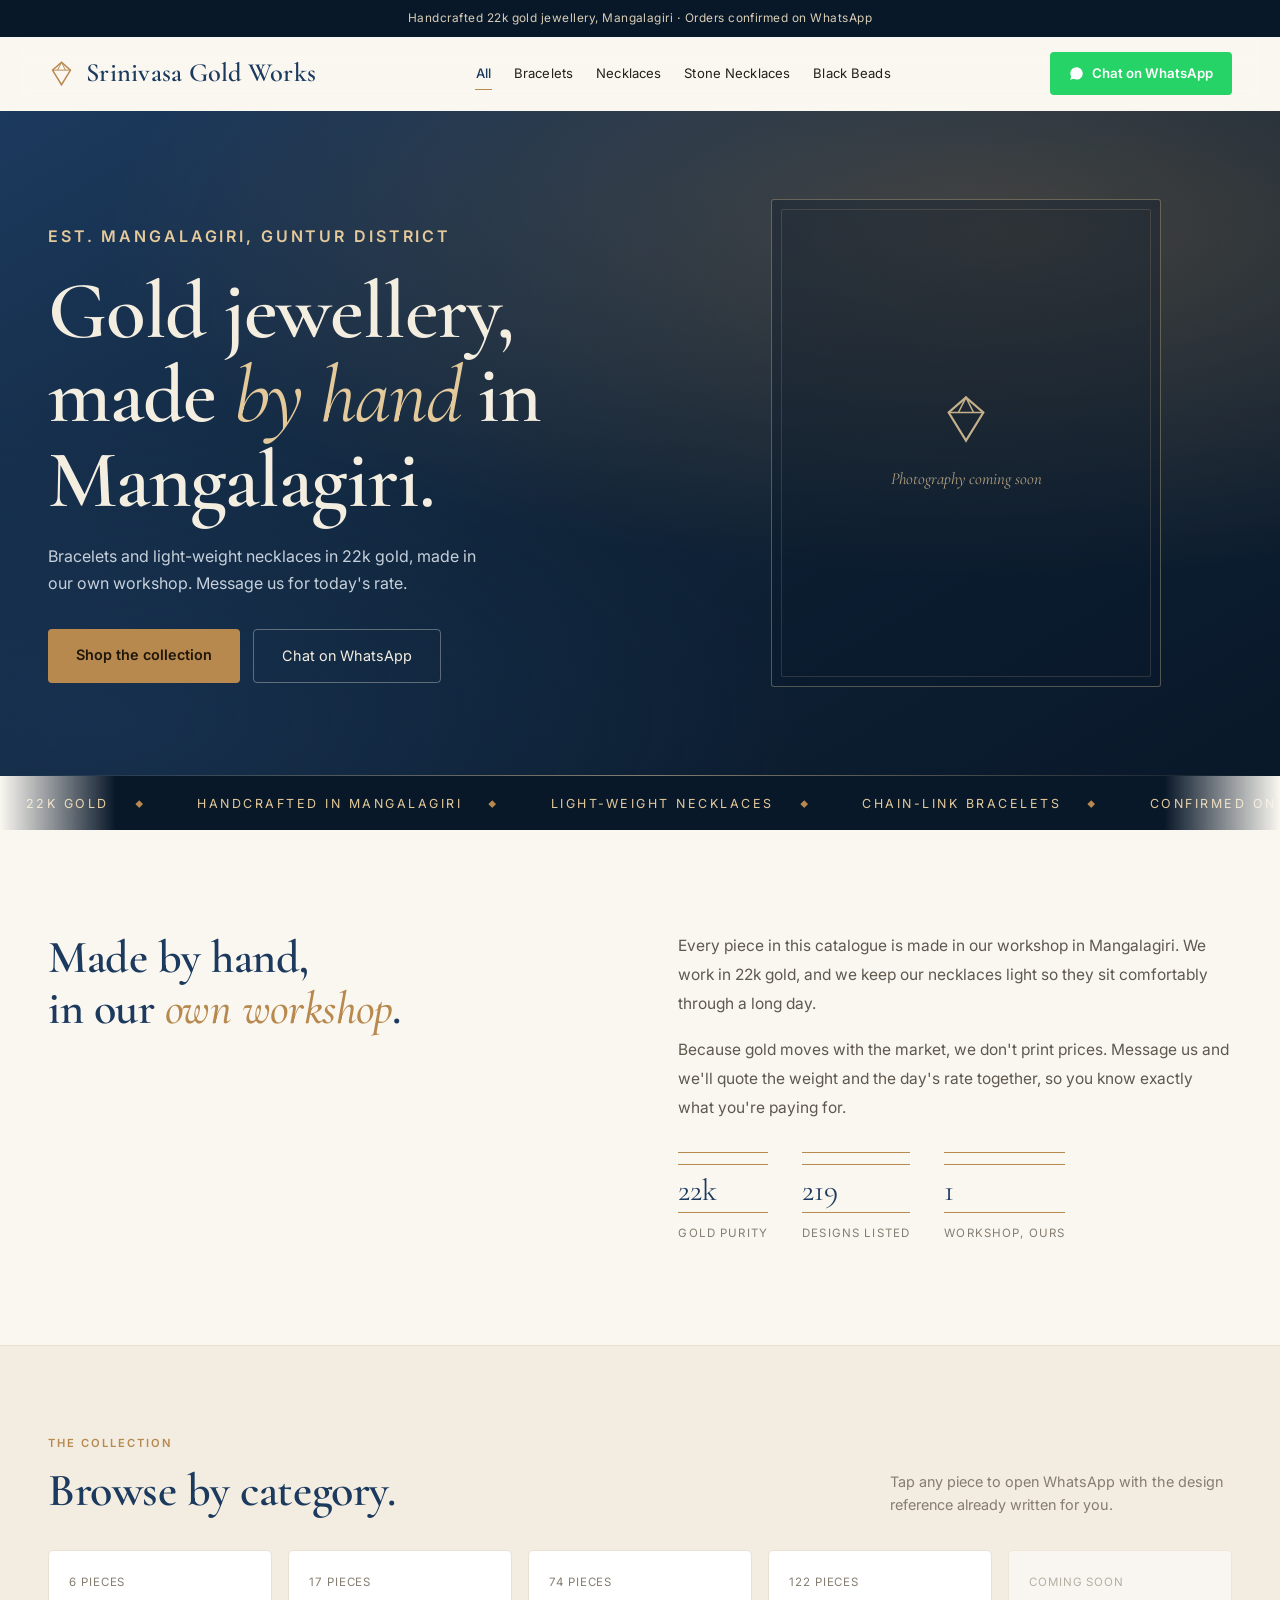
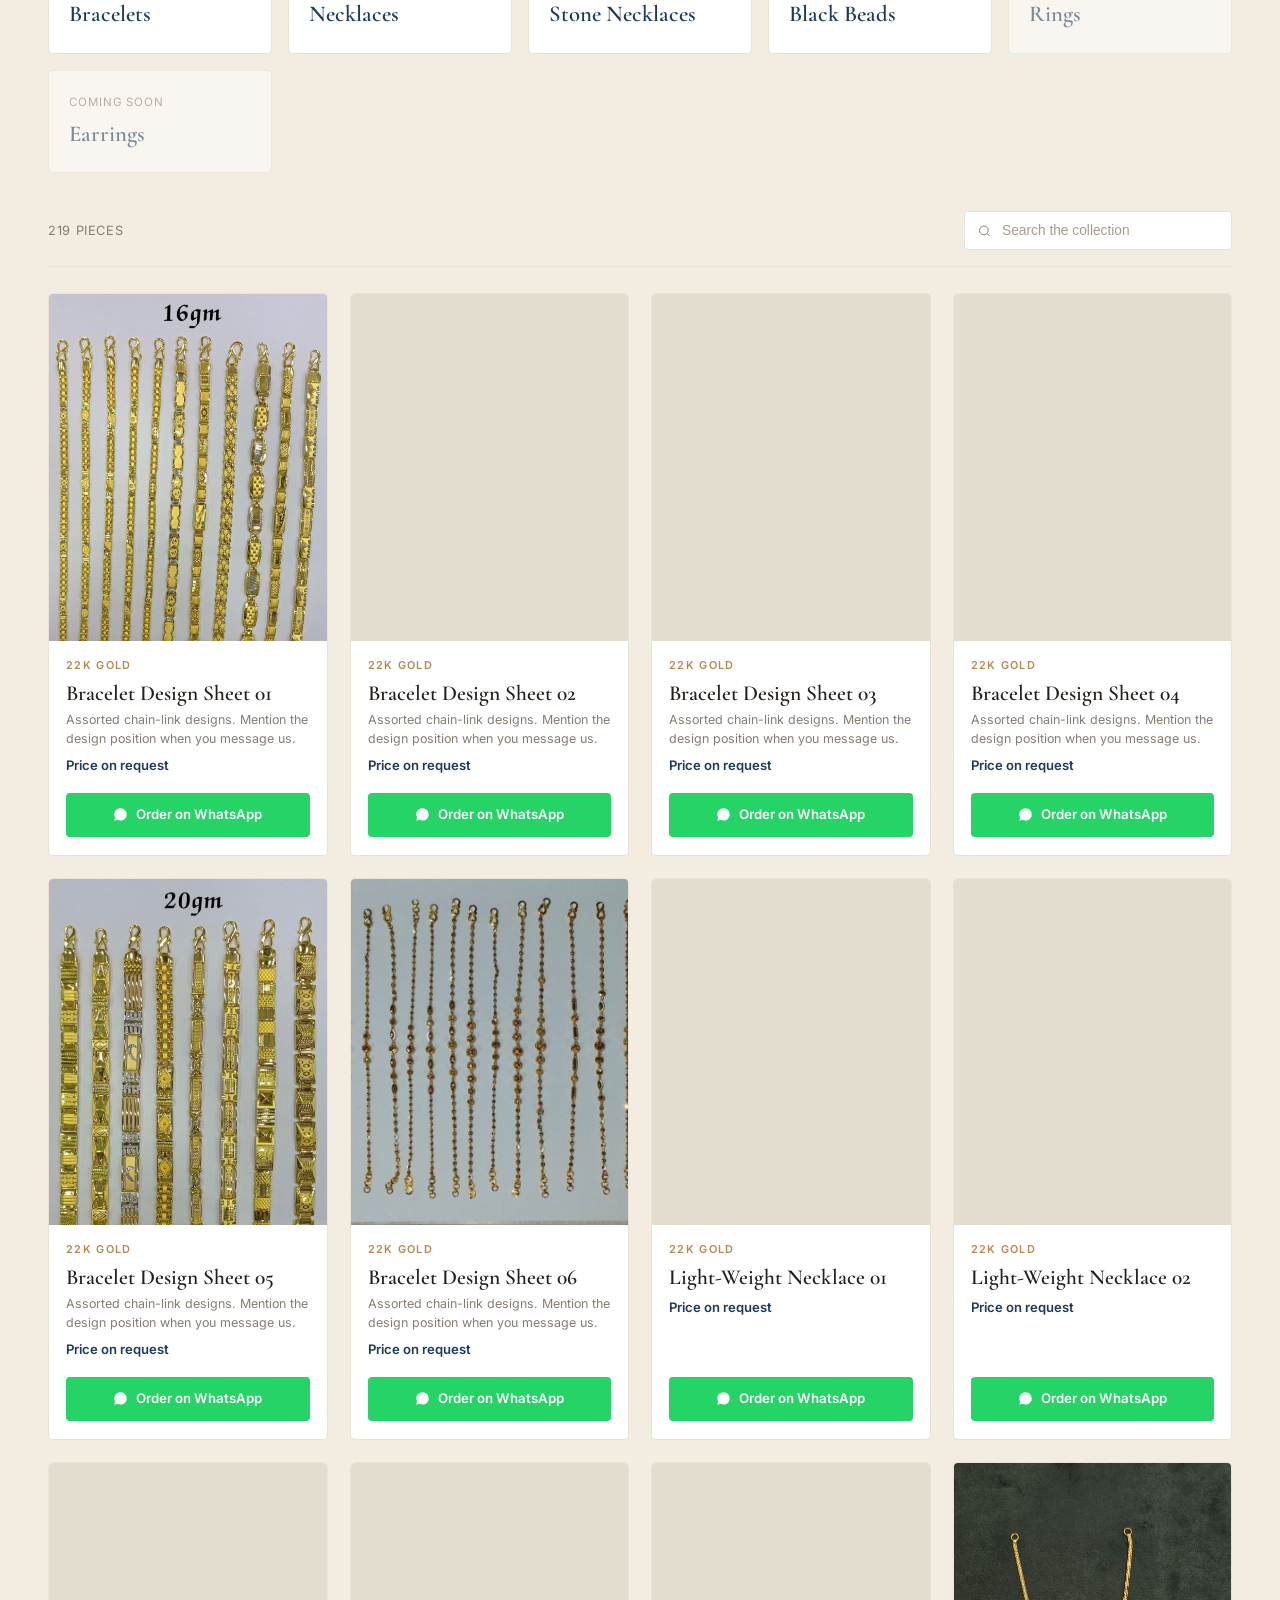
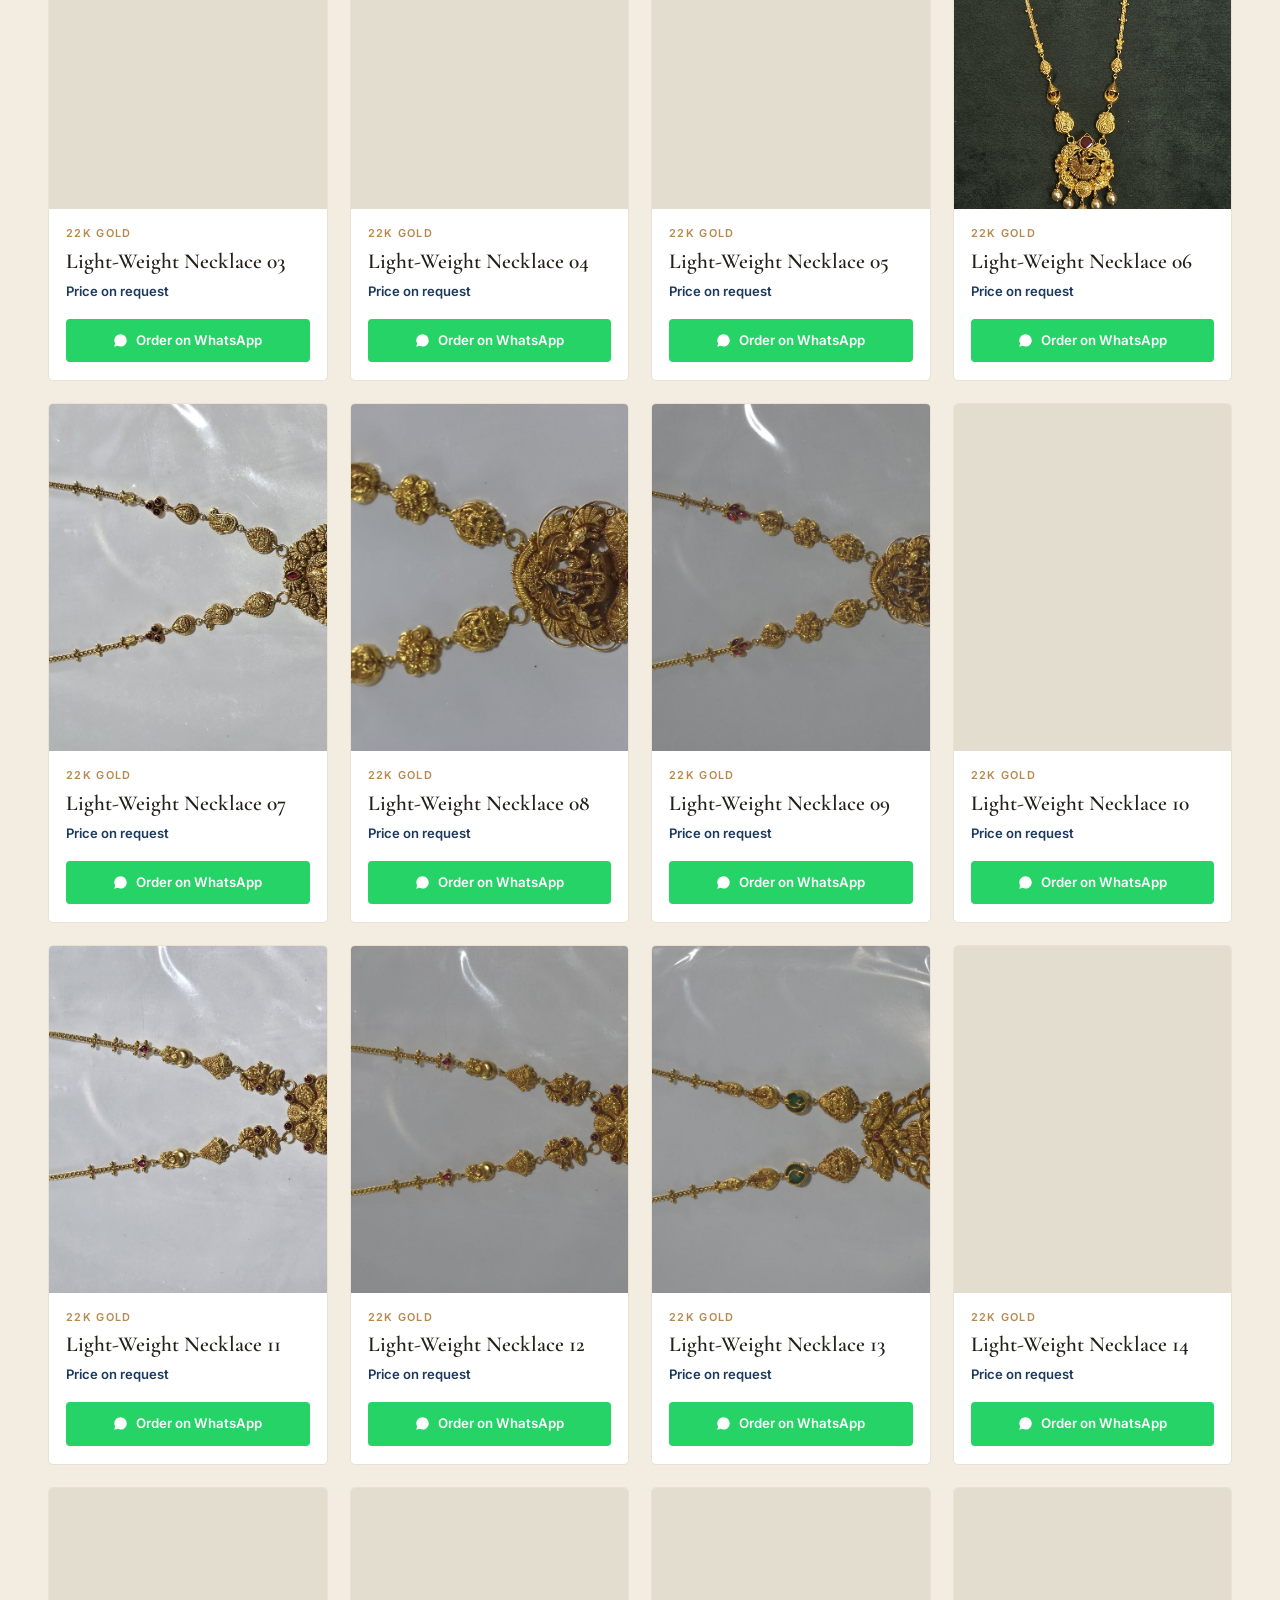
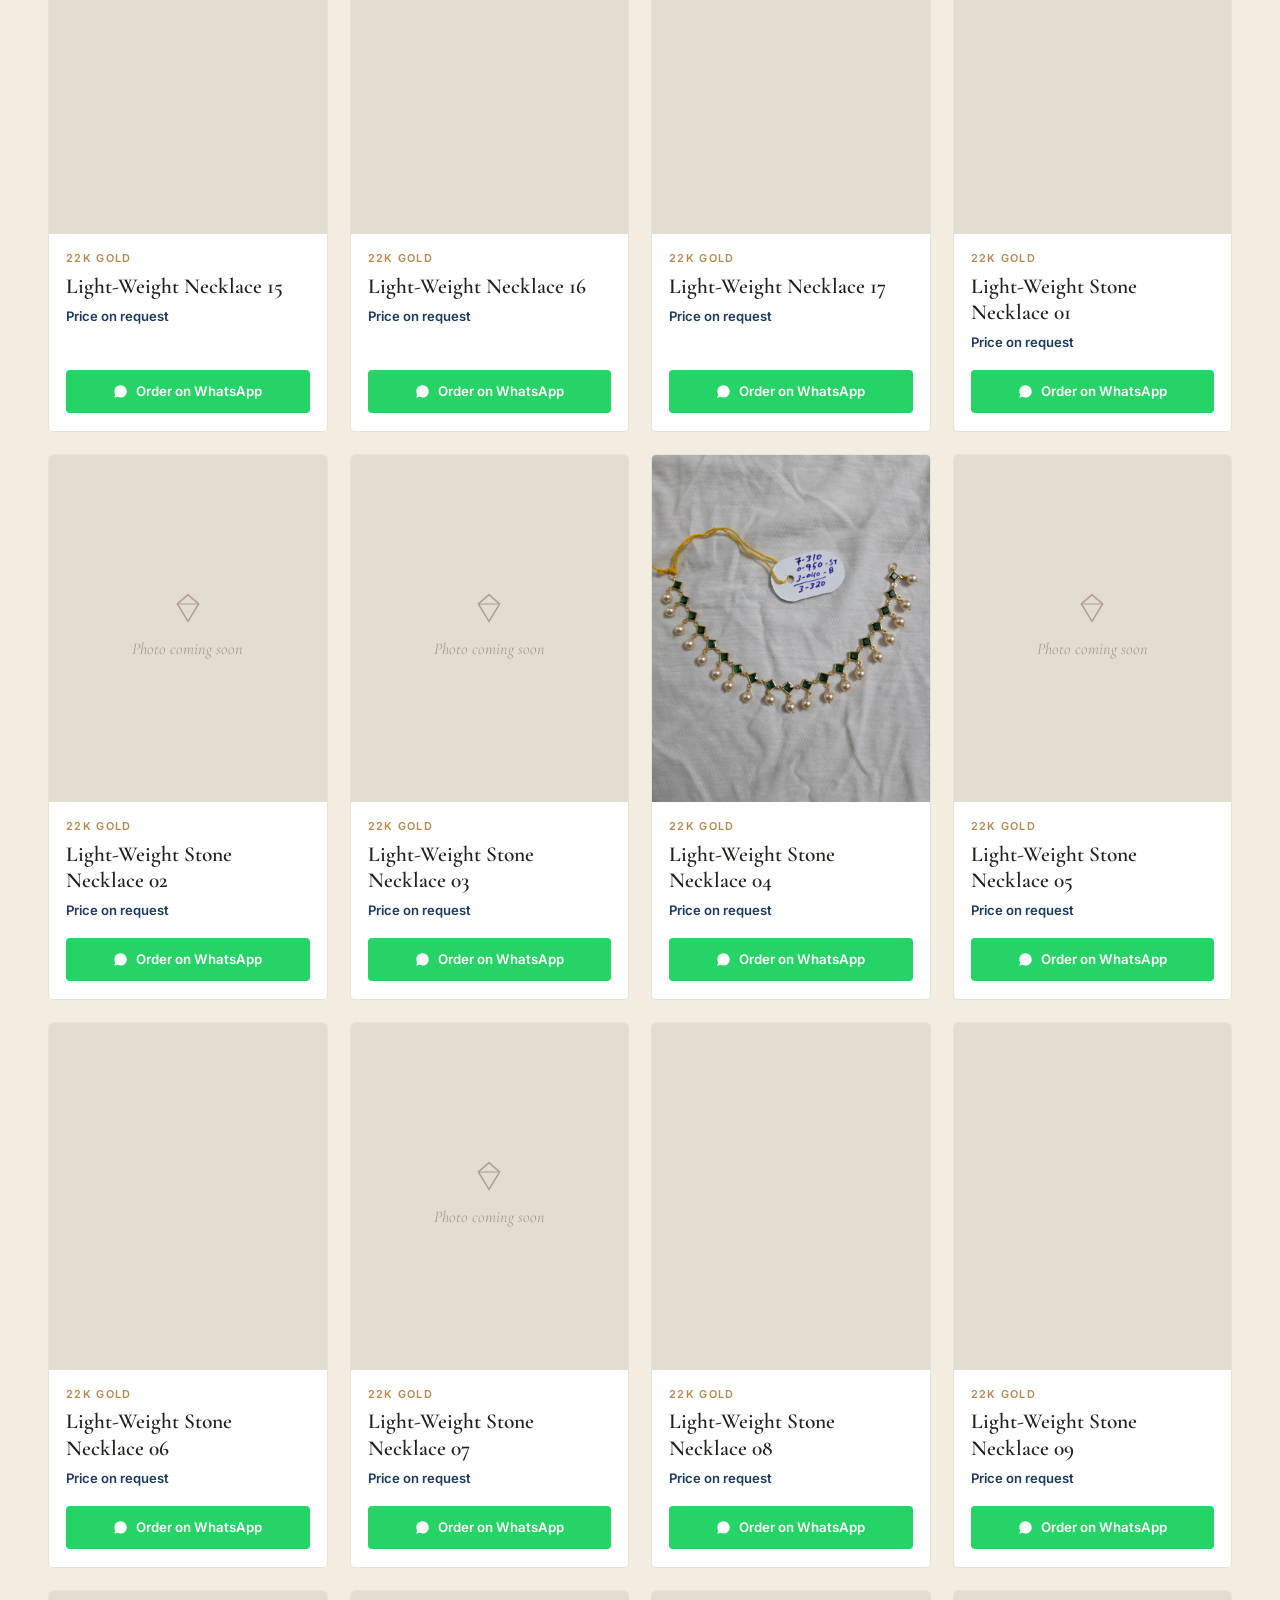
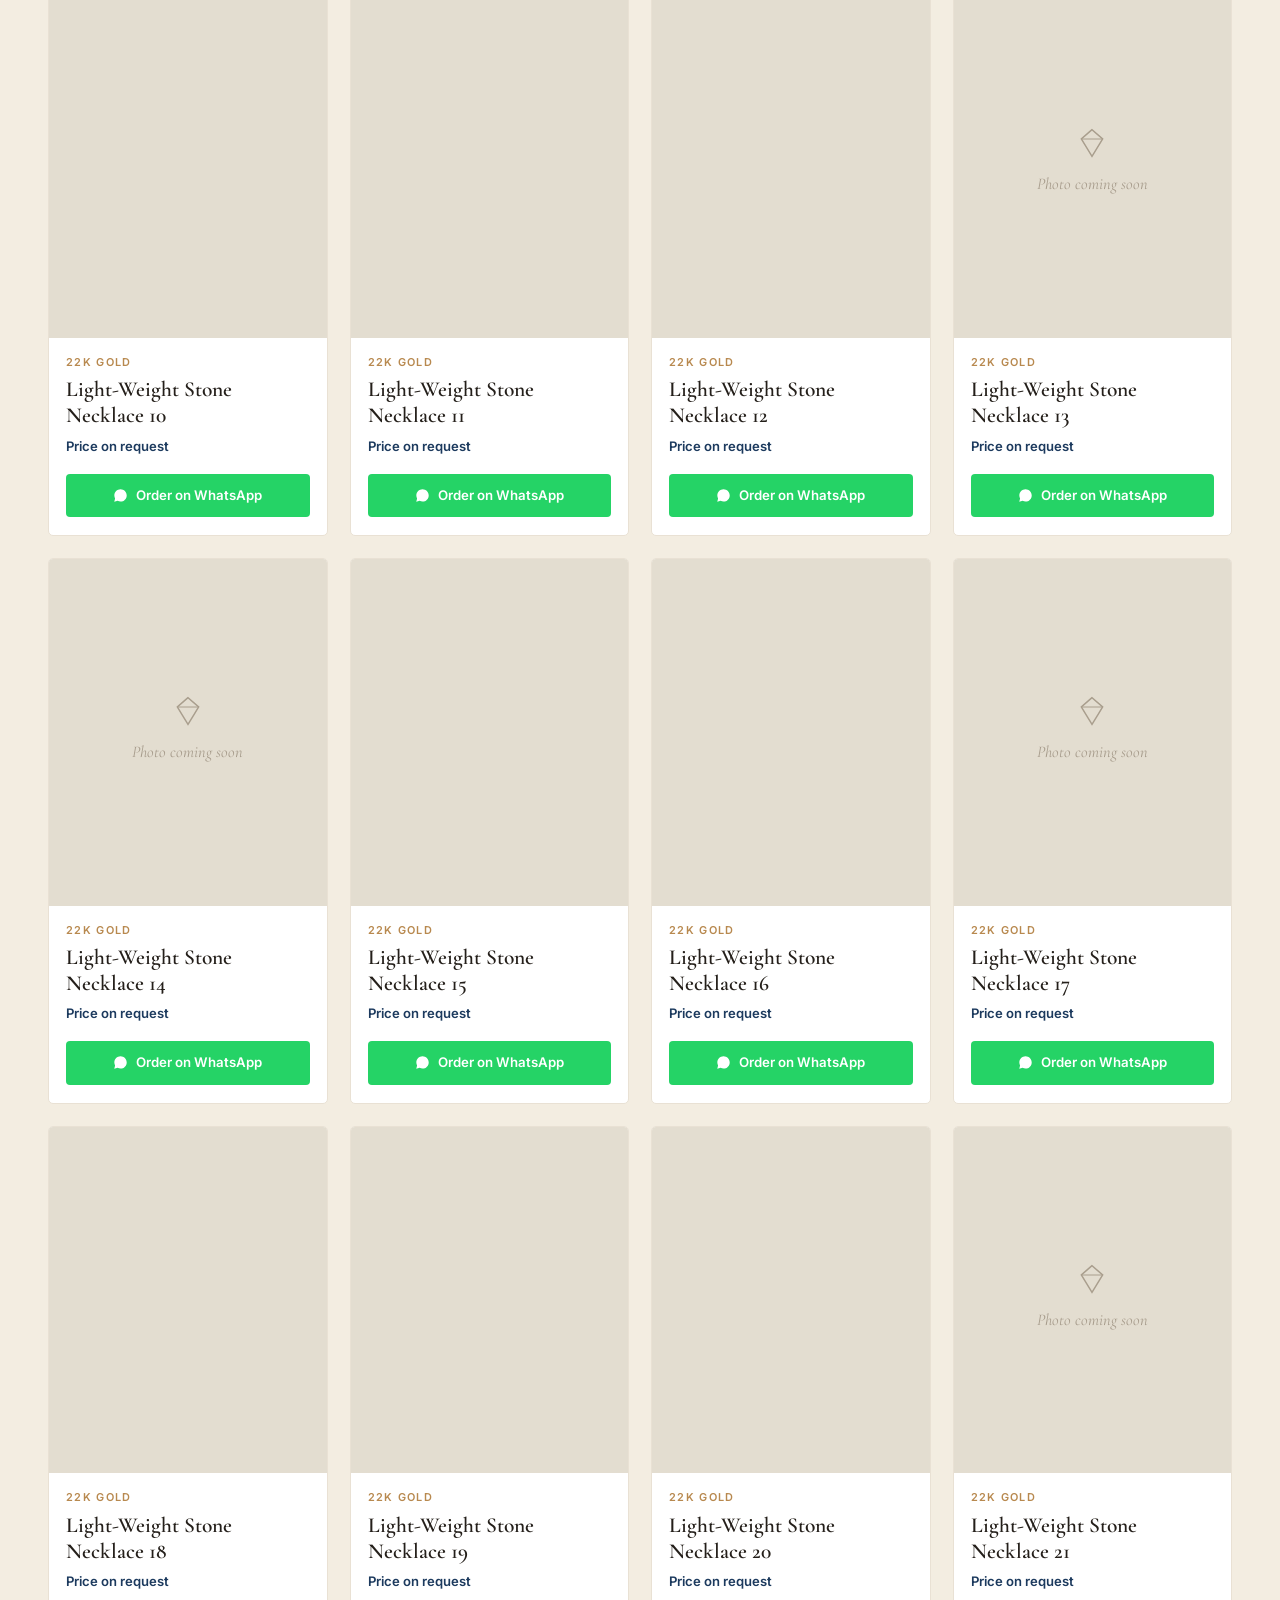
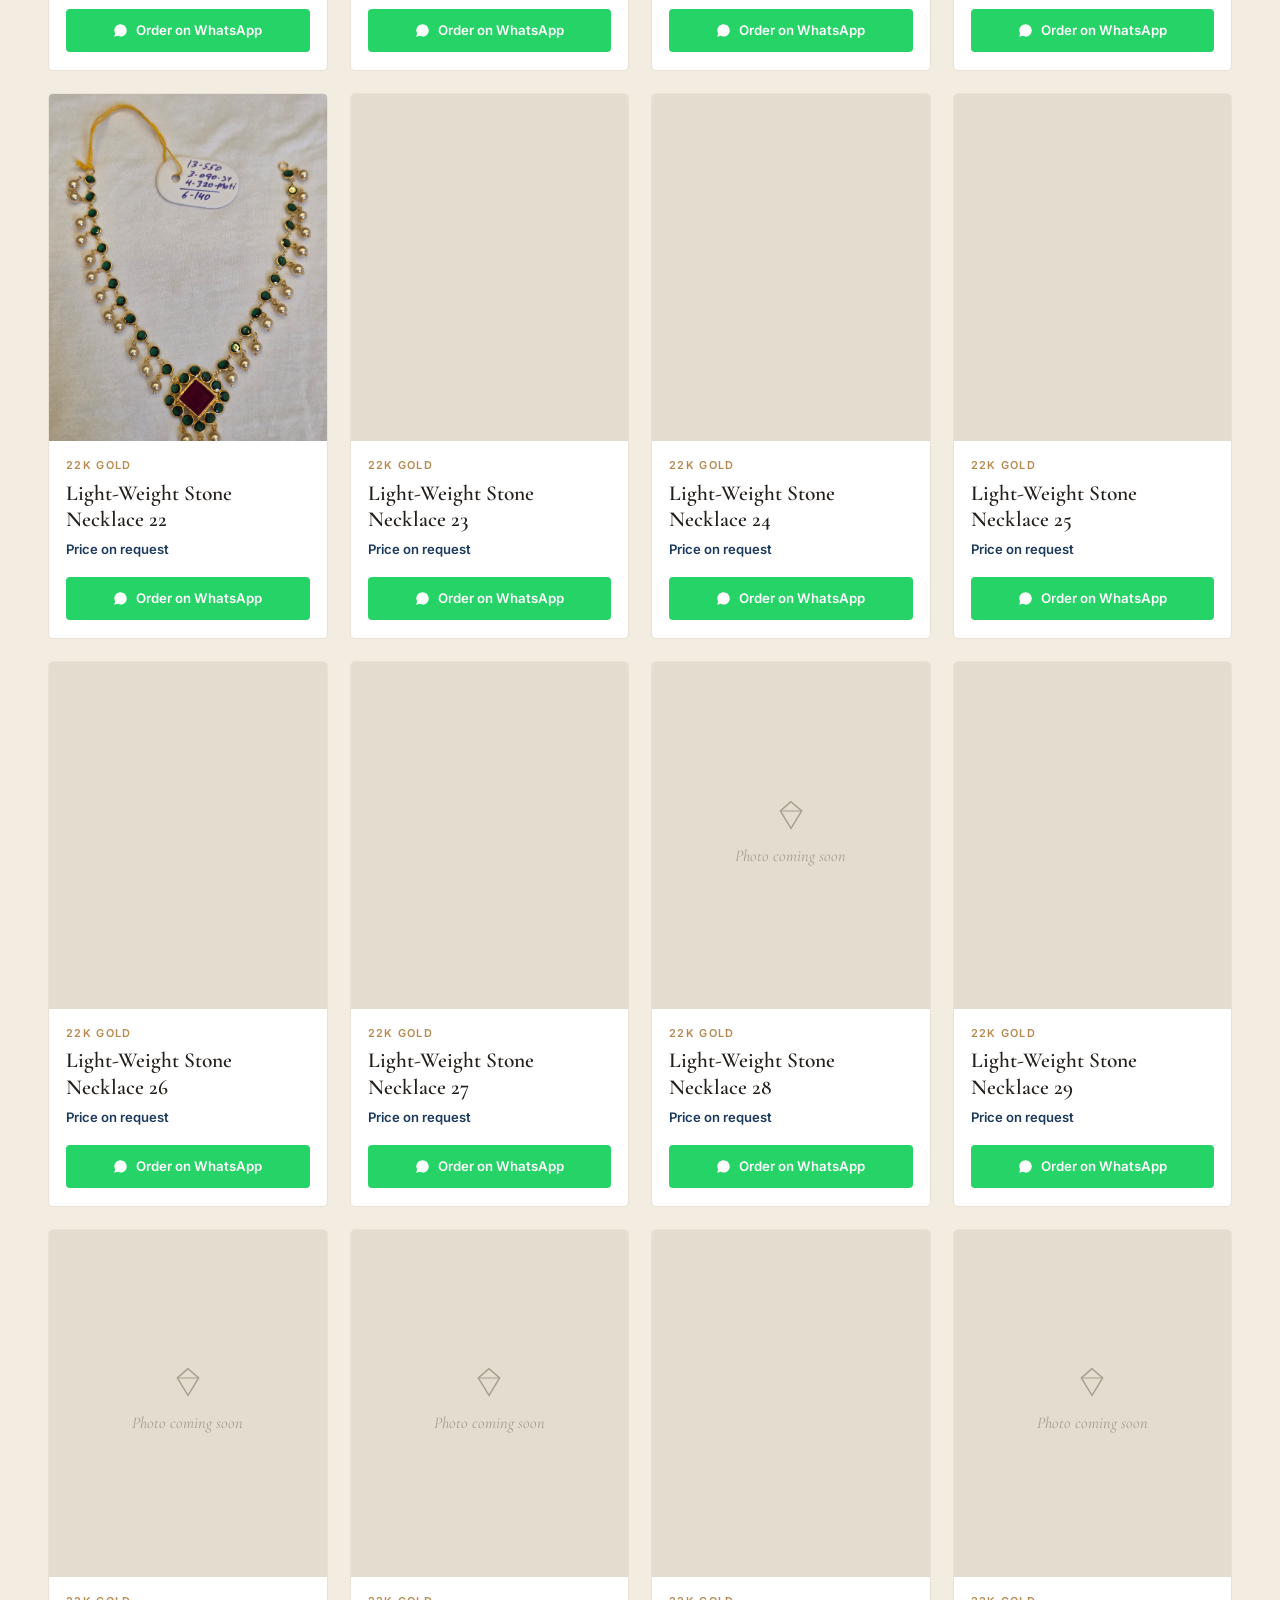
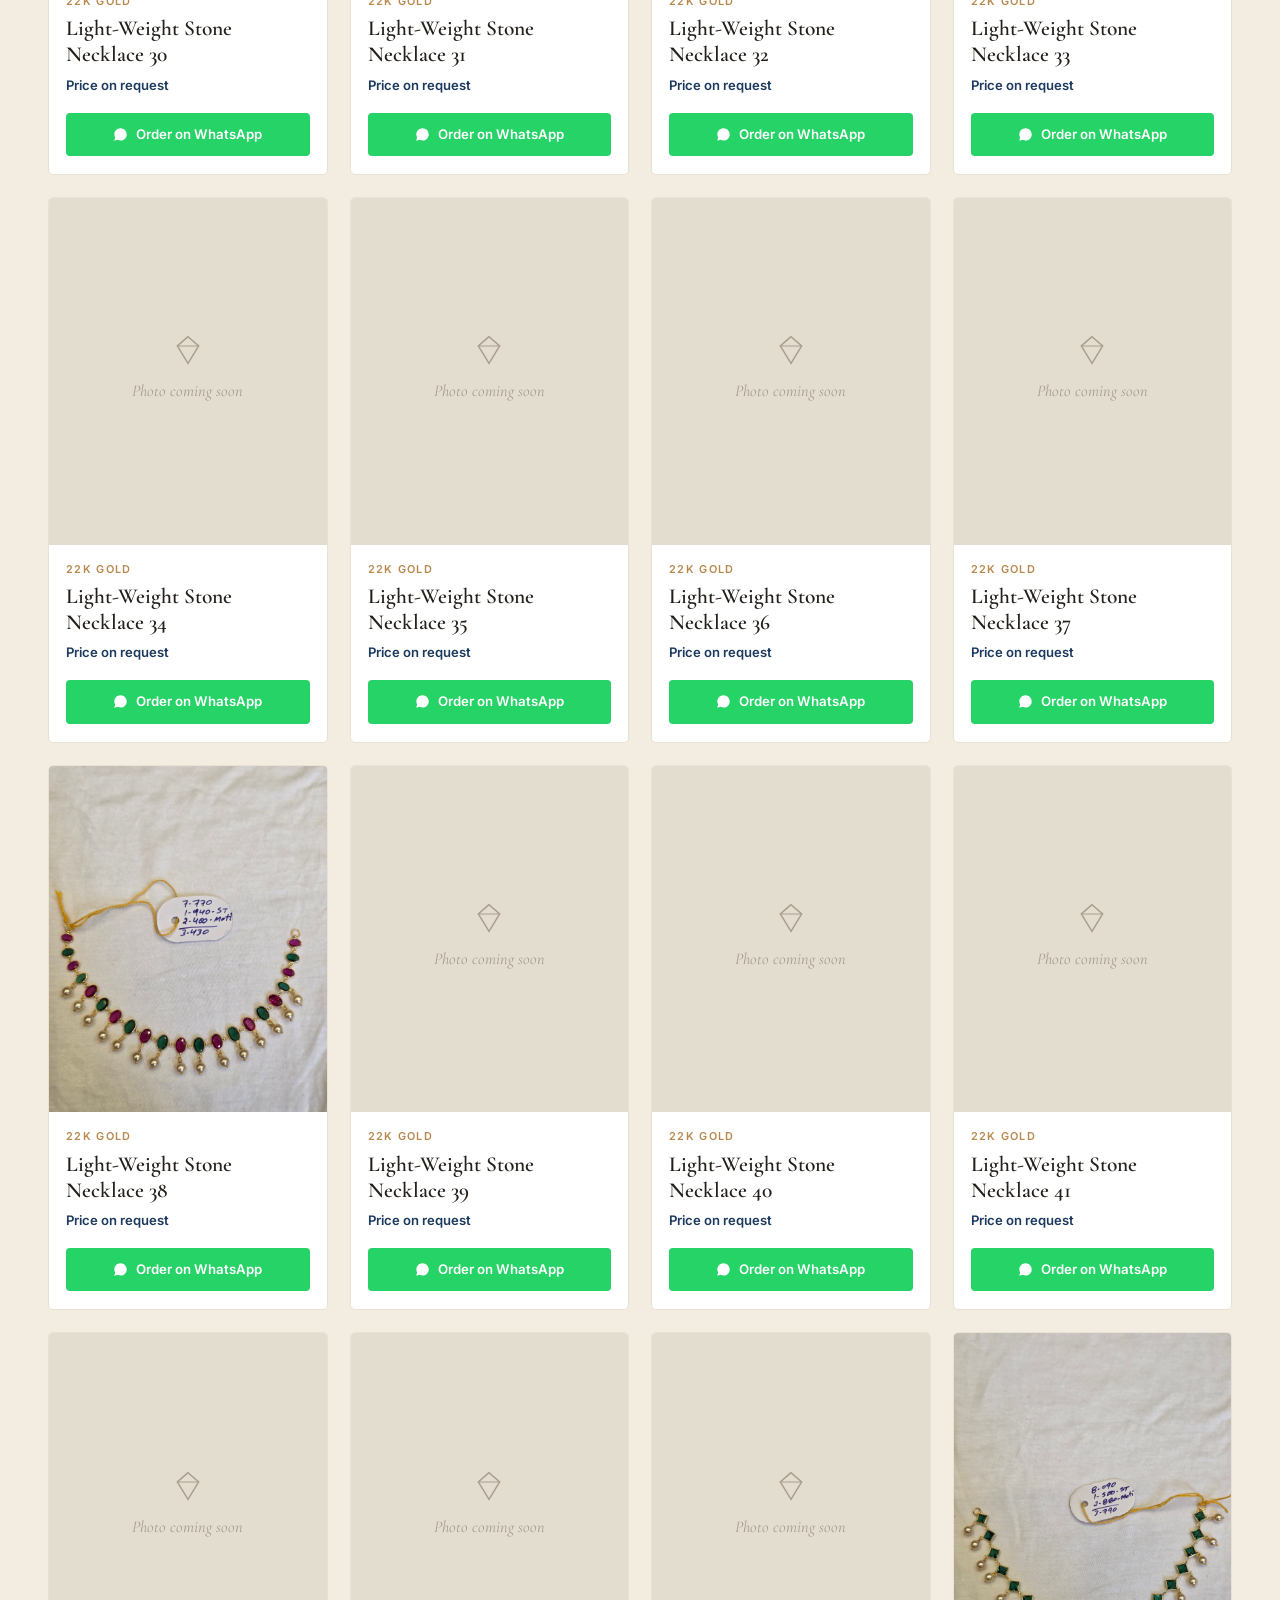
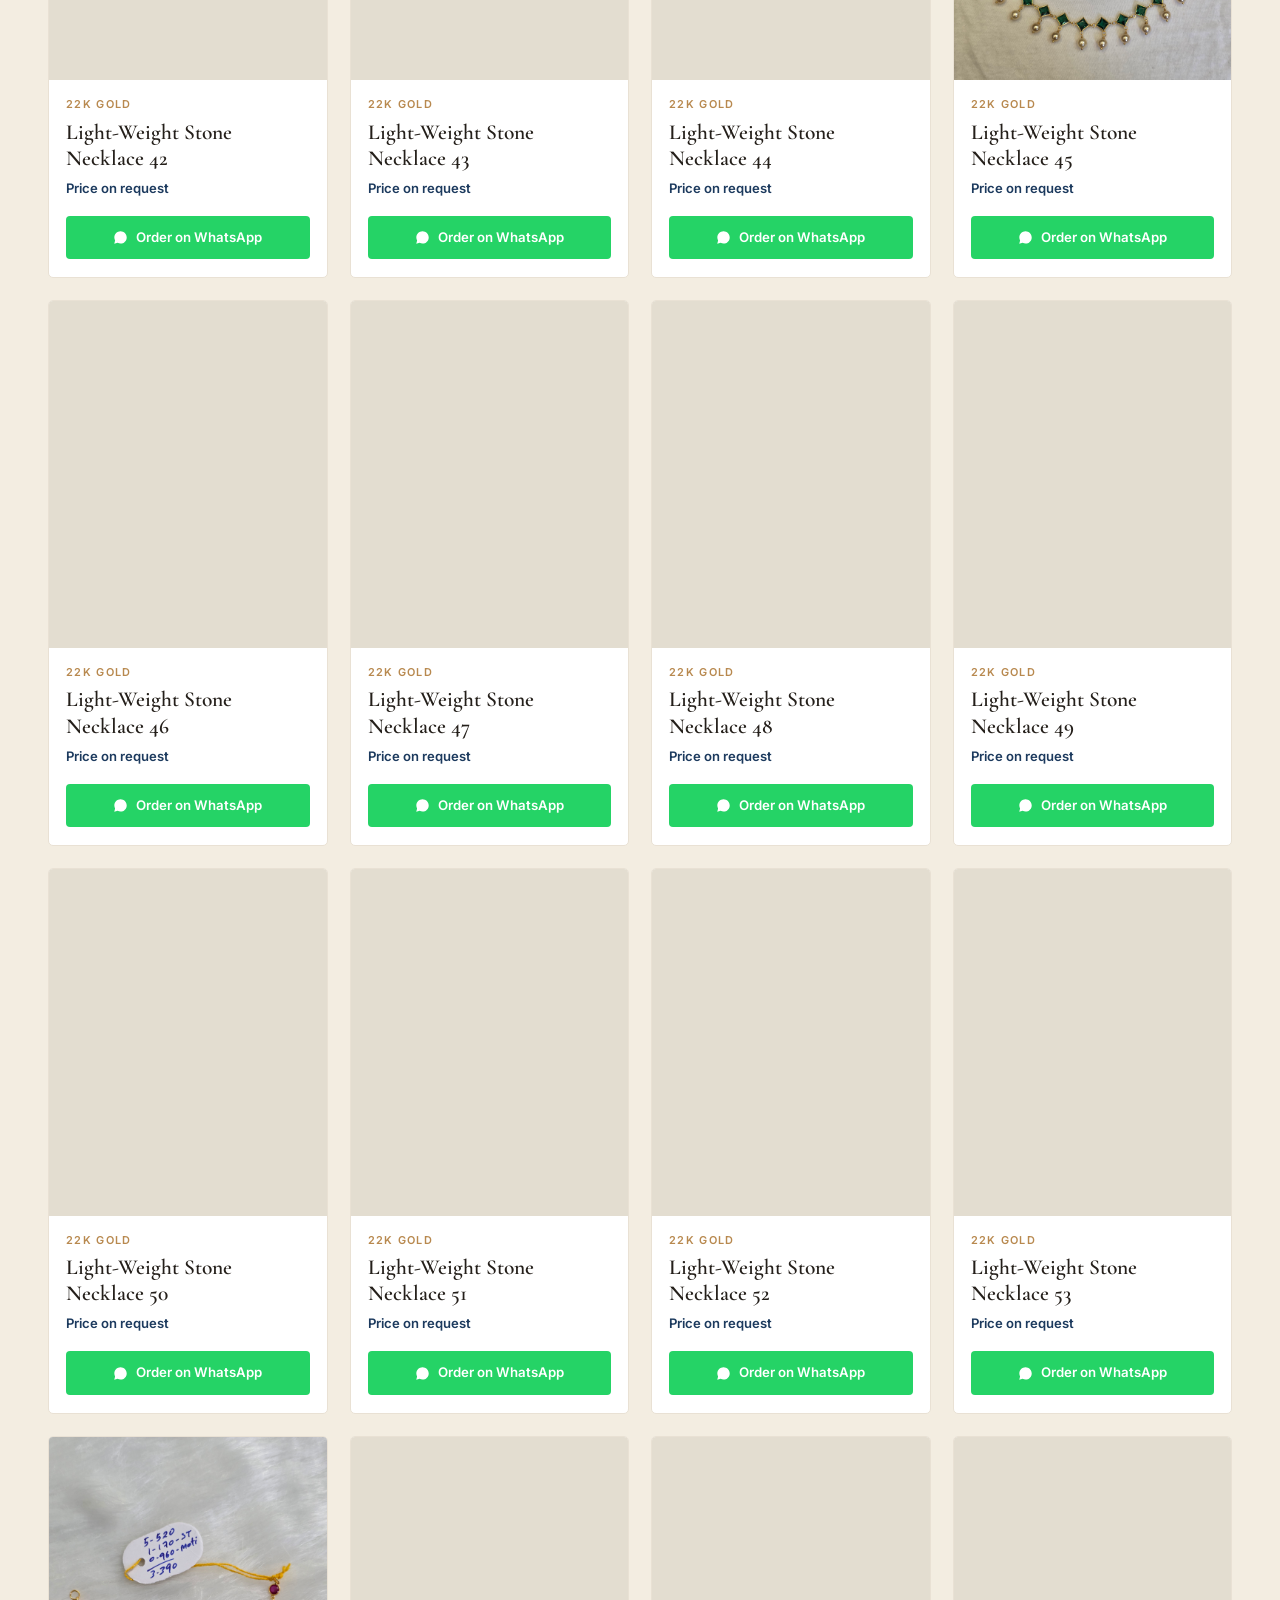
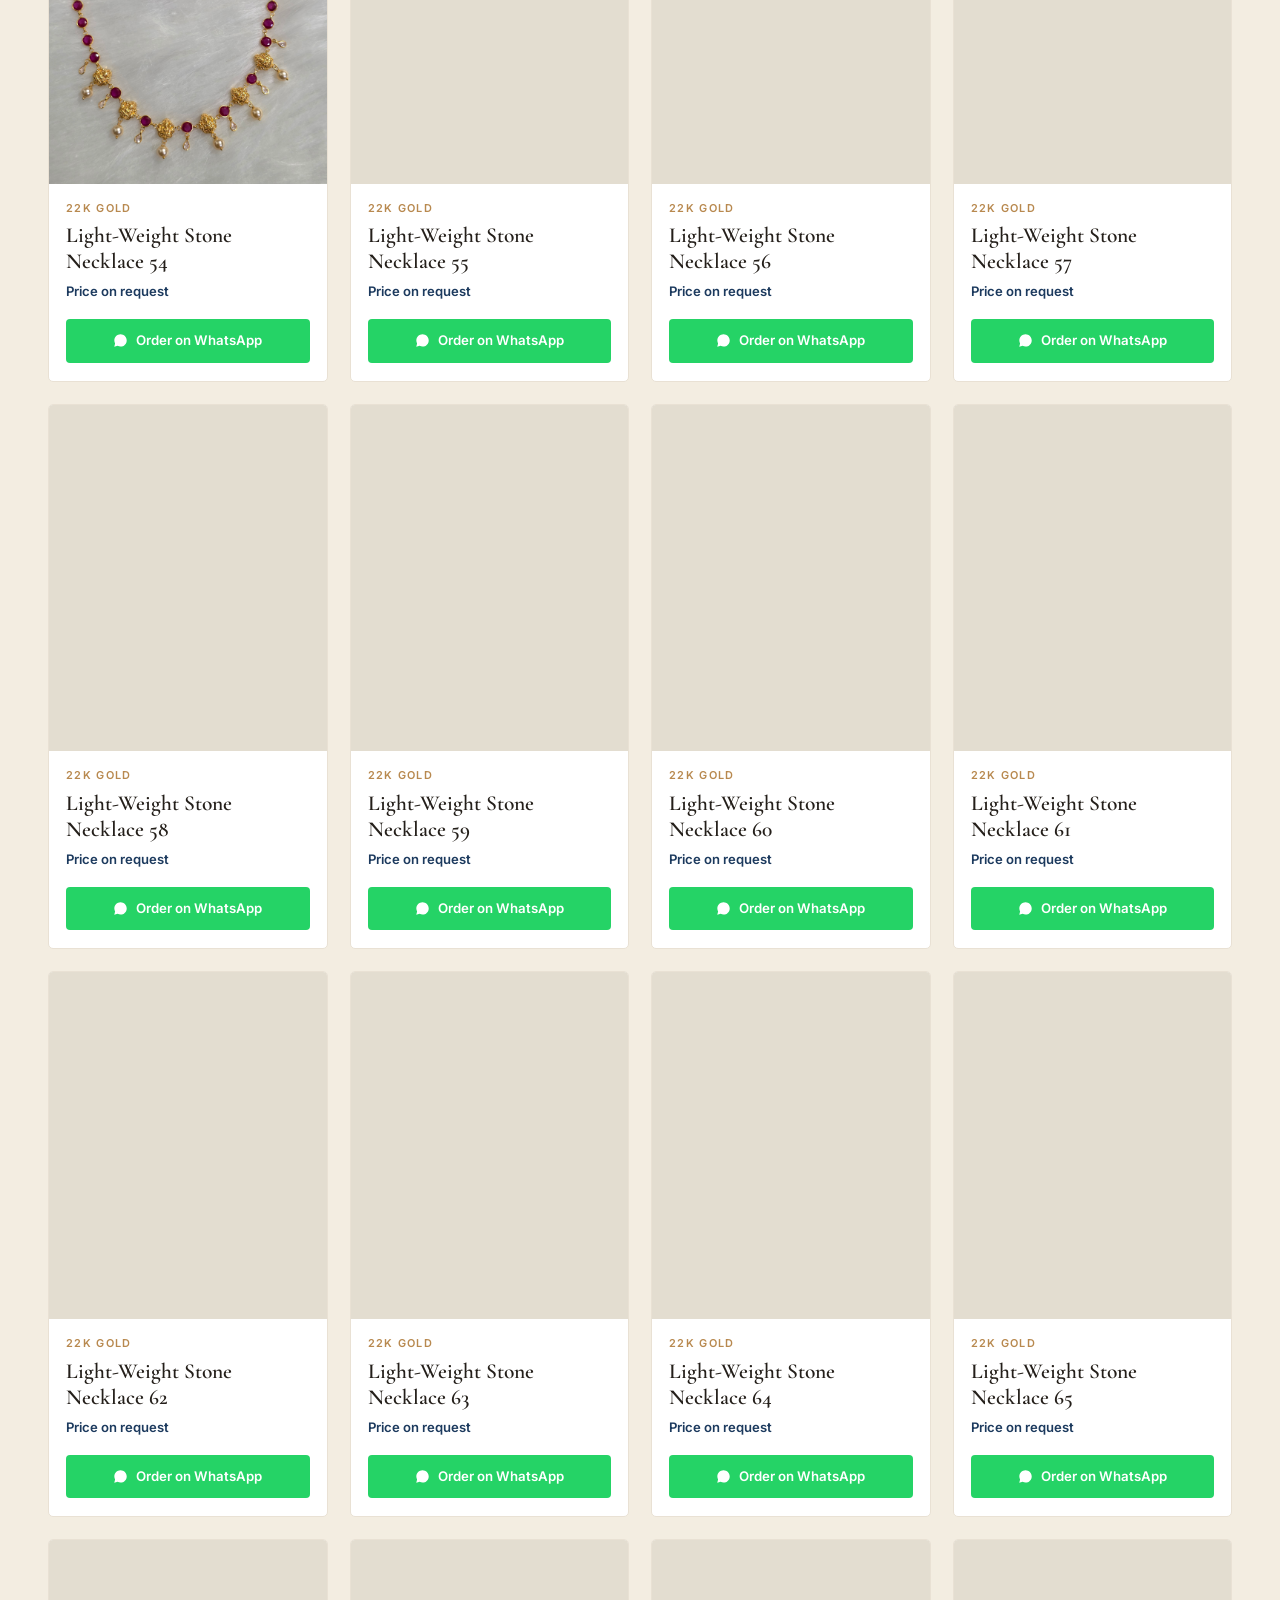
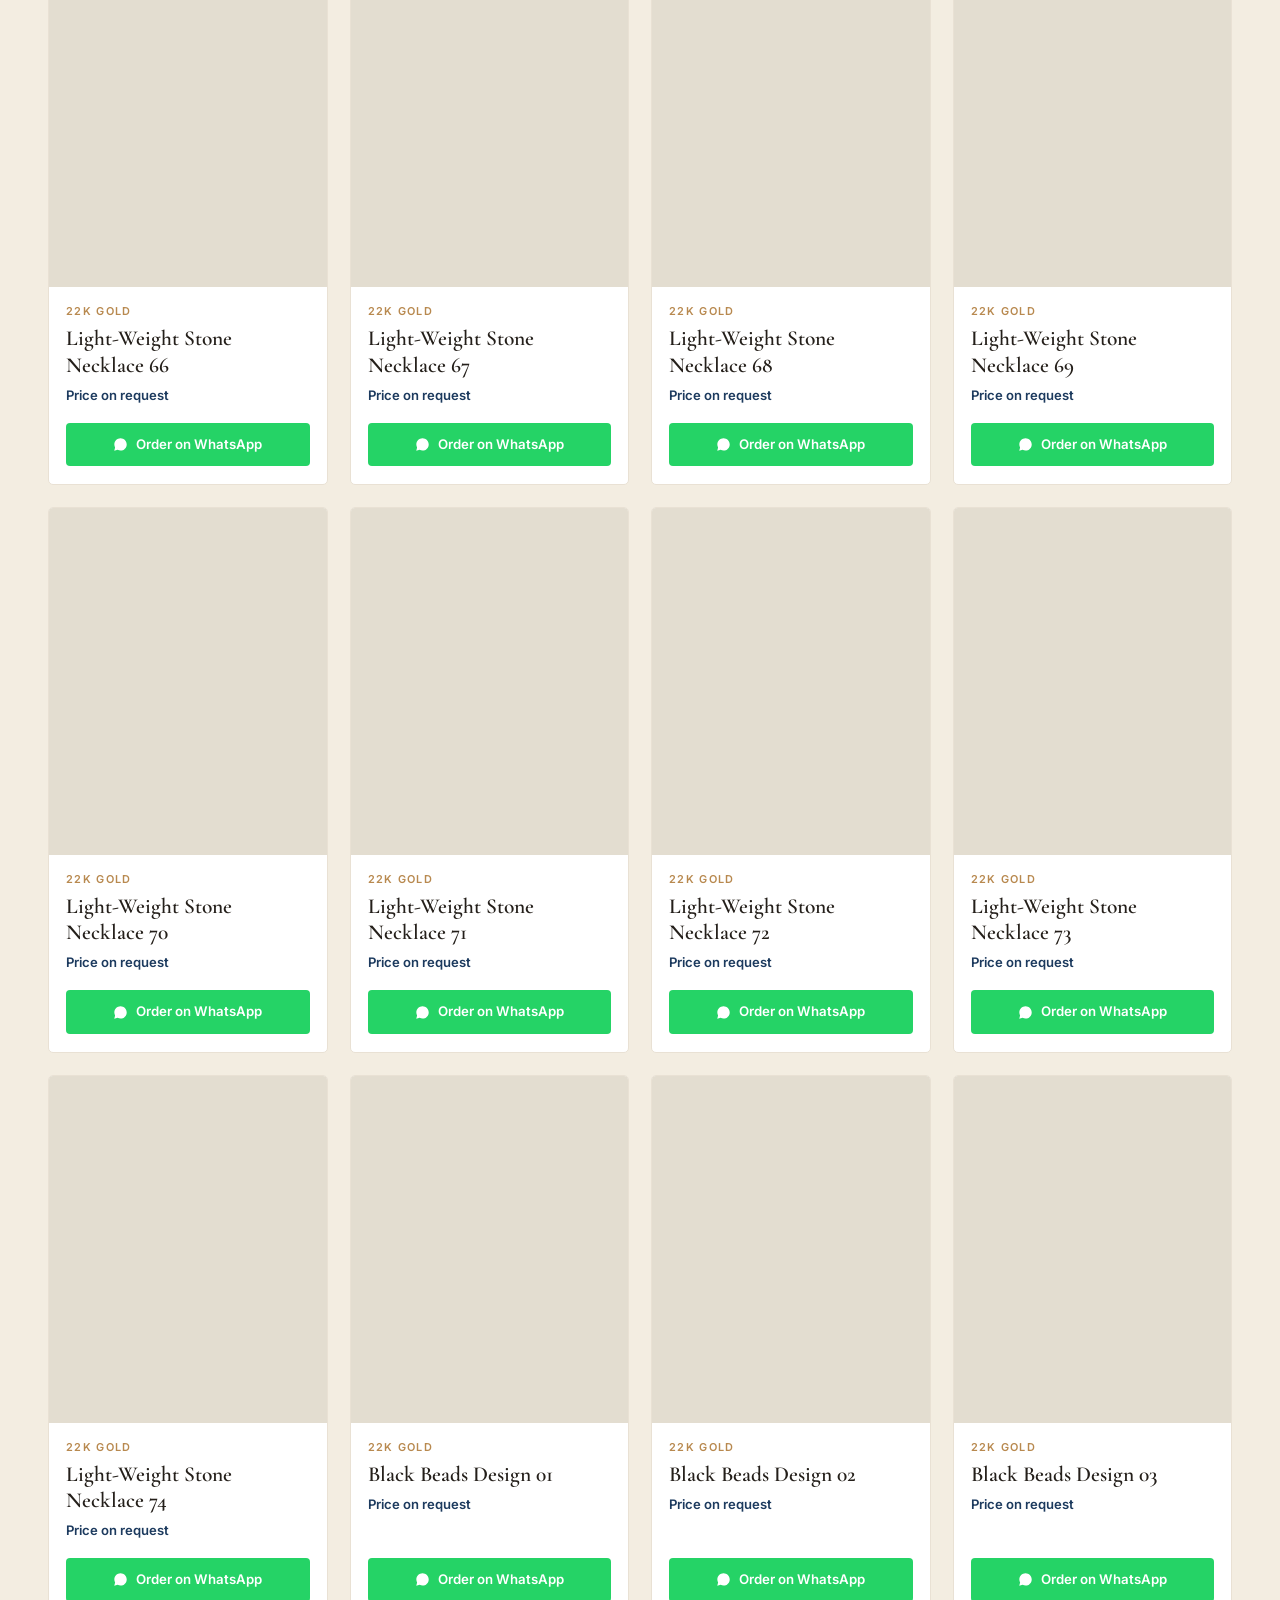
==== index.html @ 76113c32 "Remove unused .hairline CSS class Co-Authored-By: Claude Sonnet 5 <noreply@anthropic.com>" ====
<!DOCTYPE html>
<html lang="en">
<head>
<meta charset="UTF-8">
<meta name="viewport" content="width=device-width, initial-scale=1.0">
<title>Srinivasa Gold Works — Fine Gold Jewellery in Mangalagiri</title>
<meta name="description" content="Handcrafted 22k gold bracelets and light-weight necklaces from Srinivasa Gold Works, Mangalagiri. Browse the collection and confirm today's rate on WhatsApp.">
<meta name="theme-color" content="#0F2338">

<!-- Link preview for WhatsApp shares. Points at GitHub Pages; update both URLs if
     a custom domain is added later. The preview stays blank until a real
     1200x630 image exists at images/og-card.jpg on the deployed site. -->
<meta property="og:type" content="website">
<meta property="og:site_name" content="Srinivasa Gold Works">
<meta property="og:title" content="Srinivasa Gold Works — Fine Gold Jewellery in Mangalagiri">
<meta property="og:description" content="Handcrafted 22k gold bracelets and light-weight necklaces. Confirm today's rate on WhatsApp.">
<meta property="og:image" content="https://vanapalli.github.io/srinivasa-gold-works-website/images/og-card.jpg">
<meta property="og:url" content="https://vanapalli.github.io/srinivasa-gold-works-website/">
<meta name="twitter:card" content="summary_large_image">

<link rel="icon" href="data:image/svg+xml,%3Csvg xmlns='http://www.w3.org/2000/svg' viewBox='0 0 24 24' fill='none'%3E%3Cpath d='M12 2 L4 9 L12 22 L20 9 Z' stroke='%23B8894F' stroke-width='1.6'/%3E%3Cpath d='M4 9 H20' stroke='%23B8894F' stroke-width='1'/%3E%3C/svg%3E">

<link rel="preconnect" href="https://fonts.googleapis.com">
<link rel="preconnect" href="https://fonts.gstatic.com" crossorigin>
<link rel="stylesheet" href="https://fonts.googleapis.com/css2?family=Cormorant+Garamond:ital,wght@0,400;0,500;0,600;0,700;1,400&family=Inter:wght@400;500;600;700&display=swap">

<style>
:root{
  --bg:          #FAF7F1;
  --cream-deep:  #F3EDE1;
  --panel:       #FFFFFF;
  --line:        #E9E1D4;
  --well:        #E3DDD0;

  --navy:        #1C3A5E;
  --navy-deep:   #0F2338;
  --navy-ink:    #091829;

  --gold:        #B8894F;
  --gold-light:  #E4C99A;
  --gold-pale:   #F0DFBE;

  --ink:         #241F1A;
  --muted:       #857D71;
  --muted-light: #A79C8C;

  --whatsapp:      #25D366;
  --whatsapp-dark: #1DA851;

  --maxw: 1240px;
  --pad:  28px;
  --ease: cubic-bezier(.16, 1, .3, 1);
}

*{ box-sizing:border-box; margin:0; padding:0; }
html{ scroll-behavior:smooth; -webkit-text-size-adjust:100%; }
body{
  background:var(--bg); color:var(--ink);
  font-family:'Inter',system-ui,sans-serif; line-height:1.6;
  -webkit-font-smoothing:antialiased; overflow-x:hidden;
}
h1,h2,h3,.serif{ font-family:'Cormorant Garamond',Georgia,serif; font-weight:600; line-height:1.1; }
a{ color:inherit; text-decoration:none; }
img{ display:block; max-width:100%; }
button{ font:inherit; color:inherit; background:none; border:none; cursor:pointer; }

.wrap{ max-width:var(--maxw); margin:0 auto; padding-inline:var(--pad); }

.sr-only{
  position:absolute; width:1px; height:1px; padding:0; margin:-1px;
  overflow:hidden; clip:rect(0,0,0,0); white-space:nowrap; border:0;
}
.skip-link{
  position:absolute; left:-9999px; top:0; z-index:200;
  background:var(--navy-deep); color:var(--gold-pale);
  padding:12px 20px; border-radius:0 0 4px 0; font-size:.85rem;
}
.skip-link:focus{ left:0; }
:focus-visible{ outline:2px solid var(--gold); outline-offset:3px; border-radius:2px; }

.eyebrow{
  font-size:.7rem; font-weight:600; letter-spacing:.18em; text-transform:uppercase;
  color:var(--gold);
}
.reveal{
  opacity:0; transform:translateY(26px);
  transition:opacity .8s var(--ease), transform .8s var(--ease);
  transition-delay:var(--d, 0ms);
}
.reveal.is-visible{ opacity:1; transform:none; }

.announce{
  background:var(--navy-ink); color:#D8CDB6;
  font-size:.74rem; letter-spacing:.04em; text-align:center; padding:9px 16px;
}
.announce b{ color:var(--gold-light); font-weight:500; }

header{
  position:sticky; top:0; z-index:60;
  background:rgba(250,247,241,.88); backdrop-filter:blur(12px) saturate(140%);
  border-bottom:1px solid transparent; transition:border-color .3s ease, box-shadow .3s ease;
}
header.stuck{ border-bottom-color:var(--line); box-shadow:0 6px 26px rgba(28,58,94,.06); }
.header-inner{
  max-width:var(--maxw); margin:0 auto; padding:15px var(--pad);
  display:flex; align-items:center; justify-content:space-between; gap:22px; flex-wrap:wrap;
}
.brand{ display:flex; align-items:center; gap:11px; font-size:1.65rem; color:var(--navy); letter-spacing:.01em; }
.brand svg{ width:27px; height:27px; flex-shrink:0; }

nav.catnav{ display:flex; gap:21px; }
nav.catnav button{
  position:relative; font-size:.82rem; letter-spacing:.01em; color:var(--ink);
  padding:6px 1px; white-space:nowrap; transition:color .2s ease;
}
nav.catnav button::after{
  content:""; position:absolute; left:0; right:0; bottom:0; height:1.5px;
  background:var(--gold); transform:scaleX(0); transform-origin:left;
  transition:transform .3s var(--ease);
}
nav.catnav button:hover{ color:var(--navy); }
nav.catnav button:hover::after,
nav.catnav button[aria-current="true"]::after{ transform:scaleX(1); }
nav.catnav button[aria-current="true"]{ color:var(--navy); font-weight:500; }

.btn-wa{
  display:inline-flex; align-items:center; gap:8px; white-space:nowrap;
  font-size:.83rem; font-weight:600; color:#fff; background:var(--whatsapp);
  padding:11px 19px; border-radius:4px;
  transition:background .2s ease, transform .2s var(--ease);
}
.btn-wa:hover{ background:var(--whatsapp-dark); transform:translateY(-1px); }
.btn-wa:active{ transform:translateY(0) scale(.985); }
.btn-wa svg{ width:15px; height:15px; fill:currentColor; flex-shrink:0; }

.hero{
  position:relative; overflow:hidden; color:#F4EEE1;
  background:
    radial-gradient(120% 90% at 78% 18%, rgba(184,137,79,.30), transparent 58%),
    radial-gradient(90% 80% at 8% 92%, rgba(28,58,94,.55), transparent 60%),
    linear-gradient(150deg, var(--navy) 0%, var(--navy-deep) 52%, var(--navy-ink) 100%);
}
.hero::after{
  content:""; position:absolute; left:0; right:0; bottom:0; height:1px;
  background:linear-gradient(90deg, transparent, rgba(228,201,154,.55), transparent);
}
.hero-inner{
  max-width:var(--maxw); margin:0 auto; padding:clamp(56px,7vw,88px) var(--pad) clamp(60px,7vw,92px);
  display:grid; grid-template-columns:1.05fr .95fr; gap:clamp(32px,5vw,72px); align-items:center;
}
.hero .eyebrow{ color:var(--gold-light); }
.hero h1{
  margin-top:18px;
  font-size:clamp(2.6rem, 6.4vw, 5.1rem); font-weight:600;
  line-height:1.04; letter-spacing:-.015em; max-width:15ch;
}
.hero h1 em{ font-style:italic; font-weight:400; color:var(--gold-light); }
.hero p{
  margin-top:20px; max-width:44ch; font-size:1rem; color:#C6D0DB; line-height:1.7;
}
.hero-actions{ margin-top:32px; display:flex; gap:13px; flex-wrap:wrap; }
.btn-gold{
  background:var(--gold); color:#1E1608; font-weight:600; font-size:.9rem;
  padding:14px 28px; border-radius:4px;
  transition:background .2s ease, transform .2s var(--ease);
}
.btn-gold:hover{ background:var(--gold-light); transform:translateY(-1px); }
.btn-gold:active{ transform:translateY(0) scale(.985); }
.btn-ghost{
  border:1px solid rgba(244,238,225,.34); color:#F4EEE1; font-size:.9rem;
  padding:14px 28px; border-radius:4px;
  transition:border-color .2s ease, background .2s ease, transform .2s var(--ease);
}
.btn-ghost:hover{ border-color:var(--gold-light); background:rgba(228,201,154,.08); transform:translateY(-1px); }

.hero-frame{
  position:relative; aspect-ratio:4/5; width:100%; max-width:390px; margin-inline:auto;
  border:1px solid rgba(228,201,154,.34); border-radius:3px;
  background:rgba(9,24,41,.34);
  display:grid; place-items:center; overflow:hidden;
}
.hero-frame::before{
  content:""; position:absolute; inset:9px; border:1px solid rgba(228,201,154,.16); border-radius:2px;
  pointer-events:none;
}
.hero-frame img{ width:100%; height:100%; object-fit:cover; }
.hero-frame .frame-empty{ text-align:center; padding:20px; }
.hero-frame .frame-empty svg{ width:52px; height:52px; margin:0 auto 14px; opacity:.85; }
.hero-frame .frame-empty span{
  display:block; font-family:'Cormorant Garamond',serif; font-size:1.05rem;
  font-style:italic; color:rgba(228,201,154,.75);
}

.marquee{
  background:var(--navy-ink); color:var(--gold-light);
  padding:14px 0; overflow:hidden; white-space:nowrap;
  -webkit-mask-image:linear-gradient(90deg,transparent,#000 9%,#000 91%,transparent);
          mask-image:linear-gradient(90deg,transparent,#000 9%,#000 91%,transparent);
}
.marquee-track{ display:inline-flex; align-items:center; animation:slide 34s linear infinite; }
.marquee:hover .marquee-track{ animation-play-state:paused; }
.marquee-track span{
  font-size:.78rem; letter-spacing:.2em; text-transform:uppercase; padding:0 26px;
  display:inline-flex; align-items:center; gap:26px;
}
.marquee-track span::after{ content:"◆"; font-size:.5rem; color:var(--gold); }
@keyframes slide{ from{ transform:translateX(0); } to{ transform:translateX(-50%); } }

.craft{ padding:clamp(64px,8vw,108px) 0; }
.craft-grid{
  display:grid; grid-template-columns:1fr 1fr; gap:clamp(32px,6vw,80px); align-items:start;
}
.craft h2{ font-size:clamp(2rem,3.6vw,2.9rem); color:var(--navy); letter-spacing:-.01em; }
.craft h2 em{ font-style:italic; color:var(--gold); font-weight:500; }
.craft-body p{ color:#5F584E; font-size:.97rem; line-height:1.85; max-width:56ch; }
.craft-body p + p{ margin-top:18px; }
.craft-marks{ margin-top:30px; display:flex; gap:34px; flex-wrap:wrap; }
.craft-marks div{ border-top:1px solid var(--gold); padding-top:11px; }
.craft-marks .n{ font-family:'Cormorant Garamond',serif; font-size:1.9rem; color:var(--navy); line-height:1; }
.craft-marks .l{ font-size:.72rem; letter-spacing:.1em; text-transform:uppercase; color:var(--muted); margin-top:5px; }

.collection{ background:var(--cream-deep); padding:clamp(60px,7vw,96px) 0; border-block:1px solid var(--line); }
.section-head{ display:flex; justify-content:space-between; align-items:flex-end; gap:24px; flex-wrap:wrap; }
.section-head h2{ font-size:clamp(2rem,3.6vw,2.9rem); color:var(--navy); margin-top:12px; letter-spacing:-.01em; }
.section-head .lede{ color:var(--muted); font-size:.9rem; max-width:38ch; }

.cat-tiles{
  margin-top:34px; display:grid; grid-template-columns:repeat(auto-fit,minmax(200px,1fr)); gap:16px;
}
.cat-tile{
  position:relative; text-align:left; background:var(--panel);
  border:1px solid var(--line); border-radius:5px; padding:22px 20px 20px;
  transition:border-color .25s ease, box-shadow .25s ease, transform .25s var(--ease);
}
.cat-tile:hover{ border-color:var(--gold); box-shadow:0 10px 30px rgba(28,58,94,.09); transform:translateY(-3px); }
.cat-tile[aria-current="true"]{ border-color:var(--gold); background:#FFFDF8; }
.cat-tile .count{ font-size:.72rem; letter-spacing:.08em; text-transform:uppercase; color:var(--muted); }
.cat-tile .catname{
  font-family:'Cormorant Garamond',serif; font-weight:600; font-size:1.42rem;
  color:var(--navy); margin-top:5px;
}
.cat-tile.soon{ opacity:.55; cursor:default; }
.cat-tile.soon:hover{ border-color:var(--line); box-shadow:none; transform:none; }

.toolbar{
  margin-top:38px; display:flex; justify-content:space-between; align-items:center;
  gap:16px; flex-wrap:wrap; padding-bottom:16px; border-bottom:1px solid var(--line);
}
.result-count{ font-size:.8rem; letter-spacing:.05em; text-transform:uppercase; color:var(--muted); }
.search-wrap{ position:relative; }
.search-wrap svg{
  position:absolute; left:13px; top:50%; transform:translateY(-50%);
  width:15px; height:15px; stroke:var(--muted); fill:none; pointer-events:none;
}
.search-input{
  background:var(--panel); border:1px solid var(--line); border-radius:4px;
  padding:11px 14px 11px 37px; font-size:.86rem; width:268px; color:var(--ink);
  transition:border-color .2s ease, box-shadow .2s ease;
}
.search-input::placeholder{ color:var(--muted-light); }
.search-input:focus{ outline:none; border-color:var(--gold); box-shadow:0 0 0 3px rgba(184,137,79,.13); }

.grid{
  margin-top:26px;
  display:grid; grid-template-columns:repeat(auto-fill,minmax(238px,1fr)); gap:22px;
}
.card{
  background:var(--panel); border:1px solid var(--line); border-radius:5px; overflow:hidden;
  display:flex; flex-direction:column;
  transition:box-shadow .3s var(--ease), transform .3s var(--ease), border-color .3s ease;
}
.card:hover{ box-shadow:0 16px 38px rgba(28,58,94,.12); transform:translateY(-4px); border-color:#DED4C2; }
.card-media{
  aspect-ratio:4/5; overflow:hidden; background:var(--well);
  display:grid; place-items:center; position:relative;
}
.card-media img{ width:100%; height:100%; object-fit:cover; transition:transform .6s var(--ease); }
.card:hover .card-media img{ transform:scale(1.05); }
.card-media.no-photo{
  background:
    var(--well)
    url("data:image/svg+xml,%3Csvg xmlns='http://www.w3.org/2000/svg' viewBox='0 0 24 24' fill='none'%3E%3Cpath d='M12 2 L4 9 L12 22 L20 9 Z' stroke='%23A99E8D' stroke-width='1.1'/%3E%3Cpath d='M4 9 H20' stroke='%23A99E8D' stroke-width='.75'/%3E%3C/svg%3E")
    no-repeat center calc(50% - 21px);
  background-size:32px 32px;
}
.card-media.no-photo::after{
  content:"Photo coming soon"; margin-top:40px;
  font-family:'Cormorant Garamond',serif; font-style:italic; font-size:1.02rem;
  color:var(--muted-light);
}
.card-body{ padding:16px 17px 18px; display:flex; flex-direction:column; gap:5px; flex:1; }
.card-cat{ font-size:.68rem; color:var(--gold); text-transform:uppercase; letter-spacing:.12em; font-weight:600; }
.card-name{ font-family:'Cormorant Garamond',serif; font-weight:600; font-size:1.34rem; color:var(--ink); line-height:1.22; }
.card-note{ color:var(--muted); font-size:.78rem; line-height:1.5; }
.card-price{ color:var(--navy); font-weight:600; font-size:.82rem; margin-top:2px; margin-bottom:12px; }
.card .btn-wa{ margin-top:auto; justify-content:center; width:100%; }

.empty-state{ text-align:center; padding:64px 0 24px; color:var(--muted); display:none; }
.empty-state p:first-child{ font-family:'Cormorant Garamond',serif; font-size:1.8rem; color:var(--navy); }
.empty-state p + p{ margin-top:8px; font-size:.9rem; }
.empty-state button{ margin-top:20px; font-size:.85rem; color:var(--gold); border-bottom:1px solid var(--gold); padding-bottom:2px; }

.process{ padding:clamp(64px,8vw,104px) 0; }
.process h2{ font-size:clamp(2rem,3.6vw,2.9rem); color:var(--navy); max-width:18ch; letter-spacing:-.01em; }
.steps{ margin-top:44px; display:grid; gap:0; }
.step{
  display:grid; grid-template-columns:auto 1fr; gap:clamp(20px,4vw,52px);
  align-items:baseline; padding:28px 0; border-top:1px solid var(--line);
}
.step:last-child{ border-bottom:1px solid var(--line); }
.step .num{
  font-family:'Cormorant Garamond',serif; font-size:clamp(2rem,4vw,3.2rem);
  color:var(--gold-light); line-height:1; min-width:2.2ch;
}
.step h3{ font-size:1.45rem; color:var(--navy); }
.step p{ margin-top:7px; color:#5F584E; font-size:.93rem; line-height:1.75; max-width:58ch; }
.step:nth-child(2){ padding-left:clamp(0px,3vw,44px); }
.step:nth-child(3){ padding-left:clamp(0px,6vw,88px); }

.trust{ background:var(--cream-deep); border-block:1px solid var(--line); padding:34px 0; }
.trust-grid{ display:grid; grid-template-columns:repeat(auto-fit,minmax(210px,1fr)); gap:26px; }
.trust-item{ display:flex; gap:13px; align-items:flex-start; }
.trust-item svg{ width:21px; height:21px; flex-shrink:0; stroke:var(--gold); fill:none; margin-top:2px; }
.trust-item .t-title{ font-size:.87rem; font-weight:600; color:var(--navy); }
.trust-item .t-sub{ font-size:.78rem; color:var(--muted); margin-top:3px; line-height:1.5; }

.visit{ padding:clamp(64px,8vw,104px) 0; }
.visit-grid{ display:grid; grid-template-columns:1fr 1fr; gap:clamp(32px,6vw,72px); align-items:center; }
.visit h2{ font-size:clamp(2rem,3.6vw,2.9rem); color:var(--navy); margin-top:12px; max-width:16ch; letter-spacing:-.01em; }
.visit p{ margin-top:18px; color:#5F584E; font-size:.97rem; line-height:1.8; max-width:46ch; }
.visit-actions{ margin-top:28px; display:flex; gap:13px; flex-wrap:wrap; align-items:center; }
.link-gold{
  font-size:.87rem; color:var(--navy); border-bottom:1px solid var(--gold);
  padding-bottom:3px; transition:color .2s ease;
}
.link-gold:hover{ color:var(--gold); }
.address-card{
  background:var(--navy-deep); color:#DCE3EB; border-radius:5px;
  padding:clamp(28px,4vw,42px); position:relative; overflow:hidden;
}
.address-card::before{
  content:""; position:absolute; inset:10px; border:1px solid rgba(228,201,154,.17);
  border-radius:3px; pointer-events:none;
}
.address-card .card-brand{ font-size:1.05rem; color:var(--gold-light); letter-spacing:.02em; }
.address-card .addr{
  margin-top:16px; font-family:'Cormorant Garamond',serif; font-size:1.32rem;
  line-height:1.55; color:#F4EEE1;
}
.address-card .meta{ margin-top:18px; font-size:.85rem; color:#A9B6C4; line-height:1.7; }
.address-card a.map{
  display:inline-block; margin-top:20px; font-size:.84rem; color:var(--gold-light);
  border-bottom:1px solid rgba(228,201,154,.45); padding-bottom:3px;
}
.address-card a.map:hover{ color:#fff; border-bottom-color:#fff; }

footer{ background:var(--navy-ink); color:#93A2B2; padding:52px 0 30px; font-size:.83rem; }
.foot-grid{ display:grid; grid-template-columns:1.4fr 1fr 1fr; gap:36px; }
.foot-brand{ display:flex; align-items:center; gap:10px; font-family:'Cormorant Garamond',serif; font-size:1.5rem; color:#F4EEE1; }
.foot-brand svg{ width:24px; height:24px; }
.foot-tag{ margin-top:12px; max-width:34ch; line-height:1.7; }
.foot-col h4{ font-size:.72rem; letter-spacing:.16em; text-transform:uppercase; color:var(--gold-light); font-weight:600; font-family:'Inter',sans-serif; }
.foot-col ul{ list-style:none; margin-top:14px; display:grid; gap:9px; }
.foot-col a:hover, .foot-col button:hover{ color:#F4EEE1; }
.foot-col button{ font-size:.83rem; color:inherit; text-align:left; }
.foot-bot{
  margin-top:40px; padding-top:22px; border-top:1px solid rgba(244,238,225,.12);
  display:flex; justify-content:space-between; gap:16px; flex-wrap:wrap; font-size:.78rem; color:#6F7E8E;
}

.fab{
  position:fixed; right:16px; bottom:16px; z-index:70; display:none;
  width:54px; height:54px; border-radius:50%; background:var(--whatsapp);
  align-items:center; justify-content:center;
  box-shadow:0 8px 26px rgba(37,211,102,.42);
  transition:transform .25s var(--ease);
}
.fab:hover{ transform:scale(1.06); }
.fab svg{ width:27px; height:27px; fill:#fff; }

@media (max-width:1080px){
  nav.catnav{
    order:3; width:100%; gap:22px; overflow-x:auto;
    scroll-snap-type:x proximity; scrollbar-width:none; -ms-overflow-style:none;
    padding-bottom:3px;
  }
  nav.catnav::-webkit-scrollbar{ display:none; }
  nav.catnav button{ flex:0 0 auto; scroll-snap-align:start; }
  .header-inner{ padding-bottom:9px; }
}
@media (max-width:960px){
  .craft-grid, .visit-grid{ grid-template-columns:1fr; }
  .foot-grid{ grid-template-columns:1fr 1fr; }
}
@media (max-width:820px){
  :root{ --pad:20px; }
  .hero-inner{ grid-template-columns:1fr; padding-top:44px; }
  .hero-frame{ order:-1; max-width:270px; }
  .hero h1{ font-size:clamp(2.3rem,9vw,3.2rem); }
  .header-inner{ padding:13px var(--pad) 9px; gap:12px; }
  .toolbar{ flex-direction:column-reverse; align-items:stretch; }
  .search-input{ width:100%; }
  .step{ grid-template-columns:1fr; gap:6px; }
  .step .num{ font-size:2rem; }
  .step:nth-child(2), .step:nth-child(3){ padding-left:0; }
  .foot-grid{ grid-template-columns:1fr; gap:28px; }
  .fab{ display:flex; }
  .grid{ grid-template-columns:repeat(auto-fill,minmax(158px,1fr)); gap:14px; }
  .card-name{ font-size:1.18rem; }
}

@media (prefers-reduced-motion:reduce){
  html{ scroll-behavior:auto; }
  .reveal{ opacity:1; transform:none; transition:none; }
  .marquee-track{ animation:none; }
  *,*::before,*::after{
    animation-duration:.01ms !important; animation-iteration-count:1 !important;
    transition-duration:.01ms !important;
  }
}
</style>
</head>
<body>

<a class="skip-link" href="#collection">Skip to the collection</a>

<div class="announce">Handcrafted 22k gold jewellery, Mangalagiri <b>·</b> Orders confirmed on WhatsApp</div>

<header id="siteHeader">
  <div class="header-inner">
    <a class="brand serif" href="#top" aria-label="Srinivasa Gold Works, home">
      <svg viewBox="0 0 24 24" fill="none" aria-hidden="true">
        <path d="M12 2 L4 9 L12 22 L20 9 Z" stroke="#B8894F" stroke-width="1.3"/>
        <path d="M4 9 H20 M8.5 9 L12 2 L15.5 9" stroke="#B8894F" stroke-width=".85"/>
      </svg>
      Srinivasa Gold Works
    </a>
    <nav class="catnav" id="navChips" aria-label="Filter by category"></nav>
    <a class="btn-wa" id="headerWa" href="#" target="_blank" rel="noopener">
      <svg viewBox="0 0 24 24" aria-hidden="true"><path d="M12.04 2C6.58 2 2.13 6.45 2.13 11.91c0 1.75.46 3.39 1.26 4.81L2 22l5.4-1.42a9.87 9.87 0 0 0 4.64 1.18h.01c5.46 0 9.9-4.45 9.9-9.91C21.96 6.45 17.5 2 12.04 2z"/></svg>
      Chat on WhatsApp
    </a>
  </div>
</header>

<main id="top">

  <section class="hero">
    <div class="hero-inner">
      <div>
        <p class="eyebrow reveal">Est. Mangalagiri, Guntur District</p>
        <h1 class="reveal" style="--d:90ms">Gold jewellery, made <em>by hand</em> in Mangalagiri.</h1>
        <p class="reveal" style="--d:180ms">Bracelets and light-weight necklaces in 22k gold, made in our own workshop. Message us for today's rate.</p>
        <div class="hero-actions reveal" style="--d:260ms">
          <a class="btn-gold" href="#collection">Shop the collection</a>
          <a class="btn-ghost" id="heroWa" href="#" target="_blank" rel="noopener">Chat on WhatsApp</a>
        </div>
      </div>
      <div class="hero-frame reveal" style="--d:340ms">
        <img id="heroPhoto" src="images/hero.jpg"
             alt="A gold necklace from the Srinivasa Gold Works collection">
      </div>
    </div>
  </section>

  <template id="framePlaceholder">
    <div class="frame-empty">
      <svg viewBox="0 0 24 24" fill="none" aria-hidden="true">
        <path d="M12 2 L4 9 L12 22 L20 9 Z" stroke="#E4C99A" stroke-width="1"/>
        <path d="M4 9 H20 M8.5 9 L12 2 L15.5 9" stroke="#E4C99A" stroke-width=".7"/>
      </svg>
      <span>Photography coming soon</span>
    </div>
  </template>

  <div class="marquee" aria-hidden="true">
    <div class="marquee-track" id="marqueeTrack"></div>
  </div>

  <section class="craft">
    <div class="wrap craft-grid">
      <h2 class="reveal">Made by hand,<br>in our <em>own workshop</em>.</h2>
      <div class="craft-body">
        <p class="reveal">Every piece in this catalogue is made in our workshop in Mangalagiri. We work in 22k gold, and we keep our necklaces light so they sit comfortably through a long day.</p>
        <p class="reveal" style="--d:90ms">Because gold moves with the market, we don't print prices. Message us and we'll quote the weight and the day's rate together, so you know exactly what you're paying for.</p>
        <div class="craft-marks reveal" style="--d:180ms">
          <div><div class="n">22k</div><div class="l">Gold purity</div></div>
          <div><div class="n" id="pieceCount">23</div><div class="l">Designs listed</div></div>
          <div><div class="n">1</div><div class="l">Workshop, ours</div></div>
        </div>
      </div>
    </div>
  </section>

  <section class="collection" id="collection">
    <div class="wrap">
      <div class="section-head">
        <div>
          <p class="eyebrow reveal">The collection</p>
          <h2 class="reveal" style="--d:80ms">Browse by category.</h2>
        </div>
        <p class="lede reveal" style="--d:140ms">Tap any piece to open WhatsApp with the design reference already written for you.</p>
      </div>

      <div class="cat-tiles" id="catTiles"></div>

      <div class="toolbar">
        <div class="result-count" id="resultCount"></div>
        <div class="search-wrap">
          <label class="sr-only" for="search">Search the collection</label>
          <svg viewBox="0 0 24 24" stroke-width="1.6" aria-hidden="true"><circle cx="11" cy="11" r="7"/><path d="M20 20 L16.2 16.2"/></svg>
          <input class="search-input" id="search" type="search" placeholder="Search the collection" autocomplete="off">
        </div>
      </div>

      <div class="grid" id="grid"></div>

      <div class="empty-state" id="emptyState">
        <p>No pieces match your search.</p>
        <p>Try a different word, or browse the full collection.</p>
        <button id="clearSearch">Clear the search</button>
      </div>
    </div>
  </section>

  <section class="process">
    <div class="wrap">
      <h2 class="reveal">Ordering takes three messages.</h2>
      <div class="steps">
        <div class="step reveal">
          <div class="num">01</div>
          <div>
            <h3>Find a design</h3>
            <p>Browse the catalogue above. The bracelet sheets show several designs at once, so note the position of the one you like.</p>
          </div>
        </div>
        <div class="step reveal" style="--d:90ms">
          <div class="num">02</div>
          <div>
            <h3>Send us the piece</h3>
            <p>Tap Order on WhatsApp and the design reference arrives with your message. No account, no checkout, no forms to fill in.</p>
          </div>
        </div>
        <div class="step reveal" style="--d:180ms">
          <div class="num">03</div>
          <div>
            <h3>Confirm at today's rate</h3>
            <p>We reply with the weight, the making charge, and the day's gold price. You confirm only once the number suits you.</p>
          </div>
        </div>
      </div>
    </div>
  </section>

  <section class="trust">
    <div class="wrap trust-grid">
      <div class="trust-item reveal">
        <svg viewBox="0 0 24 24" stroke-width="1.5" aria-hidden="true"><path d="M12 2 L20 6 V12 C20 17 16.5 20.5 12 22 C7.5 20.5 4 17 4 12 V6 Z"/><path d="M9 12 L11 14 L15.5 9.5"/></svg>
        <div><div class="t-title">22k gold, handcrafted</div><div class="t-sub">Every piece made in our own showroom</div></div>
      </div>
      <div class="trust-item reveal" style="--d:70ms">
        <svg viewBox="0 0 24 24" stroke-width="1.5" aria-hidden="true"><path d="M21 11.5a8.4 8.4 0 0 1-11.9 7.7L3 21l1.8-6.1A8.4 8.4 0 1 1 21 11.5z"/></svg>
        <div><div class="t-title">Order over WhatsApp</div><div class="t-sub">No account, no checkout. Just chat.</div></div>
      </div>
      <div class="trust-item reveal" style="--d:140ms">
        <svg viewBox="0 0 24 24" stroke-width="1.5" aria-hidden="true"><circle cx="12" cy="12" r="9"/><path d="M12 7 V12 L15.5 14"/></svg>
        <div><div class="t-title">Today's gold rate</div><div class="t-sub">Prices confirmed fresh on every chat</div></div>
      </div>
      <div class="trust-item reveal" style="--d:210ms">
        <svg viewBox="0 0 24 24" stroke-width="1.5" aria-hidden="true"><path d="M3 11 L12 4 L21 11 V20 H14 V14 H10 V20 H3 Z"/></svg>
        <div><div class="t-title">Visit our showroom</div><div class="t-sub">Indiranagar, Mangalagiri</div></div>
      </div>
    </div>
  </section>

  <section class="visit">
    <div class="wrap visit-grid">
      <div>
        <p class="eyebrow reveal">Visit the showroom</p>
        <h2 class="reveal" style="--d:80ms">See the work in person.</h2>
        <p class="reveal" style="--d:140ms">Photographs only go so far with gold. If you are near Mangalagiri, come and hold a piece, and we will show you what else is on the bench that day.</p>
        <div class="visit-actions reveal" style="--d:200ms">
          <a class="btn-wa" id="visitWa" href="#" target="_blank" rel="noopener">
            <svg viewBox="0 0 24 24" aria-hidden="true"><path d="M12.04 2C6.58 2 2.13 6.45 2.13 11.91c0 1.75.46 3.39 1.26 4.81L2 22l5.4-1.42a9.87 9.87 0 0 0 4.64 1.18h.01c5.46 0 9.9-4.45 9.9-9.91C21.96 6.45 17.5 2 12.04 2z"/></svg>
            Chat on WhatsApp
          </a>
          <a class="link-gold" id="callLink" href="tel:+919704073141">Call +91 97040 73141</a>
        </div>
      </div>
      <div class="address-card reveal" style="--d:120ms">
        <p class="card-brand serif">Srinivasa Gold Works</p>
        <p class="addr">Dr No 5-165B 33, Ramalayam Street,<br>Indiranagar, Mangalagiri,<br>Guntur District, Andhra Pradesh 522503</p>
        <p class="meta">Message us on WhatsApp to check we are open before you travel.</p>
        <a class="map" id="mapLink" href="#" target="_blank" rel="noopener">Open in Google Maps</a>
      </div>
    </div>
  </section>

</main>

<footer>
  <div class="wrap">
    <div class="foot-grid">
      <div>
        <div class="foot-brand">
          <svg viewBox="0 0 24 24" fill="none" aria-hidden="true">
            <path d="M12 2 L4 9 L12 22 L20 9 Z" stroke="#E4C99A" stroke-width="1.2"/>
            <path d="M4 9 H20" stroke="#E4C99A" stroke-width=".8"/>
          </svg>
          Srinivasa Gold Works
        </div>
        <p class="foot-tag">Handcrafted 22k gold bracelets and light-weight necklaces, made in Mangalagiri, Guntur District.</p>
      </div>
      <div class="foot-col">
        <h4>Collection</h4>
        <ul id="footCats"></ul>
      </div>
      <div class="foot-col">
        <h4>Visit</h4>
        <ul>
          <li>Ramalayam Street, Indiranagar</li>
          <li>Mangalagiri, Andhra Pradesh 522503</li>
          <li><a href="tel:+919704073141">+91 97040 73141</a></li>
        </ul>
      </div>
    </div>
    <div class="foot-bot">
      <span>&copy; <span id="year"></span> Srinivasa Gold Works</span>
      <span>Prices follow the day's gold rate, confirmed over WhatsApp.</span>
    </div>
  </div>
</footer>

<a class="fab" id="fabWa" href="#" target="_blank" rel="noopener" aria-label="Chat with us on WhatsApp">
  <svg viewBox="0 0 24 24" aria-hidden="true"><path d="M12.04 2C6.58 2 2.13 6.45 2.13 11.91c0 1.75.46 3.39 1.26 4.81L2 22l5.4-1.42a9.87 9.87 0 0 0 4.64 1.18h.01c5.46 0 9.9-4.45 9.9-9.91C21.96 6.45 17.5 2 12.04 2z"/></svg>
</a>

<script>
const WHATSAPP_NUMBER = "919704073141";
const MAPS_QUERY = "Srinivasa Gold Works, Ramalayam Street, Indiranagar, Mangalagiri, Guntur District, Andhra Pradesh 522503";

const BRACELET_NOTE = "Assorted chain-link designs. Mention the design position when you message us.";

const CATALOGUE = [
  { category:"Bracelets",       id:"b",  folder:"bracelets",        file:"bracelet",       label:"Bracelet Design Sheet",       count:6,  note:BRACELET_NOTE },
  { category:"Necklaces",       id:"n",  folder:"necklaces",        file:"necklace",       label:"Light-Weight Necklace",       count:17, note:"" },
  { category:"Stone Necklaces", id:"sn", folder:"stone-necklaces",  file:"stone-necklace", label:"Light-Weight Stone Necklace", count:74, note:"" },
  { category:"Black Beads",     id:"bb", folder:"black-beads",      file:"black-beads",    label:"Black Beads Design",          count:122,note:"" },
  { category:"Rings",           id:"r",  folder:"rings",            file:"ring",           label:"Ring Design",                 count:0,  note:"" },
  { category:"Earrings",        id:"e",  folder:"earrings",         file:"earring",        label:"Earring Design",              count:0,  note:"" },
];

const pad = n => String(n).padStart(2, '0');

const PRODUCTS = CATALOGUE.flatMap(c =>
  Array.from({ length:c.count }, (_, i) => ({
    id:       `${c.id}${i + 1}`,
    name:     `${c.label} ${pad(i + 1)}`,
    category: c.category,
    note:     c.note,
    image:    `images/${c.folder}/${c.file}-${pad(i + 1)}.jpg`,
  }))
);

const categories = CATALOGUE.filter(c => c.count > 0).map(c => c.category);
const comingSoon = CATALOGUE.filter(c => c.count === 0).map(c => c.category);

let activeCategory = "All";
let searchTerm = "";

const $ = id => document.getElementById(id);
const navChipsEl   = $('navChips');
const catTilesEl   = $('catTiles');
const gridEl       = $('grid');
const resultCountEl= $('resultCount');
const emptyStateEl = $('emptyState');
const searchEl     = $('search');

const esc = s => String(s).replace(/[&<>"']/g, c =>
  ({'&':'&amp;','<':'&lt;','>':'&gt;','"':'&quot;',"'":'&#39;'}[c]));

const categoryCount = cat => PRODUCTS.filter(p => p.category === cat).length;

function waLink(text){
  return `https://wa.me/${WHATSAPP_NUMBER}?text=${encodeURIComponent(text)}`;
}

const GENERAL_MSG = "Hi! I'd love to know more about your jewellery collection.";
['headerWa','heroWa','visitWa','fabWa'].forEach(id => { $(id).href = waLink(GENERAL_MSG); });
$('mapLink').href = `https://www.google.com/maps/search/?api=1&query=${encodeURIComponent(MAPS_QUERY)}`;
$('year').textContent = new Date().getFullYear();
$('pieceCount').textContent = PRODUCTS.length;

(function heroPhoto(){
  const img = $('heroPhoto');
  const tpl = $('framePlaceholder');
  if(!img || !tpl) return;
  const fail = () => {
    if(!img.isConnected) return;
    img.insertAdjacentHTML('afterend', tpl.innerHTML);
    img.remove();
  };
  if(img.complete && img.naturalWidth === 0) fail();
  else img.addEventListener('error', fail, { once:true });
})();

(function buildMarquee(){
  const items = ["22k gold","Handcrafted in Mangalagiri","Light-weight necklaces",
                 "Chain-link bracelets","Confirmed on WhatsApp"];
  $('marqueeTrack').innerHTML = [...items, ...items].map(t => `<span>${t}</span>`).join('');
})();

function selectCategory(cat, scroll){
  activeCategory = cat;
  renderNav(); renderTiles(); renderGrid();
  if(scroll) $('collection').scrollIntoView({ behavior:'smooth', block:'start' });
}

function renderNav(){
  navChipsEl.innerHTML = ["All", ...categories].map(cat =>
    `<button type="button" data-cat="${esc(cat)}" aria-current="${cat===activeCategory}">${esc(cat)}</button>`
  ).join('');
}

function renderTiles(){
  const live = categories.map(cat => `
    <button type="button" class="cat-tile" data-cat="${esc(cat)}" aria-current="${cat===activeCategory}">
      <div class="count">${categoryCount(cat)} pieces</div>
      <div class="catname">${esc(cat)}</div>
    </button>`).join('');
  const soon = comingSoon.map(cat => `
    <div class="cat-tile soon">
      <div class="count">Coming soon</div>
      <div class="catname">${esc(cat)}</div>
    </div>`).join('');
  catTilesEl.innerHTML = live + soon;
}

navChipsEl.addEventListener('click', e => {
  const b = e.target.closest('button[data-cat]');
  if(b) selectCategory(b.dataset.cat, true);
});
catTilesEl.addEventListener('click', e => {
  const b = e.target.closest('.cat-tile[data-cat]');
  if(b) selectCategory(b.dataset.cat, true);
});

function renderGrid(){
  let list = PRODUCTS.filter(p => activeCategory === "All" || p.category === activeCategory);

  const t = searchTerm.trim().toLowerCase();
  if(t) list = list.filter(p => [p.name, p.category, p.note].join(' ').toLowerCase().includes(t));

  resultCountEl.textContent = `${list.length} piece${list.length!==1?'s':''}`;

  if(!list.length){
    gridEl.style.display = 'none';
    emptyStateEl.style.display = 'block';
    return;
  }
  gridEl.style.display = 'grid';
  emptyStateEl.style.display = 'none';

  gridEl.innerHTML = list.map((p, i) => {
    const msg = `Hi! I'm interested in the ${p.name} from Srinivasa Gold Works. Could you share more details and today's price?`;
    const eager = i < 4;
    return `
    <article class="card reveal" style="--d:${(i % 4) * 70}ms">
      <div class="card-media">
        <img src="${esc(p.image)}" alt="${esc(p.name)}"
             loading="${eager ? 'eager' : 'lazy'}" fetchpriority="${eager ? 'high' : 'auto'}" decoding="async"
             onerror="this.closest('.card-media').classList.add('no-photo'); this.remove();">
      </div>
      <div class="card-body">
        <div class="card-cat">22k Gold</div>
        <h3 class="card-name">${esc(p.name)}</h3>
        ${p.note ? `<p class="card-note">${esc(p.note)}</p>` : ''}
        <div class="card-price">Price on request</div>
        <a class="btn-wa" href="${waLink(msg)}" target="_blank" rel="noopener">
          <svg viewBox="0 0 24 24" aria-hidden="true"><path d="M12.04 2C6.58 2 2.13 6.45 2.13 11.91c0 1.75.46 3.39 1.26 4.81L2 22l5.4-1.42a9.87 9.87 0 0 0 4.64 1.18h.01c5.46 0 9.9-4.45 9.9-9.91C21.96 6.45 17.5 2 12.04 2z"/></svg>
          Order on WhatsApp
        </a>
      </div>
    </article>`;
  }).join('');

  observeReveals();
}

searchEl.addEventListener('input', e => { searchTerm = e.target.value; renderGrid(); });
$('clearSearch').addEventListener('click', () => {
  searchEl.value = ''; searchTerm = ''; selectCategory('All', false); searchEl.focus();
});

$('footCats').innerHTML = ["All", ...categories].map(cat =>
  `<li><button type="button" data-cat="${esc(cat)}">${esc(cat)}</button></li>`).join('');
$('footCats').addEventListener('click', e => {
  const b = e.target.closest('button[data-cat]');
  if(b) selectCategory(b.dataset.cat, true);
});

const reduceMotion = window.matchMedia('(prefers-reduced-motion: reduce)').matches;
let revealObserver = null;

if(!reduceMotion && 'IntersectionObserver' in window){
  revealObserver = new IntersectionObserver((entries, obs) => {
    entries.forEach(entry => {
      if(entry.isIntersecting){
        entry.target.classList.add('is-visible');
        obs.unobserve(entry.target);
      }
    });
  }, { threshold:0.12, rootMargin:'0px 0px -40px 0px' });
}

function observeReveals(){
  const nodes = document.querySelectorAll('.reveal:not(.is-visible)');
  if(!revealObserver){ nodes.forEach(n => n.classList.add('is-visible')); return; }
  nodes.forEach(n => revealObserver.observe(n));
}

const headerEl = $('siteHeader');
const sentinel = document.createElement('div');
sentinel.style.cssText = 'position:absolute;top:0;left:0;width:1px;height:1px;pointer-events:none;';
document.body.prepend(sentinel);
new IntersectionObserver(
  ([e]) => headerEl.classList.toggle('stuck', !e.isIntersecting),
  { threshold:1 }
).observe(sentinel);

renderNav();
renderTiles();
renderGrid();
observeReveals();
</script>
</body>
</html>
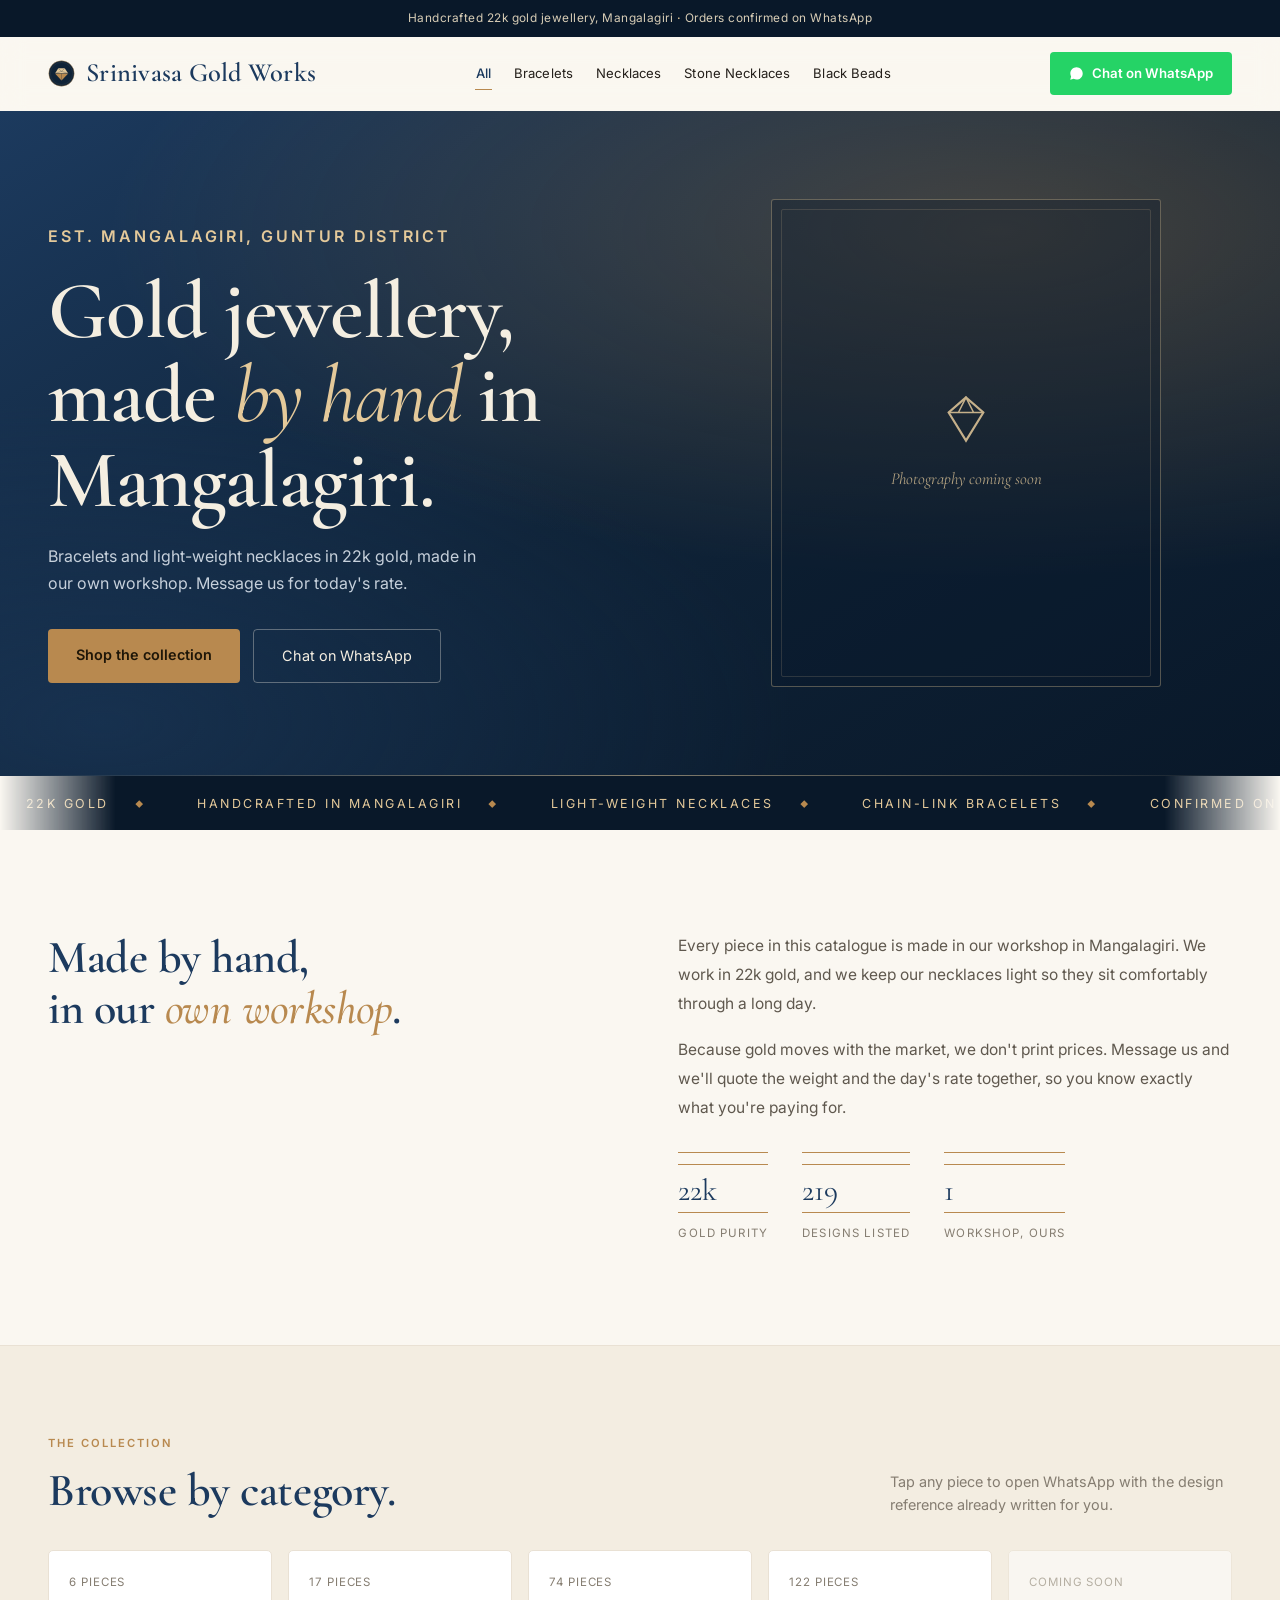
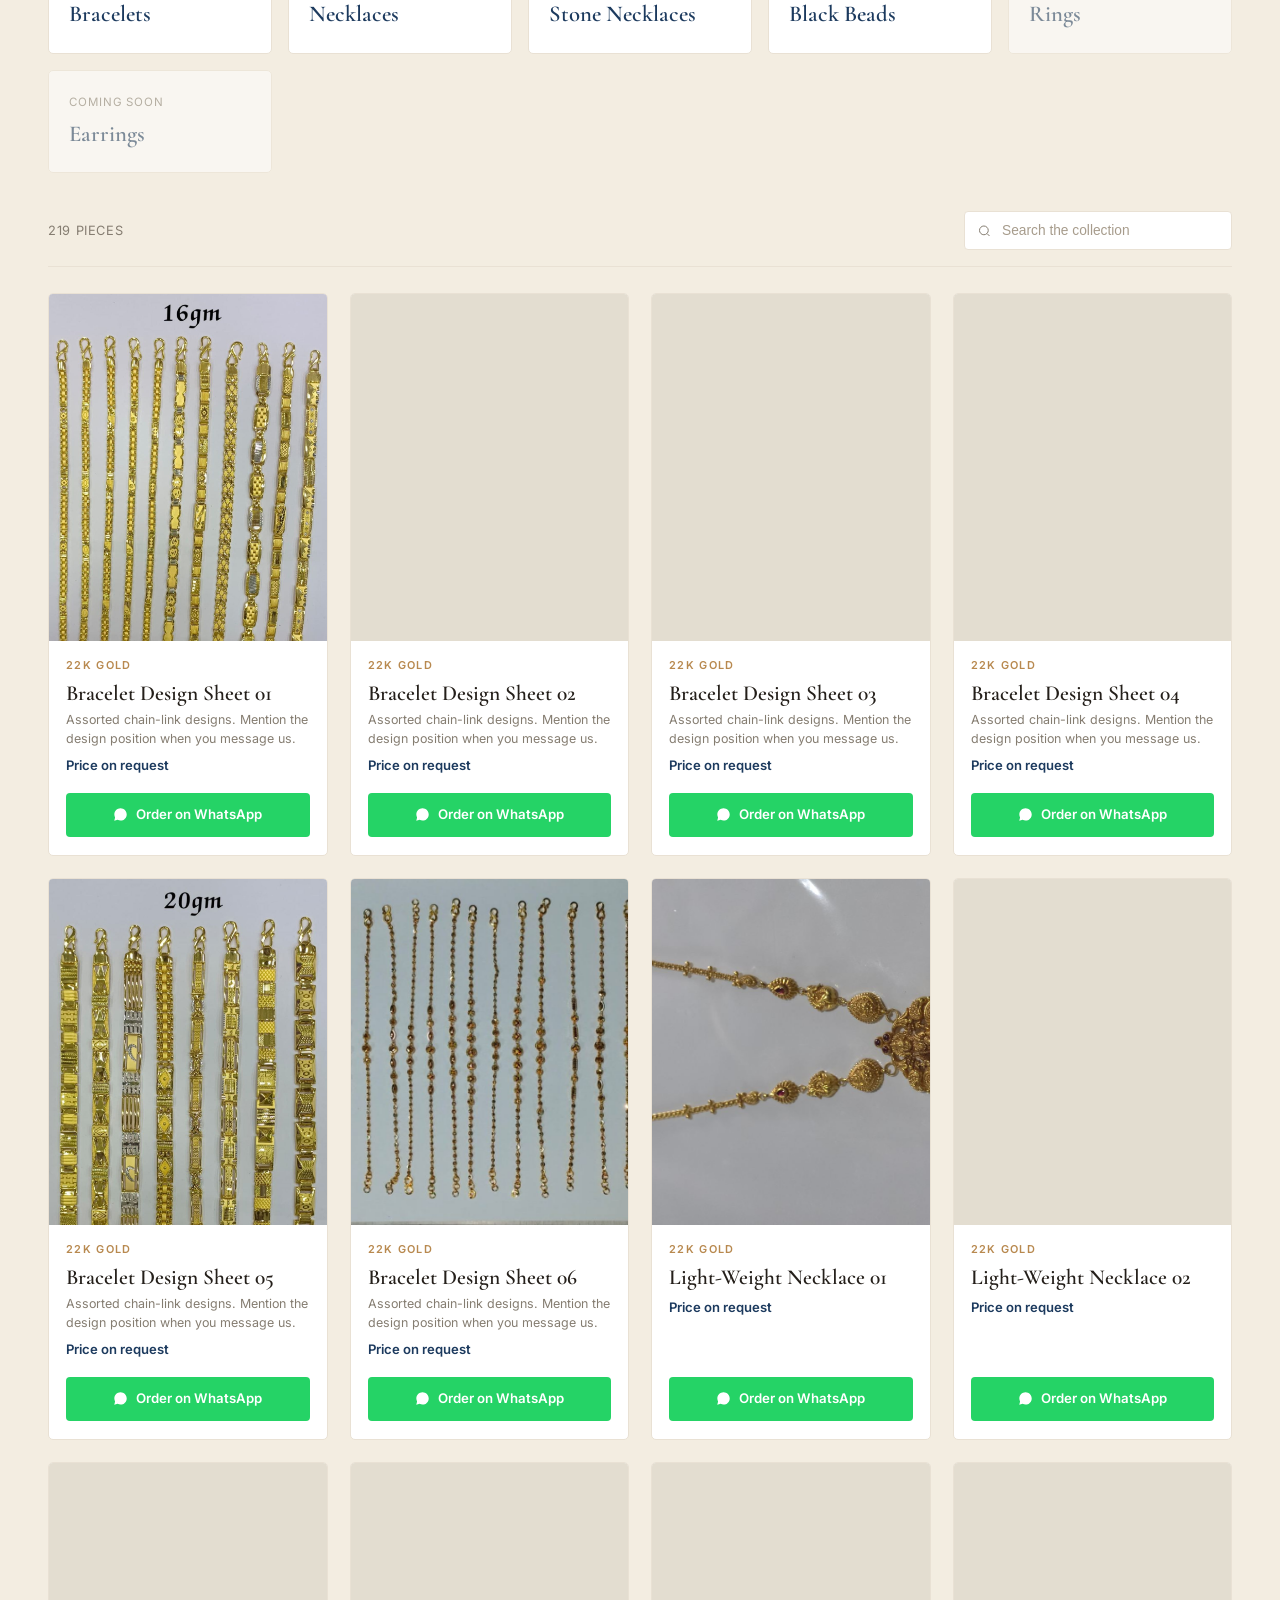
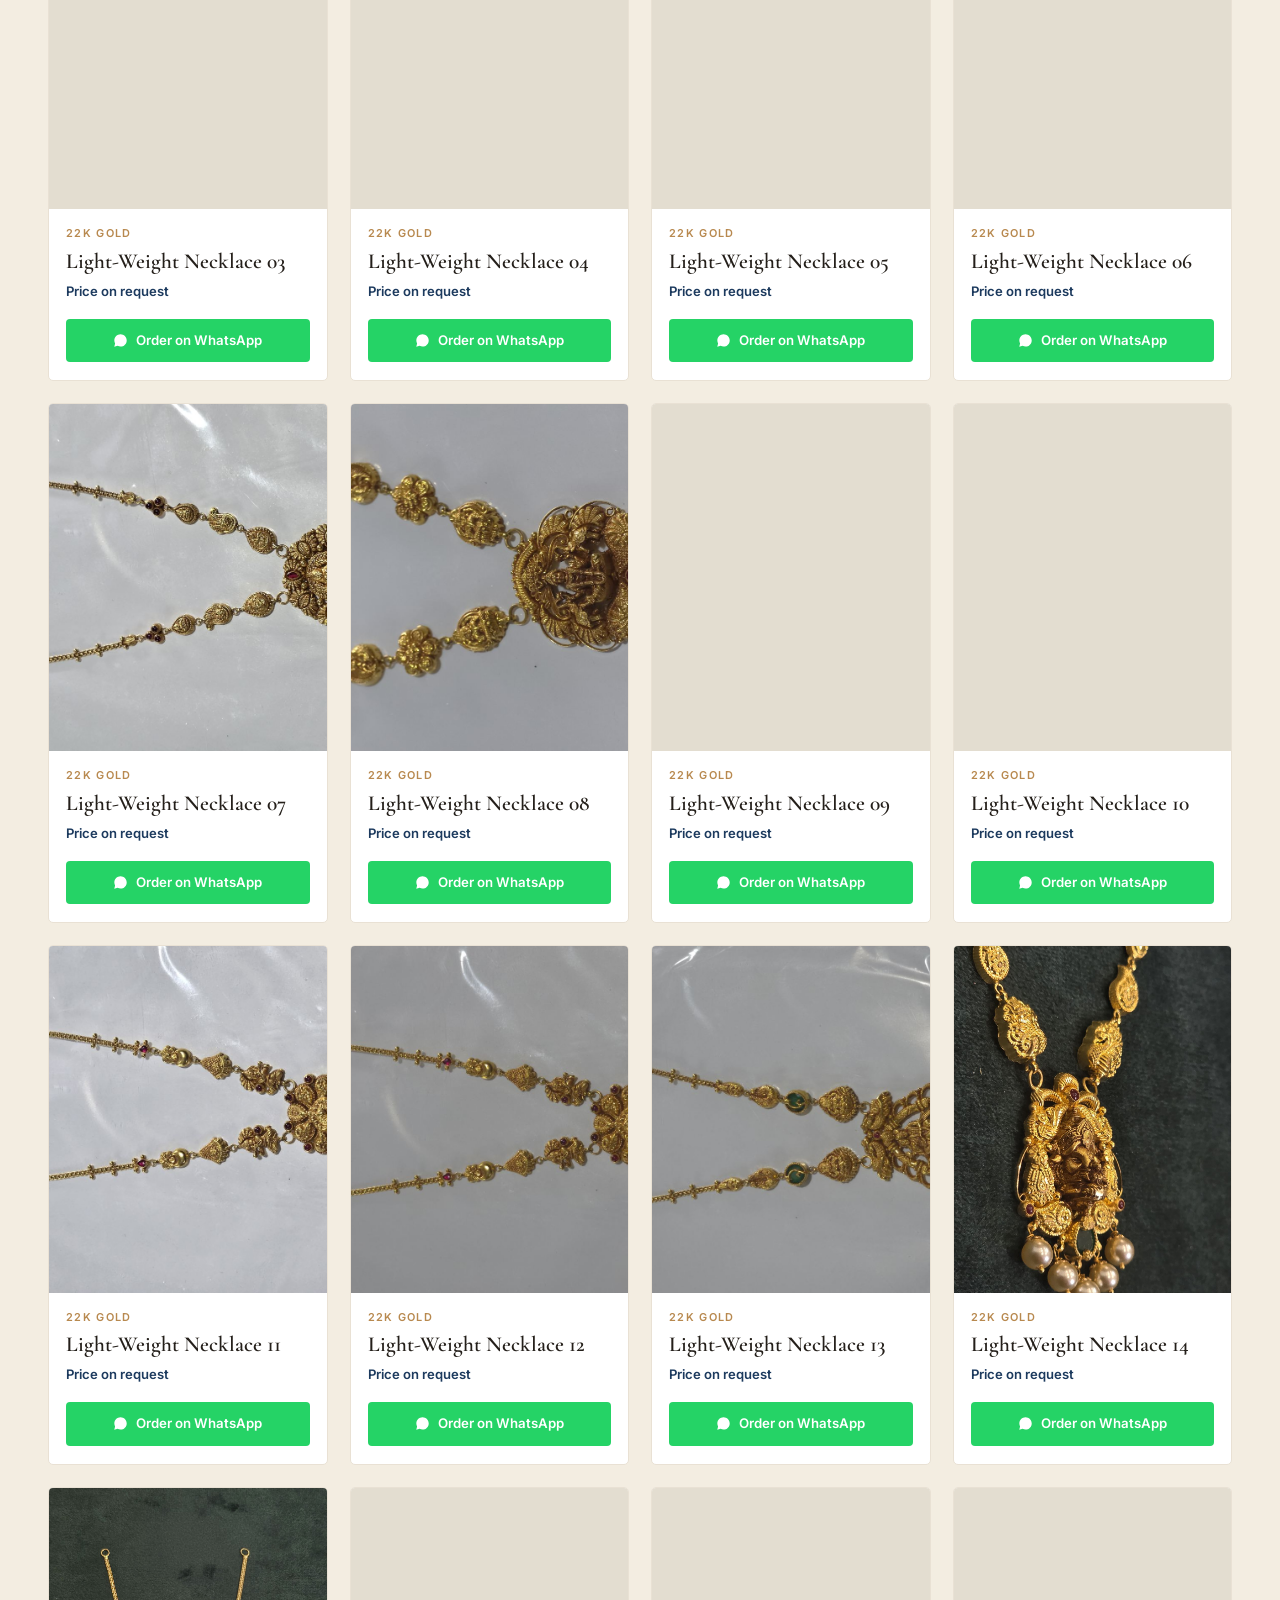
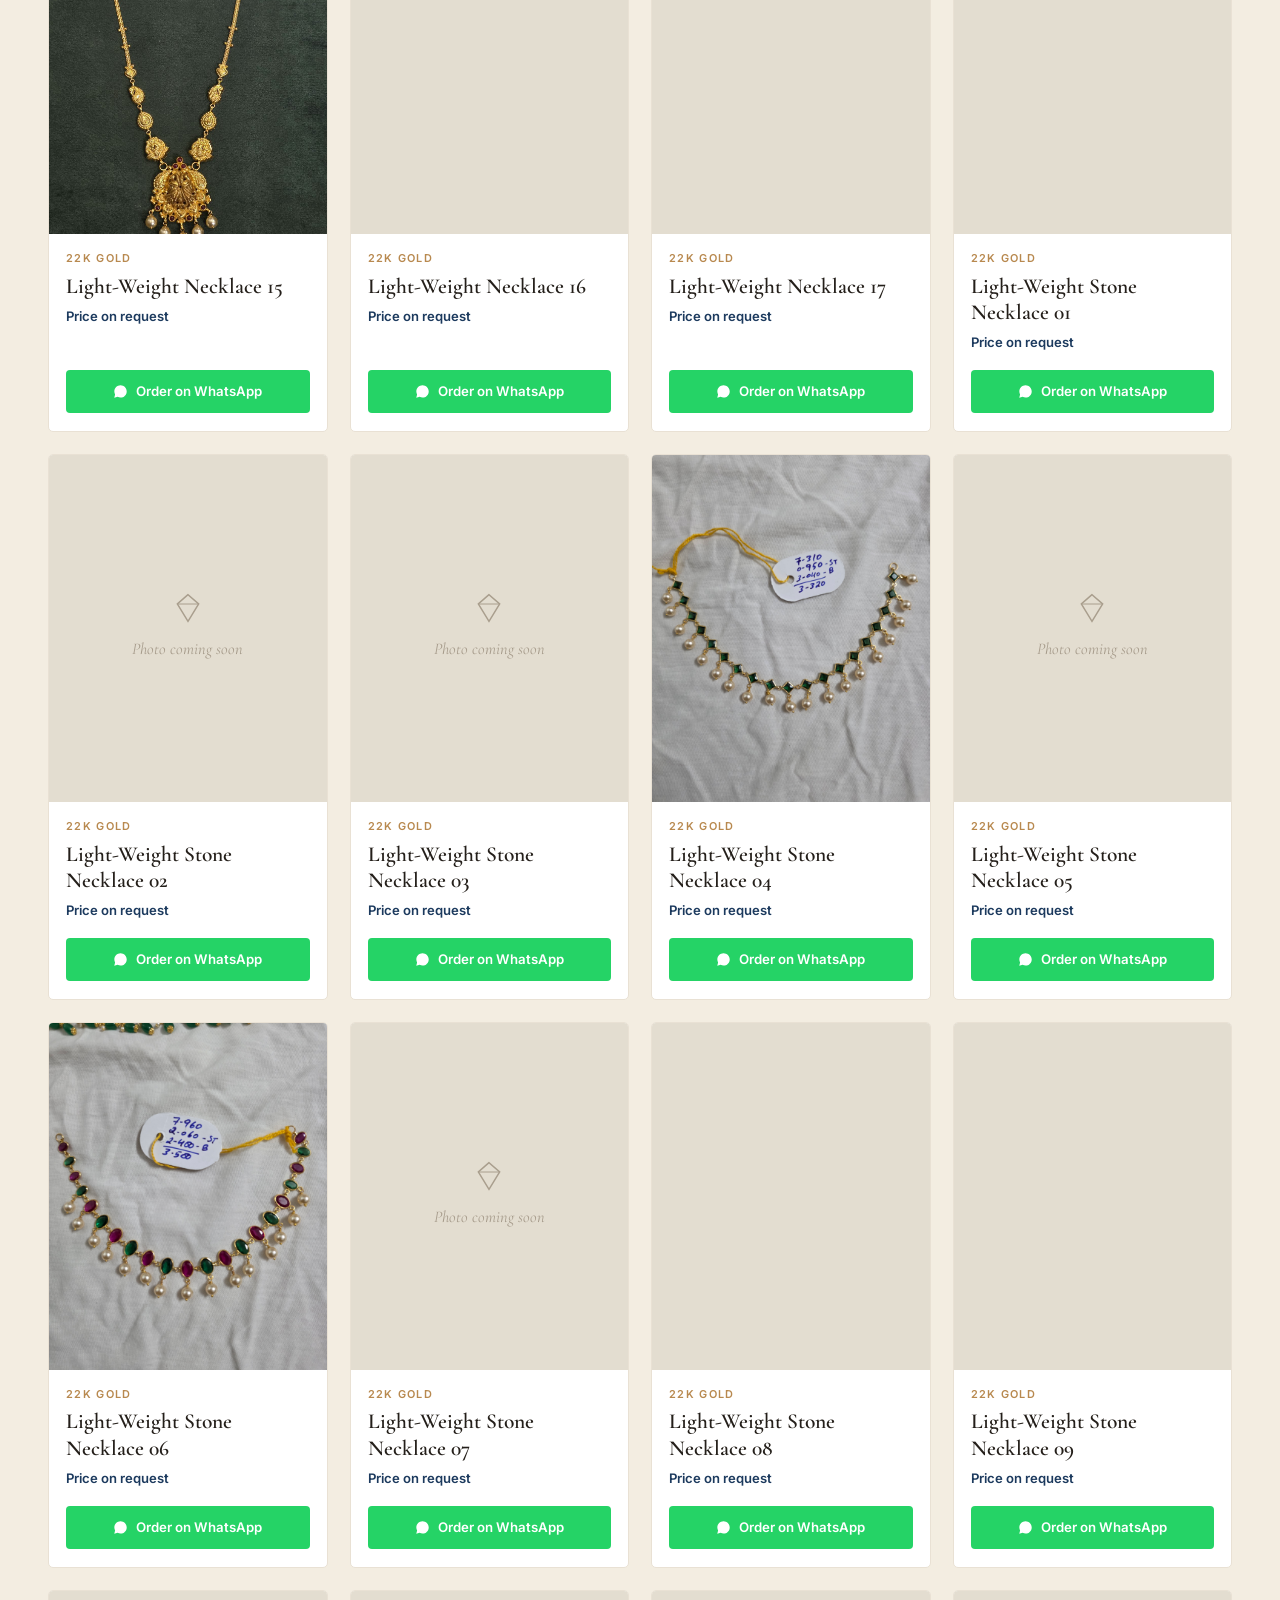
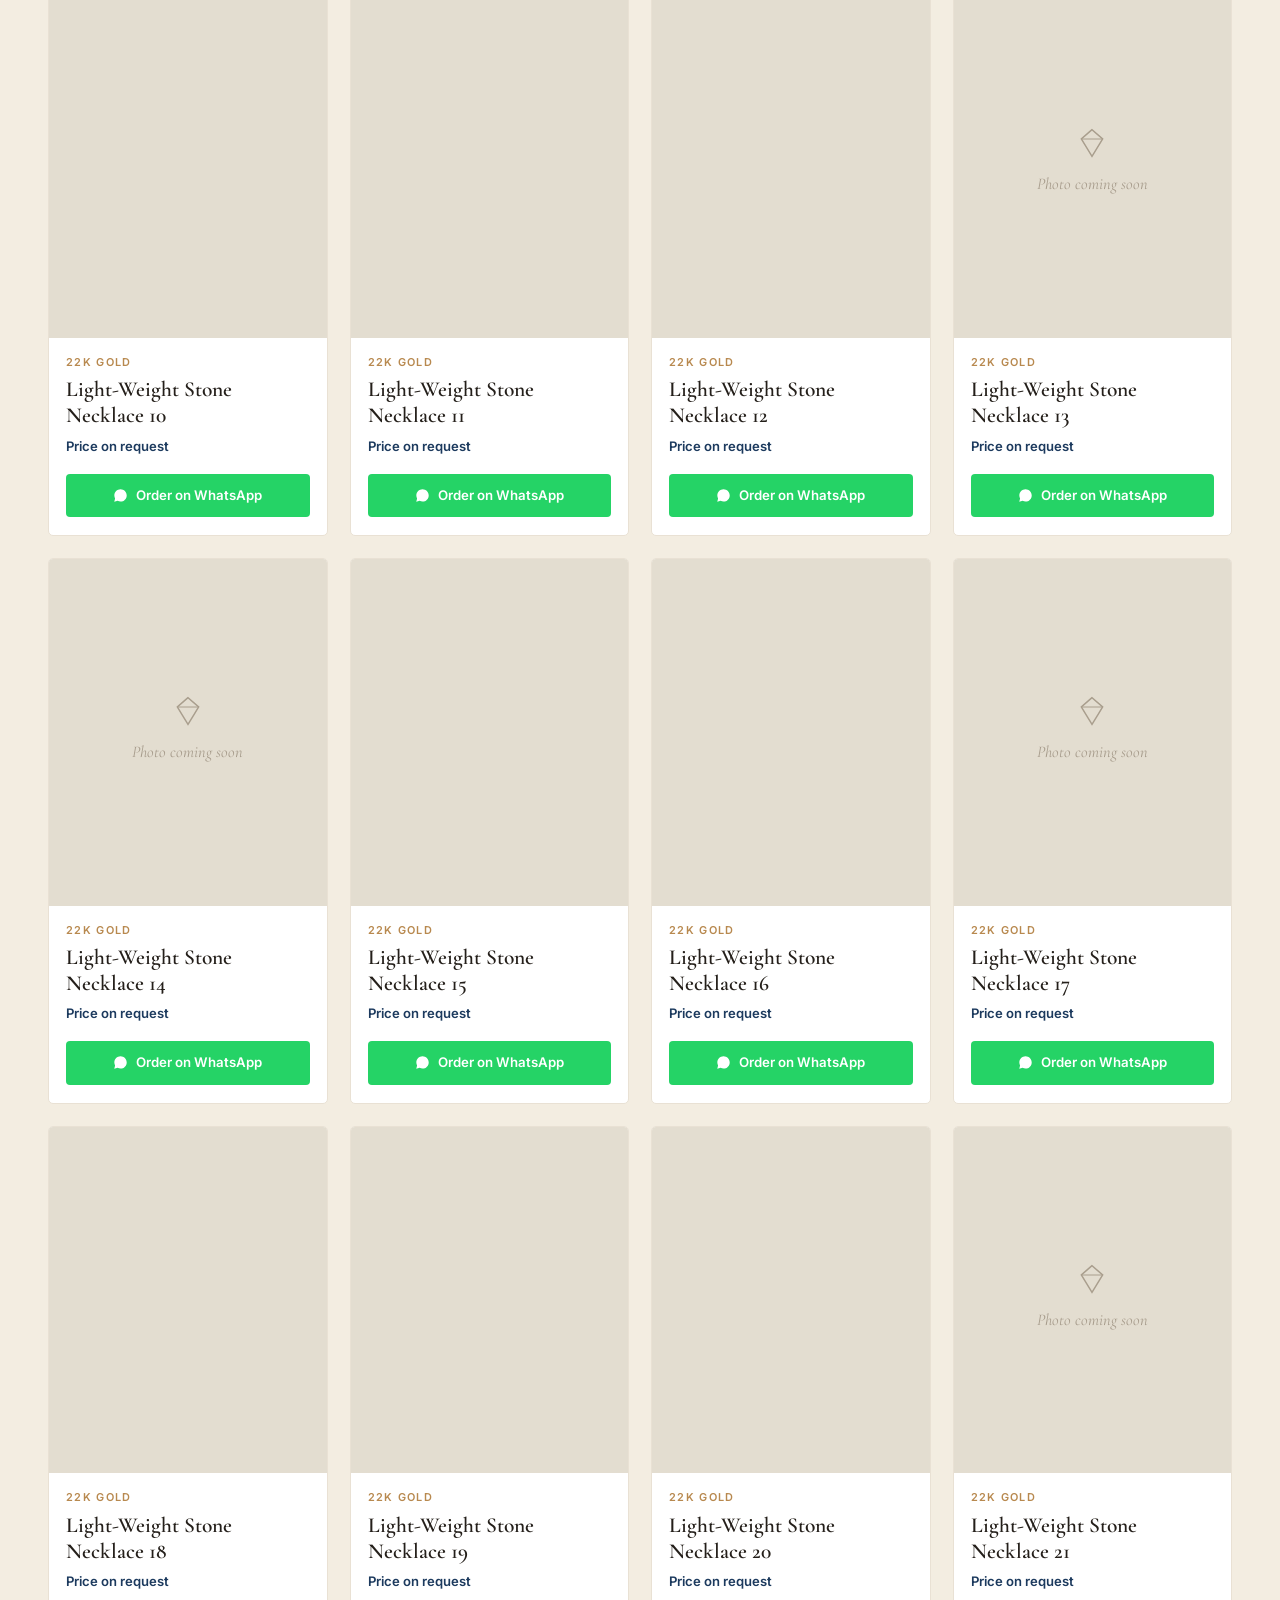
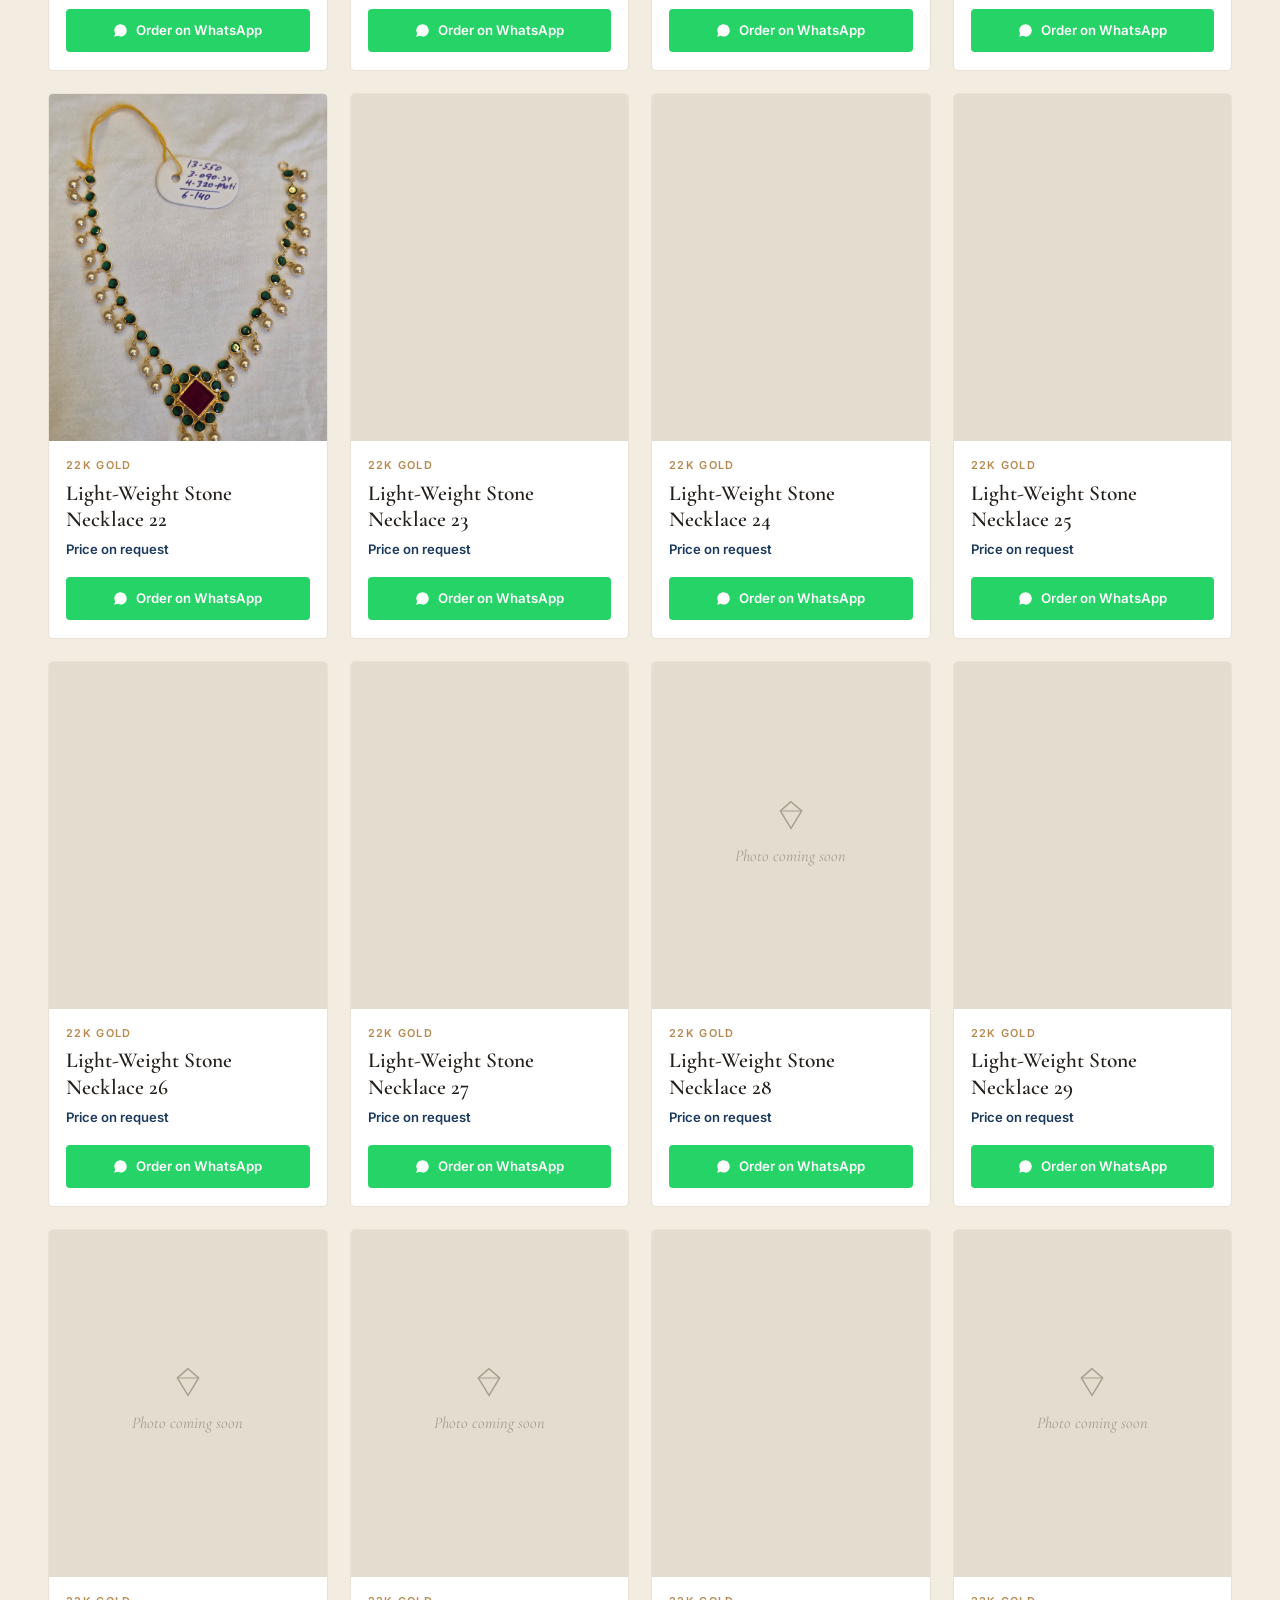
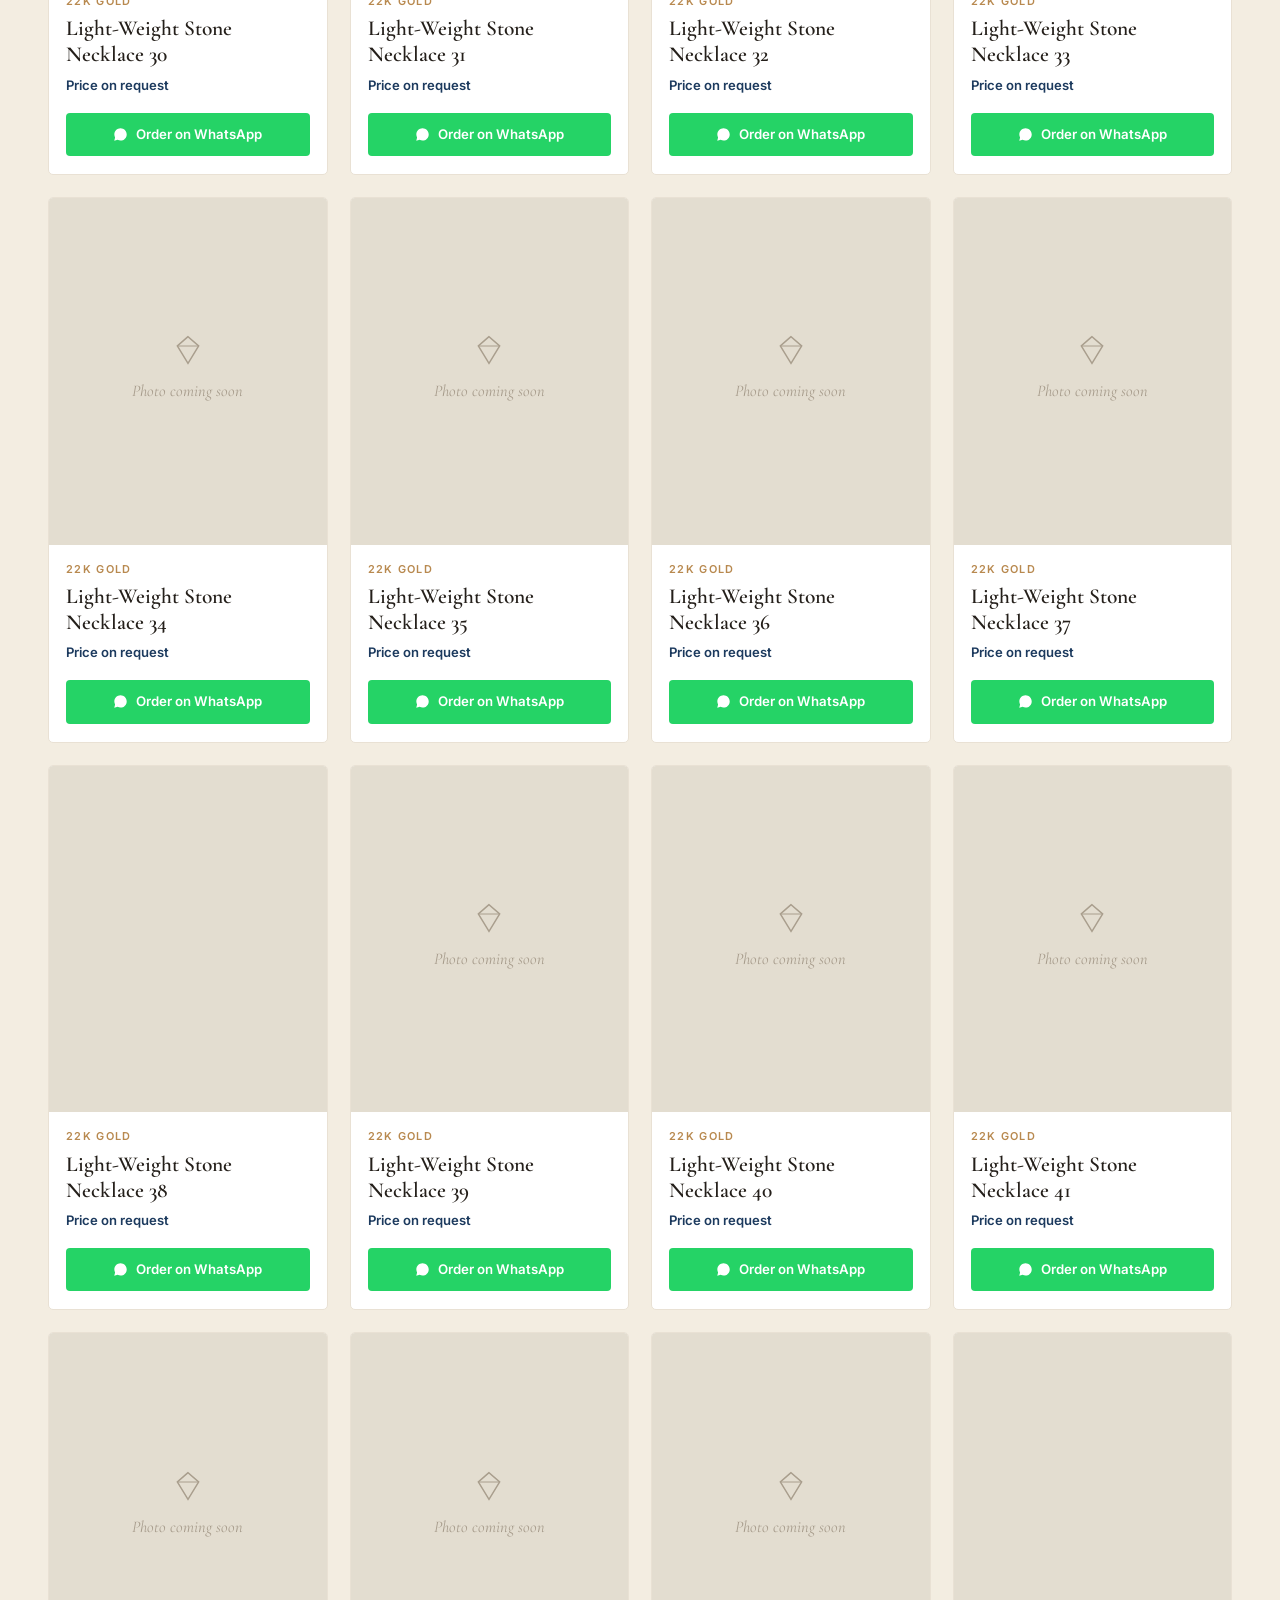
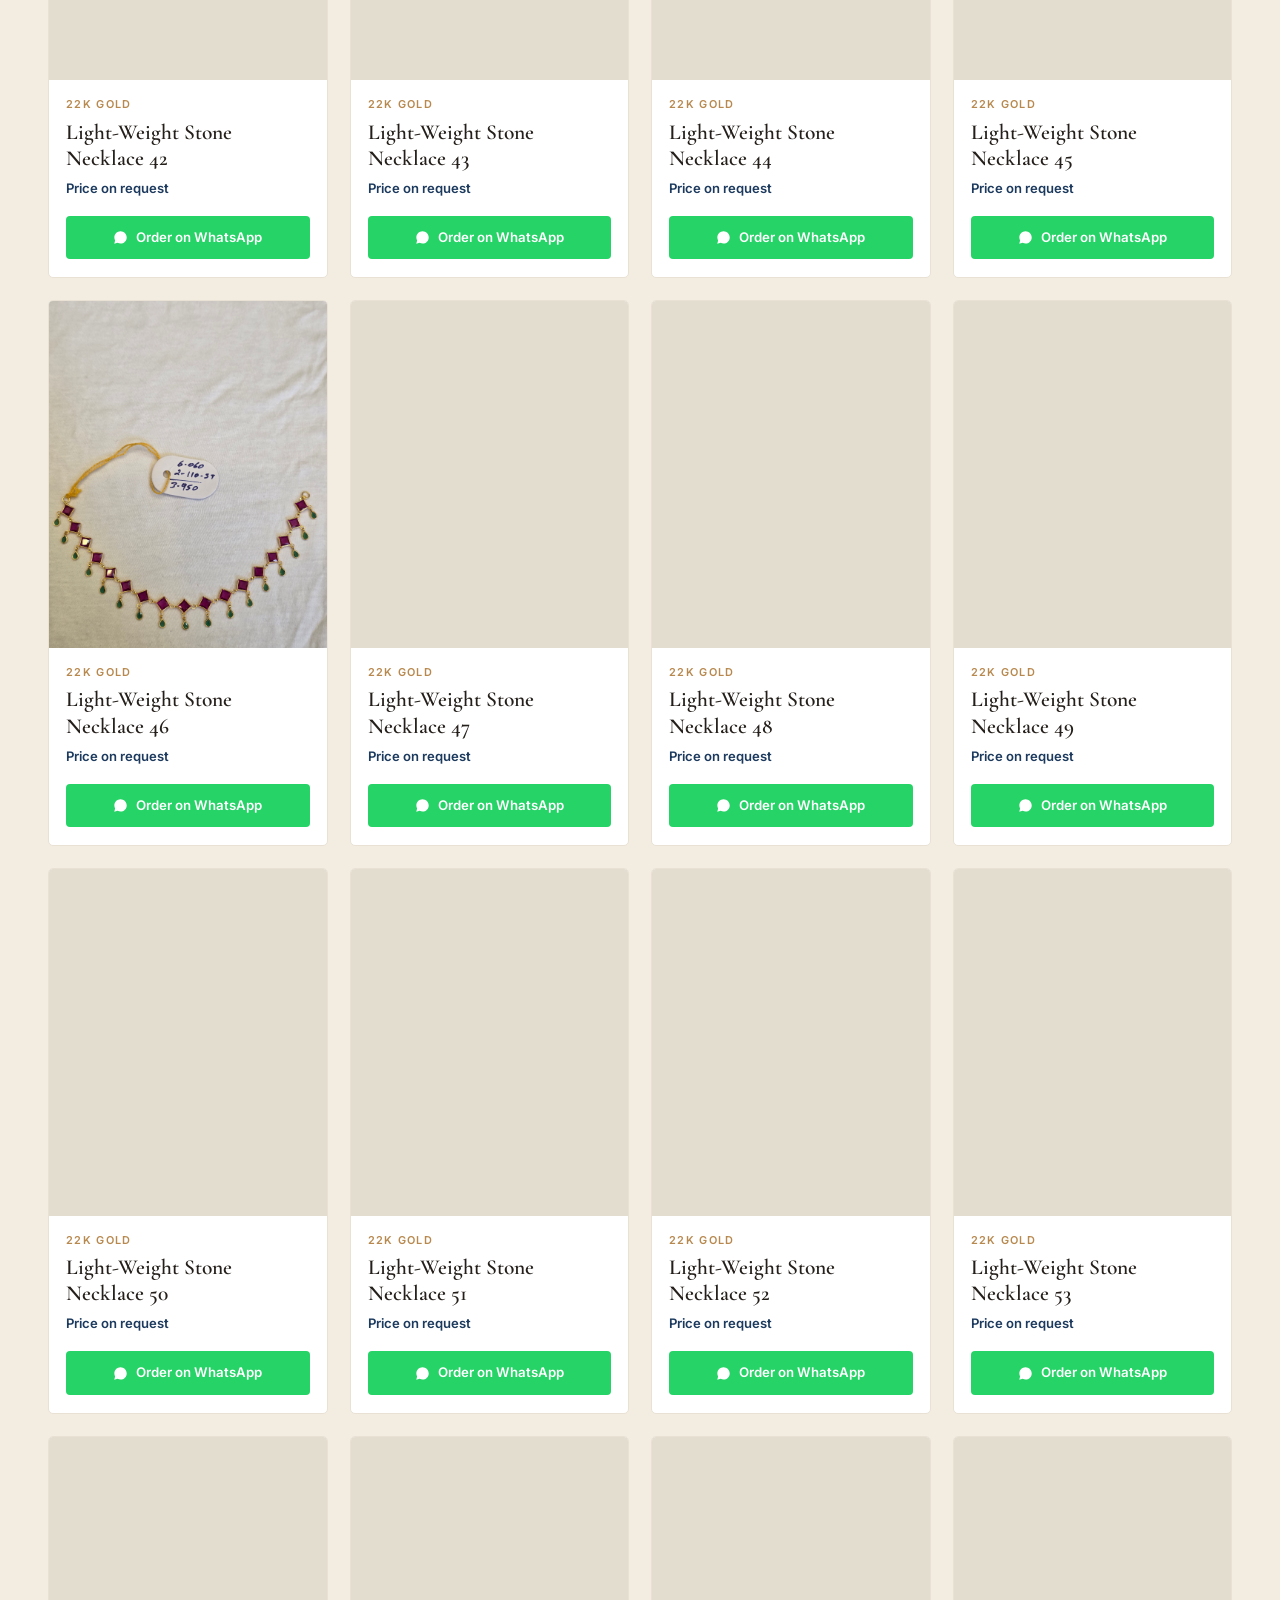
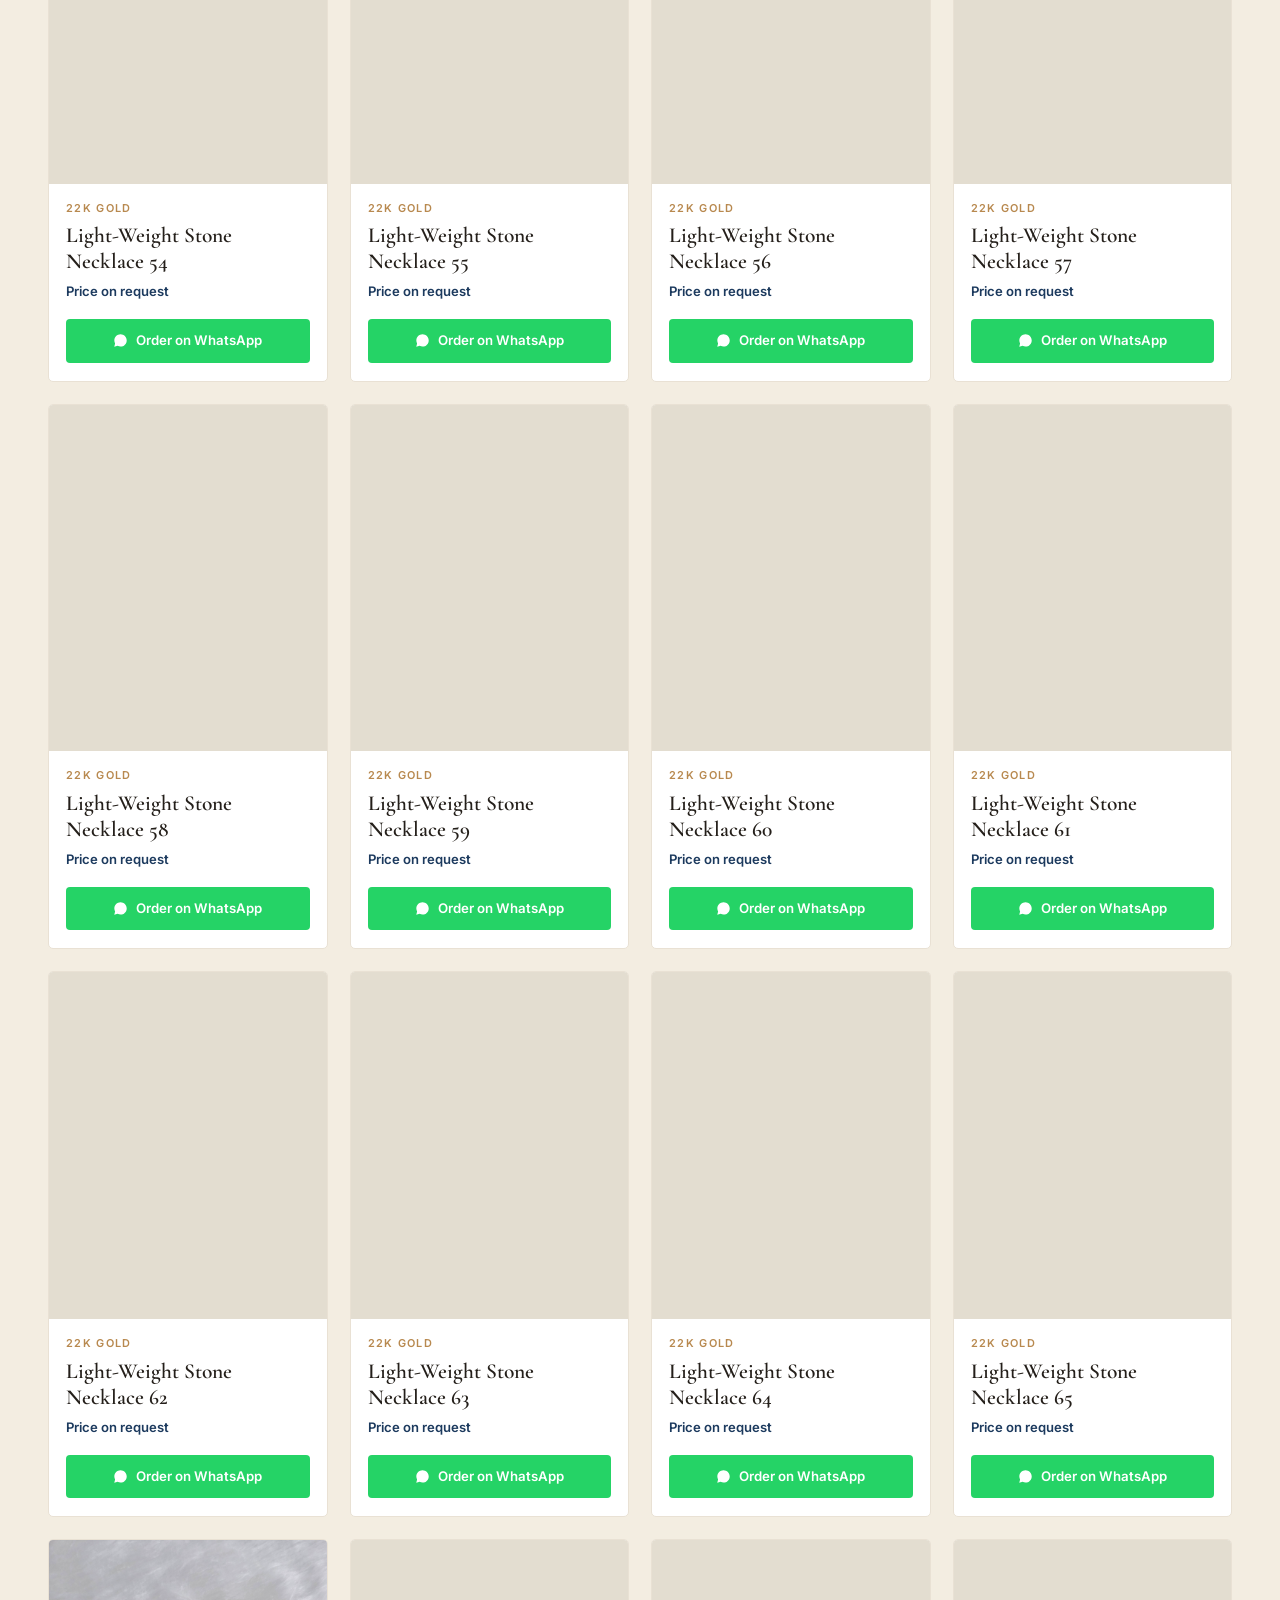
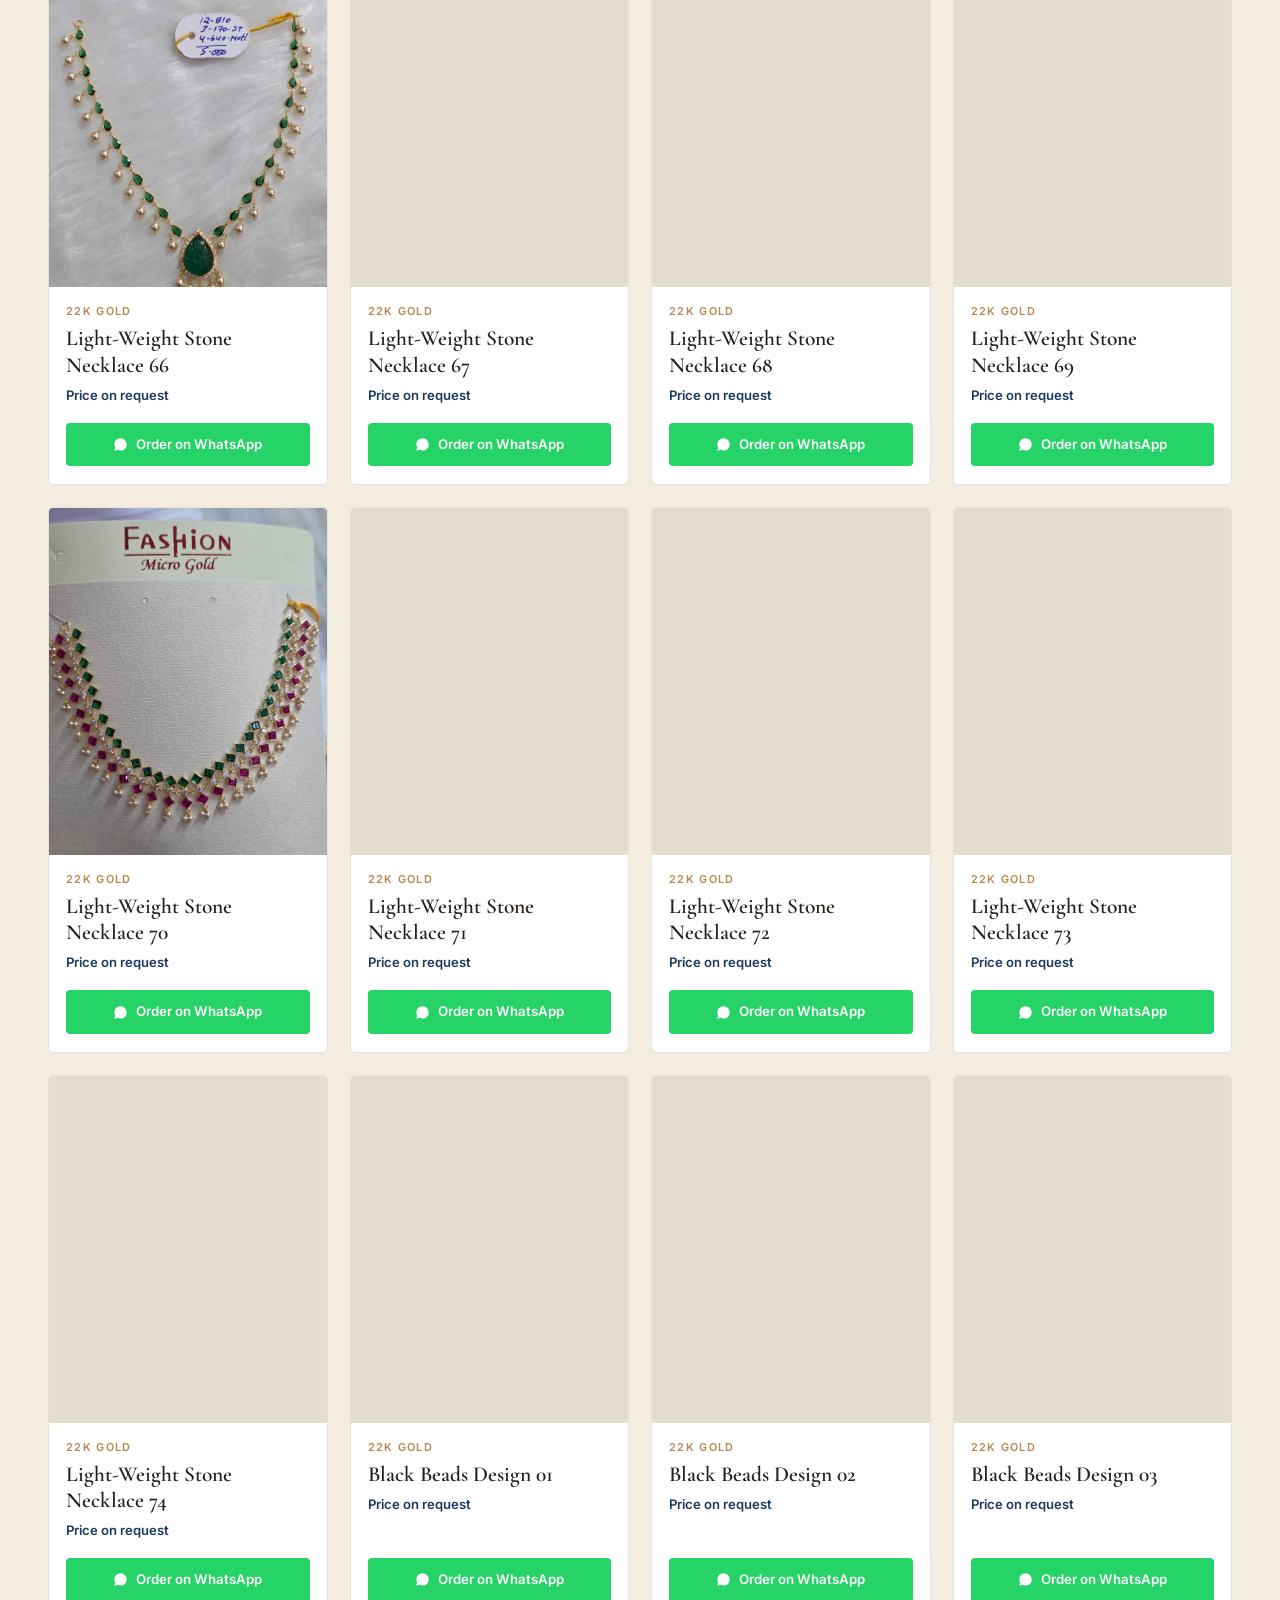
==== commit f325e7cc: "Wire the new logo mark into favicon, header, and footer Replace the inline placeholder diamond SVG (" ====
--- a/index.html
+++ b/index.html
@@ -18,7 +18,7 @@
 <meta property="og:url" content="https://vanapalli.github.io/srinivasa-gold-works-website/">
 <meta name="twitter:card" content="summary_large_image">
 
-<link rel="icon" href="data:image/svg+xml,%3Csvg xmlns='http://www.w3.org/2000/svg' viewBox='0 0 24 24' fill='none'%3E%3Cpath d='M12 2 L4 9 L12 22 L20 9 Z' stroke='%23B8894F' stroke-width='1.6'/%3E%3Cpath d='M4 9 H20' stroke='%23B8894F' stroke-width='1'/%3E%3C/svg%3E">
+<link rel="icon" type="image/svg+xml" href="images/logo-mark.svg">
 
 <link rel="preconnect" href="https://fonts.googleapis.com">
 <link rel="preconnect" href="https://fonts.gstatic.com" crossorigin>
@@ -106,7 +106,7 @@
   display:flex; align-items:center; justify-content:space-between; gap:22px; flex-wrap:wrap;
 }
 .brand{ display:flex; align-items:center; gap:11px; font-size:1.65rem; color:var(--navy); letter-spacing:.01em; }
-.brand svg{ width:27px; height:27px; flex-shrink:0; }
+.brand img{ width:27px; height:27px; flex-shrink:0; }
 
 nav.catnav{ display:flex; gap:21px; }
 nav.catnav button{
@@ -357,7 +357,7 @@
 footer{ background:var(--navy-ink); color:#93A2B2; padding:52px 0 30px; font-size:.83rem; }
 .foot-grid{ display:grid; grid-template-columns:1.4fr 1fr 1fr; gap:36px; }
 .foot-brand{ display:flex; align-items:center; gap:10px; font-family:'Cormorant Garamond',serif; font-size:1.5rem; color:#F4EEE1; }
-.foot-brand svg{ width:24px; height:24px; }
+.foot-brand img{ width:24px; height:24px; }
 .foot-tag{ margin-top:12px; max-width:34ch; line-height:1.7; }
 .foot-col h4{ font-size:.72rem; letter-spacing:.16em; text-transform:uppercase; color:var(--gold-light); font-weight:600; font-family:'Inter',sans-serif; }
 .foot-col ul{ list-style:none; margin-top:14px; display:grid; gap:9px; }
@@ -429,10 +429,7 @@
 <header id="siteHeader">
   <div class="header-inner">
     <a class="brand serif" href="#top" aria-label="Srinivasa Gold Works, home">
-      <svg viewBox="0 0 24 24" fill="none" aria-hidden="true">
-        <path d="M12 2 L4 9 L12 22 L20 9 Z" stroke="#B8894F" stroke-width="1.3"/>
-        <path d="M4 9 H20 M8.5 9 L12 2 L15.5 9" stroke="#B8894F" stroke-width=".85"/>
-      </svg>
+      <img src="images/logo-mark.svg" alt="" aria-hidden="true">
       Srinivasa Gold Works
     </a>
     <nav class="catnav" id="navChips" aria-label="Filter by category"></nav>
@@ -603,10 +600,7 @@
     <div class="foot-grid">
       <div>
         <div class="foot-brand">
-          <svg viewBox="0 0 24 24" fill="none" aria-hidden="true">
-            <path d="M12 2 L4 9 L12 22 L20 9 Z" stroke="#E4C99A" stroke-width="1.2"/>
-            <path d="M4 9 H20" stroke="#E4C99A" stroke-width=".8"/>
-          </svg>
+          <img src="images/logo-mark.svg" alt="" aria-hidden="true">
           Srinivasa Gold Works
         </div>
         <p class="foot-tag">Handcrafted 22k gold bracelets and light-weight necklaces, made in Mangalagiri, Guntur District.</p>
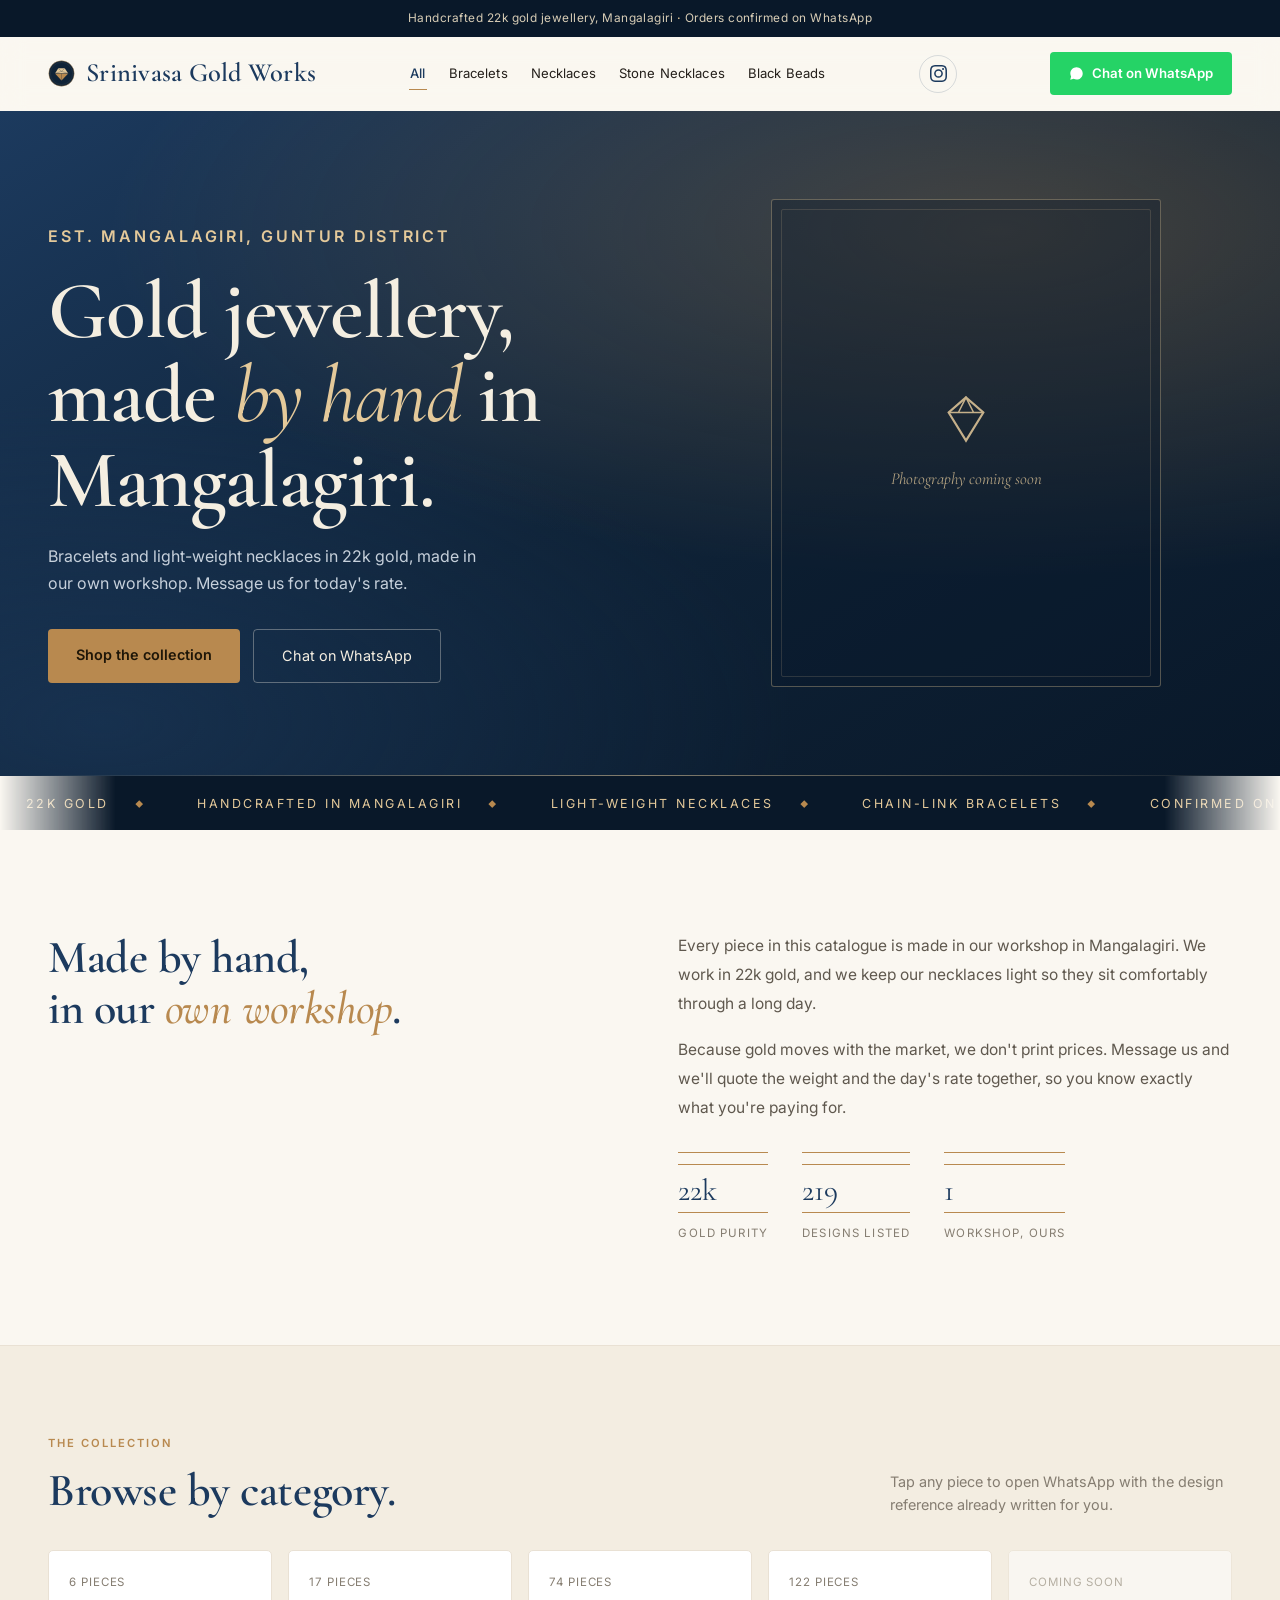
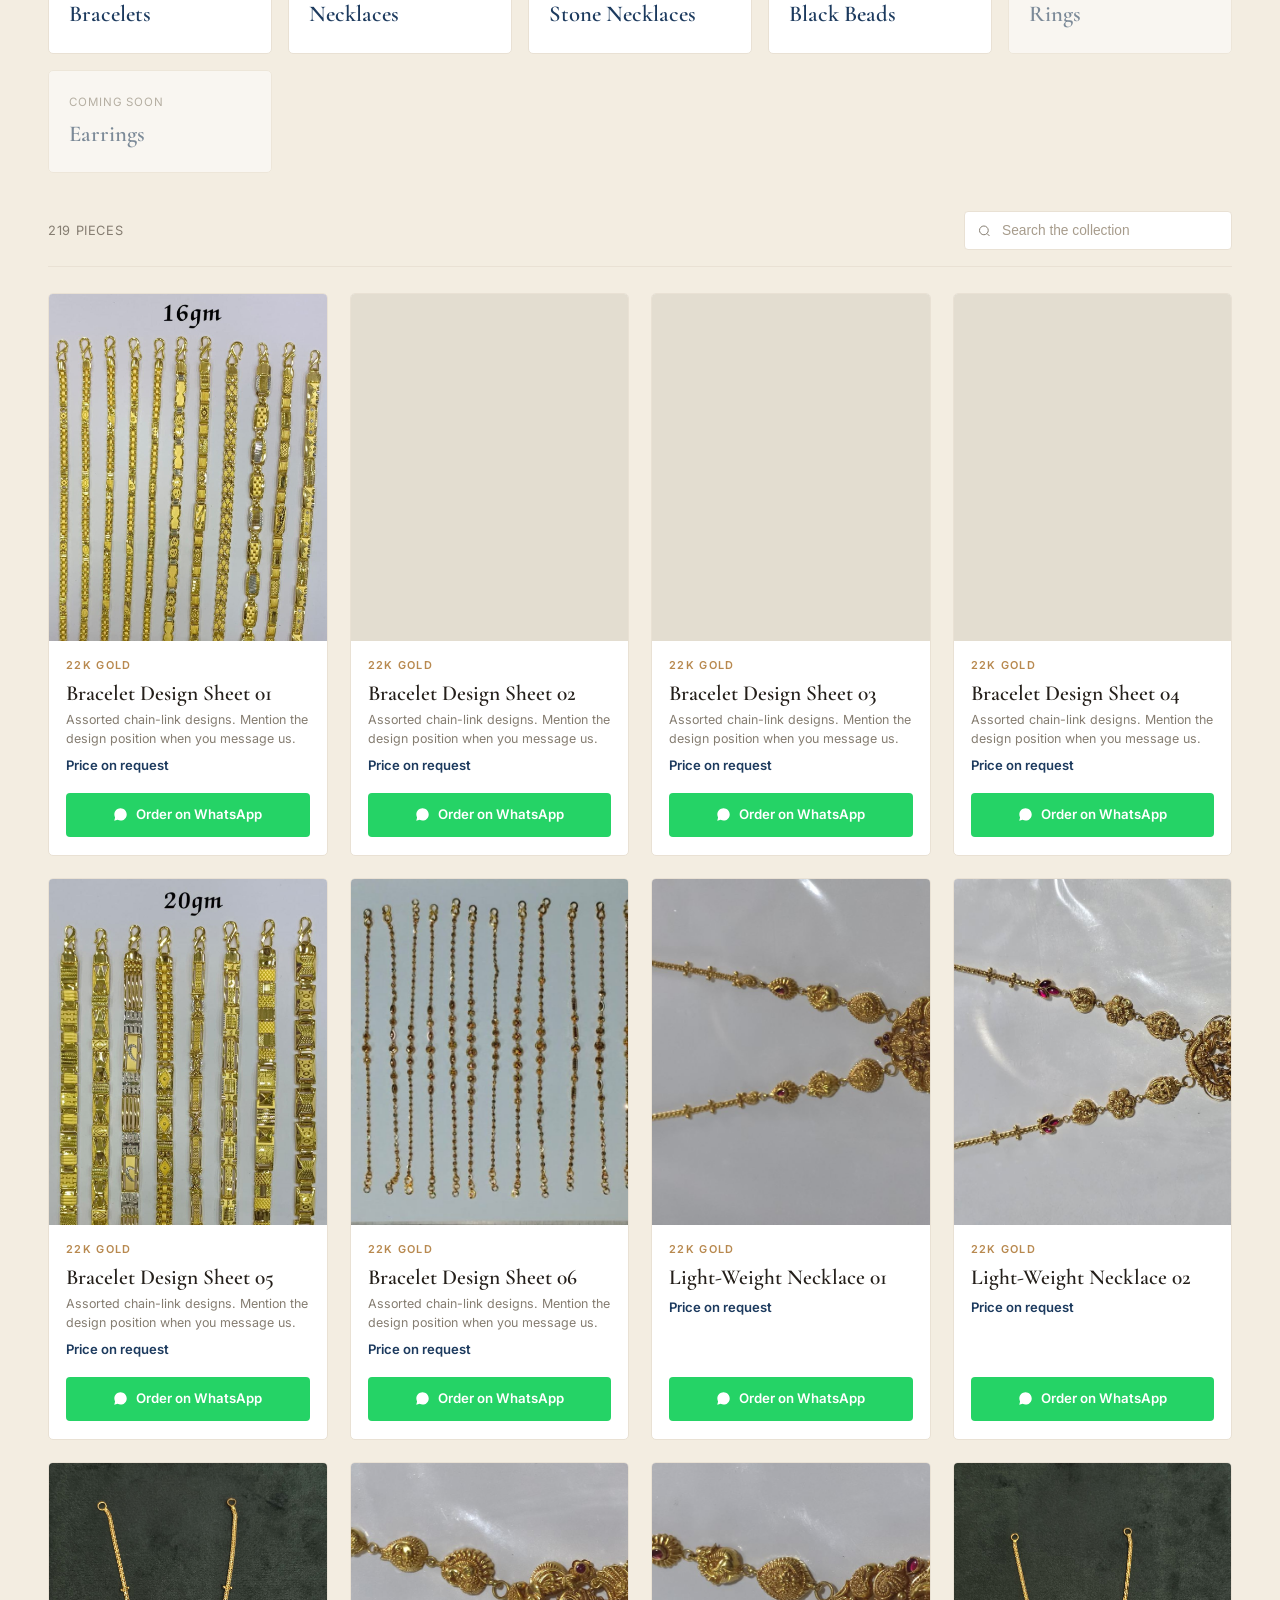
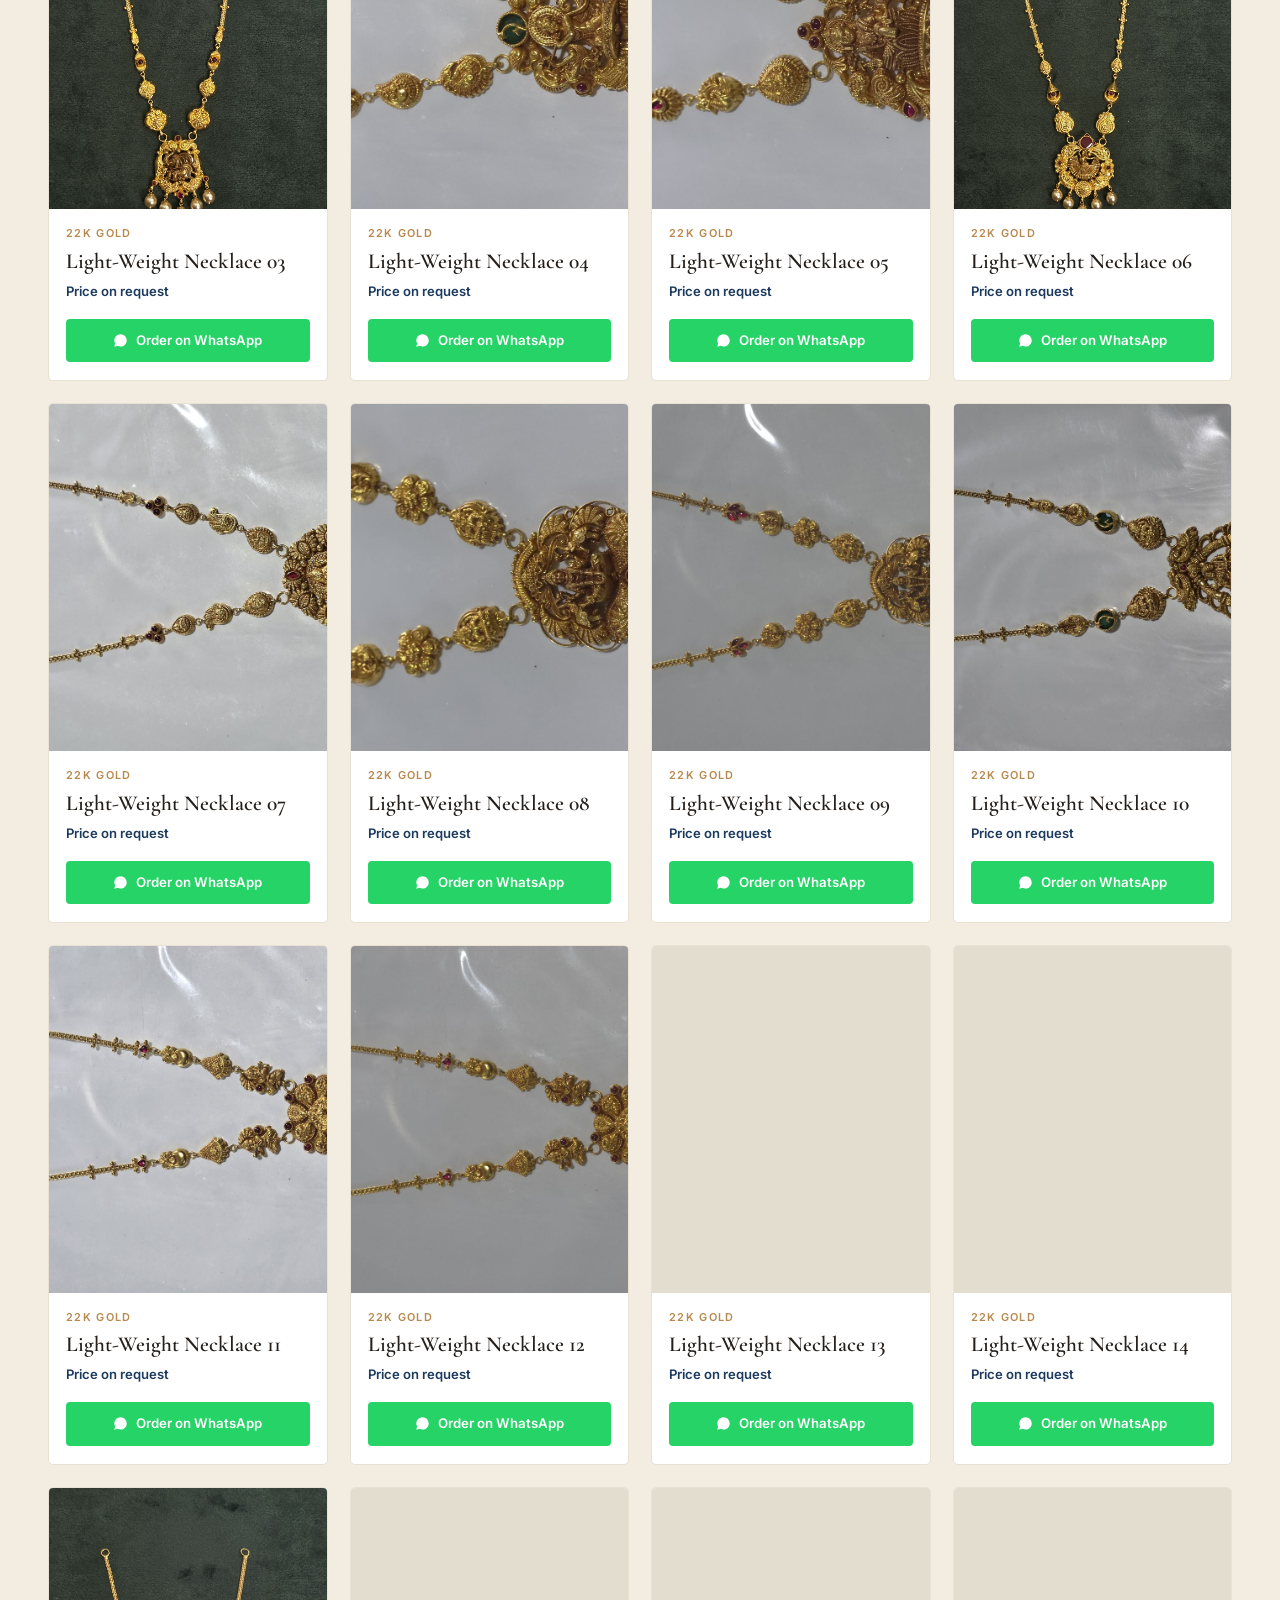
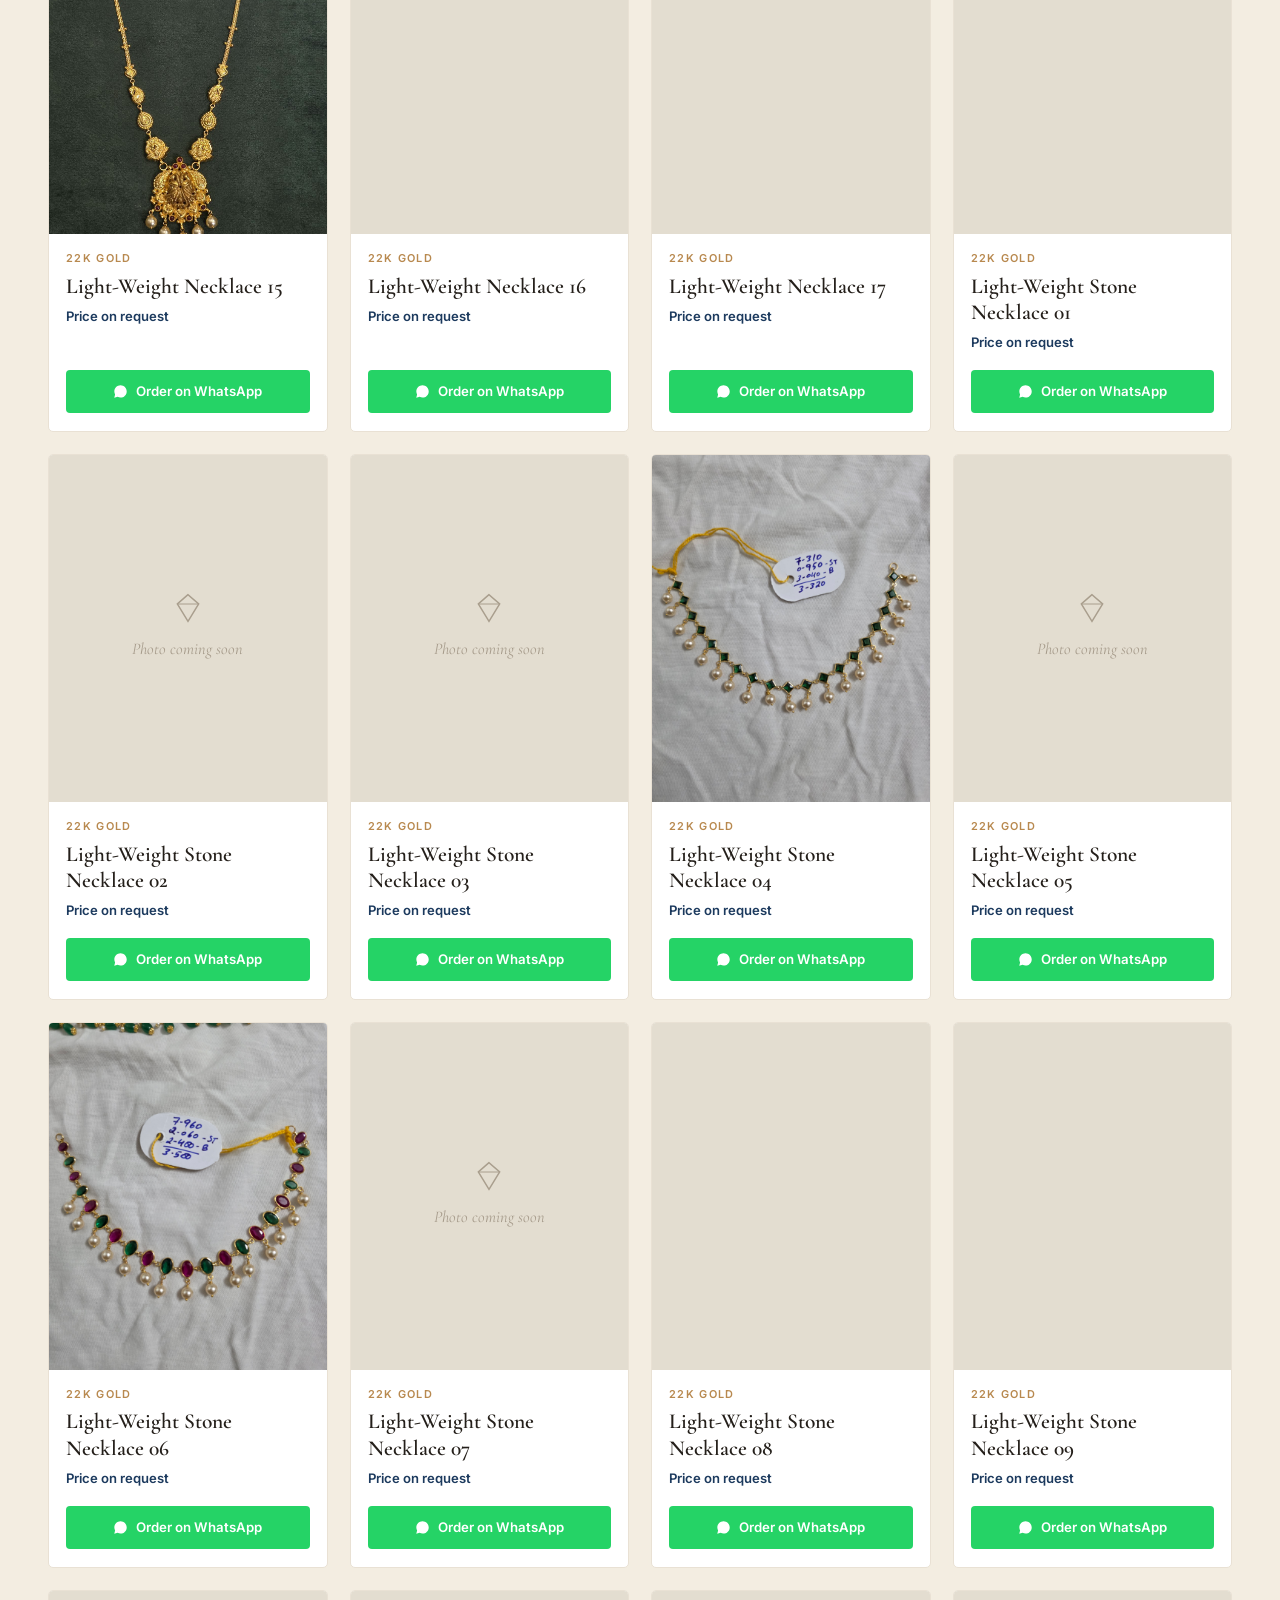
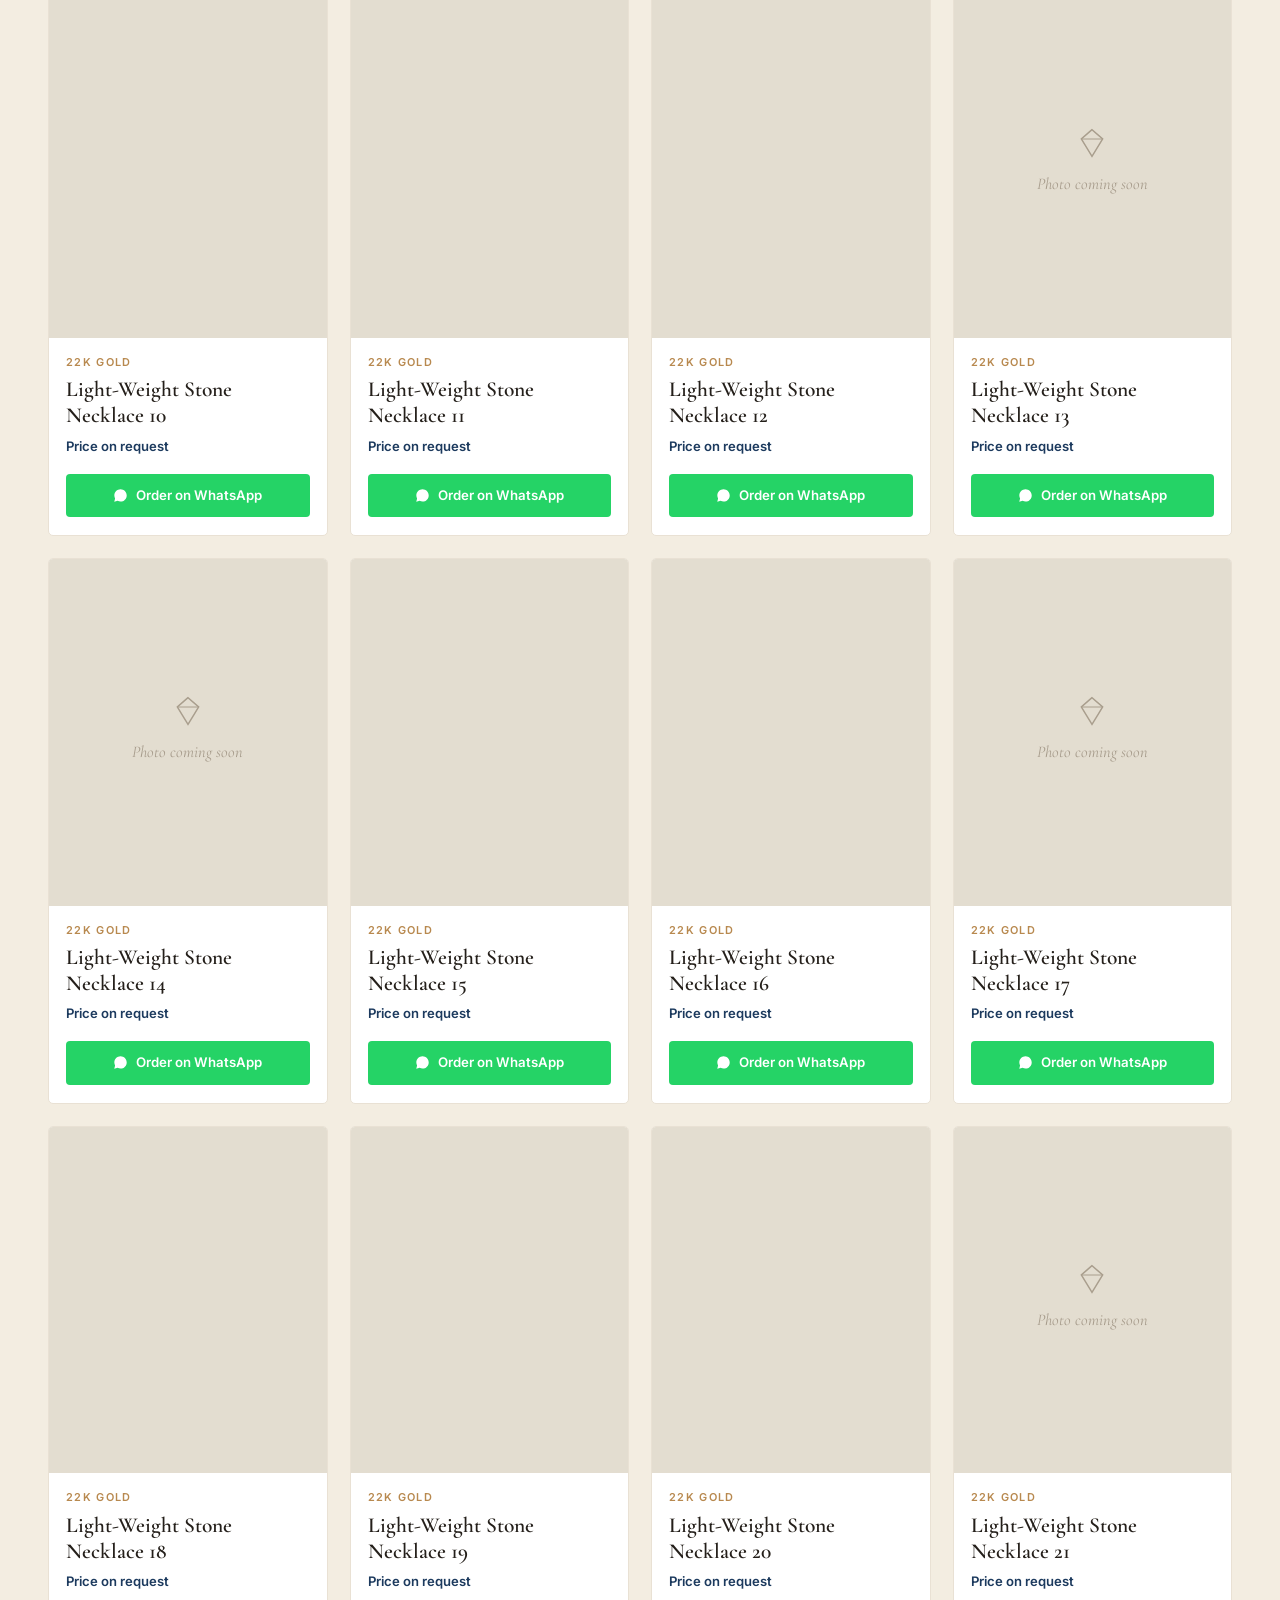
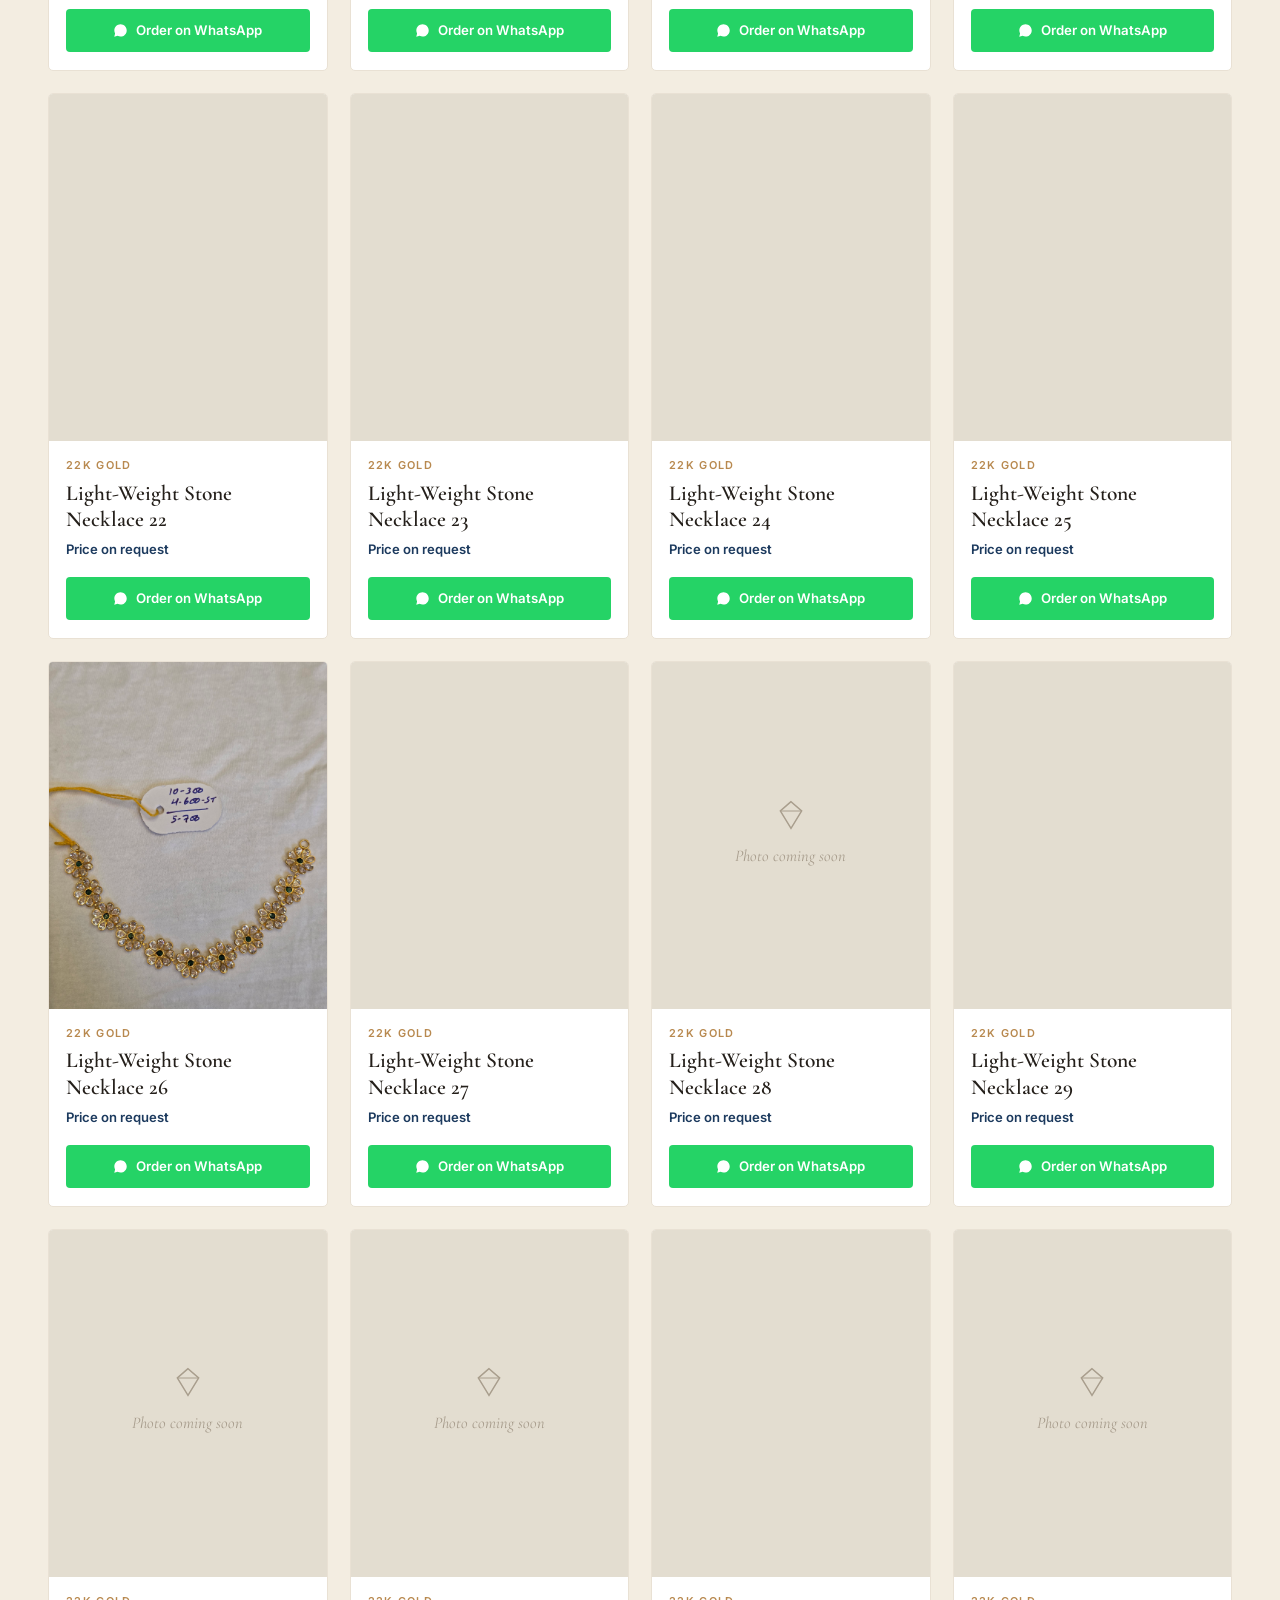
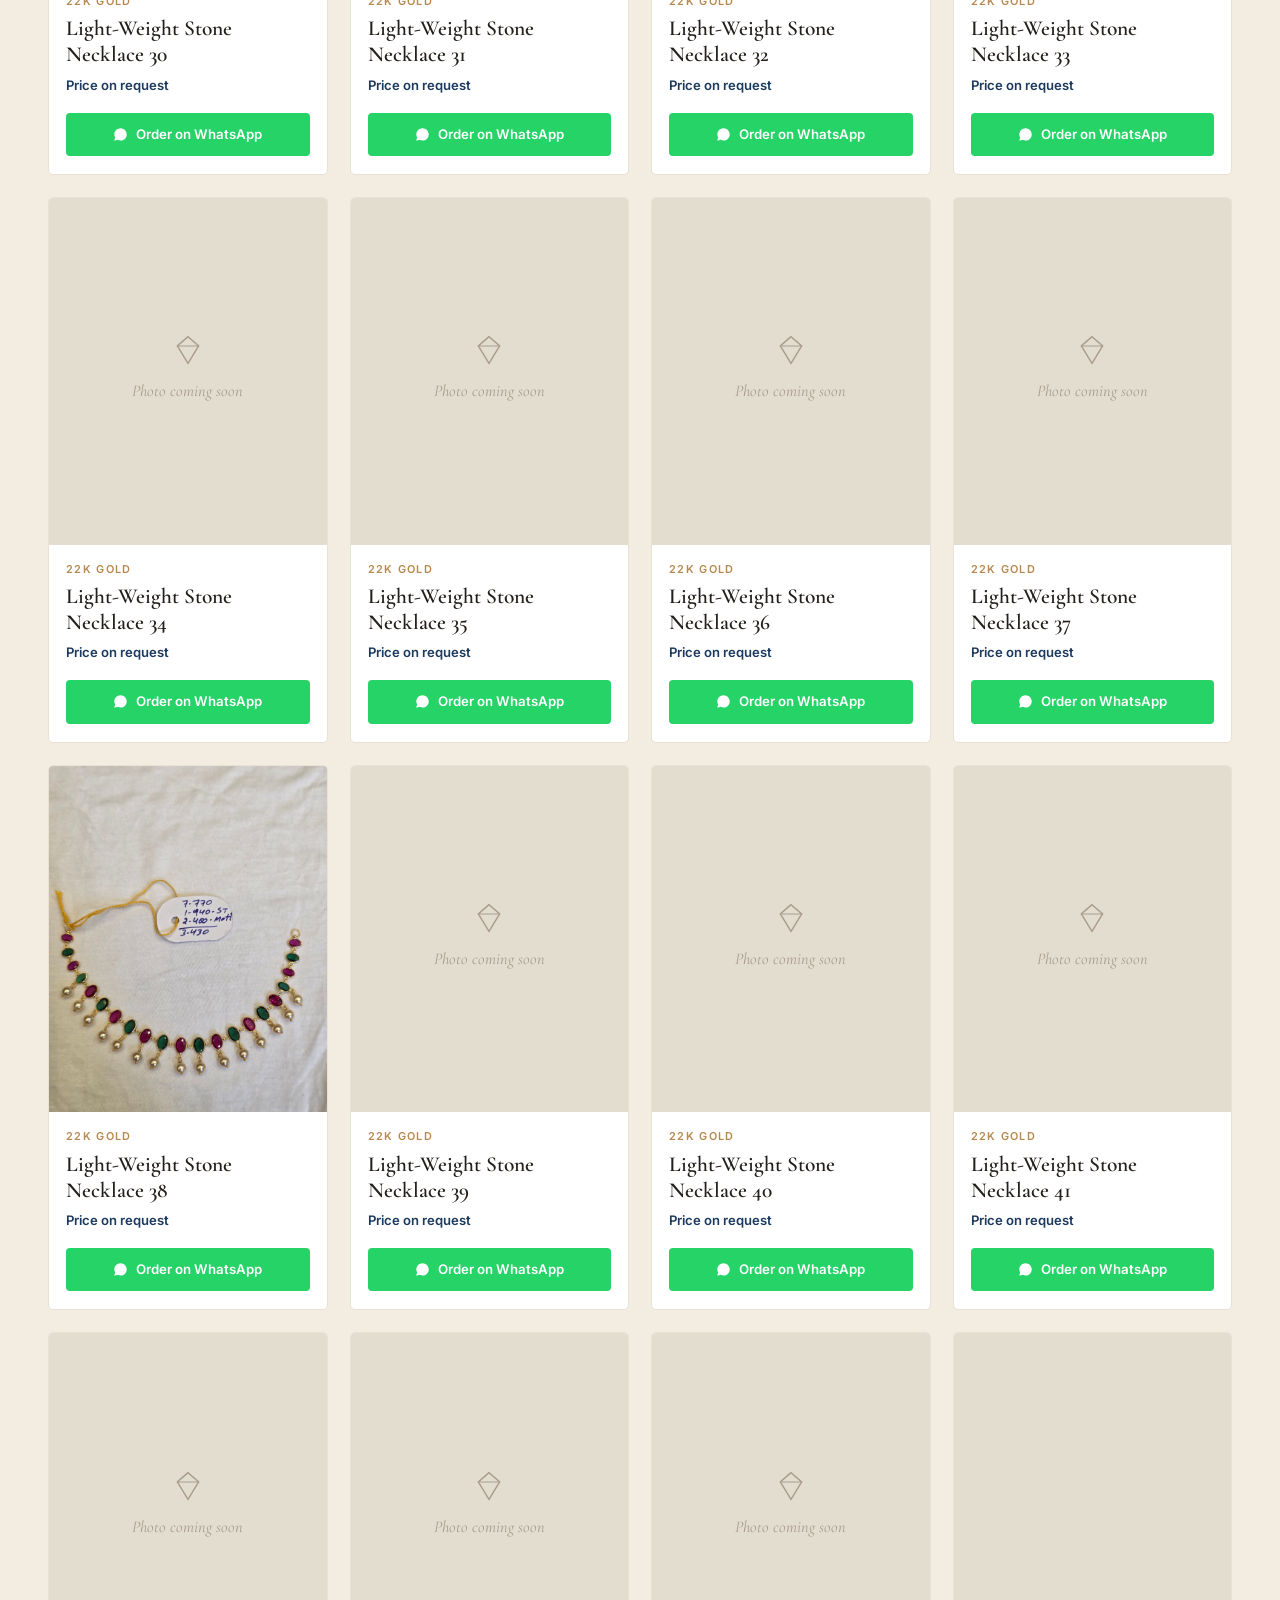
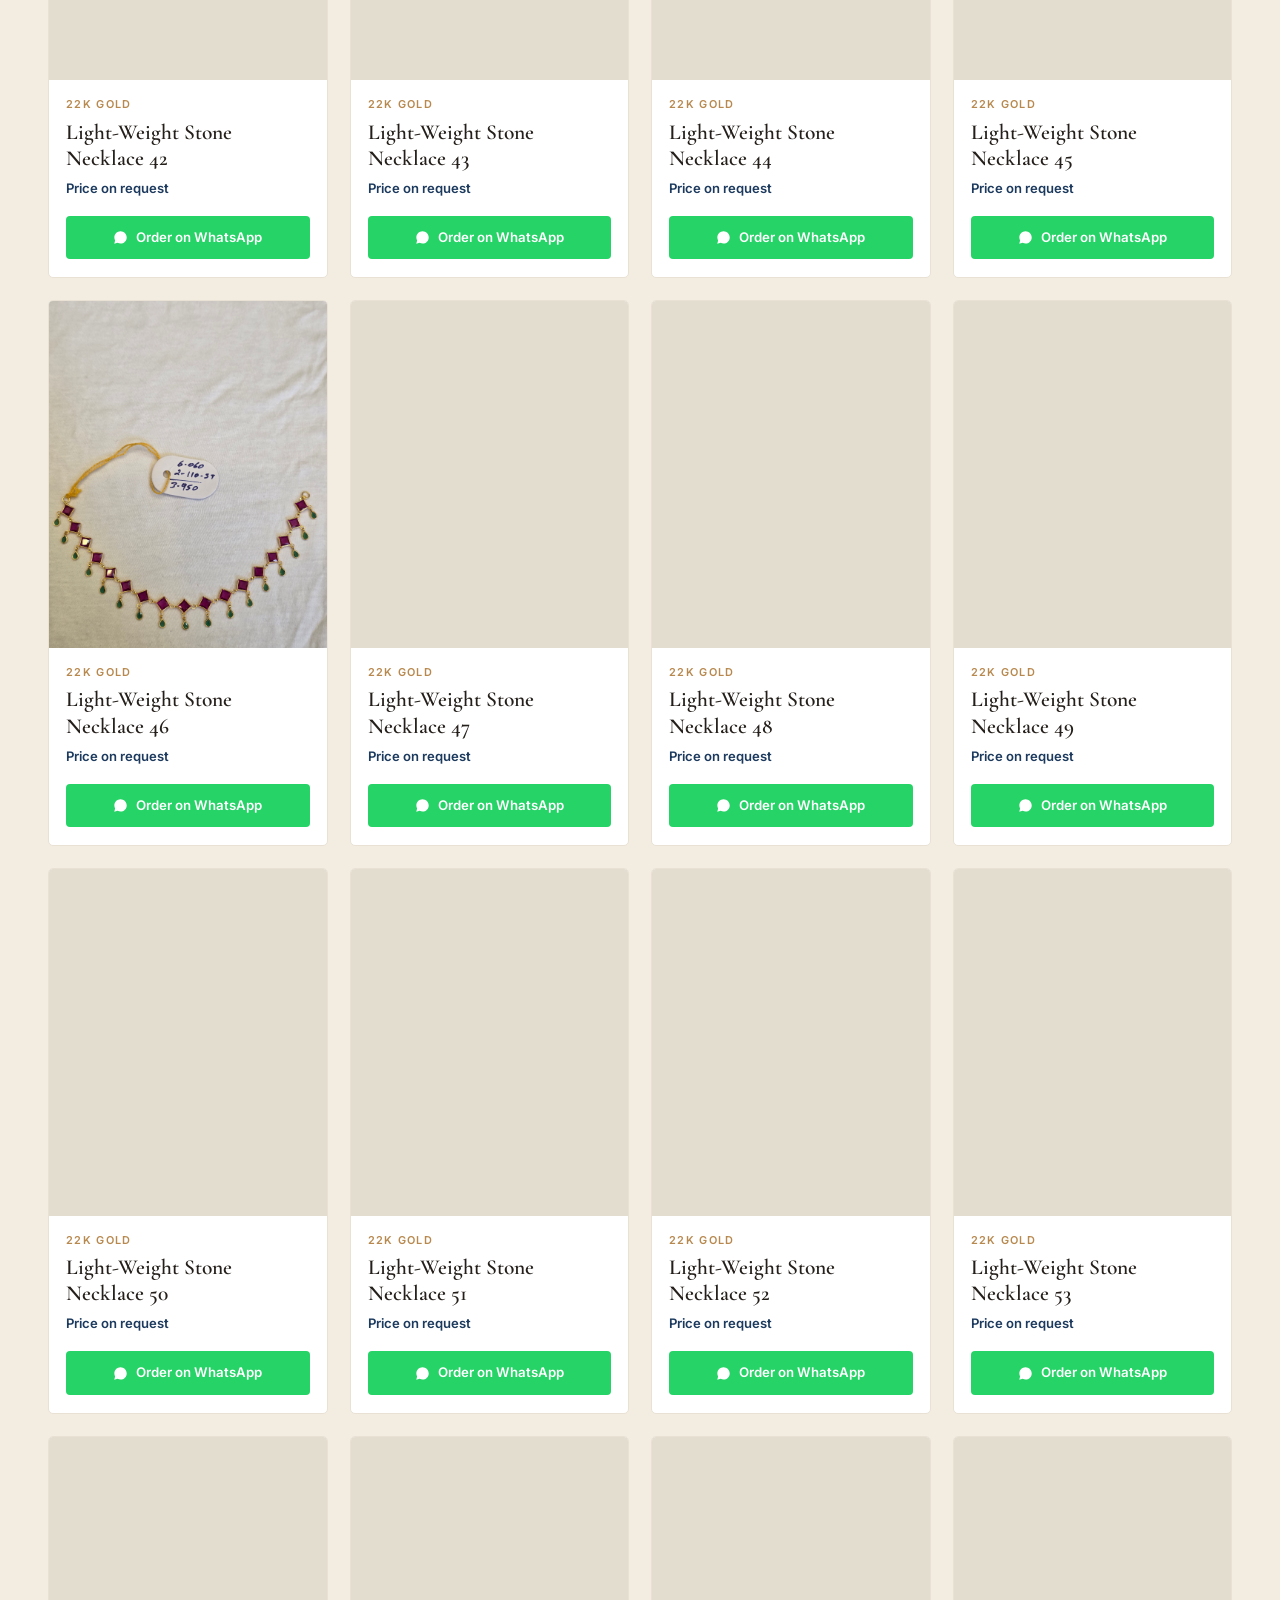
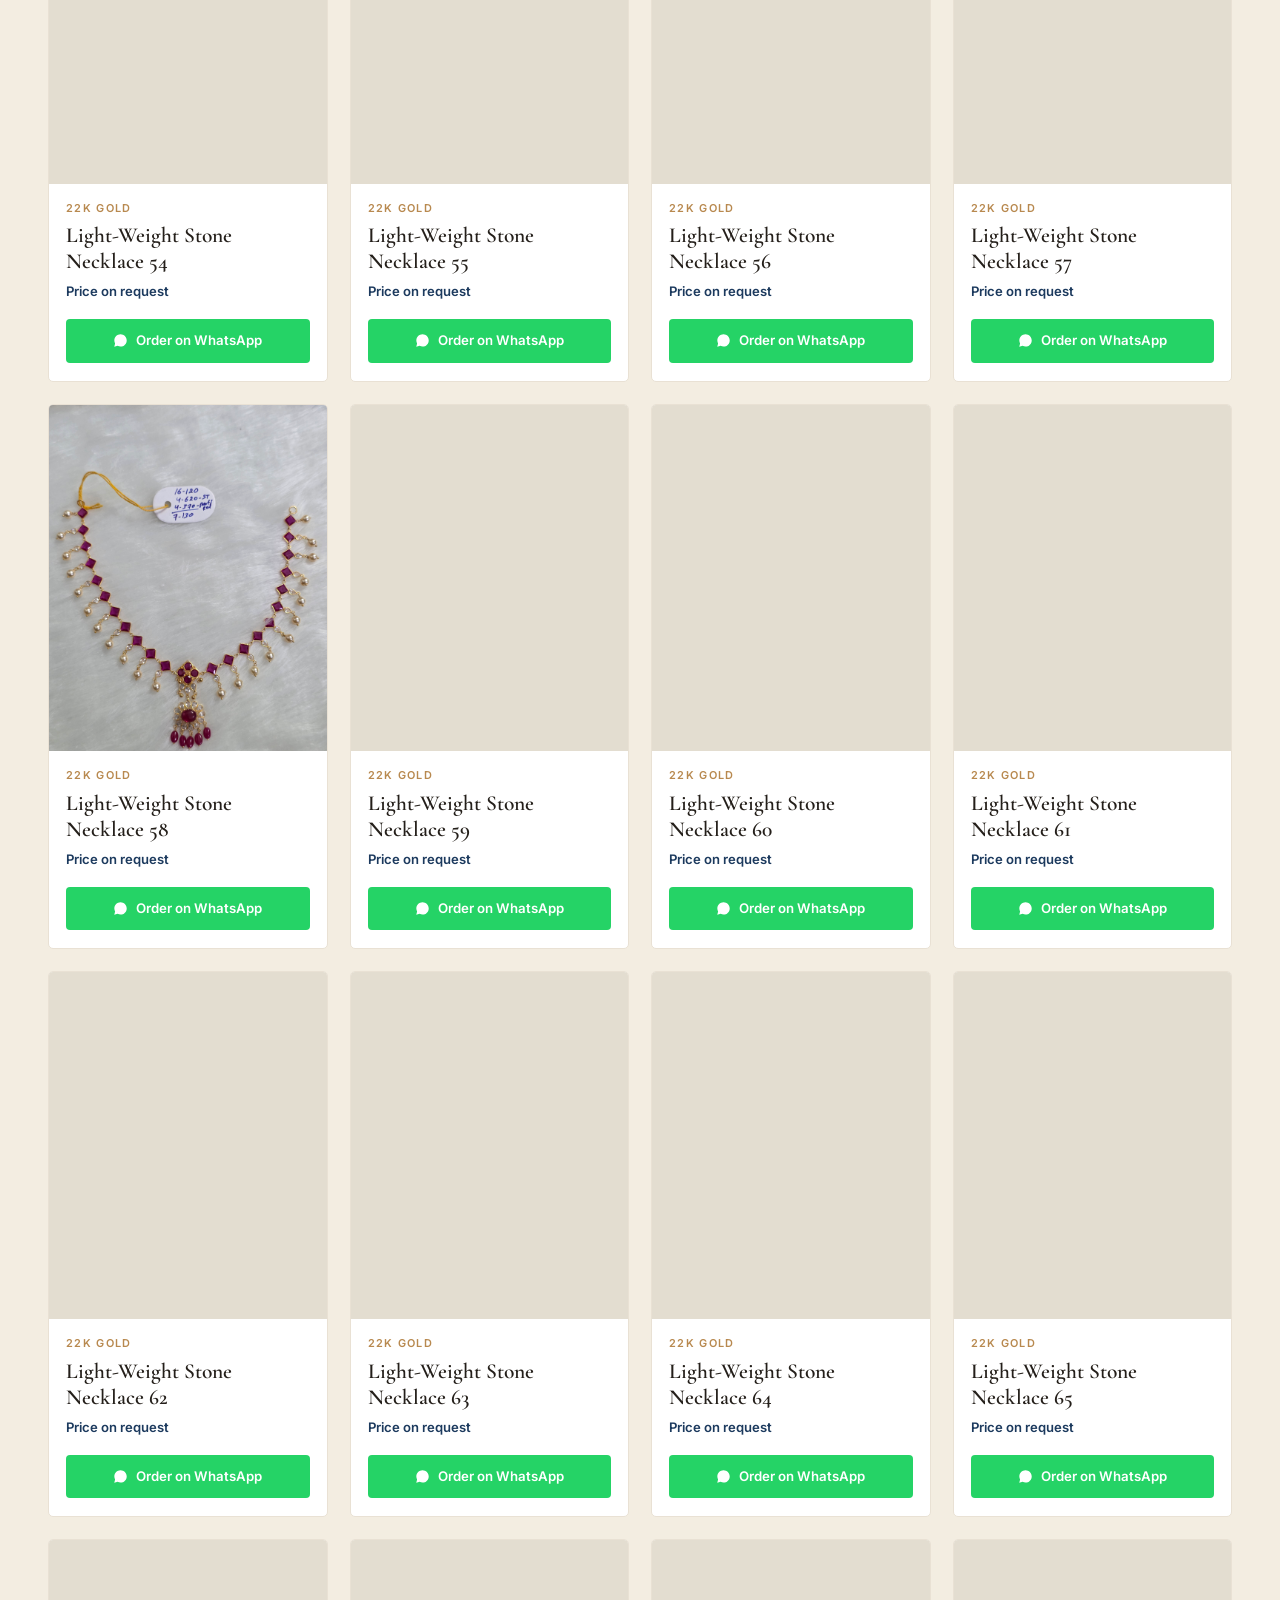
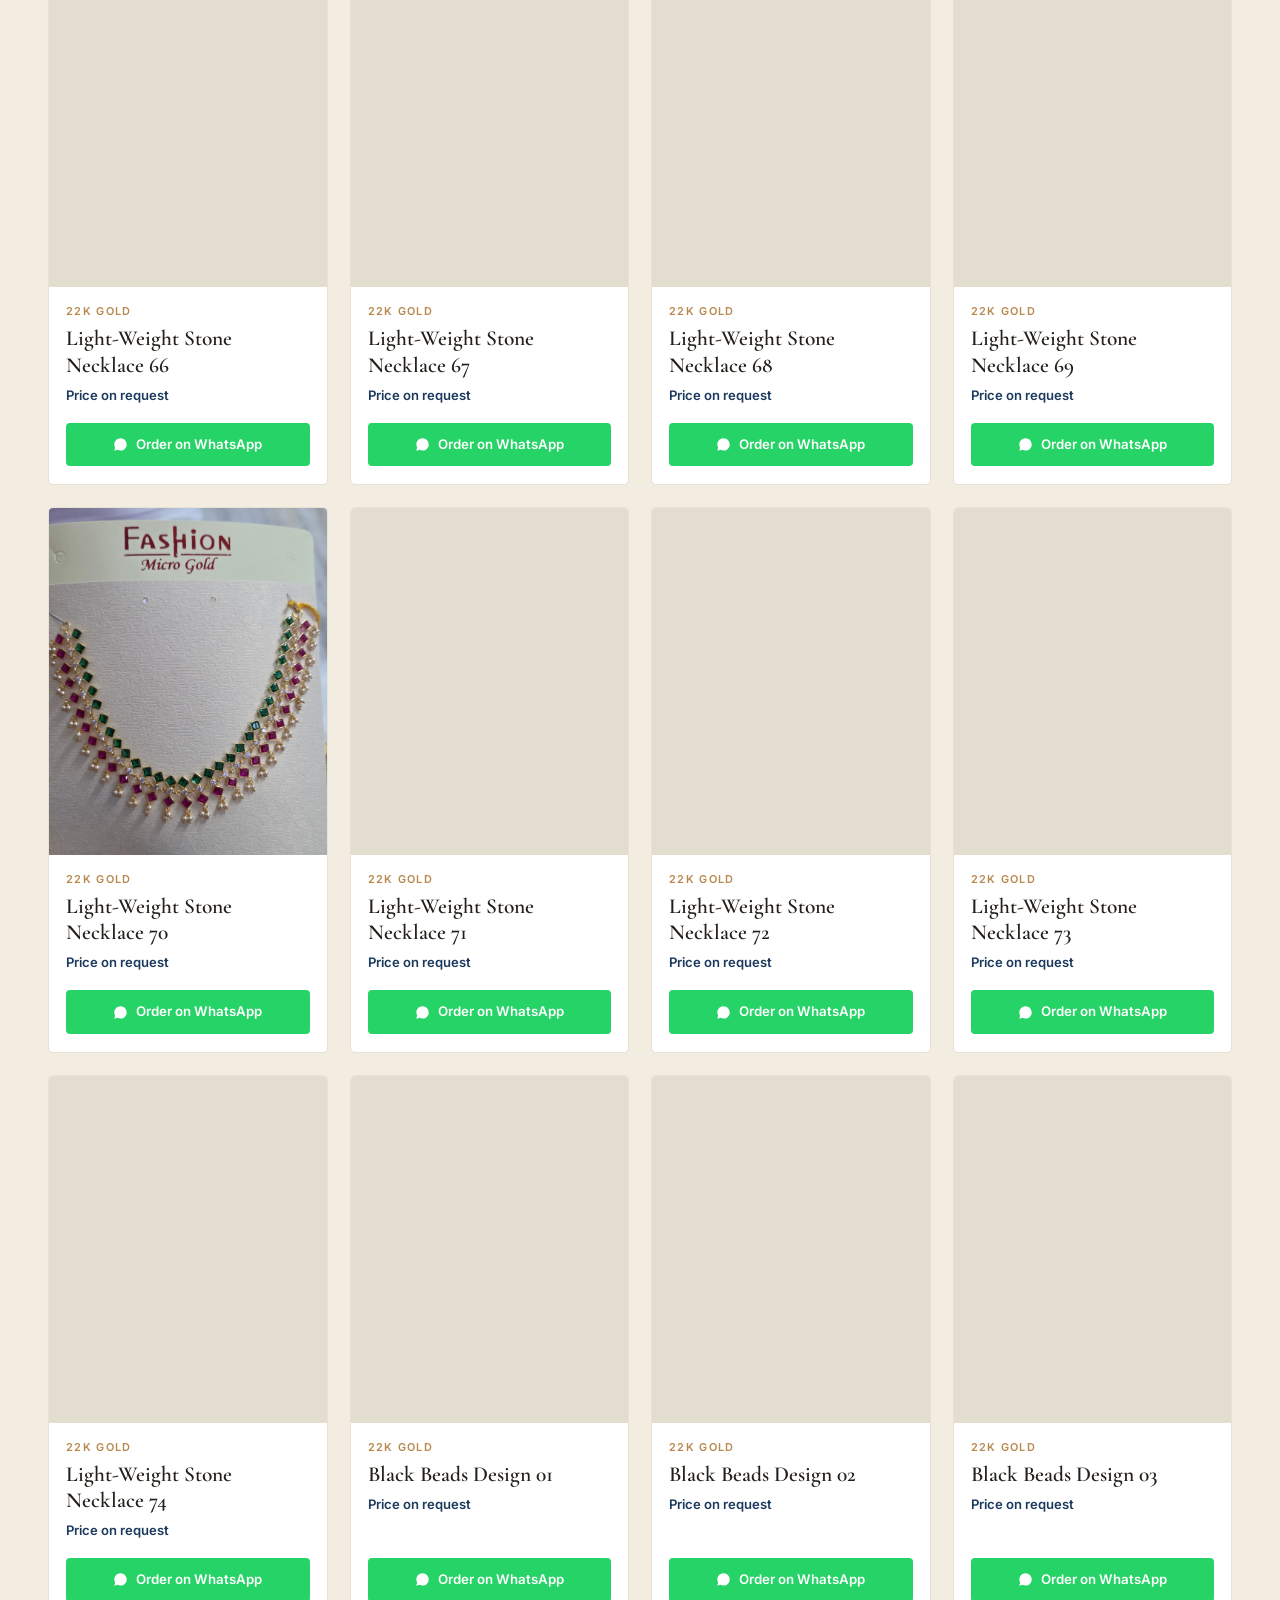
==== commit 9bfee062: "Add Instagram links to header, visit section, and footer Header gets an icon-only link next to the W" ====
--- a/index.html
+++ b/index.html
@@ -132,6 +132,15 @@
 .btn-wa:hover{ background:var(--whatsapp-dark); transform:translateY(-1px); }
 .btn-wa:active{ transform:translateY(0) scale(.985); }
 .btn-wa svg{ width:15px; height:15px; fill:currentColor; flex-shrink:0; }
+
+.icon-btn{
+  display:inline-flex; align-items:center; justify-content:center;
+  width:38px; height:38px; border-radius:50%; color:var(--navy);
+  border:1px solid rgba(28,58,94,.16); flex-shrink:0;
+  transition:border-color .2s ease, background .2s ease, transform .2s var(--ease);
+}
+.icon-btn:hover{ border-color:var(--gold); background:rgba(184,137,79,.08); transform:translateY(-1px); }
+.icon-btn svg{ width:17px; height:17px; fill:currentColor; }
 
 .hero{
   position:relative; overflow:hidden; color:#F4EEE1;
@@ -433,6 +442,9 @@
       Srinivasa Gold Works
     </a>
     <nav class="catnav" id="navChips" aria-label="Filter by category"></nav>
+    <a class="icon-btn" href="https://www.instagram.com/srinivasagoldworks/" target="_blank" rel="noopener" aria-label="Follow Srinivasa Gold Works on Instagram">
+      <svg viewBox="0 0 24 24" aria-hidden="true"><path d="M12 2.16c3.2 0 3.58.01 4.85.07 3.25.15 4.77 1.69 4.92 4.92.06 1.27.07 1.65.07 4.85s-.01 3.58-.07 4.85c-.15 3.23-1.66 4.77-4.92 4.92-1.27.06-1.64.07-4.85.07s-3.58-.01-4.85-.07c-3.26-.15-4.77-1.7-4.92-4.92-.06-1.27-.07-1.65-.07-4.85s.02-3.58.07-4.85c.15-3.23 1.66-4.77 4.92-4.92 1.27-.06 1.65-.07 4.85-.07zM12 0C8.74 0 8.33.01 7.05.07c-4.35.2-6.78 2.62-6.98 6.98C.01 8.33 0 8.74 0 12s.01 3.67.07 4.95c.2 4.36 2.62 6.78 6.98 6.98C8.33 23.99 8.74 24 12 24s3.67-.01 4.95-.07c4.35-.2 6.78-2.62 6.98-6.98.06-1.28.07-1.69.07-4.95s-.01-3.67-.07-4.95c-.2-4.35-2.62-6.78-6.98-6.98C15.67.01 15.26 0 12 0zm0 5.84A6.16 6.16 0 1 0 12 18.16 6.16 6.16 0 0 0 12 5.84zM12 16a4 4 0 1 1 0-8 4 4 0 0 1 0 8zm6.41-11.85a1.44 1.44 0 1 0 0 2.88 1.44 1.44 0 0 0 0-2.88z"/></svg>
+    </a>
     <a class="btn-wa" id="headerWa" href="#" target="_blank" rel="noopener">
       <svg viewBox="0 0 24 24" aria-hidden="true"><path d="M12.04 2C6.58 2 2.13 6.45 2.13 11.91c0 1.75.46 3.39 1.26 4.81L2 22l5.4-1.42a9.87 9.87 0 0 0 4.64 1.18h.01c5.46 0 9.9-4.45 9.9-9.91C21.96 6.45 17.5 2 12.04 2z"/></svg>
       Chat on WhatsApp
@@ -582,6 +594,7 @@
             Chat on WhatsApp
           </a>
           <a class="link-gold" id="callLink" href="tel:+919704073141">Call +91 97040 73141</a>
+          <a class="link-gold" href="https://www.instagram.com/srinivasagoldworks/" target="_blank" rel="noopener">Follow on Instagram</a>
         </div>
       </div>
       <div class="address-card reveal" style="--d:120ms">
@@ -615,6 +628,7 @@
           <li>Ramalayam Street, Indiranagar</li>
           <li>Mangalagiri, Andhra Pradesh 522503</li>
           <li><a href="tel:+919704073141">+91 97040 73141</a></li>
+          <li><a href="https://www.instagram.com/srinivasagoldworks/" target="_blank" rel="noopener">Instagram</a></li>
         </ul>
       </div>
     </div>
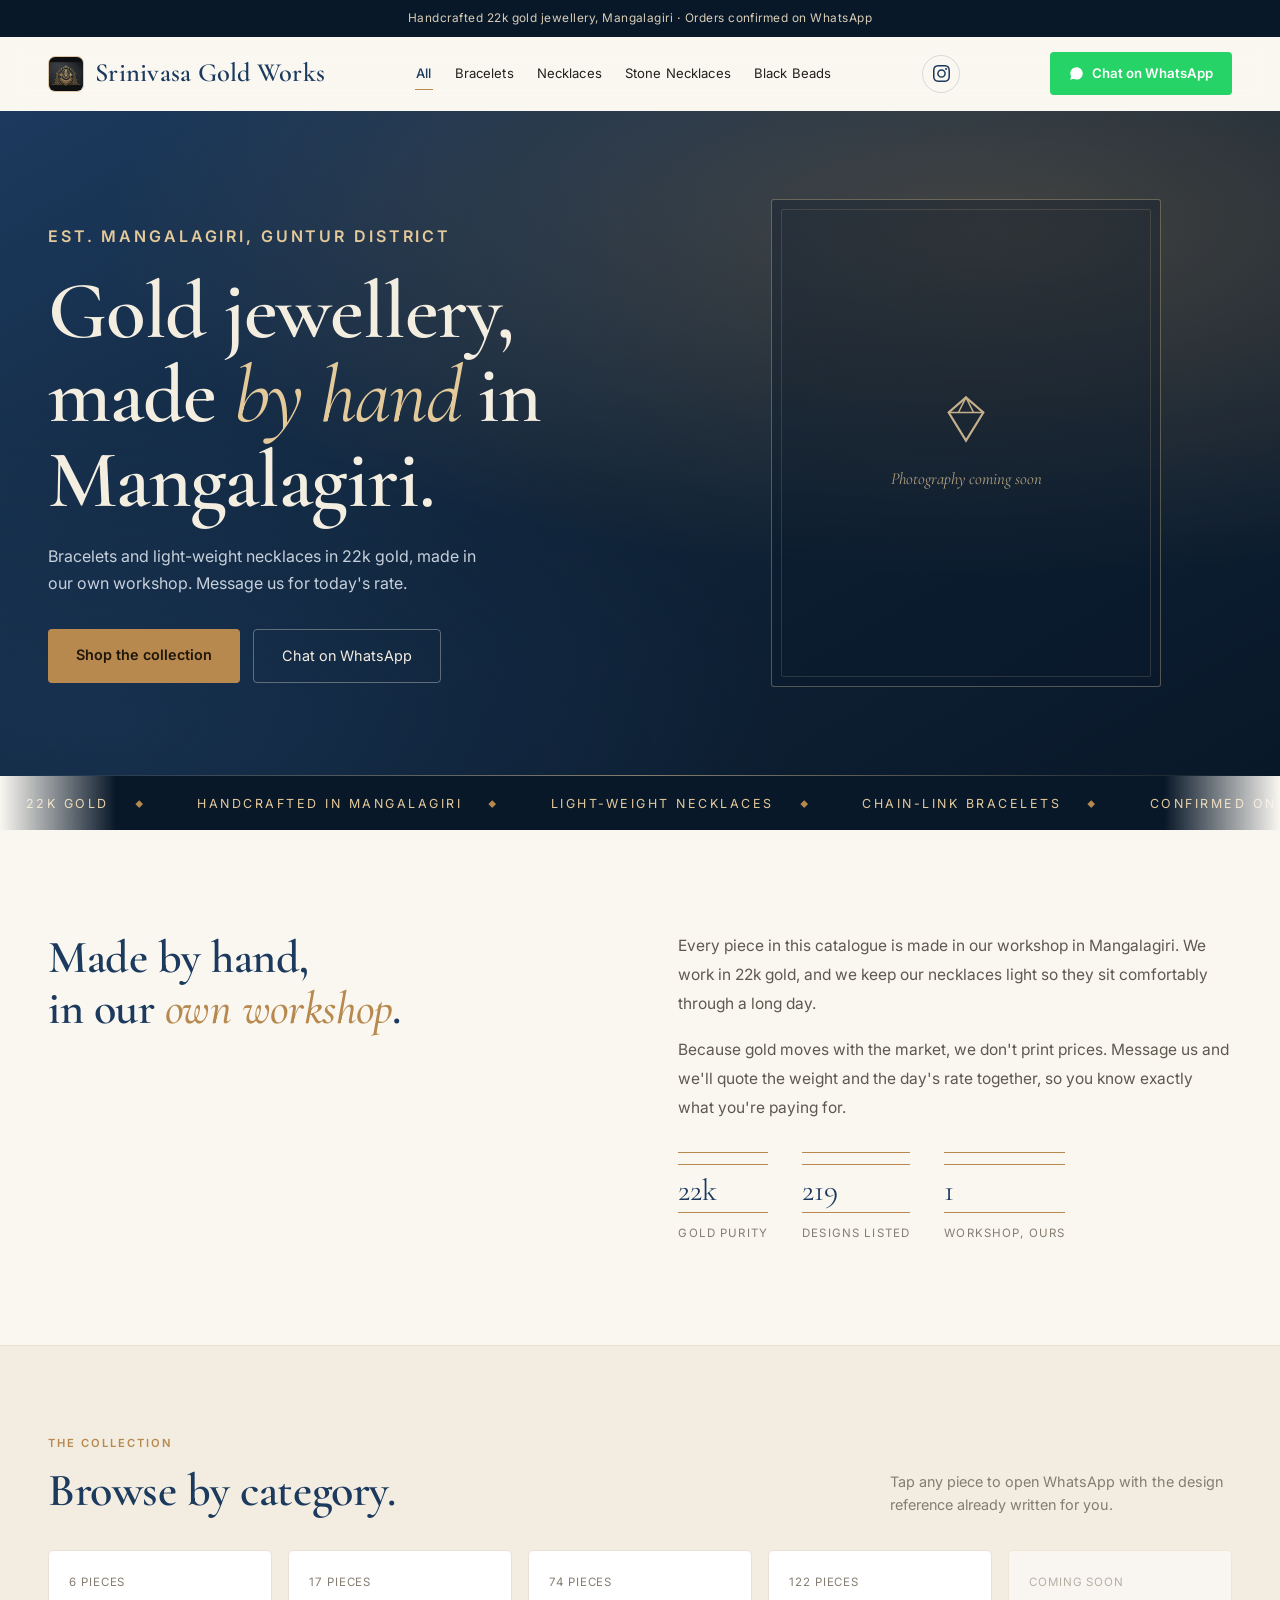
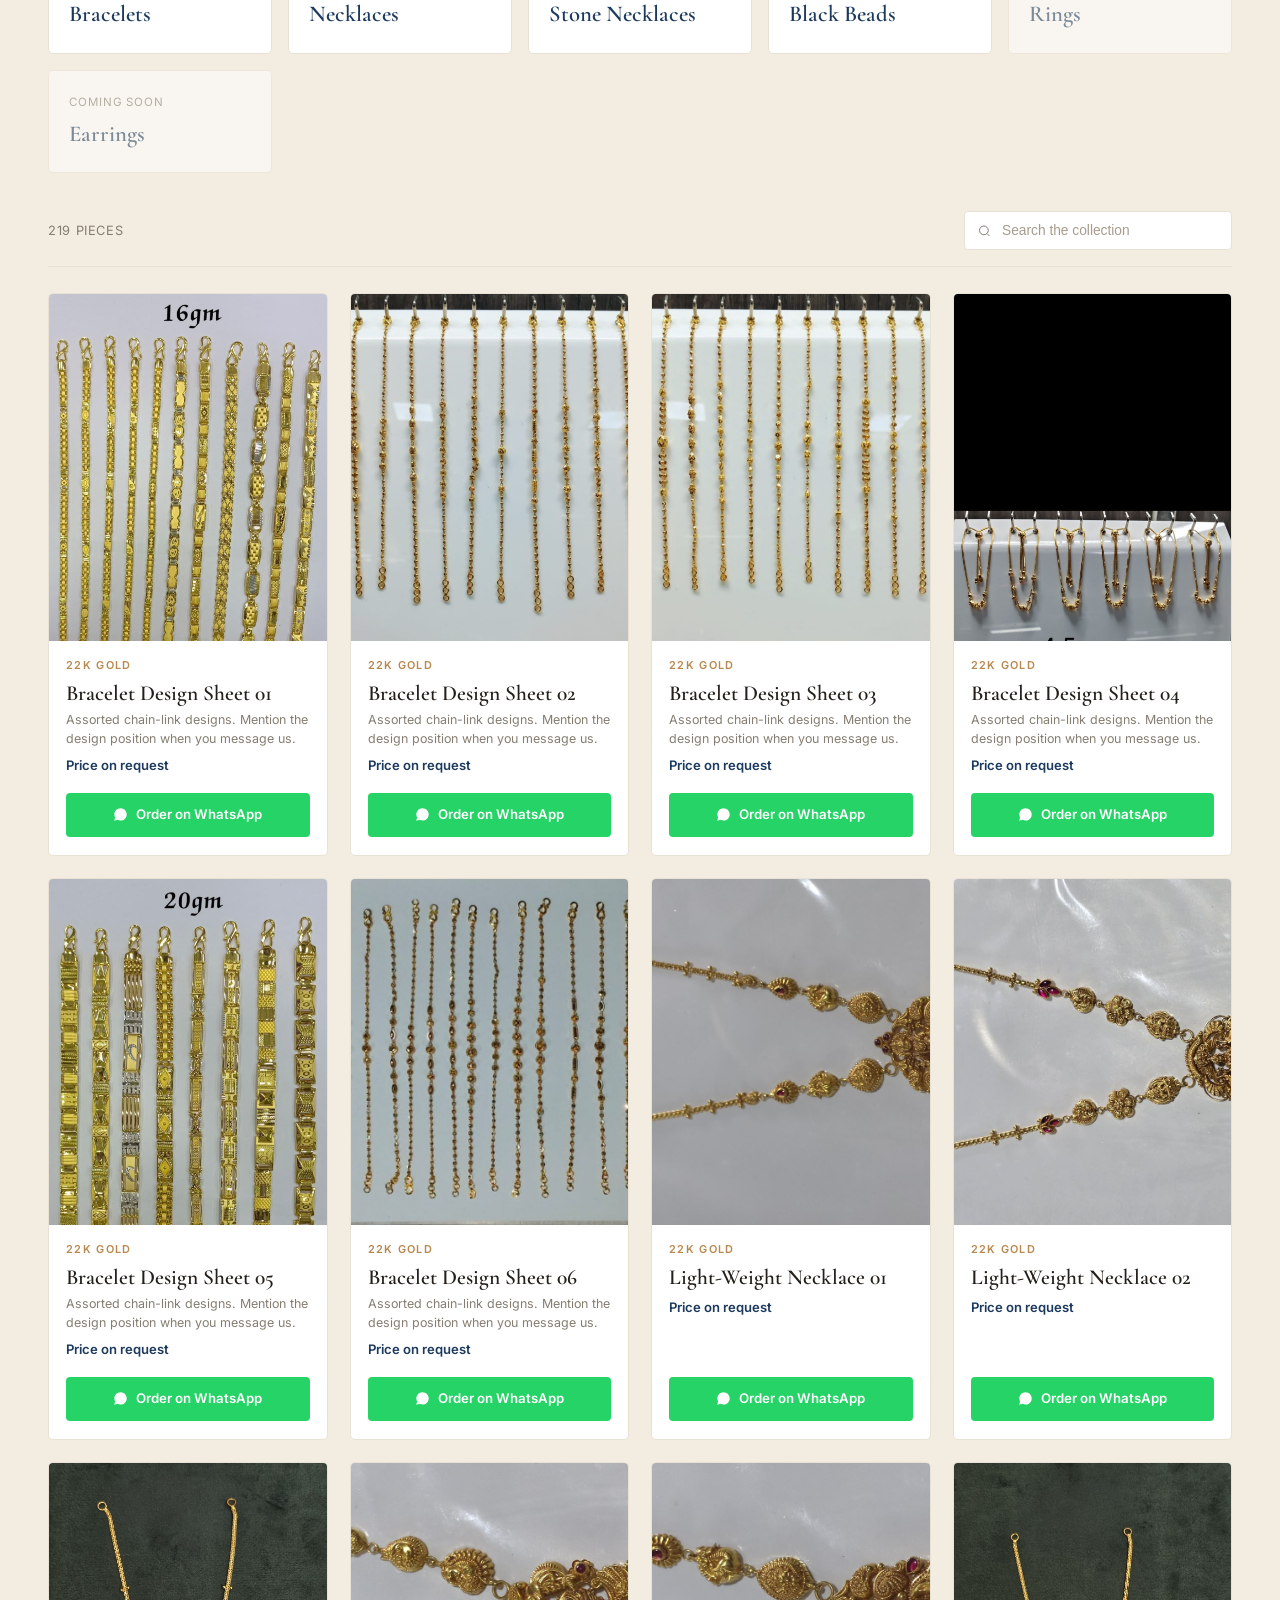
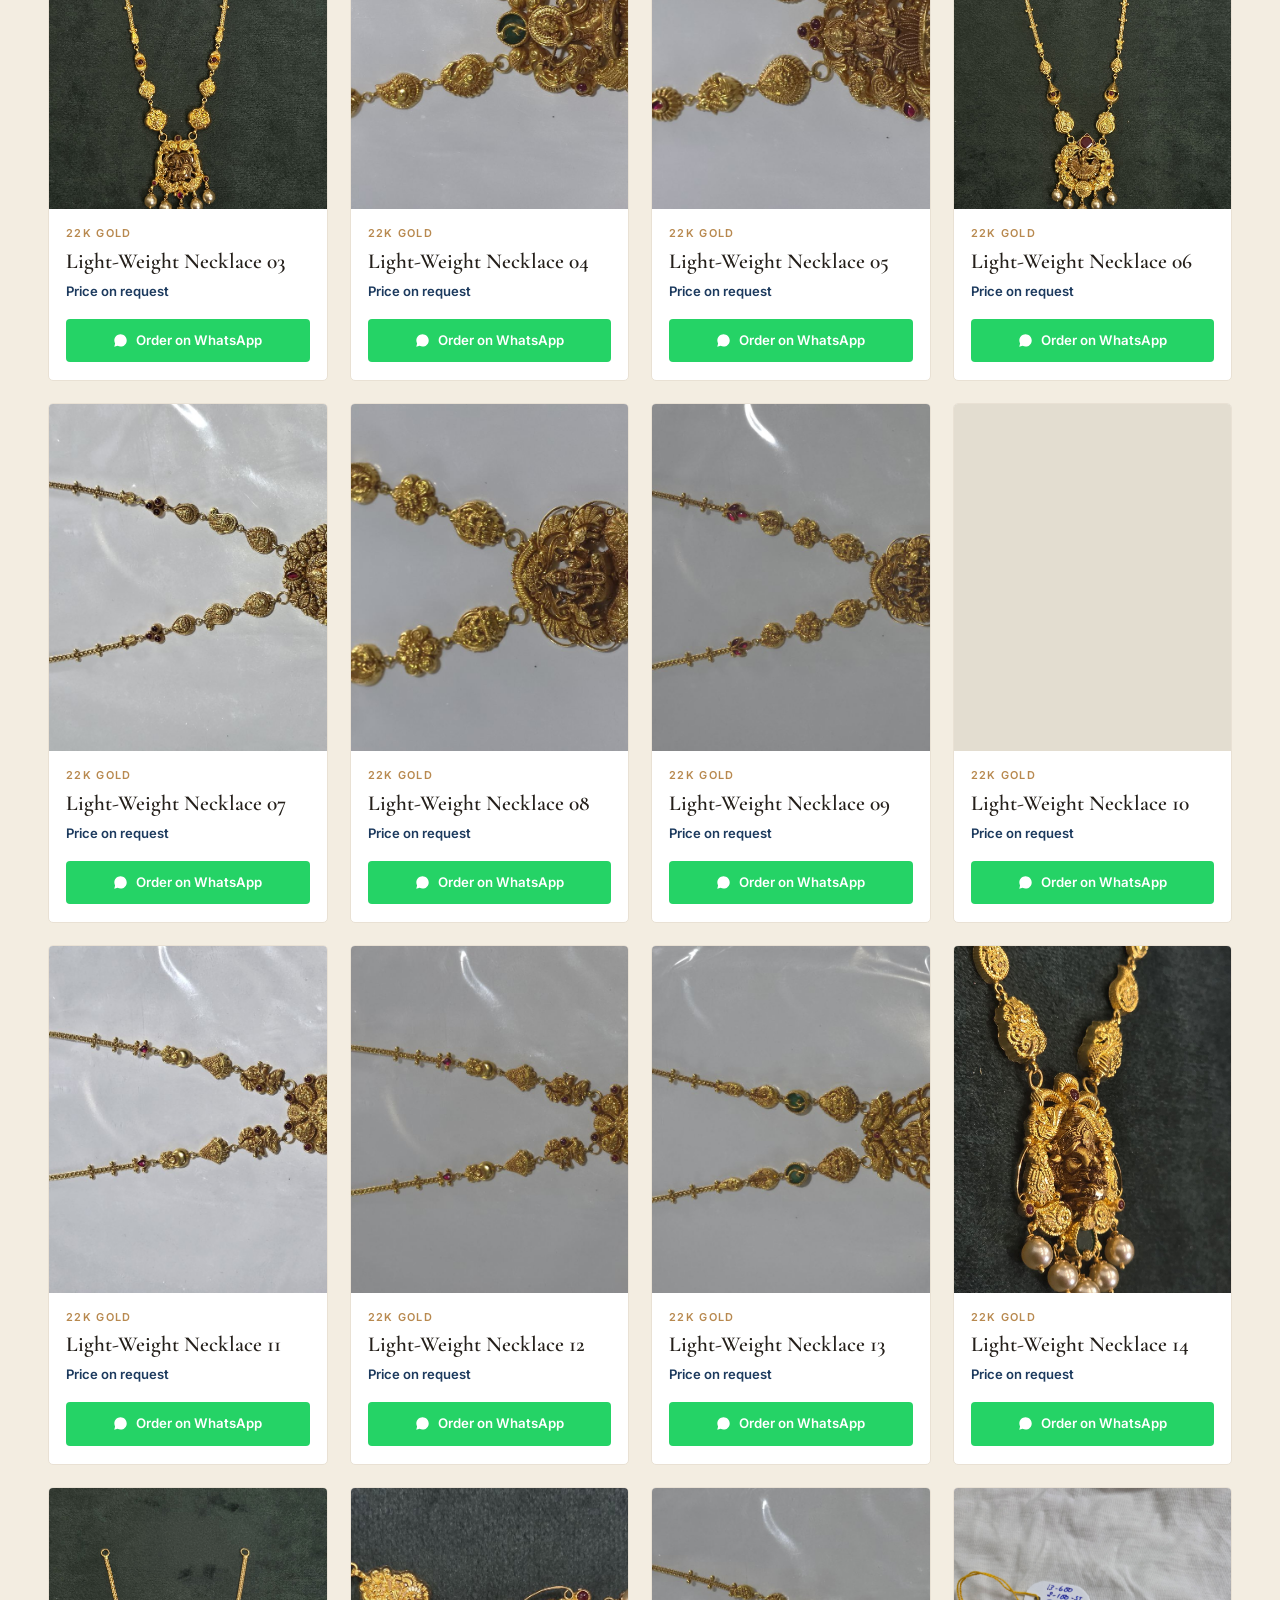
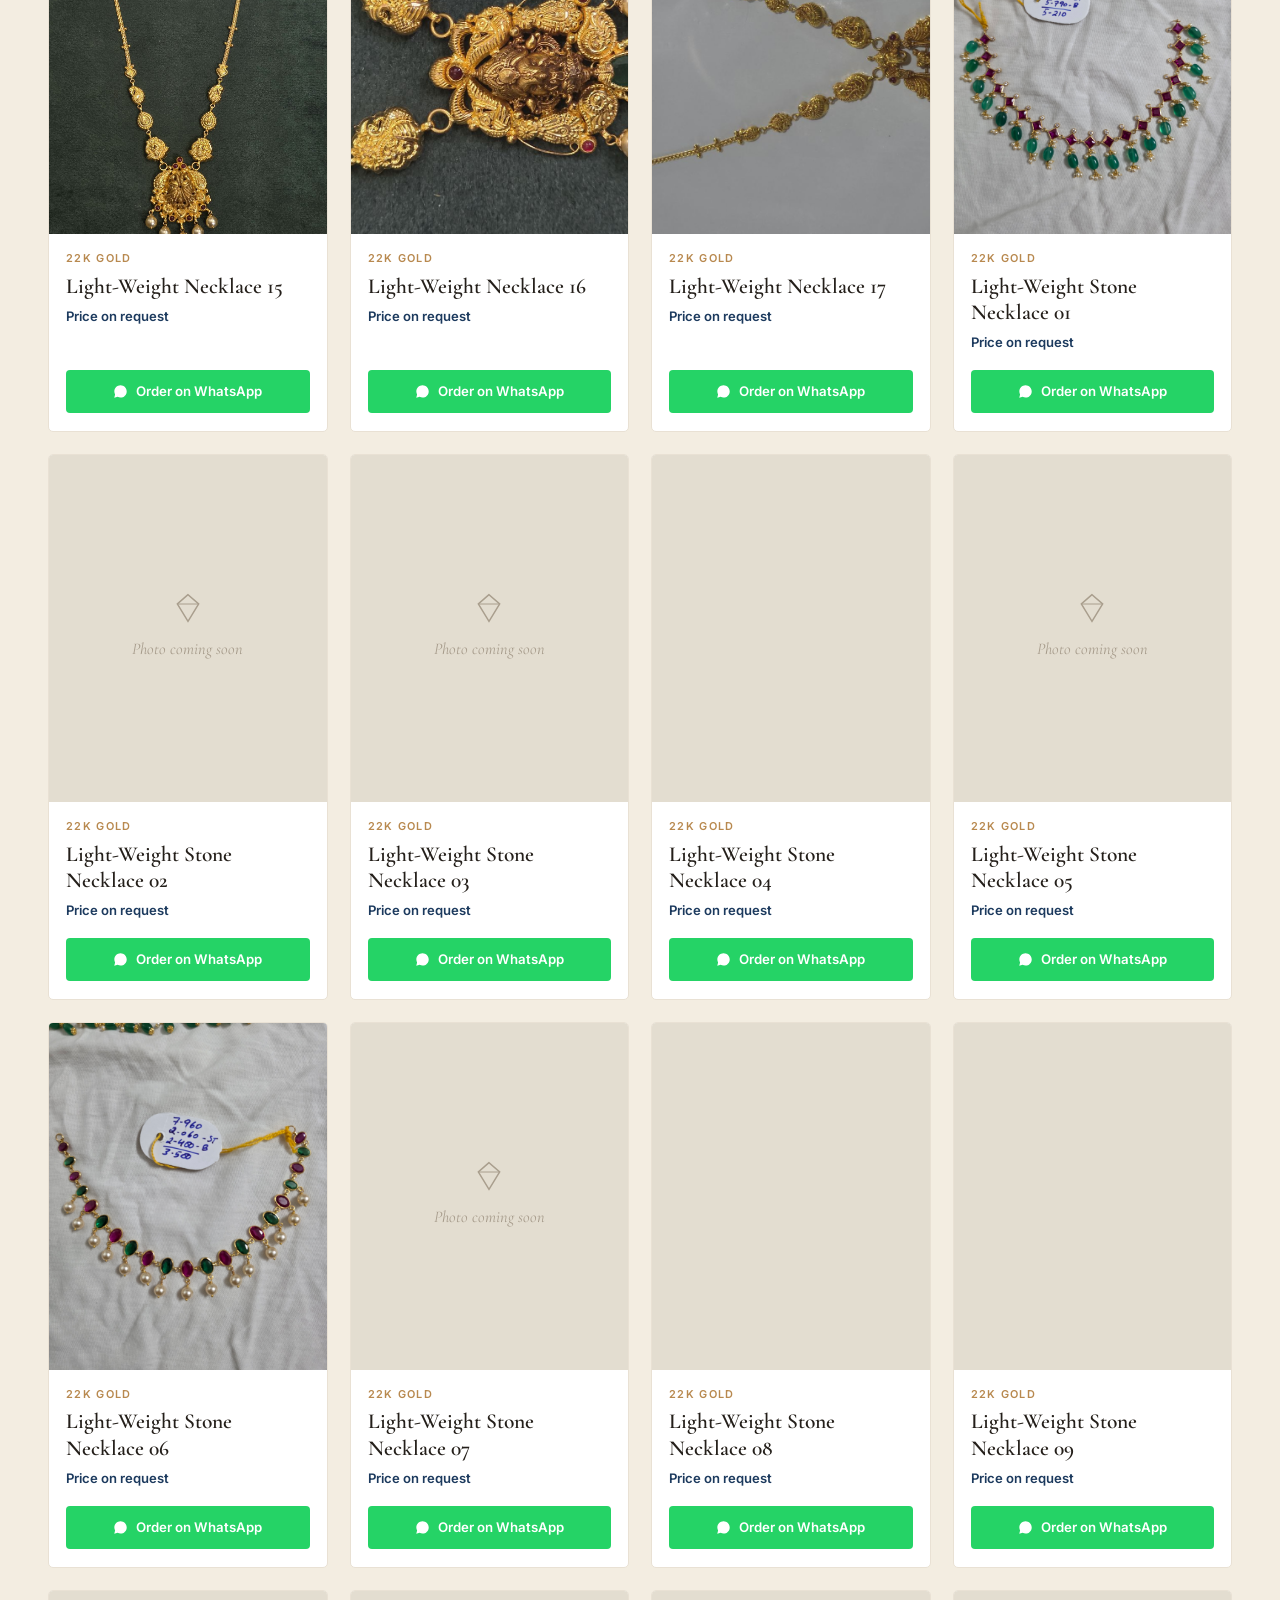
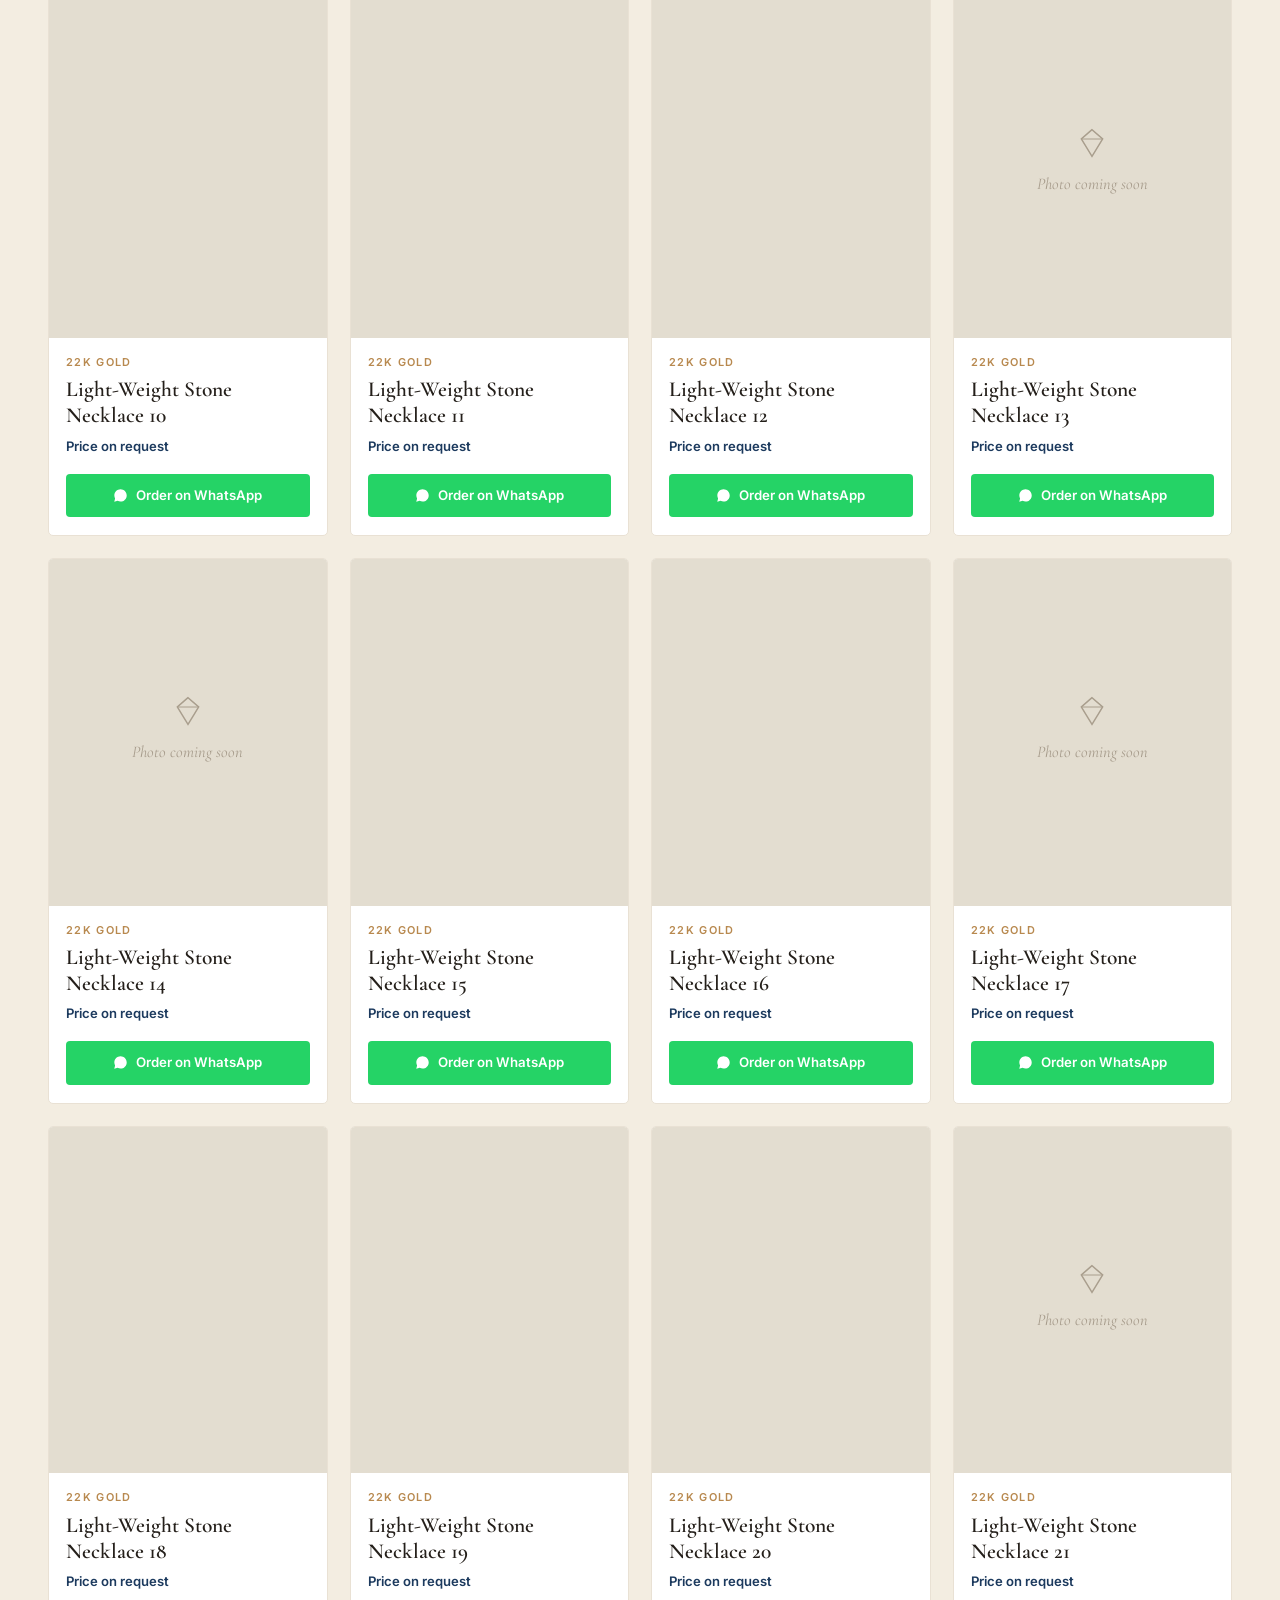
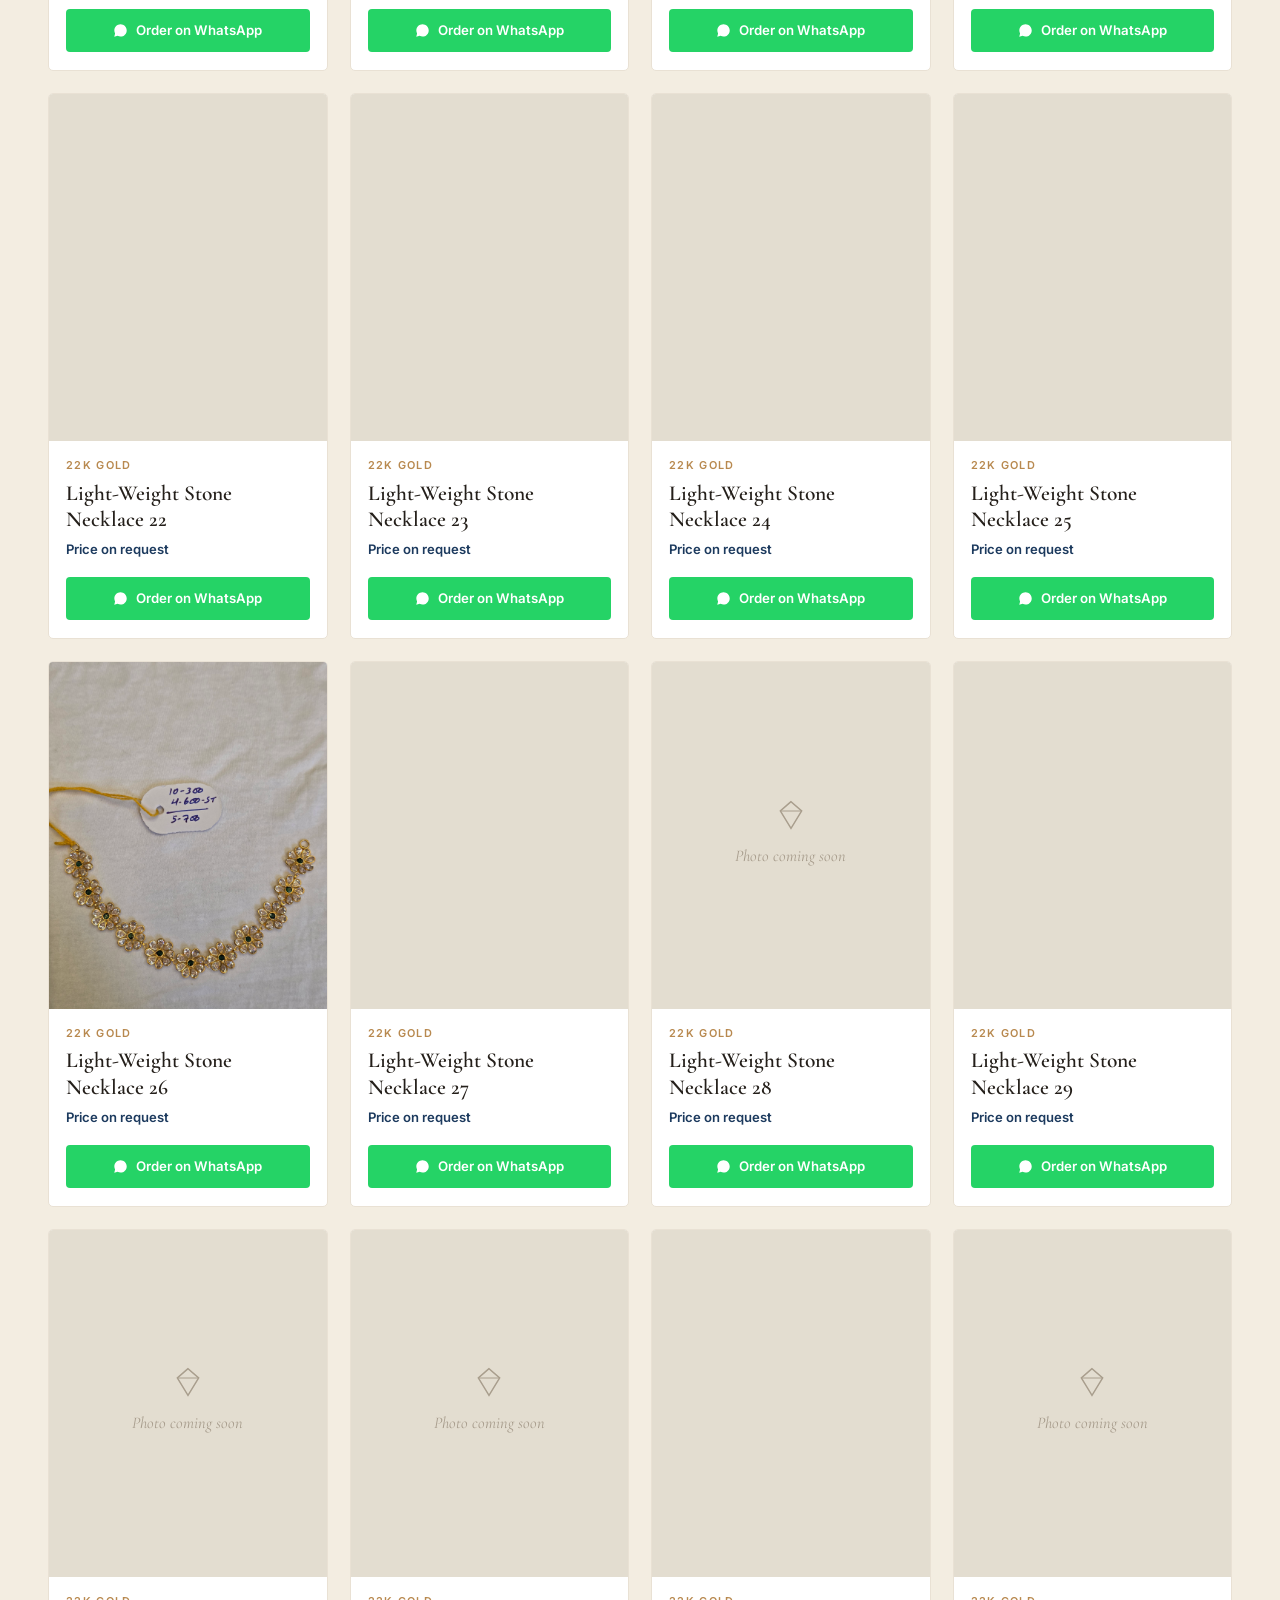
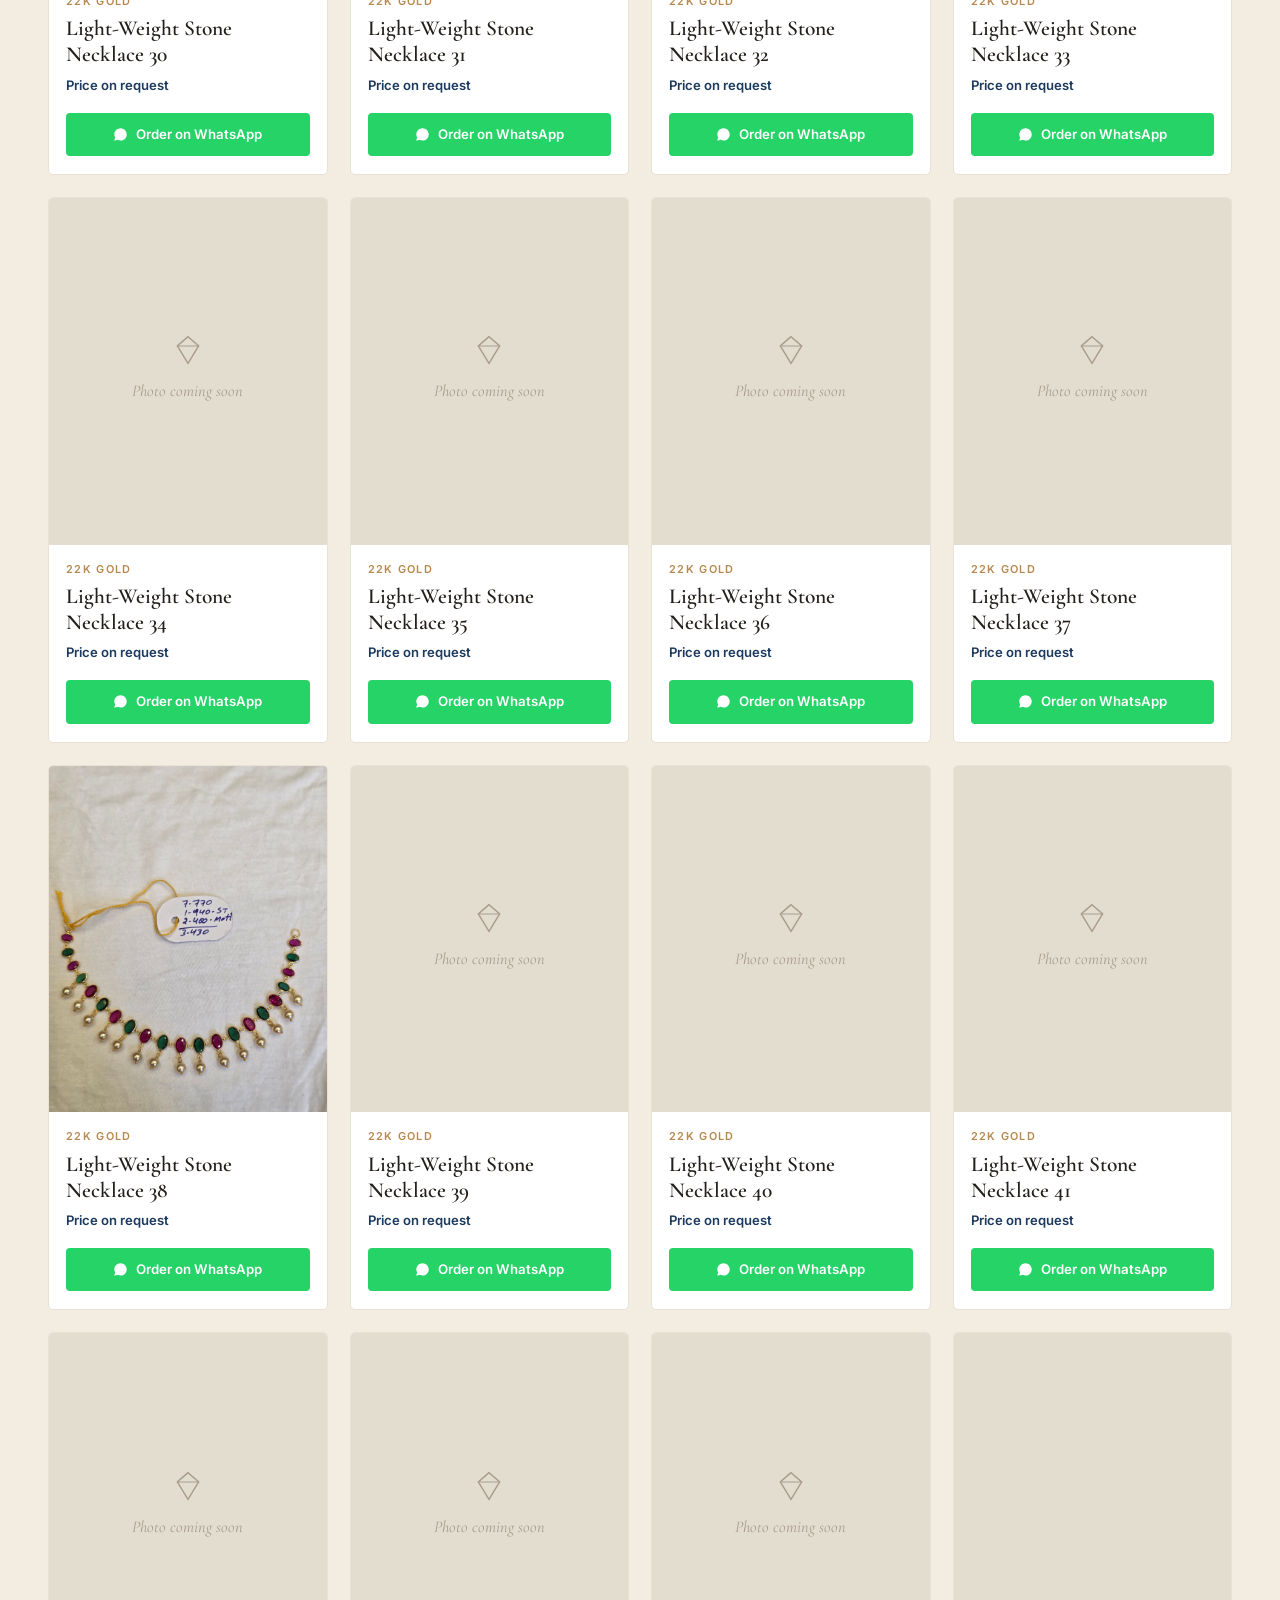
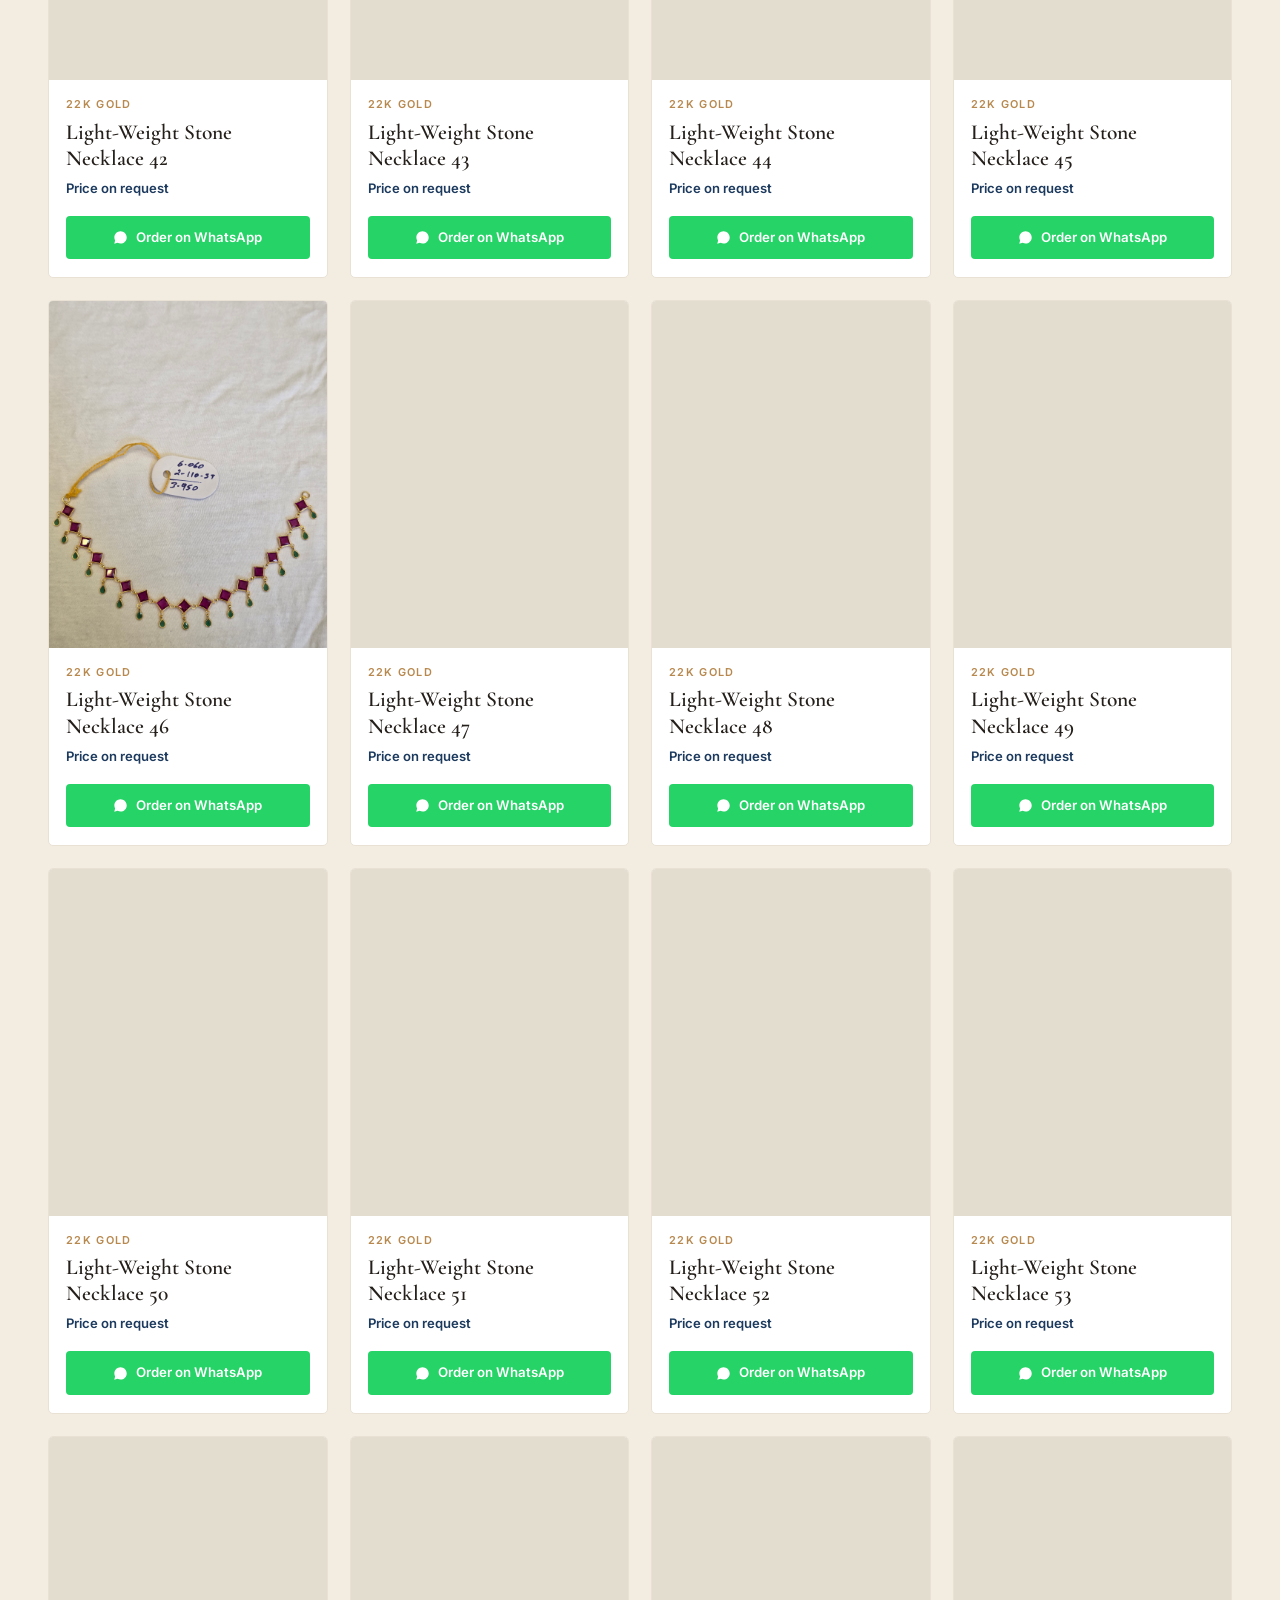
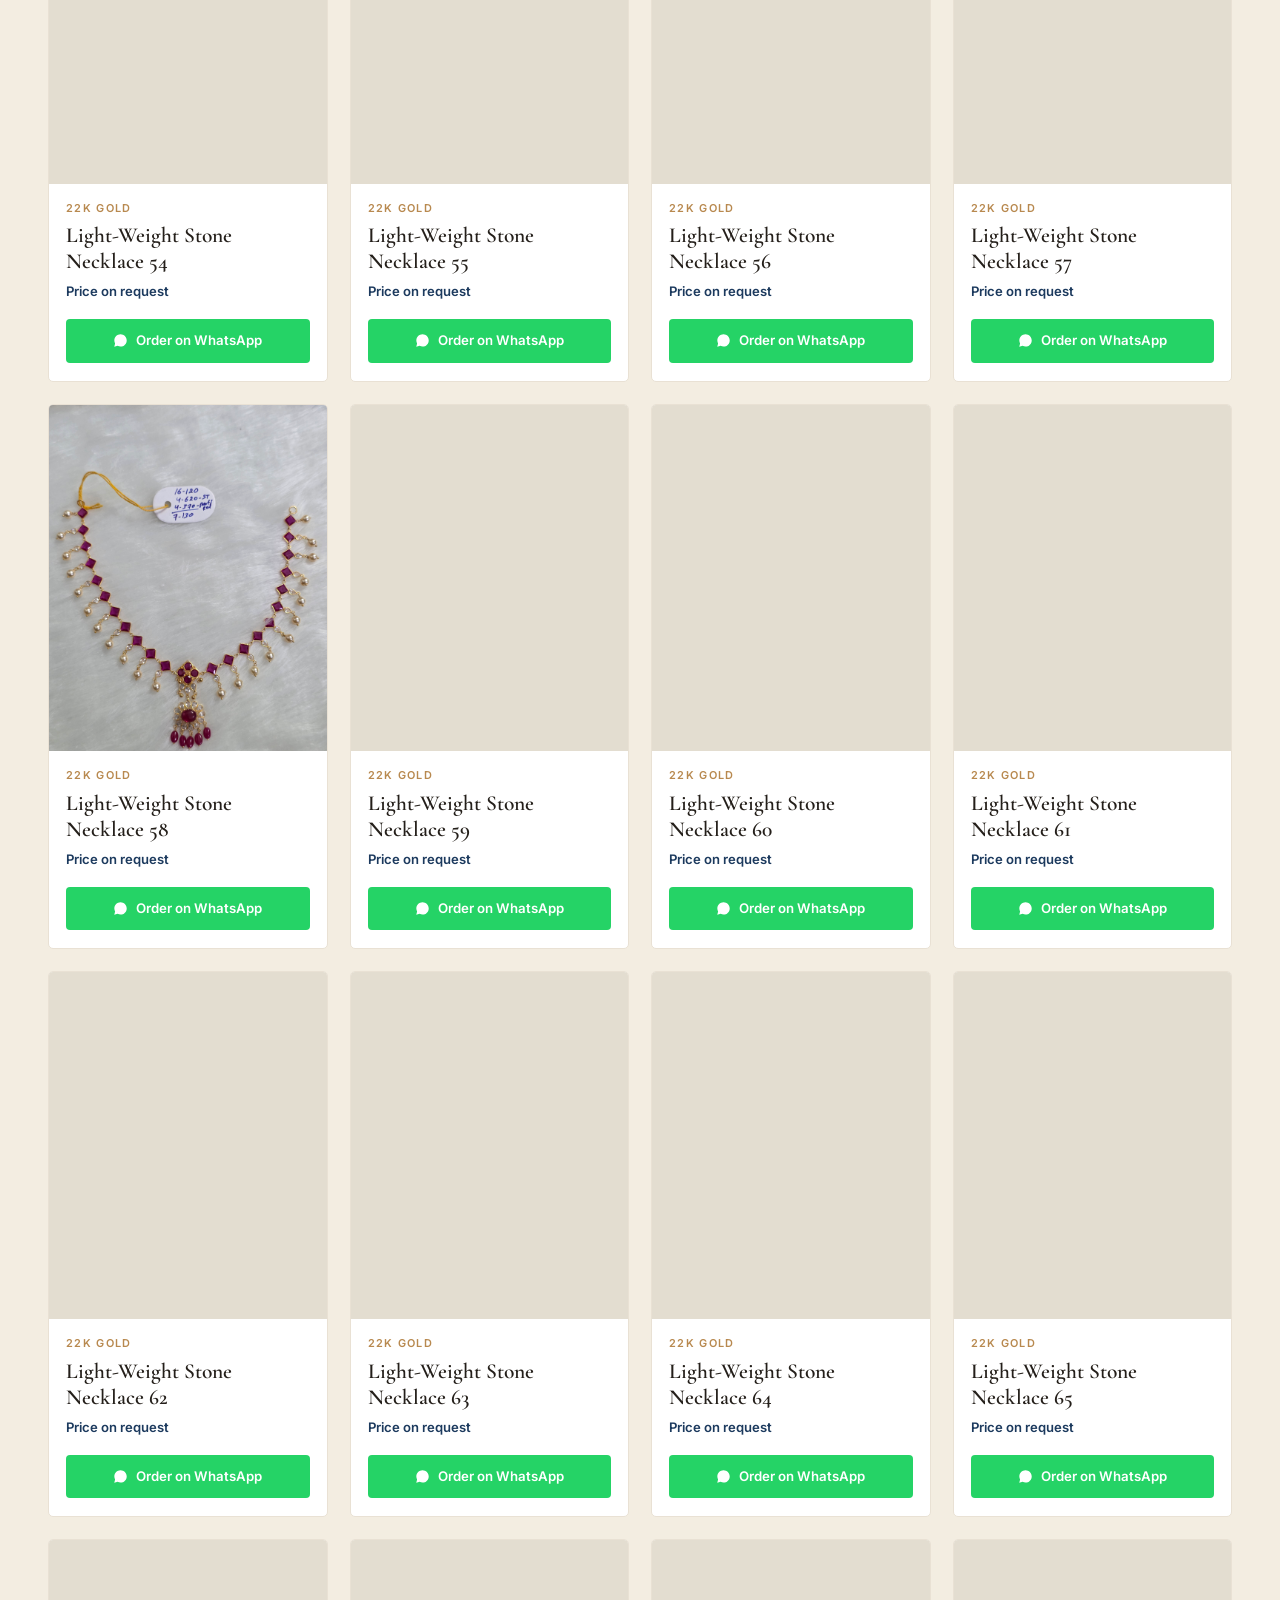
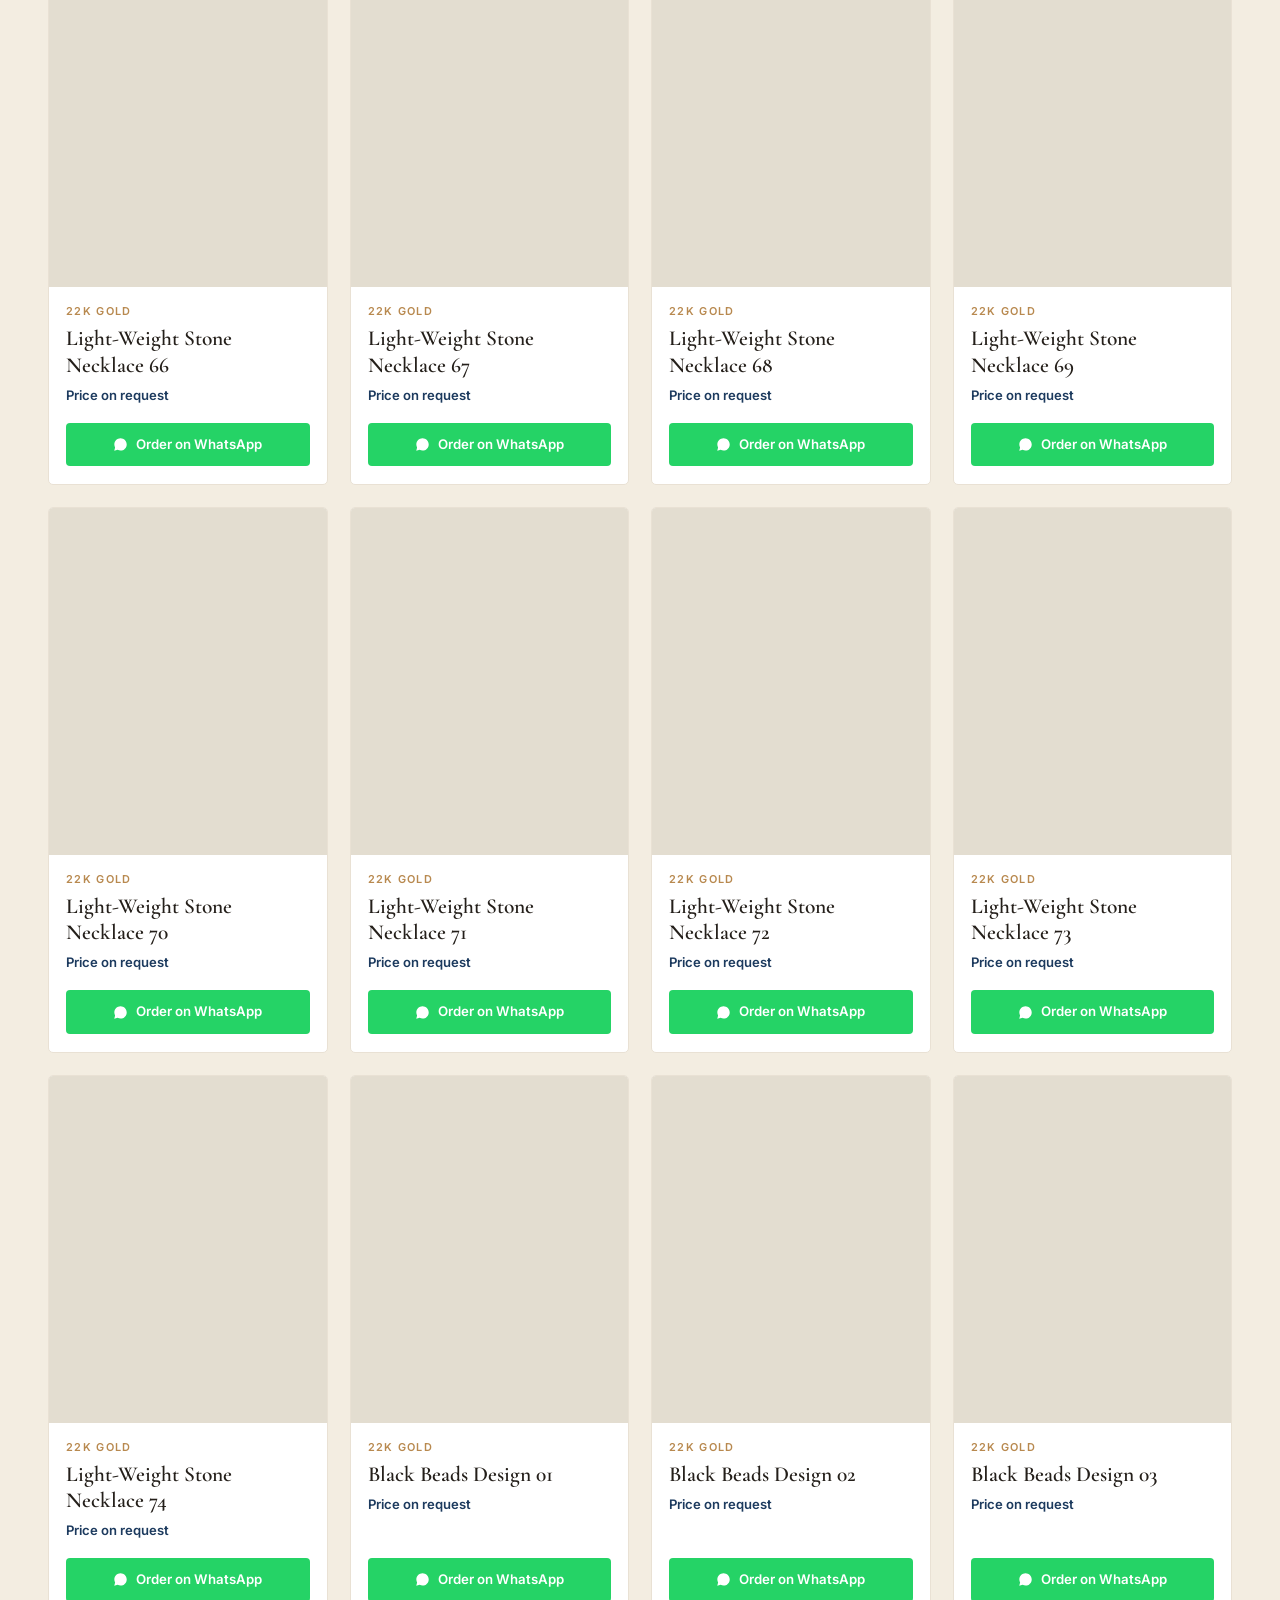
==== commit 4e7a3636: "Replace placeholder mark with real logo, fix nav scroll offset, add image lightbox - Swap the abstra" ====
--- a/index.html
+++ b/index.html
@@ -8,8 +8,7 @@
 <meta name="theme-color" content="#0F2338">
 
 <!-- Link preview for WhatsApp shares. Points at GitHub Pages; update both URLs if
-     a custom domain is added later. The preview stays blank until a real
-     1200x630 image exists at images/og-card.jpg on the deployed site. -->
+     a custom domain is added later. -->
 <meta property="og:type" content="website">
 <meta property="og:site_name" content="Srinivasa Gold Works">
 <meta property="og:title" content="Srinivasa Gold Works — Fine Gold Jewellery in Mangalagiri">
@@ -18,7 +17,7 @@
 <meta property="og:url" content="https://vanapalli.github.io/srinivasa-gold-works-website/">
 <meta name="twitter:card" content="summary_large_image">
 
-<link rel="icon" type="image/svg+xml" href="images/logo-mark.svg">
+<link rel="icon" type="image/png" href="images/logo-mark.png">
 
 <link rel="preconnect" href="https://fonts.googleapis.com">
 <link rel="preconnect" href="https://fonts.gstatic.com" crossorigin>
@@ -53,7 +52,7 @@
 }
 
 *{ box-sizing:border-box; margin:0; padding:0; }
-html{ scroll-behavior:smooth; -webkit-text-size-adjust:100%; }
+html{ scroll-behavior:smooth; scroll-padding-top:96px; -webkit-text-size-adjust:100%; }
 body{
   background:var(--bg); color:var(--ink);
   font-family:'Inter',system-ui,sans-serif; line-height:1.6;
@@ -106,7 +105,10 @@
   display:flex; align-items:center; justify-content:space-between; gap:22px; flex-wrap:wrap;
 }
 .brand{ display:flex; align-items:center; gap:11px; font-size:1.65rem; color:var(--navy); letter-spacing:.01em; }
-.brand img{ width:27px; height:27px; flex-shrink:0; }
+.brand img{
+  width:36px; height:36px; flex-shrink:0; border-radius:7px; object-fit:cover;
+  border:1px solid rgba(184,137,79,.45);
+}
 
 nav.catnav{ display:flex; gap:21px; }
 nav.catnav button{
@@ -281,10 +283,19 @@
 .card:hover{ box-shadow:0 16px 38px rgba(28,58,94,.12); transform:translateY(-4px); border-color:#DED4C2; }
 .card-media{
   aspect-ratio:4/5; overflow:hidden; background:var(--well);
-  display:grid; place-items:center; position:relative;
+  display:grid; place-items:center; position:relative; cursor:zoom-in;
 }
 .card-media img{ width:100%; height:100%; object-fit:cover; transition:transform .6s var(--ease); }
 .card:hover .card-media img{ transform:scale(1.05); }
+.zoom-hint{
+  position:absolute; right:10px; bottom:10px; width:30px; height:30px; border-radius:50%;
+  background:rgba(9,24,41,.55); display:flex; align-items:center; justify-content:center;
+  opacity:0; transition:opacity .25s ease;
+}
+.card:hover .zoom-hint{ opacity:1; }
+.zoom-hint svg{ width:15px; height:15px; stroke:#F4EEE1; fill:none; }
+.card-media.no-photo{ cursor:default; }
+.card-media.no-photo .zoom-hint{ display:none; }
 .card-media.no-photo{
   background:
     var(--well)
@@ -366,7 +377,10 @@
 footer{ background:var(--navy-ink); color:#93A2B2; padding:52px 0 30px; font-size:.83rem; }
 .foot-grid{ display:grid; grid-template-columns:1.4fr 1fr 1fr; gap:36px; }
 .foot-brand{ display:flex; align-items:center; gap:10px; font-family:'Cormorant Garamond',serif; font-size:1.5rem; color:#F4EEE1; }
-.foot-brand img{ width:24px; height:24px; }
+.foot-brand img{
+  width:32px; height:32px; border-radius:6px; object-fit:cover;
+  border:1px solid rgba(228,201,154,.4);
+}
 .foot-tag{ margin-top:12px; max-width:34ch; line-height:1.7; }
 .foot-col h4{ font-size:.72rem; letter-spacing:.16em; text-transform:uppercase; color:var(--gold-light); font-weight:600; font-family:'Inter',sans-serif; }
 .foot-col ul{ list-style:none; margin-top:14px; display:grid; gap:9px; }
@@ -386,6 +400,53 @@
 }
 .fab:hover{ transform:scale(1.06); }
 .fab svg{ width:27px; height:27px; fill:#fff; }
+
+.lightbox{
+  position:fixed; inset:0; z-index:120; background:rgba(9,24,41,.94);
+  display:flex; align-items:center; justify-content:center;
+}
+.lightbox[hidden]{ display:none; }
+.lb-stage{
+  width:min(88vw,900px); height:min(82vh,900px); overflow:hidden;
+  display:flex; align-items:center; justify-content:center; touch-action:none;
+}
+.lb-stage img{
+  max-width:100%; max-height:100%; object-fit:contain; user-select:none;
+  transition:transform .18s ease; will-change:transform; cursor:grab;
+}
+.lb-stage.zoomed img{ cursor:grab; }
+.lb-stage.dragging img{ transition:none; cursor:grabbing; }
+.lb-close, .lb-nav{
+  position:absolute; display:flex; align-items:center; justify-content:center;
+  width:46px; height:46px; border-radius:50%; color:#F4EEE1;
+  background:rgba(244,238,225,.1); border:1px solid rgba(244,238,225,.22);
+  transition:background .2s ease, border-color .2s ease;
+}
+.lb-close:hover, .lb-nav:hover{ background:rgba(244,238,225,.2); border-color:var(--gold-light); }
+.lb-close{ top:18px; right:18px; font-size:1.4rem; line-height:1; }
+.lb-nav{ top:50%; transform:translateY(-50%); font-size:1.6rem; }
+.lb-prev{ left:18px; }
+.lb-next{ right:18px; }
+.lb-nav:disabled{ opacity:.3; pointer-events:none; }
+.lb-zoom{
+  position:absolute; left:50%; bottom:22px; transform:translateX(-50%);
+  display:flex; gap:8px; background:rgba(244,238,225,.1);
+  border:1px solid rgba(244,238,225,.22); border-radius:30px; padding:6px;
+}
+.lb-zoom button{
+  width:38px; height:38px; border-radius:50%; color:#F4EEE1; font-size:1.1rem;
+  transition:background .2s ease;
+}
+.lb-zoom button:hover{ background:rgba(244,238,225,.18); }
+.lb-caption{
+  position:absolute; left:18px; bottom:24px; color:#D8CDB6; font-size:.82rem;
+  max-width:60vw;
+}
+@media (max-width:640px){
+  .lb-caption{ display:none; }
+  .lb-nav{ width:40px; height:40px; }
+  .lb-close{ width:40px; height:40px; }
+}
 
 @media (max-width:1080px){
   nav.catnav{
@@ -396,6 +457,7 @@
   nav.catnav::-webkit-scrollbar{ display:none; }
   nav.catnav button{ flex:0 0 auto; scroll-snap-align:start; }
   .header-inner{ padding-bottom:9px; }
+  html{ scroll-padding-top:132px; }
 }
 @media (max-width:960px){
   .craft-grid, .visit-grid{ grid-template-columns:1fr; }
@@ -438,7 +500,7 @@
 <header id="siteHeader">
   <div class="header-inner">
     <a class="brand serif" href="#top" aria-label="Srinivasa Gold Works, home">
-      <img src="images/logo-mark.svg" alt="" aria-hidden="true">
+      <img src="images/logo-mark.png" alt="" aria-hidden="true">
       Srinivasa Gold Works
     </a>
     <nav class="catnav" id="navChips" aria-label="Filter by category"></nav>
@@ -613,7 +675,7 @@
     <div class="foot-grid">
       <div>
         <div class="foot-brand">
-          <img src="images/logo-mark.svg" alt="" aria-hidden="true">
+          <img src="images/logo-mark.png" alt="" aria-hidden="true">
           Srinivasa Gold Works
         </div>
         <p class="foot-tag">Handcrafted 22k gold bracelets and light-weight necklaces, made in Mangalagiri, Guntur District.</p>
@@ -642,6 +704,21 @@
 <a class="fab" id="fabWa" href="#" target="_blank" rel="noopener" aria-label="Chat with us on WhatsApp">
   <svg viewBox="0 0 24 24" aria-hidden="true"><path d="M12.04 2C6.58 2 2.13 6.45 2.13 11.91c0 1.75.46 3.39 1.26 4.81L2 22l5.4-1.42a9.87 9.87 0 0 0 4.64 1.18h.01c5.46 0 9.9-4.45 9.9-9.91C21.96 6.45 17.5 2 12.04 2z"/></svg>
 </a>
+
+<div class="lightbox" id="lightbox" role="dialog" aria-modal="true" aria-label="Image preview" hidden>
+  <button class="lb-close" id="lbClose" aria-label="Close preview">&times;</button>
+  <button class="lb-nav lb-prev" id="lbPrev" aria-label="Previous piece">&lsaquo;</button>
+  <div class="lb-stage" id="lbStage">
+    <img id="lbImg" src="" alt="">
+  </div>
+  <button class="lb-nav lb-next" id="lbNext" aria-label="Next piece">&rsaquo;</button>
+  <div class="lb-zoom">
+    <button type="button" id="lbZoomOut" aria-label="Zoom out">&minus;</button>
+    <button type="button" id="lbZoomReset" aria-label="Reset zoom" style="font-size:.85rem;">1:1</button>
+    <button type="button" id="lbZoomIn" aria-label="Zoom in">+</button>
+  </div>
+  <div class="lb-caption" id="lbCaption"></div>
+</div>
 
 <script>
 const WHATSAPP_NUMBER = "919704073141";
@@ -675,6 +752,7 @@
 
 let activeCategory = "All";
 let searchTerm = "";
+let currentList = [];
 
 const $ = id => document.getElementById(id);
 const navChipsEl   = $('navChips');
@@ -769,15 +847,20 @@
   gridEl.style.display = 'grid';
   emptyStateEl.style.display = 'none';
 
+  currentList = list;
+
   gridEl.innerHTML = list.map((p, i) => {
     const msg = `Hi! I'm interested in the ${p.name} from Srinivasa Gold Works. Could you share more details and today's price?`;
     const eager = i < 4;
     return `
     <article class="card reveal" style="--d:${(i % 4) * 70}ms">
-      <div class="card-media">
+      <div class="card-media" data-index="${i}">
         <img src="${esc(p.image)}" alt="${esc(p.name)}"
              loading="${eager ? 'eager' : 'lazy'}" fetchpriority="${eager ? 'high' : 'auto'}" decoding="async"
              onerror="this.closest('.card-media').classList.add('no-photo'); this.remove();">
+        <div class="zoom-hint" aria-hidden="true">
+          <svg viewBox="0 0 24 24" fill="none" stroke-width="1.8"><circle cx="10.5" cy="10.5" r="6.5"/><path d="M15.2 15.2 L21 21 M8 10.5 H13 M10.5 8 V13"/></svg>
+        </div>
       </div>
       <div class="card-body">
         <div class="card-cat">22k Gold</div>
@@ -836,6 +919,107 @@
   { threshold:1 }
 ).observe(sentinel);
 
+(function lightbox(){
+  const lb        = $('lightbox');
+  const stage     = $('lbStage');
+  const img       = $('lbImg');
+  const caption   = $('lbCaption');
+  const prevBtn   = $('lbPrev');
+  const nextBtn   = $('lbNext');
+
+  let index = -1;
+  let scale = 1;
+  let tx = 0, ty = 0;
+  let dragging = false, lastX = 0, lastY = 0;
+
+  function applyTransform(){
+    img.style.transform = `translate(${tx}px, ${ty}px) scale(${scale})`;
+    stage.classList.toggle('zoomed', scale > 1);
+  }
+
+  function resetZoom(){
+    scale = 1; tx = 0; ty = 0;
+    applyTransform();
+  }
+
+  function show(i){
+    if(!currentList.length) return;
+    index = (i + currentList.length) % currentList.length;
+    const p = currentList[index];
+    img.src = p.image;
+    img.alt = p.name;
+    caption.textContent = `${p.name} — ${index + 1} of ${currentList.length}`;
+    resetZoom();
+    prevBtn.disabled = currentList.length < 2;
+    nextBtn.disabled = currentList.length < 2;
+  }
+
+  function open(i){
+    show(i);
+    lb.hidden = false;
+    document.body.style.overflow = 'hidden';
+  }
+
+  function close(){
+    lb.hidden = true;
+    document.body.style.overflow = '';
+  }
+
+  function zoomBy(factor){
+    scale = Math.min(4, Math.max(1, scale * factor));
+    if(scale === 1){ tx = 0; ty = 0; }
+    applyTransform();
+  }
+
+  gridEl.addEventListener('click', e => {
+    const media = e.target.closest('.card-media');
+    if(!media || media.classList.contains('no-photo')) return;
+    open(Number(media.dataset.index));
+  });
+
+  $('lbClose').addEventListener('click', close);
+  lb.addEventListener('click', e => { if(e.target === lb) close(); });
+  prevBtn.addEventListener('click', () => show(index - 1));
+  nextBtn.addEventListener('click', () => show(index + 1));
+  $('lbZoomIn').addEventListener('click', () => zoomBy(1.5));
+  $('lbZoomOut').addEventListener('click', () => zoomBy(1 / 1.5));
+  $('lbZoomReset').addEventListener('click', resetZoom);
+
+  img.addEventListener('dblclick', () => zoomBy(scale > 1 ? (1 / scale) : 2));
+
+  document.addEventListener('keydown', e => {
+    if(lb.hidden) return;
+    if(e.key === 'Escape') close();
+    else if(e.key === 'ArrowLeft') show(index - 1);
+    else if(e.key === 'ArrowRight') show(index + 1);
+    else if(e.key === '+' || e.key === '=') zoomBy(1.5);
+    else if(e.key === '-') zoomBy(1 / 1.5);
+  });
+
+  stage.addEventListener('wheel', e => {
+    e.preventDefault();
+    zoomBy(e.deltaY < 0 ? 1.12 : 1 / 1.12);
+  }, { passive:false });
+
+  stage.addEventListener('pointerdown', e => {
+    if(scale <= 1) return;
+    dragging = true;
+    stage.classList.add('dragging');
+    lastX = e.clientX; lastY = e.clientY;
+    stage.setPointerCapture(e.pointerId);
+  });
+  stage.addEventListener('pointermove', e => {
+    if(!dragging) return;
+    tx += e.clientX - lastX;
+    ty += e.clientY - lastY;
+    lastX = e.clientX; lastY = e.clientY;
+    applyTransform();
+  });
+  ['pointerup','pointercancel','pointerleave'].forEach(evt =>
+    stage.addEventListener(evt, () => { dragging = false; stage.classList.remove('dragging'); })
+  );
+})();
+
 renderNav();
 renderTiles();
 renderGrid();
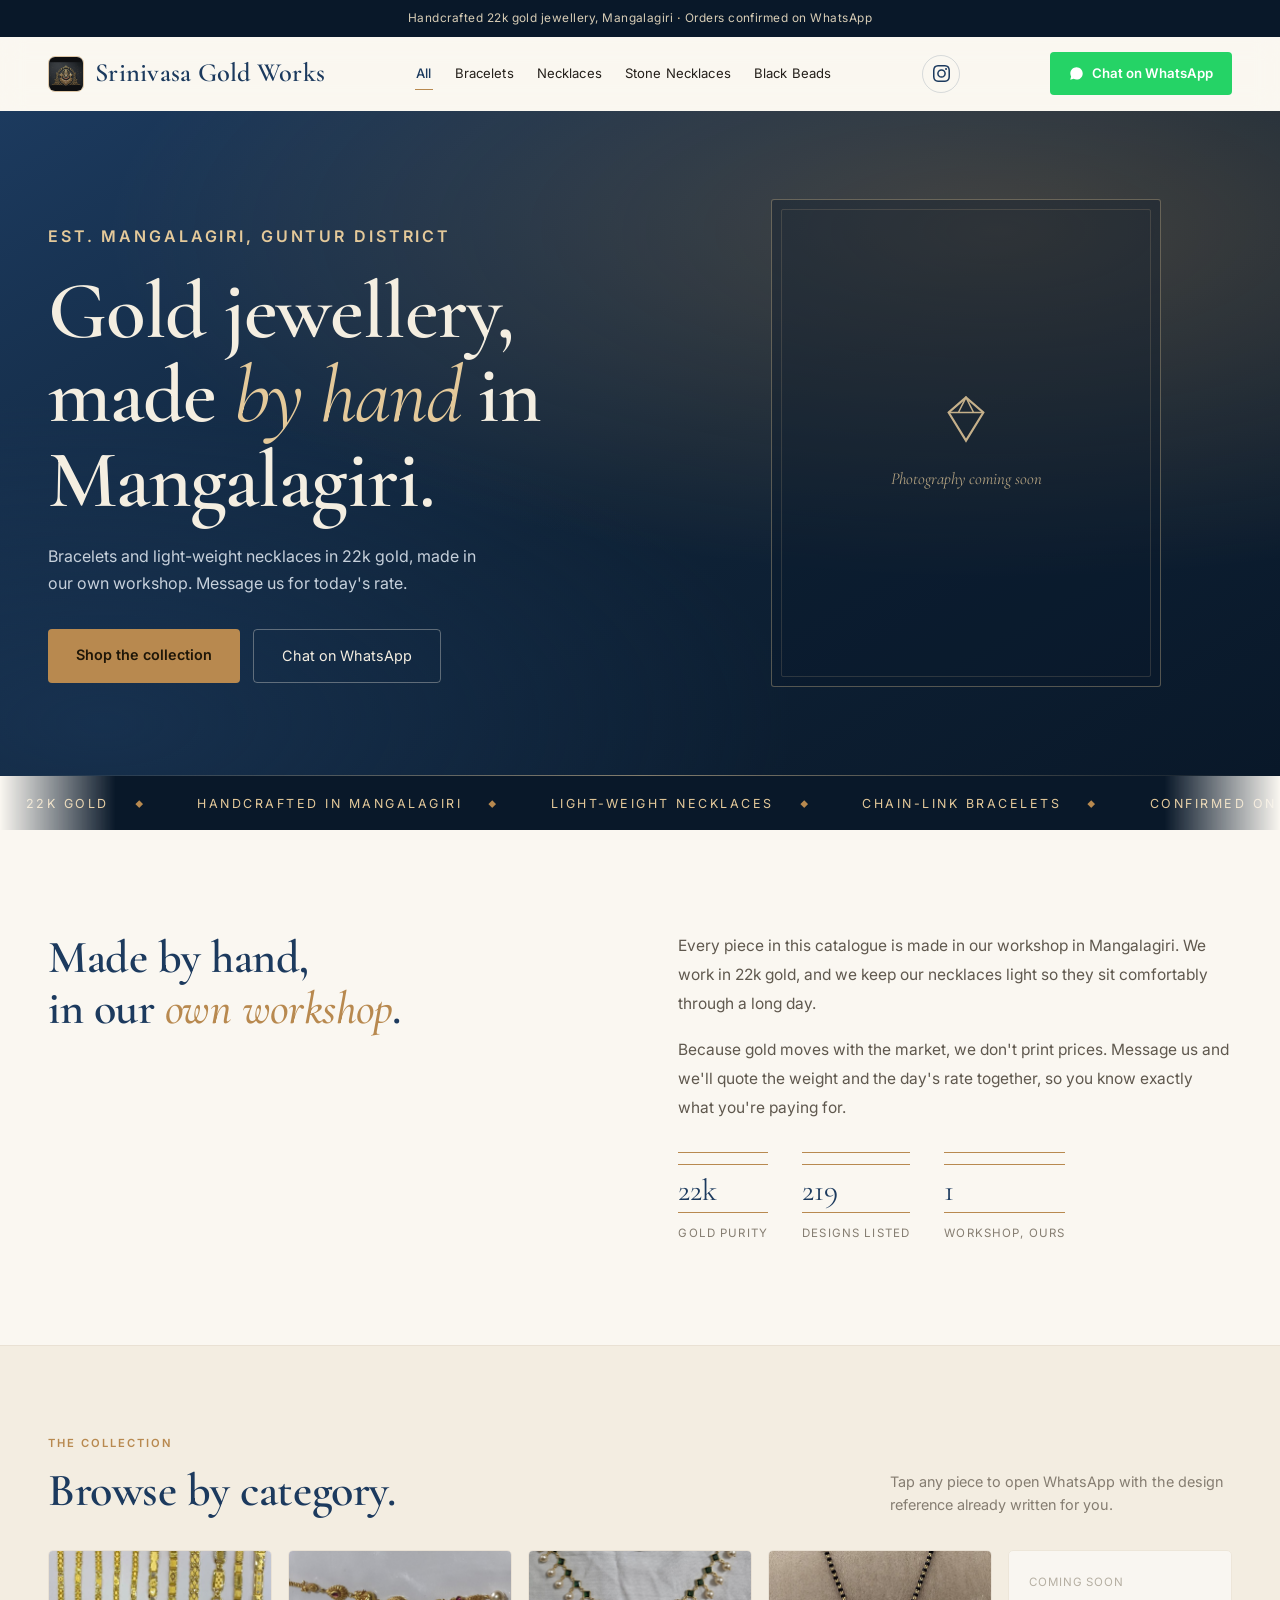
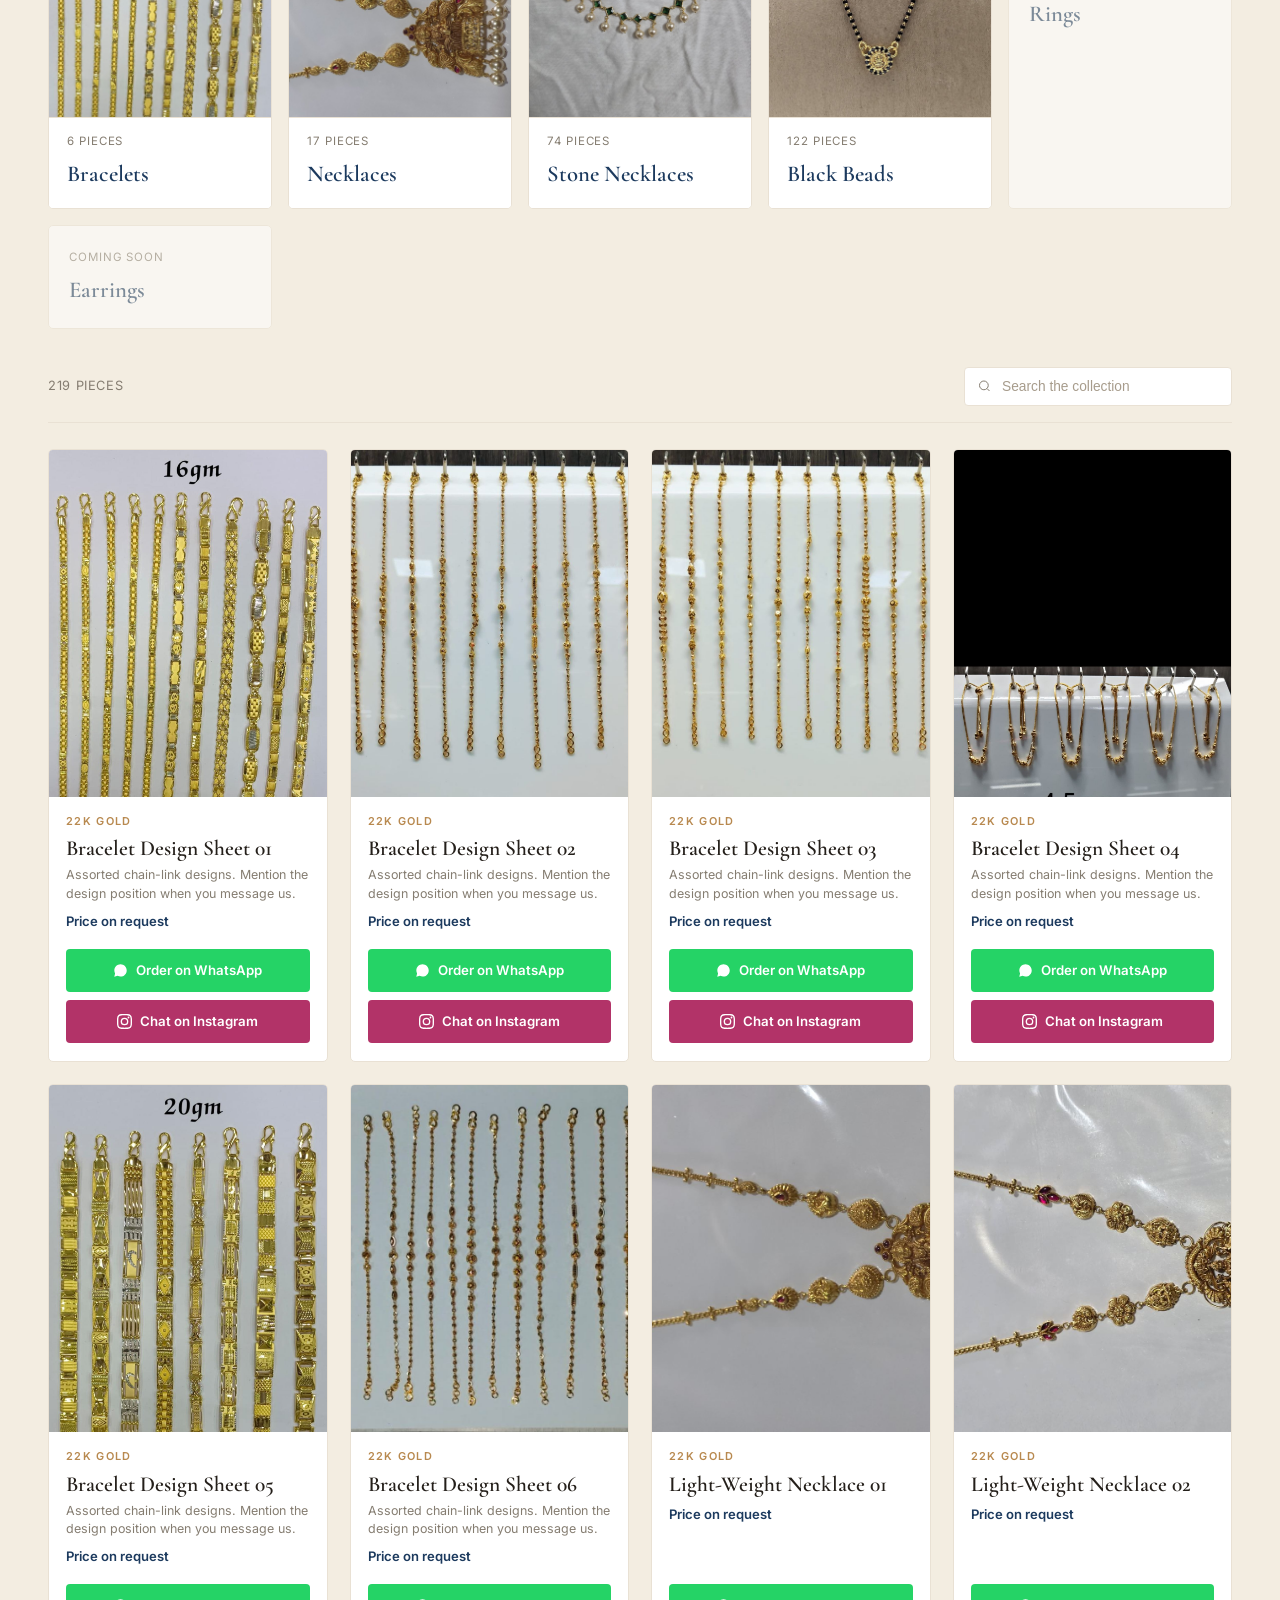
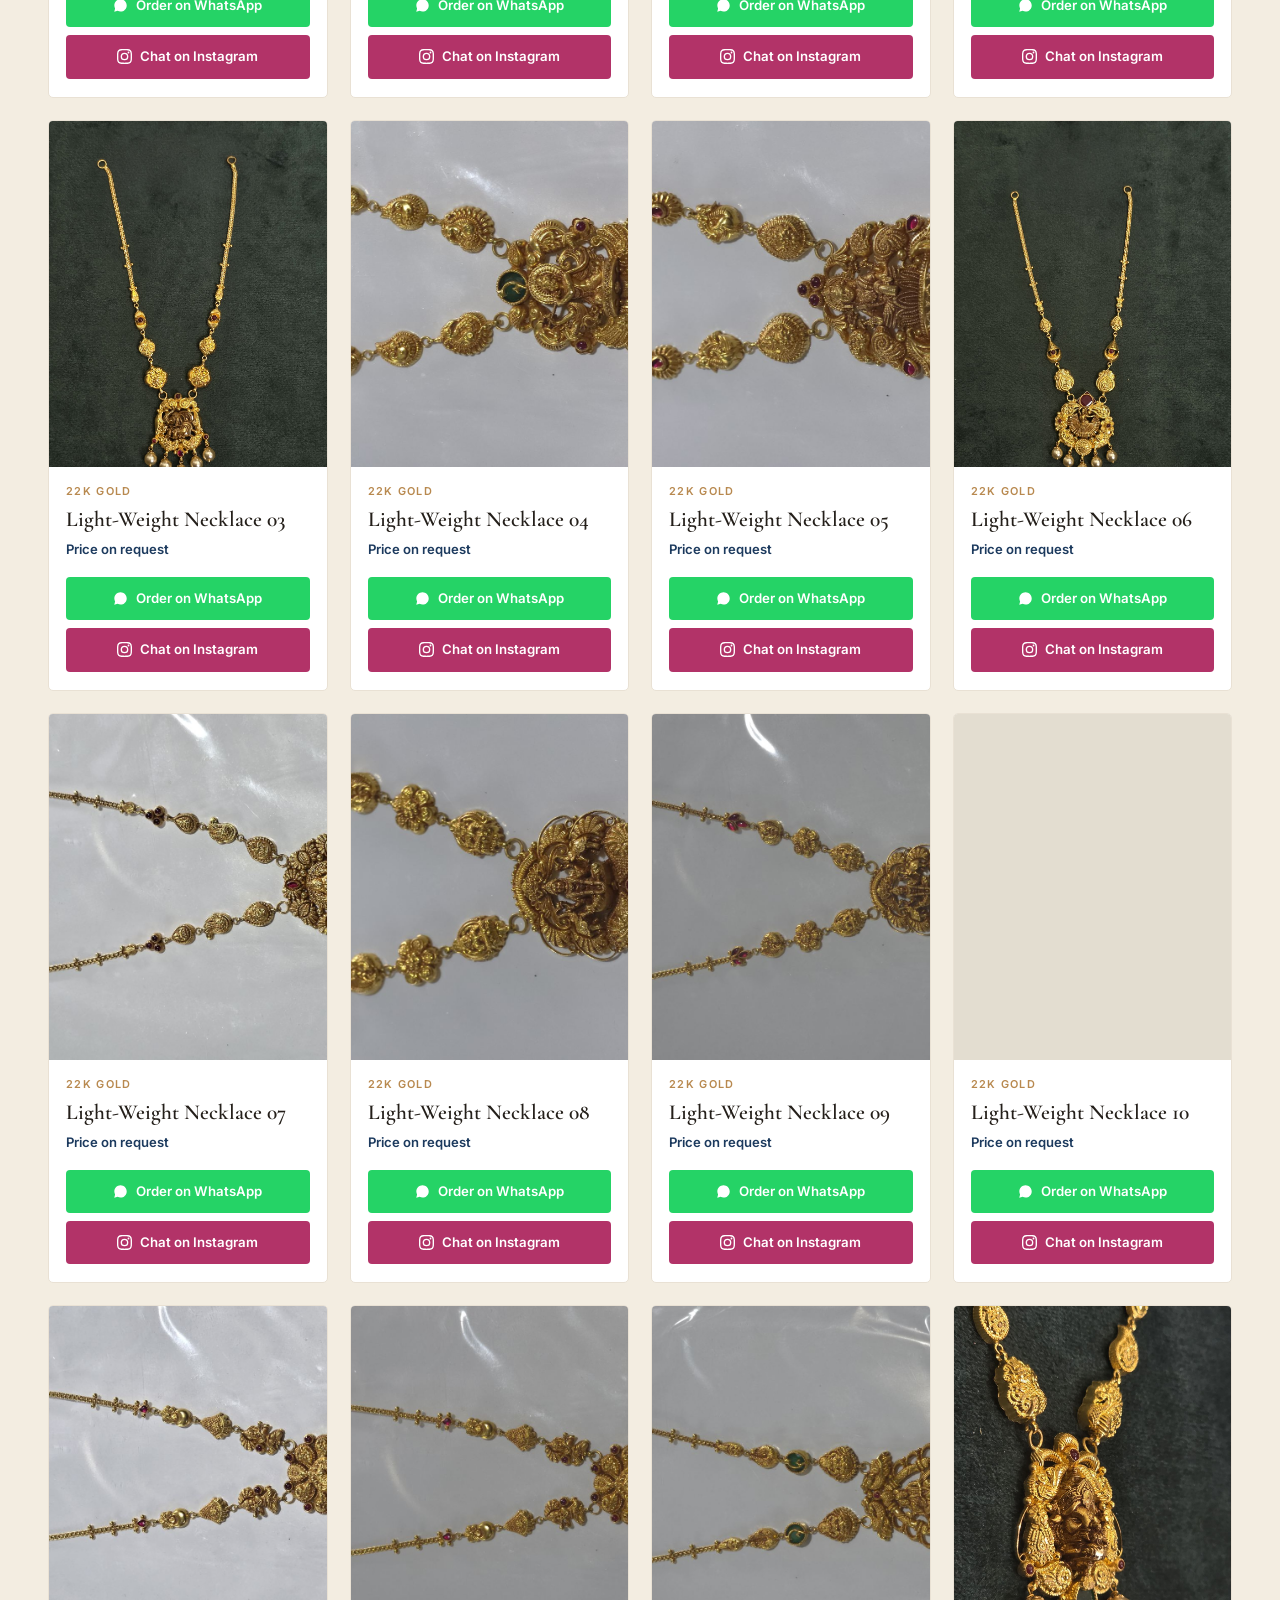
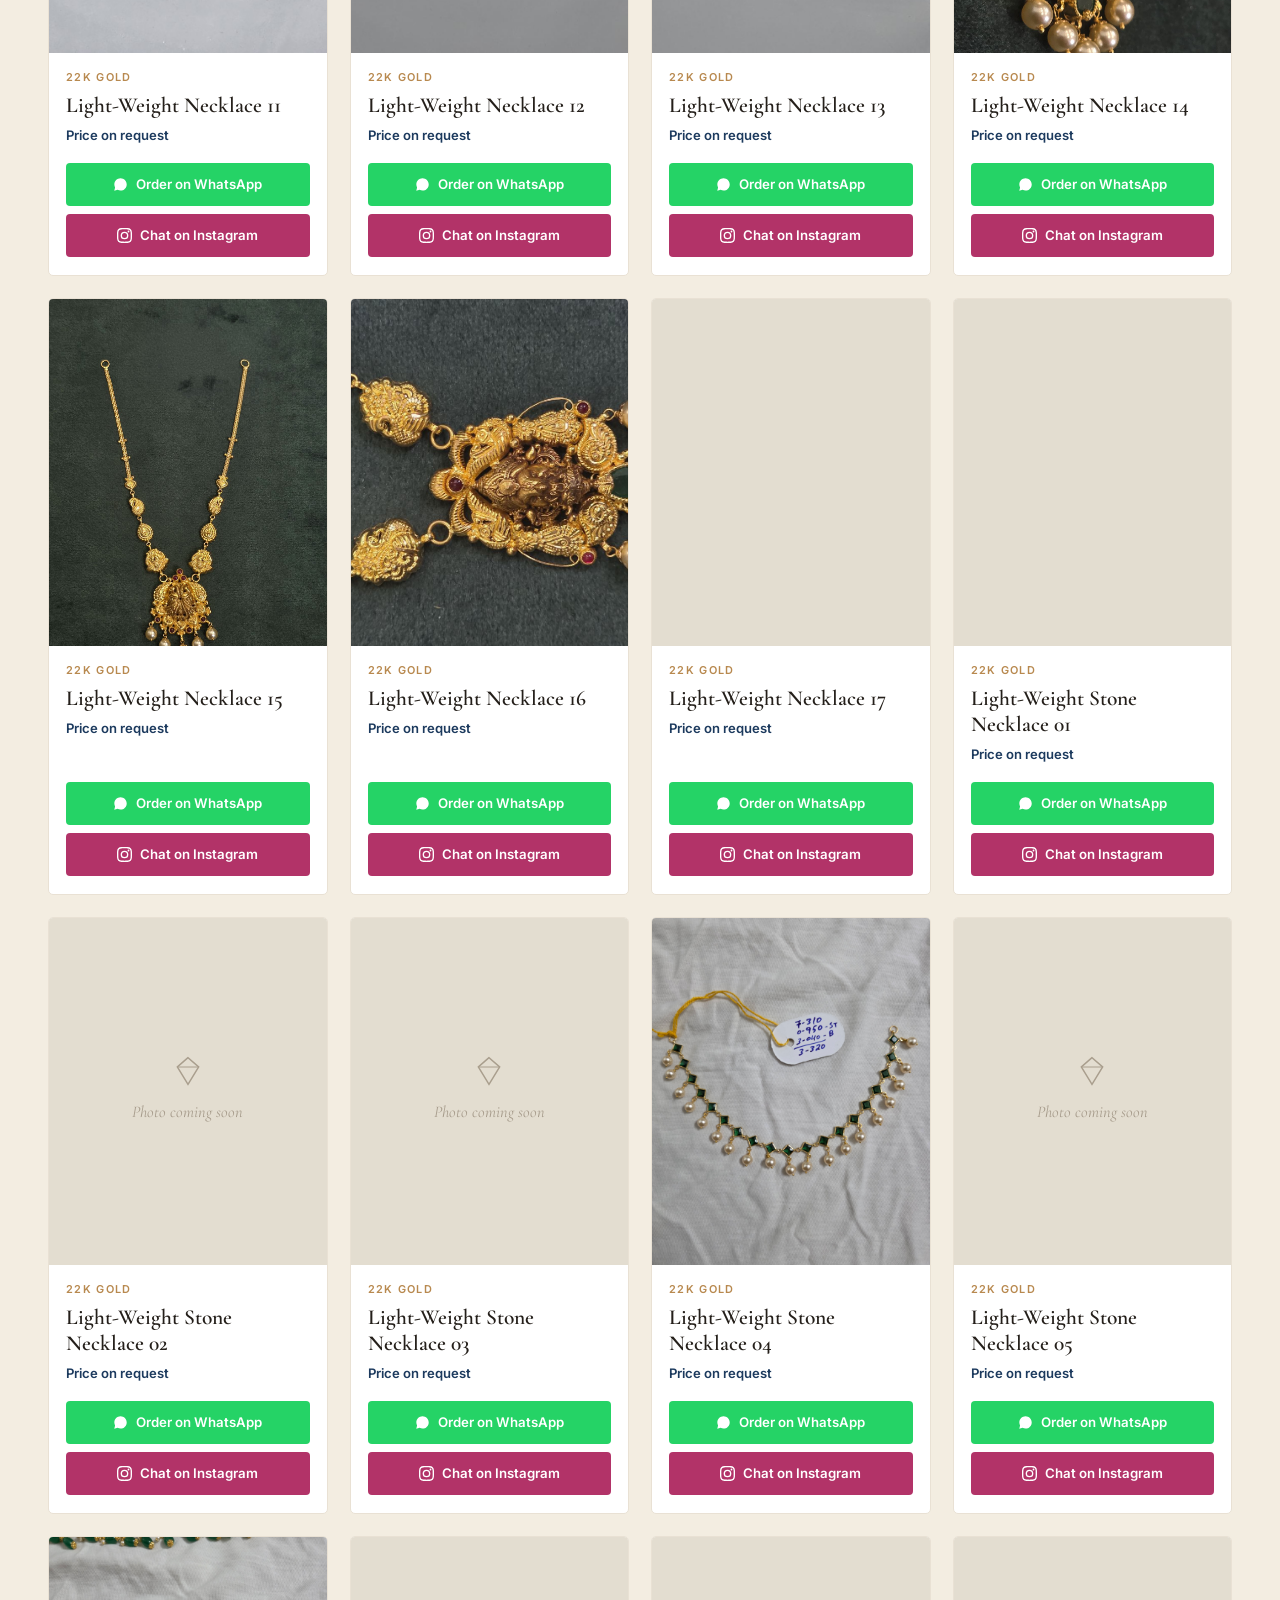
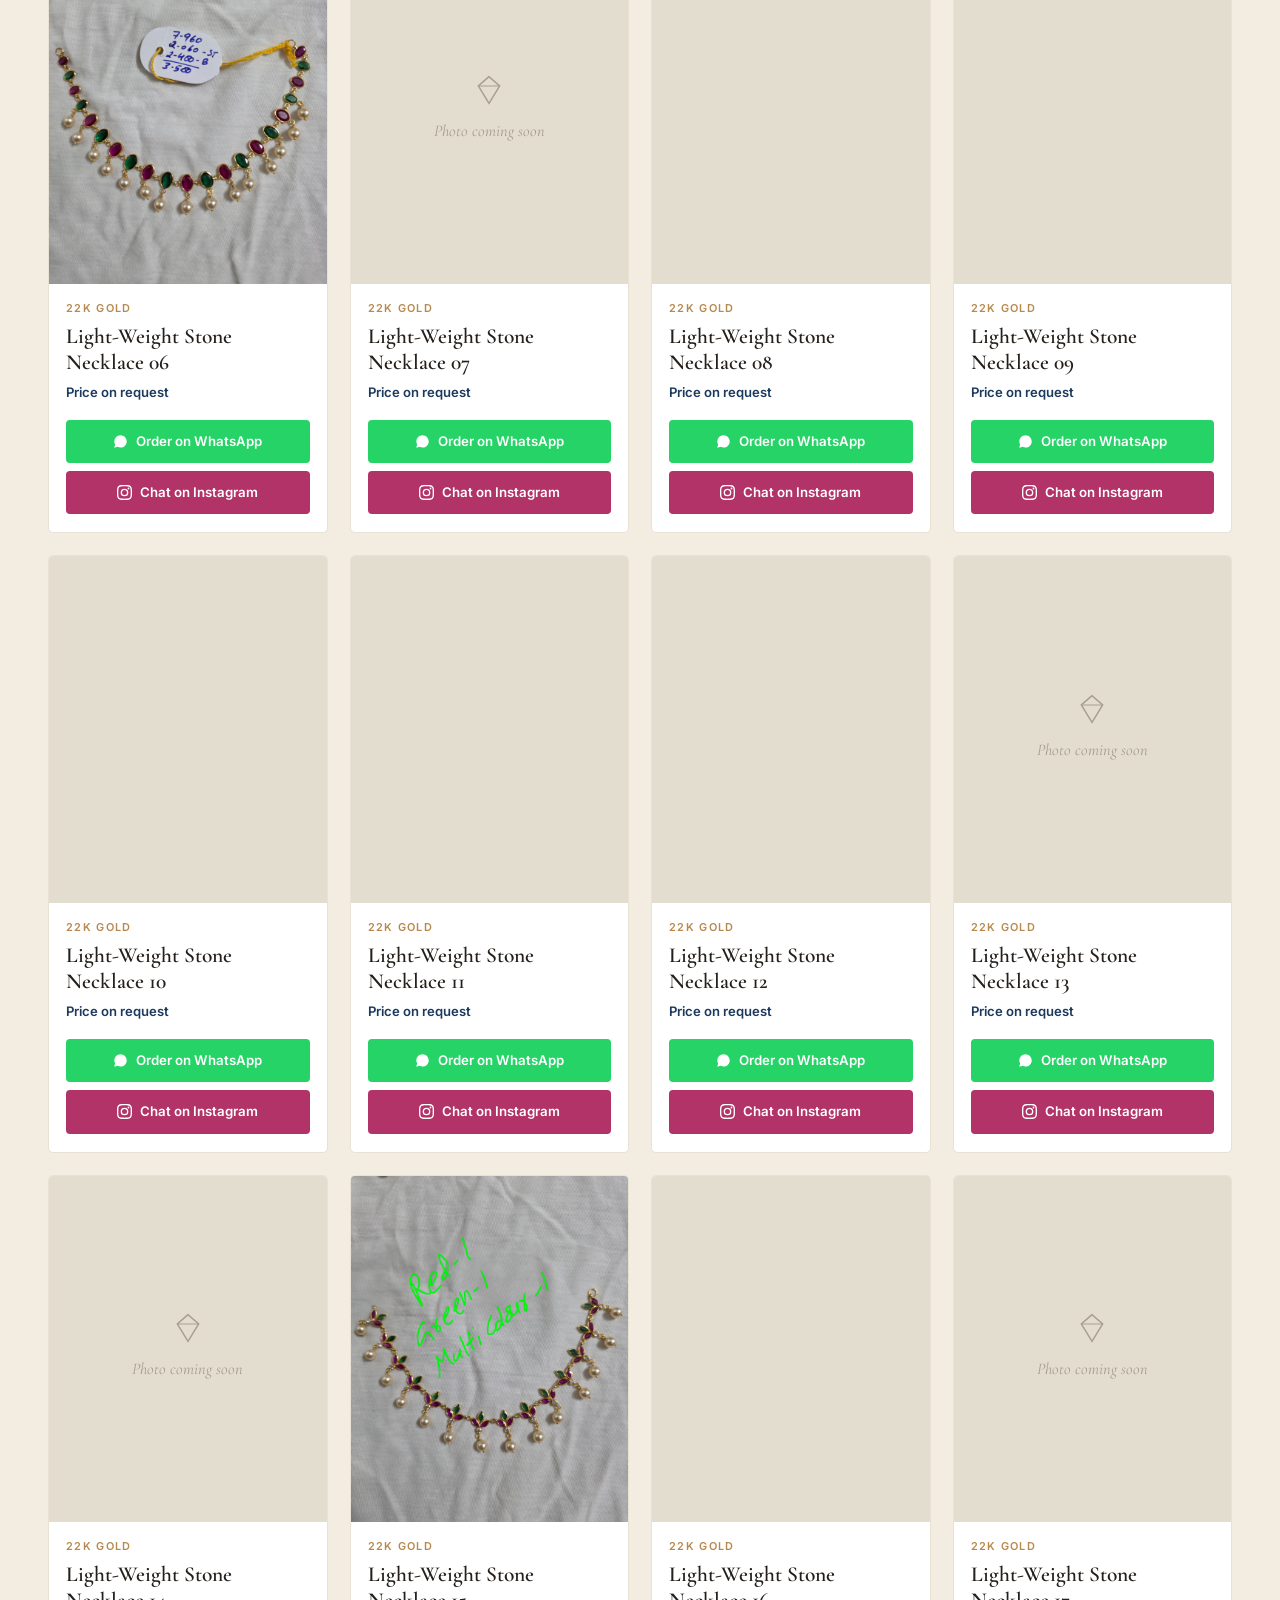
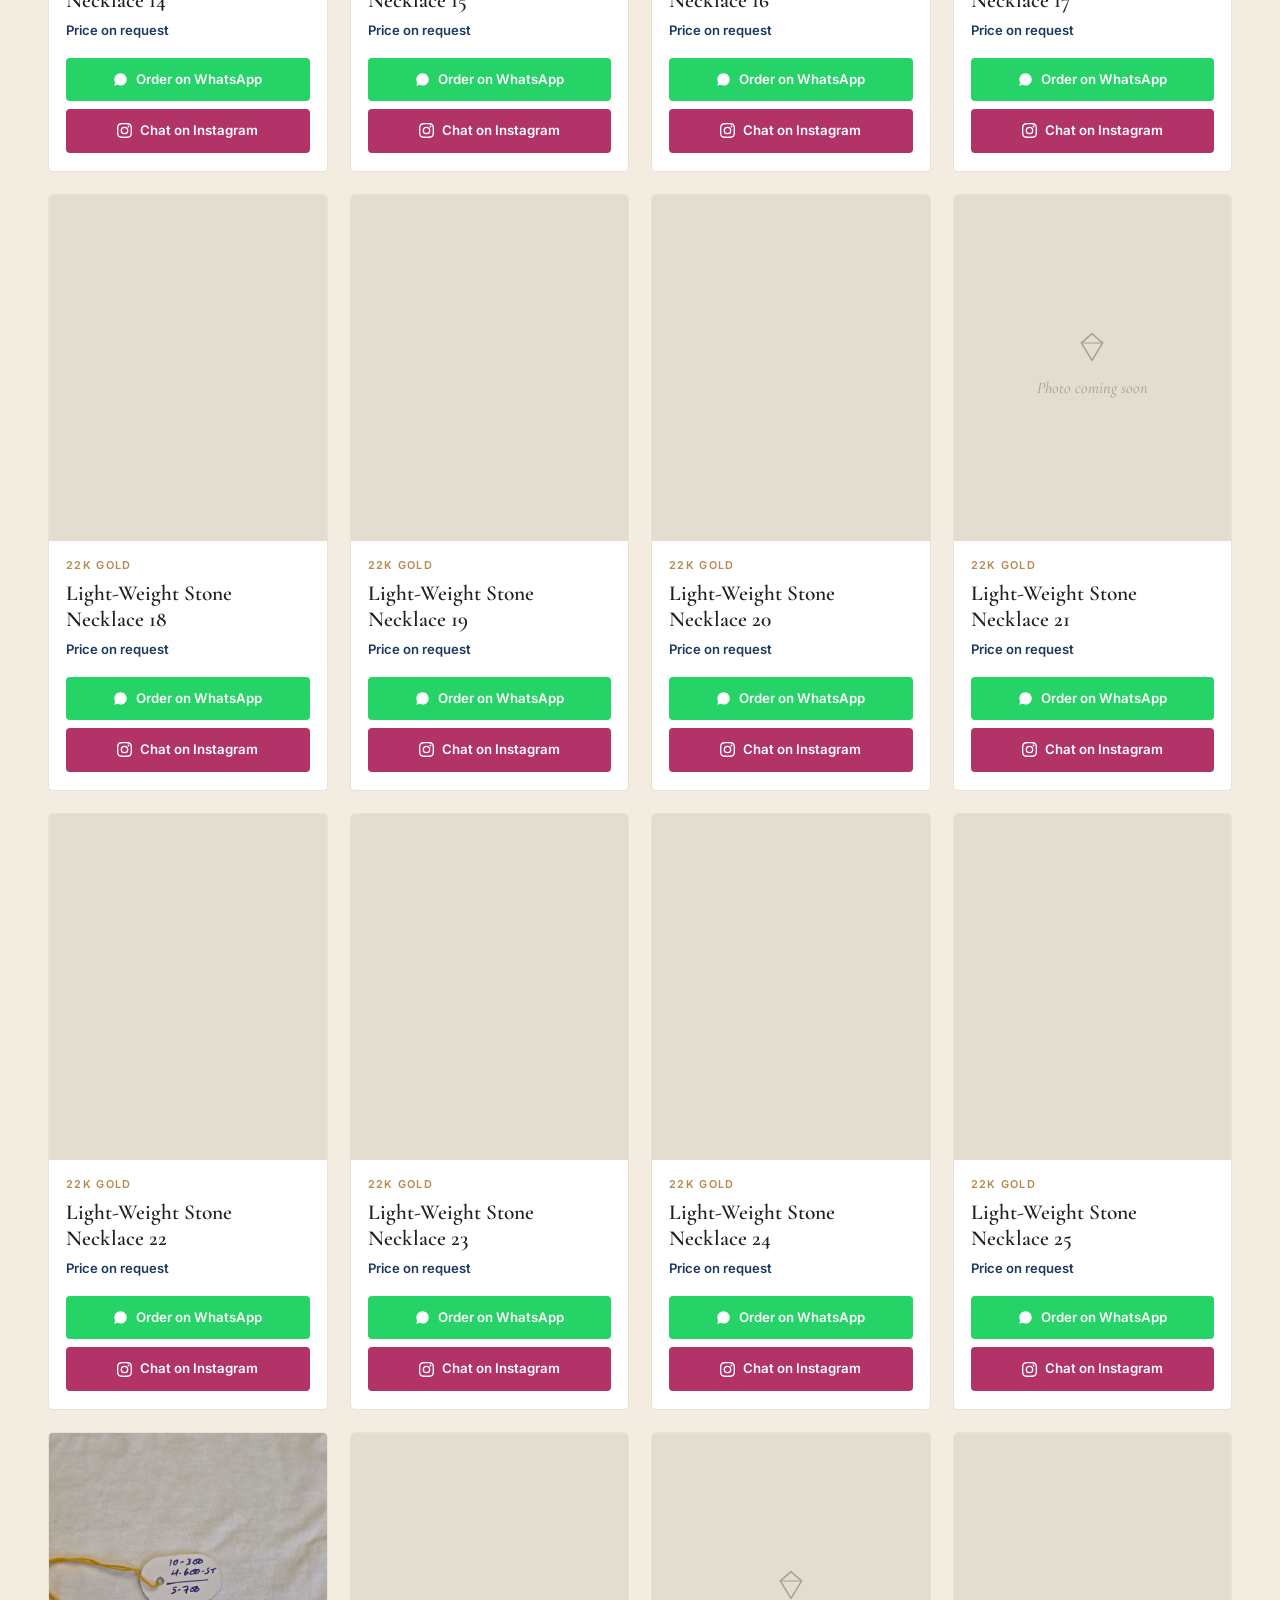
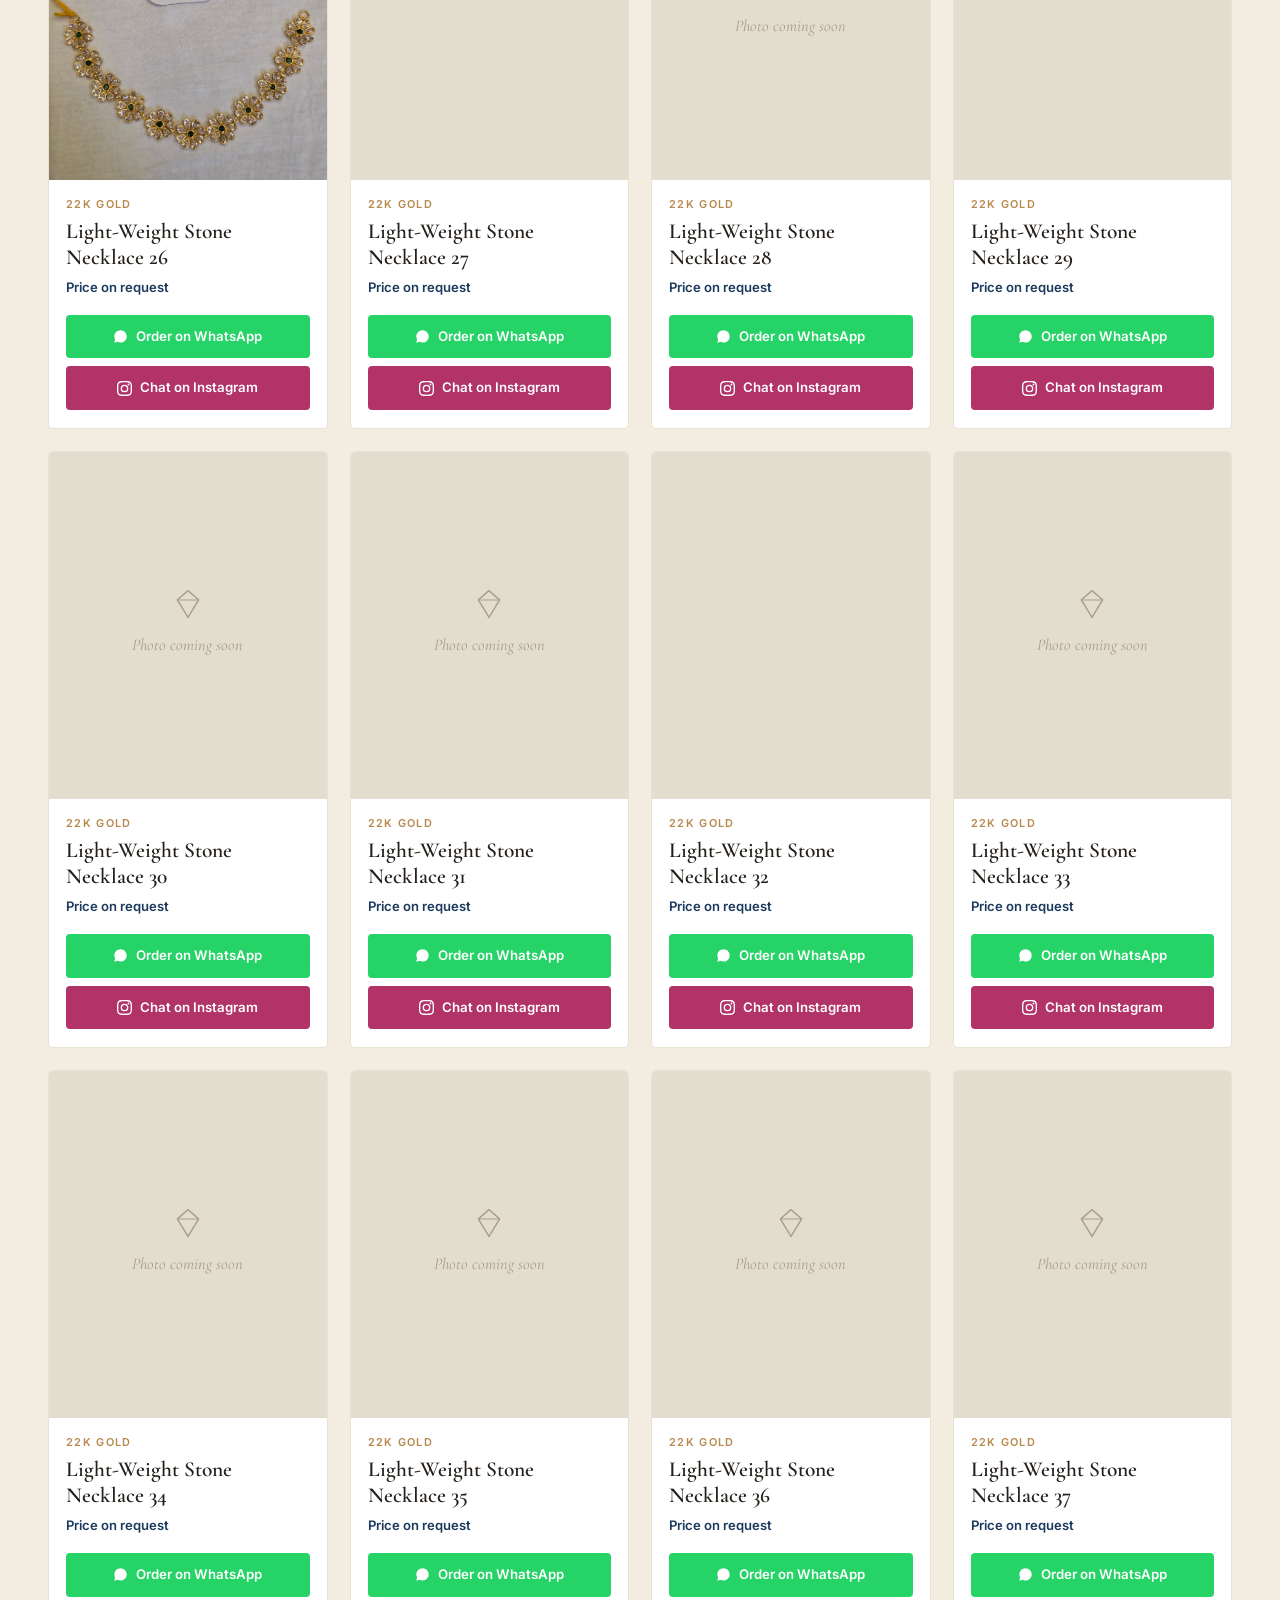
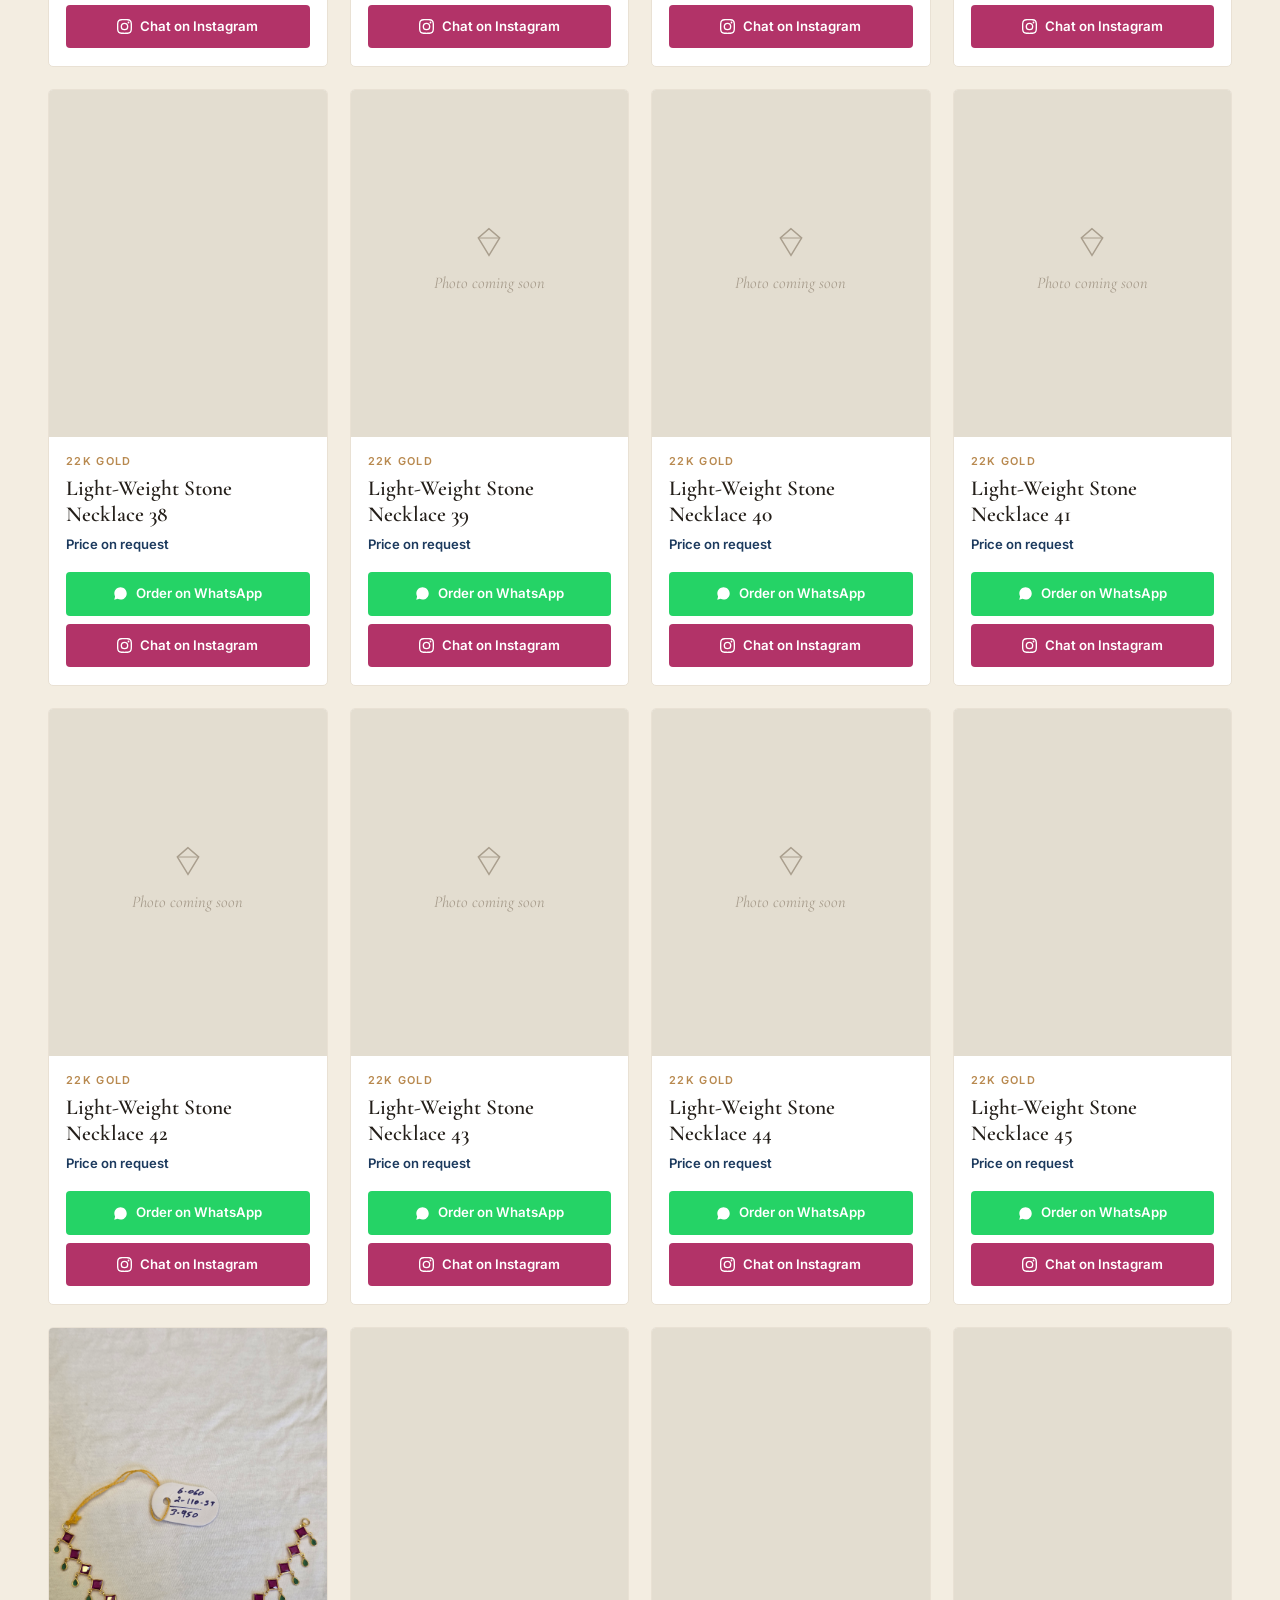
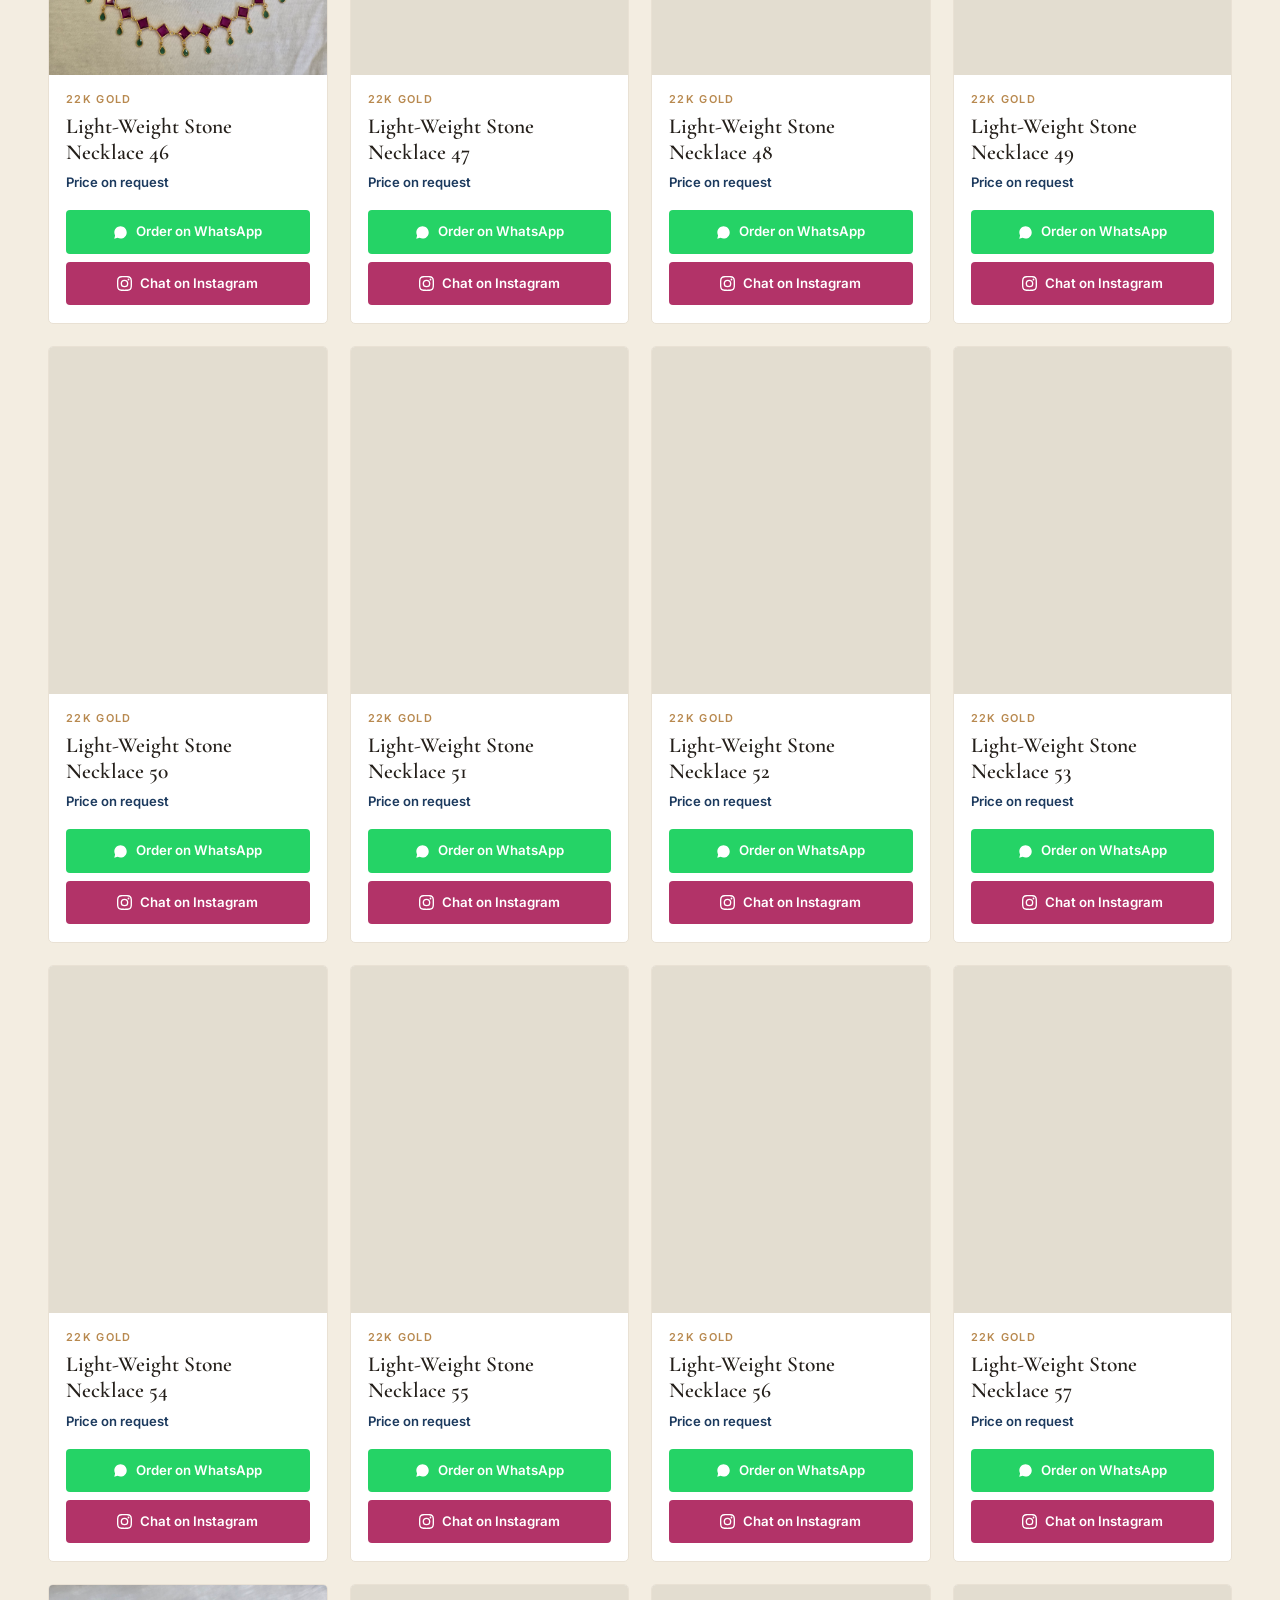
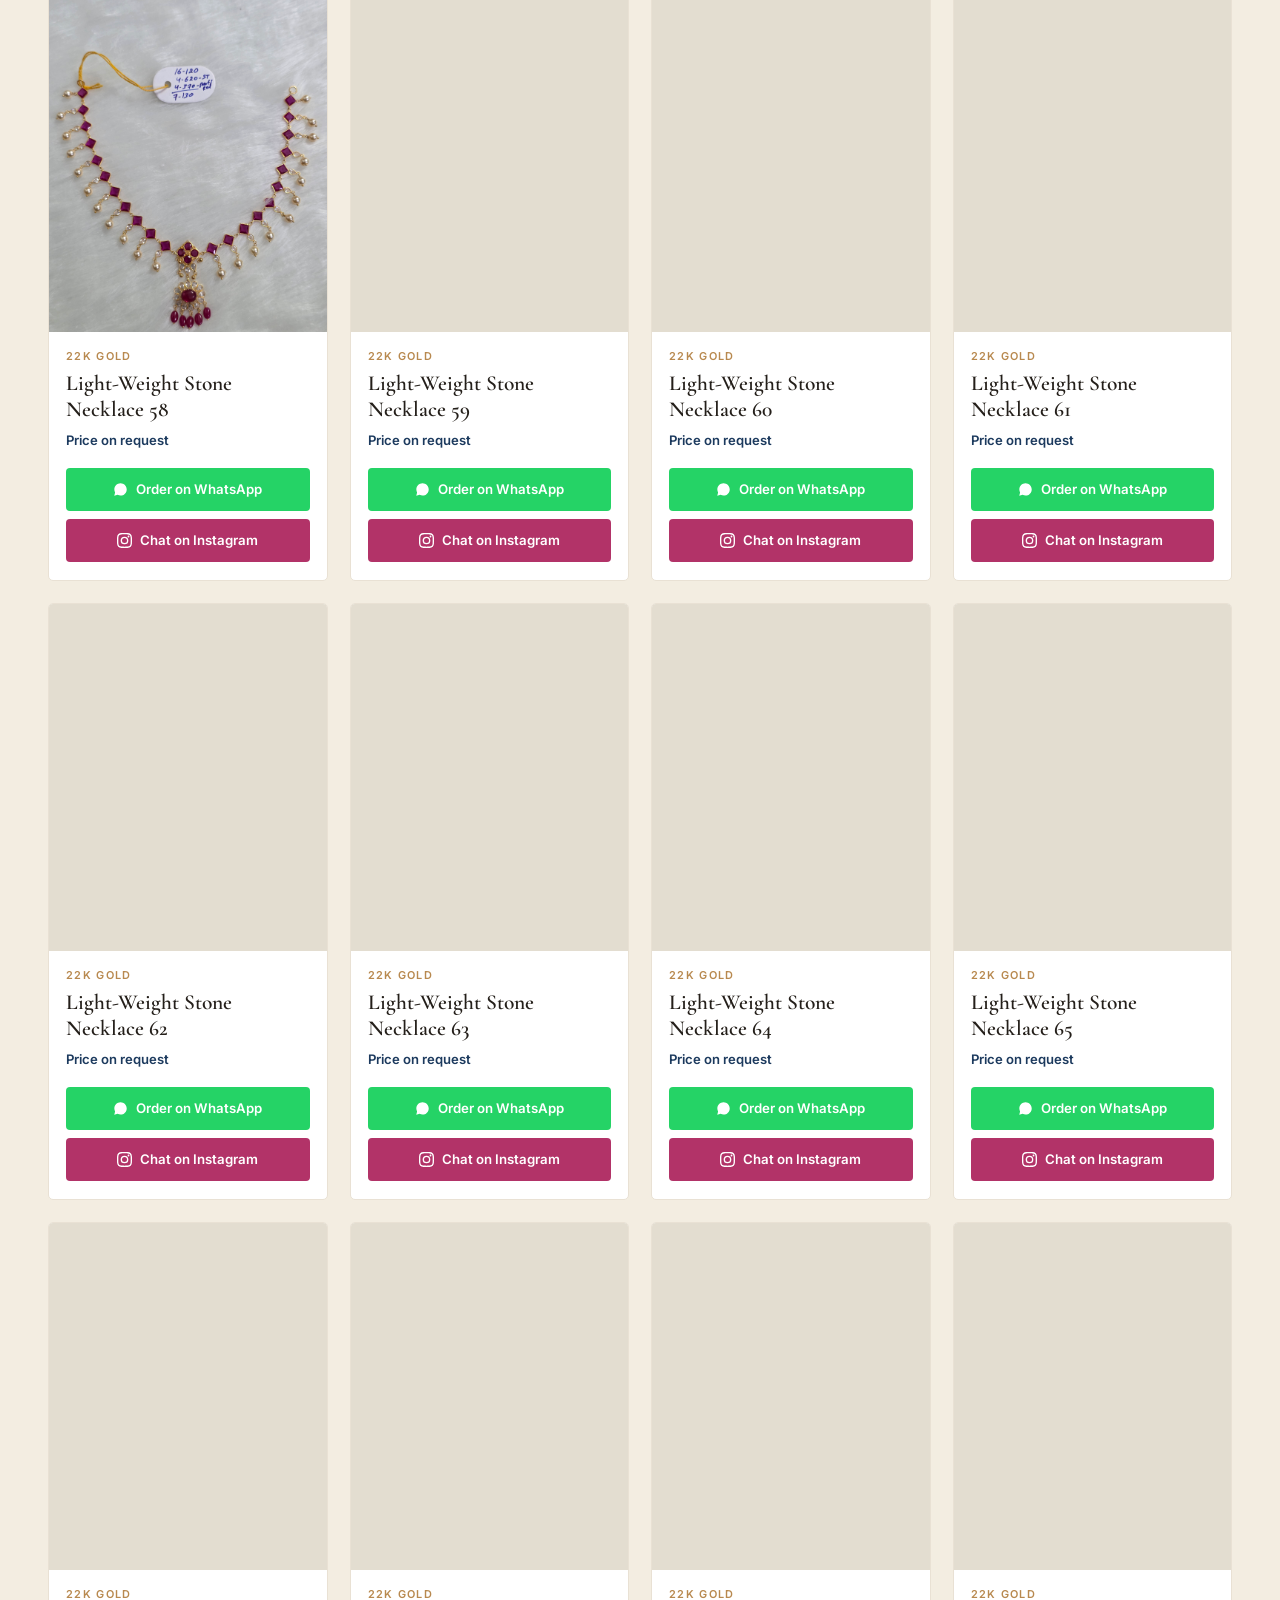
==== commit 710f9e3d: "Add photo covers to category tiles and an Instagram button per product - Overview page: each live ca" ====
--- a/index.html
+++ b/index.html
@@ -239,7 +239,7 @@
   margin-top:34px; display:grid; grid-template-columns:repeat(auto-fit,minmax(200px,1fr)); gap:16px;
 }
 .cat-tile{
-  position:relative; text-align:left; background:var(--panel);
+  position:relative; text-align:left; background:var(--panel); overflow:hidden;
   border:1px solid var(--line); border-radius:5px; padding:22px 20px 20px;
   transition:border-color .25s ease, box-shadow .25s ease, transform .25s var(--ease);
 }
@@ -252,6 +252,17 @@
 }
 .cat-tile.soon{ opacity:.55; cursor:default; }
 .cat-tile.soon:hover{ border-color:var(--line); box-shadow:none; transform:none; }
+.cat-tile.has-cover{ padding:0; display:block; }
+.cat-tile-img{
+  width:100%; aspect-ratio:4/3; object-fit:cover; display:block;
+  transition:transform .5s var(--ease);
+}
+.cat-tile.has-cover:hover .cat-tile-img{ transform:scale(1.06); }
+.cat-tile.has-cover .cat-tile-body{
+  padding:14px 18px 16px; background:var(--panel);
+  border-top:1px solid var(--line);
+}
+.cat-tile.has-cover[aria-current="true"] .cat-tile-body{ background:#FFFDF8; }
 
 .toolbar{
   margin-top:38px; display:flex; justify-content:space-between; align-items:center;
@@ -313,7 +324,17 @@
 .card-name{ font-family:'Cormorant Garamond',serif; font-weight:600; font-size:1.34rem; color:var(--ink); line-height:1.22; }
 .card-note{ color:var(--muted); font-size:.78rem; line-height:1.5; }
 .card-price{ color:var(--navy); font-weight:600; font-size:.82rem; margin-top:2px; margin-bottom:12px; }
-.card .btn-wa{ margin-top:auto; justify-content:center; width:100%; }
+.card-actions{ margin-top:auto; display:flex; flex-direction:column; gap:8px; }
+.card-actions .btn-wa, .card-actions .btn-ig{ justify-content:center; width:100%; }
+.btn-ig{
+  display:inline-flex; align-items:center; gap:8px; white-space:nowrap;
+  font-size:.83rem; font-weight:600; color:#fff; background:#B23368;
+  padding:11px 19px; border-radius:4px;
+  transition:background .2s ease, transform .2s var(--ease);
+}
+.btn-ig:hover{ background:#962855; transform:translateY(-1px); }
+.btn-ig:active{ transform:translateY(0) scale(.985); }
+.btn-ig svg{ width:15px; height:15px; fill:currentColor; flex-shrink:0; }
 
 .empty-state{ text-align:center; padding:64px 0 24px; color:var(--muted); display:none; }
 .empty-state p:first-child{ font-family:'Cormorant Garamond',serif; font-size:1.8rem; color:var(--navy); }
@@ -727,10 +748,10 @@
 const BRACELET_NOTE = "Assorted chain-link designs. Mention the design position when you message us.";
 
 const CATALOGUE = [
-  { category:"Bracelets",       id:"b",  folder:"bracelets",        file:"bracelet",       label:"Bracelet Design Sheet",       count:6,  note:BRACELET_NOTE },
-  { category:"Necklaces",       id:"n",  folder:"necklaces",        file:"necklace",       label:"Light-Weight Necklace",       count:17, note:"" },
-  { category:"Stone Necklaces", id:"sn", folder:"stone-necklaces",  file:"stone-necklace", label:"Light-Weight Stone Necklace", count:74, note:"" },
-  { category:"Black Beads",     id:"bb", folder:"black-beads",      file:"black-beads",    label:"Black Beads Design",          count:122,note:"" },
+  { category:"Bracelets",       id:"b",  folder:"bracelets",        file:"bracelet",       label:"Bracelet Design Sheet",       count:6,  note:BRACELET_NOTE, cover:"images/covers/bracelets.jpg" },
+  { category:"Necklaces",       id:"n",  folder:"necklaces",        file:"necklace",       label:"Light-Weight Necklace",       count:17, note:"", cover:"images/covers/necklaces.jpg" },
+  { category:"Stone Necklaces", id:"sn", folder:"stone-necklaces",  file:"stone-necklace", label:"Light-Weight Stone Necklace", count:74, note:"", cover:"images/covers/stone-necklaces.jpg" },
+  { category:"Black Beads",     id:"bb", folder:"black-beads",      file:"black-beads",    label:"Black Beads Design",          count:122,note:"", cover:"images/covers/black-beads.jpg" },
   { category:"Rings",           id:"r",  folder:"rings",            file:"ring",           label:"Ring Design",                 count:0,  note:"" },
   { category:"Earrings",        id:"e",  folder:"earrings",         file:"earring",        label:"Earring Design",              count:0,  note:"" },
 ];
@@ -809,15 +830,23 @@
 }
 
 function renderTiles(){
-  const live = categories.map(cat => `
-    <button type="button" class="cat-tile" data-cat="${esc(cat)}" aria-current="${cat===activeCategory}">
-      <div class="count">${categoryCount(cat)} pieces</div>
-      <div class="catname">${esc(cat)}</div>
-    </button>`).join('');
+  const live = categories.map(cat => {
+    const cover = CATALOGUE.find(c => c.category === cat)?.cover;
+    return `
+    <button type="button" class="cat-tile${cover ? ' has-cover' : ''}" data-cat="${esc(cat)}" aria-current="${cat===activeCategory}">
+      ${cover ? `<img class="cat-tile-img" src="${esc(cover)}" alt="" loading="lazy">` : ''}
+      <div class="cat-tile-body">
+        <div class="count">${categoryCount(cat)} pieces</div>
+        <div class="catname">${esc(cat)}</div>
+      </div>
+    </button>`;
+  }).join('');
   const soon = comingSoon.map(cat => `
     <div class="cat-tile soon">
-      <div class="count">Coming soon</div>
-      <div class="catname">${esc(cat)}</div>
+      <div class="cat-tile-body">
+        <div class="count">Coming soon</div>
+        <div class="catname">${esc(cat)}</div>
+      </div>
     </div>`).join('');
   catTilesEl.innerHTML = live + soon;
 }
@@ -867,10 +896,16 @@
         <h3 class="card-name">${esc(p.name)}</h3>
         ${p.note ? `<p class="card-note">${esc(p.note)}</p>` : ''}
         <div class="card-price">Price on request</div>
-        <a class="btn-wa" href="${waLink(msg)}" target="_blank" rel="noopener">
-          <svg viewBox="0 0 24 24" aria-hidden="true"><path d="M12.04 2C6.58 2 2.13 6.45 2.13 11.91c0 1.75.46 3.39 1.26 4.81L2 22l5.4-1.42a9.87 9.87 0 0 0 4.64 1.18h.01c5.46 0 9.9-4.45 9.9-9.91C21.96 6.45 17.5 2 12.04 2z"/></svg>
-          Order on WhatsApp
-        </a>
+        <div class="card-actions">
+          <a class="btn-wa" href="${waLink(msg)}" target="_blank" rel="noopener">
+            <svg viewBox="0 0 24 24" aria-hidden="true"><path d="M12.04 2C6.58 2 2.13 6.45 2.13 11.91c0 1.75.46 3.39 1.26 4.81L2 22l5.4-1.42a9.87 9.87 0 0 0 4.64 1.18h.01c5.46 0 9.9-4.45 9.9-9.91C21.96 6.45 17.5 2 12.04 2z"/></svg>
+            Order on WhatsApp
+          </a>
+          <a class="btn-ig" href="https://www.instagram.com/srinivasagoldworks/" target="_blank" rel="noopener">
+            <svg viewBox="0 0 24 24" aria-hidden="true"><path d="M12 2.16c3.2 0 3.58.01 4.85.07 3.25.15 4.77 1.69 4.92 4.92.06 1.27.07 1.65.07 4.85s-.01 3.58-.07 4.85c-.15 3.23-1.66 4.77-4.92 4.92-1.27.06-1.64.07-4.85.07s-3.58-.01-4.85-.07c-3.26-.15-4.77-1.7-4.92-4.92-.06-1.27-.07-1.65-.07-4.85s.02-3.58.07-4.85c.15-3.23 1.66-4.77 4.92-4.92 1.27-.06 1.65-.07 4.85-.07zM12 0C8.74 0 8.33.01 7.05.07c-4.35.2-6.78 2.62-6.98 6.98C.01 8.33 0 8.74 0 12s.01 3.67.07 4.95c.2 4.36 2.62 6.78 6.98 6.98C8.33 23.99 8.74 24 12 24s3.67-.01 4.95-.07c4.35-.2 6.78-2.62 6.98-6.98.06-1.28.07-1.69.07-4.95s-.01-3.67-.07-4.95c-.2-4.35-2.62-6.78-6.98-6.98C15.67.01 15.26 0 12 0zm0 5.84A6.16 6.16 0 1 0 12 18.16 6.16 6.16 0 0 0 12 5.84zM12 16a4 4 0 1 1 0-8 4 4 0 0 1 0 8zm6.41-11.85a1.44 1.44 0 1 0 0 2.88 1.44 1.44 0 0 0 0-2.88z"/></svg>
+            Chat on Instagram
+          </a>
+        </div>
       </div>
     </article>`;
   }).join('');
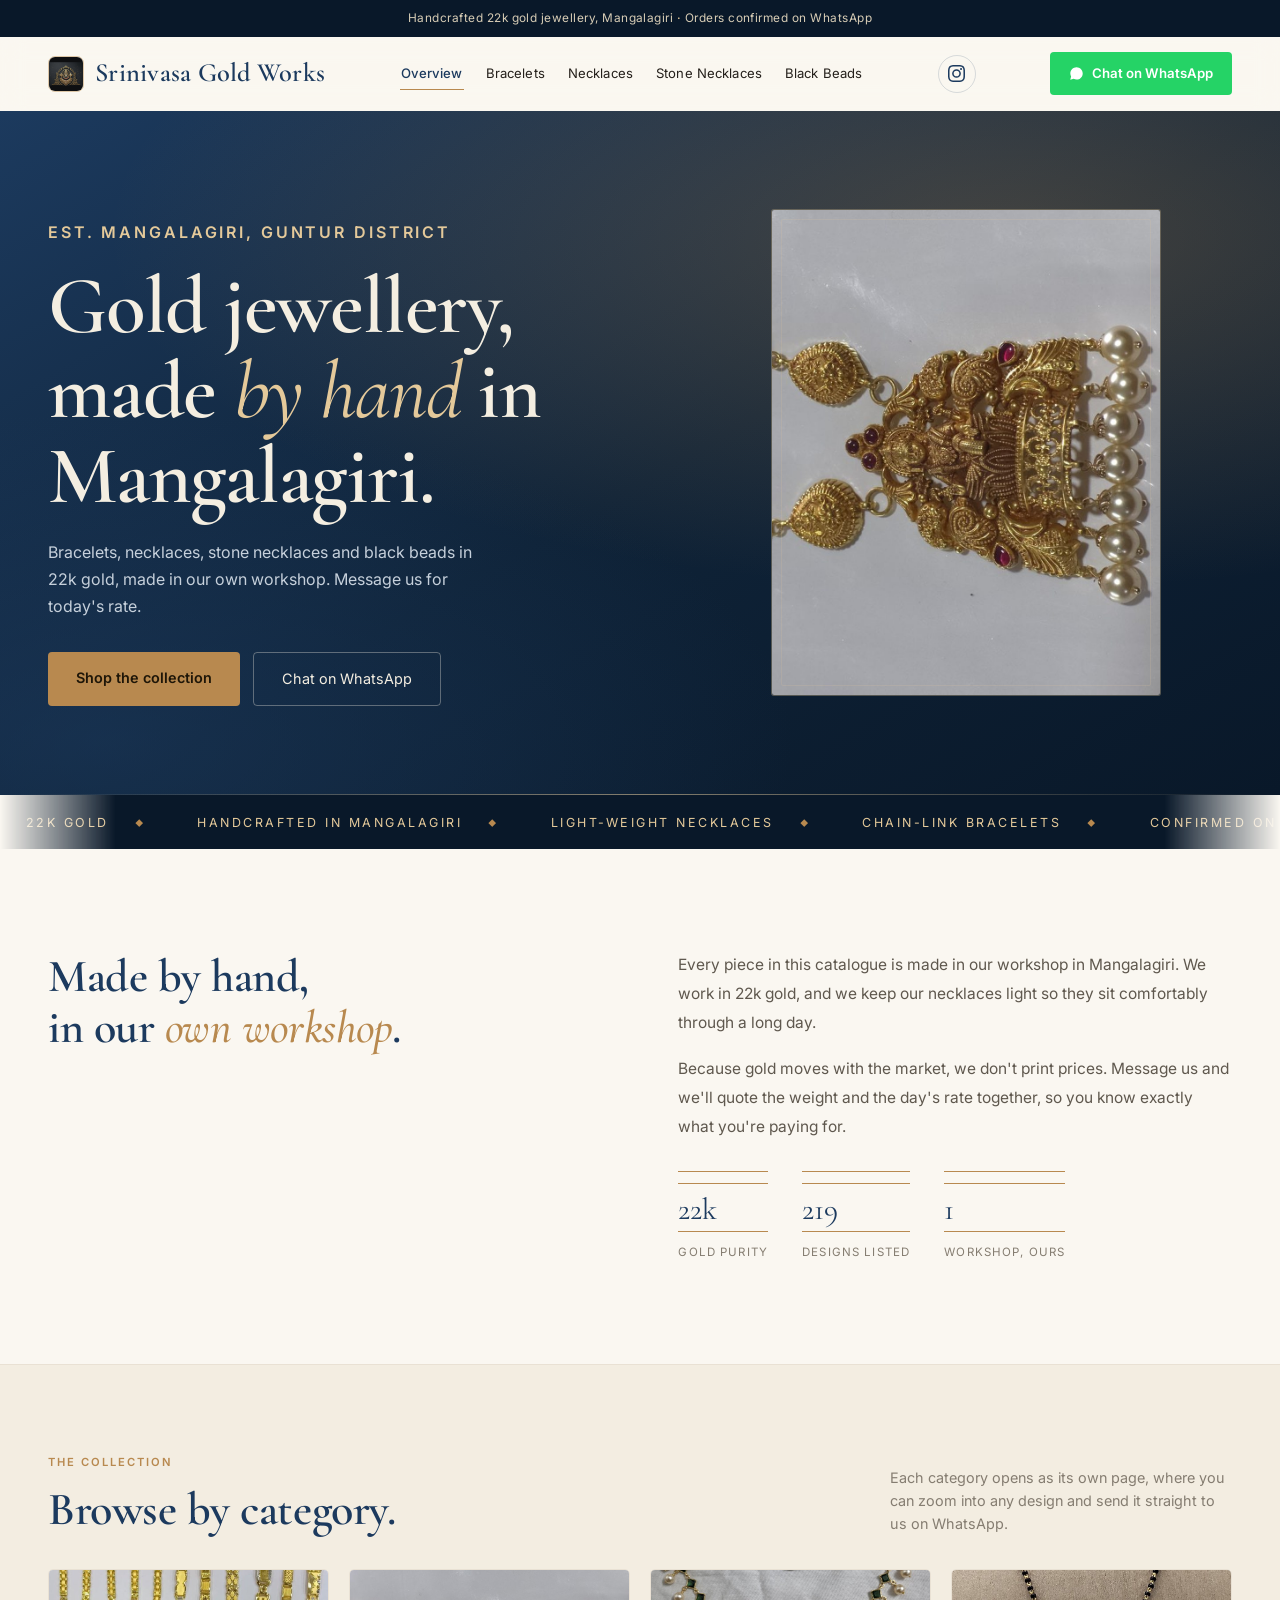
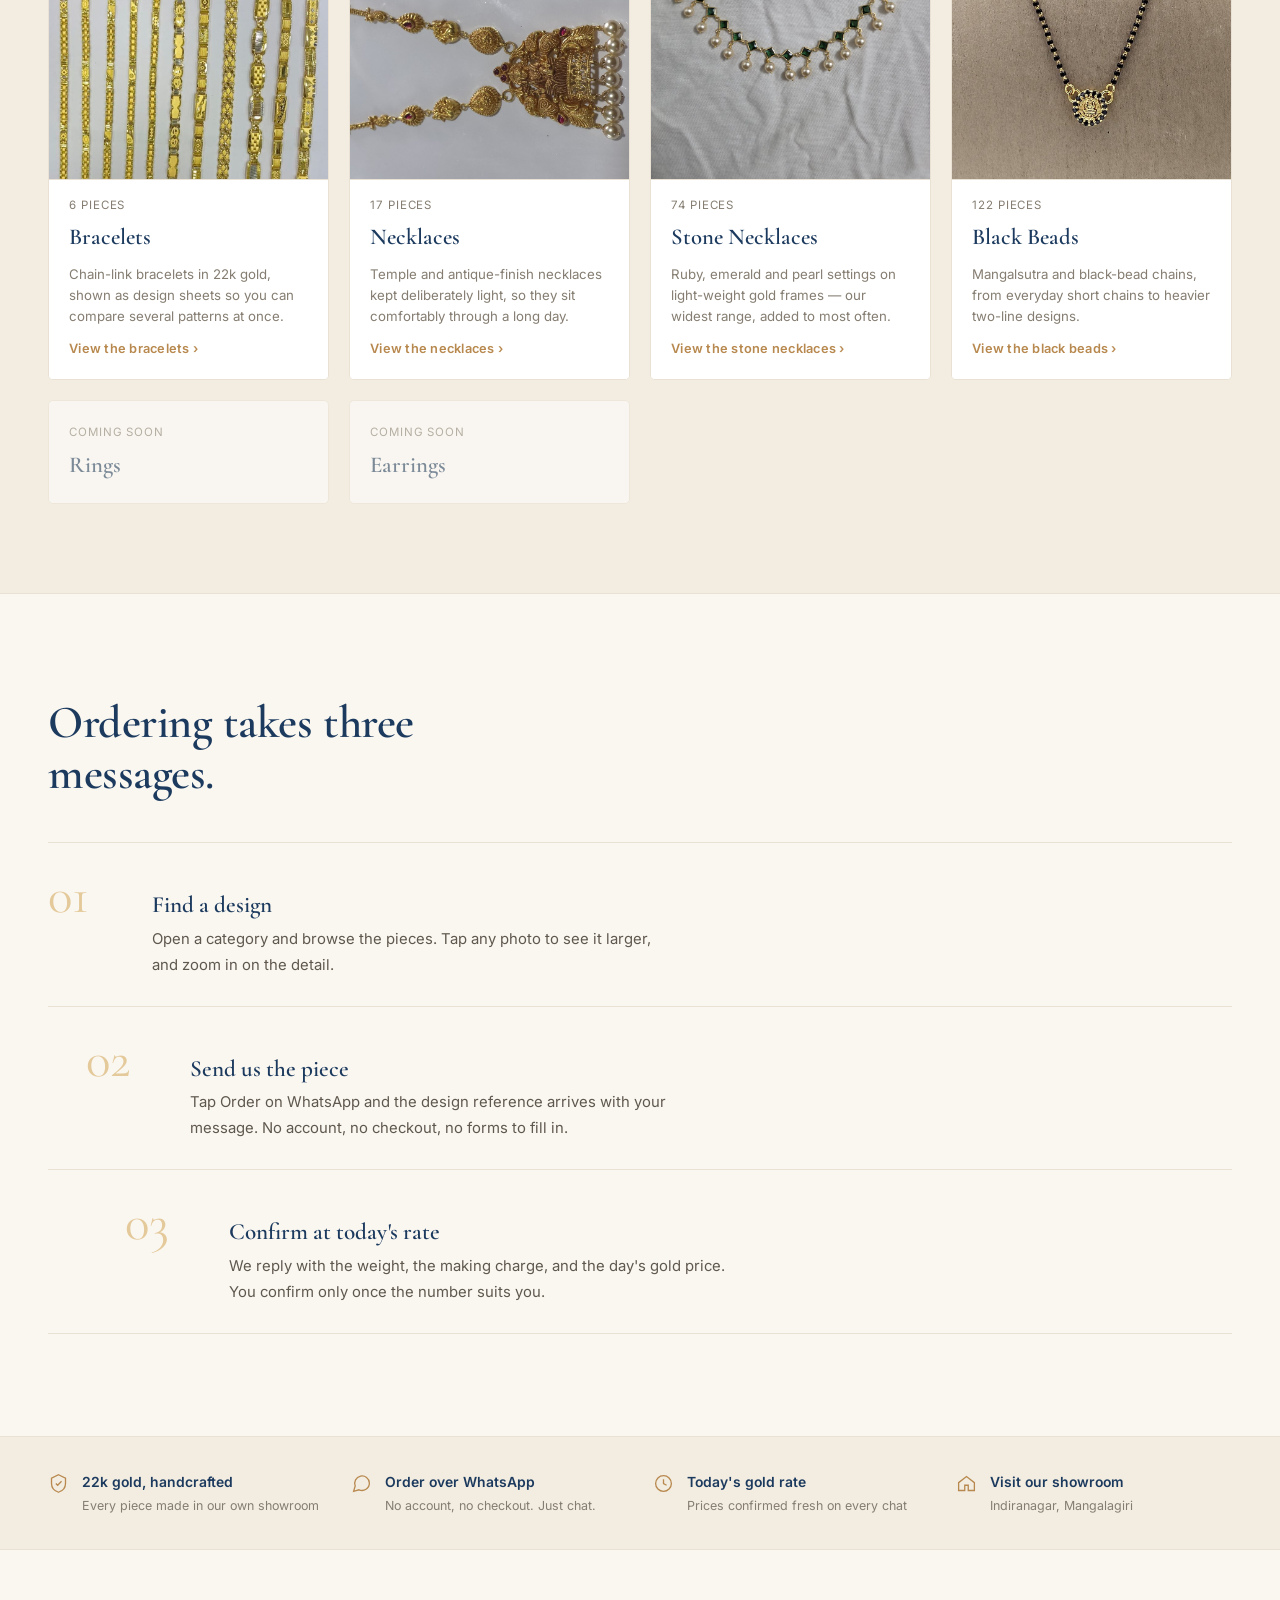
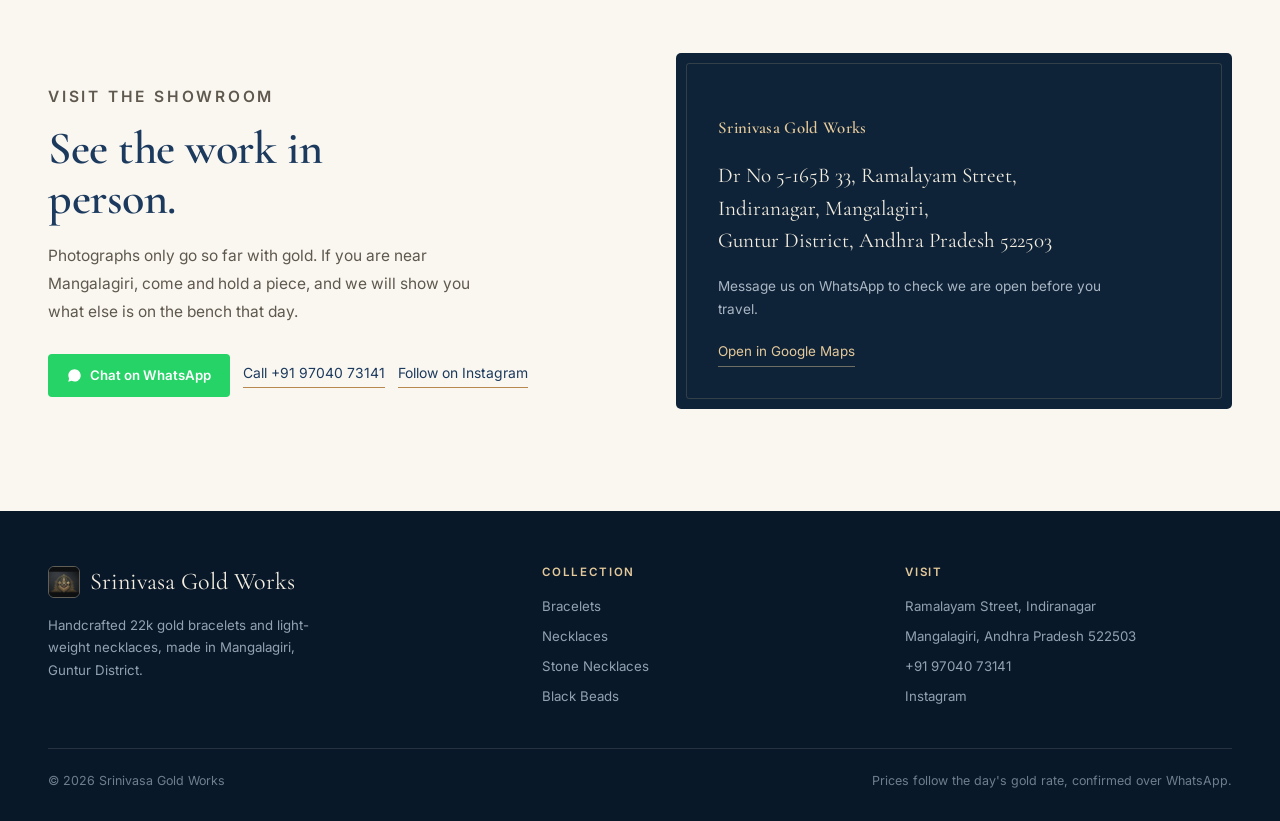
==== commit 444075aa: "Split the site into an overview page and per-category pages The categories were filters on a single " ====
--- a/index.html
+++ b/index.html
@@ -4,7 +4,7 @@
 <meta charset="UTF-8">
 <meta name="viewport" content="width=device-width, initial-scale=1.0">
 <title>Srinivasa Gold Works — Fine Gold Jewellery in Mangalagiri</title>
-<meta name="description" content="Handcrafted 22k gold bracelets and light-weight necklaces from Srinivasa Gold Works, Mangalagiri. Browse the collection and confirm today's rate on WhatsApp.">
+<meta name="description" content="Handcrafted 22k gold bracelets, necklaces, stone necklaces and black beads from Srinivasa Gold Works, Mangalagiri. Browse the collection and confirm today's rate on WhatsApp.">
 <meta name="theme-color" content="#0F2338">
 
 <!-- Link preview for WhatsApp shares. Points at GitHub Pages; update both URLs if
@@ -22,497 +22,9 @@
 <link rel="preconnect" href="https://fonts.googleapis.com">
 <link rel="preconnect" href="https://fonts.gstatic.com" crossorigin>
 <link rel="stylesheet" href="https://fonts.googleapis.com/css2?family=Cormorant+Garamond:ital,wght@0,400;0,500;0,600;0,700;1,400&family=Inter:wght@400;500;600;700&display=swap">
-
-<style>
-:root{
-  --bg:          #FAF7F1;
-  --cream-deep:  #F3EDE1;
-  --panel:       #FFFFFF;
-  --line:        #E9E1D4;
-  --well:        #E3DDD0;
-
-  --navy:        #1C3A5E;
-  --navy-deep:   #0F2338;
-  --navy-ink:    #091829;
-
-  --gold:        #B8894F;
-  --gold-light:  #E4C99A;
-  --gold-pale:   #F0DFBE;
-
-  --ink:         #241F1A;
-  --muted:       #857D71;
-  --muted-light: #A79C8C;
-
-  --whatsapp:      #25D366;
-  --whatsapp-dark: #1DA851;
-
-  --maxw: 1240px;
-  --pad:  28px;
-  --ease: cubic-bezier(.16, 1, .3, 1);
-}
-
-*{ box-sizing:border-box; margin:0; padding:0; }
-html{ scroll-behavior:smooth; scroll-padding-top:96px; -webkit-text-size-adjust:100%; }
-body{
-  background:var(--bg); color:var(--ink);
-  font-family:'Inter',system-ui,sans-serif; line-height:1.6;
-  -webkit-font-smoothing:antialiased; overflow-x:hidden;
-}
-h1,h2,h3,.serif{ font-family:'Cormorant Garamond',Georgia,serif; font-weight:600; line-height:1.1; }
-a{ color:inherit; text-decoration:none; }
-img{ display:block; max-width:100%; }
-button{ font:inherit; color:inherit; background:none; border:none; cursor:pointer; }
-
-.wrap{ max-width:var(--maxw); margin:0 auto; padding-inline:var(--pad); }
-
-.sr-only{
-  position:absolute; width:1px; height:1px; padding:0; margin:-1px;
-  overflow:hidden; clip:rect(0,0,0,0); white-space:nowrap; border:0;
-}
-.skip-link{
-  position:absolute; left:-9999px; top:0; z-index:200;
-  background:var(--navy-deep); color:var(--gold-pale);
-  padding:12px 20px; border-radius:0 0 4px 0; font-size:.85rem;
-}
-.skip-link:focus{ left:0; }
-:focus-visible{ outline:2px solid var(--gold); outline-offset:3px; border-radius:2px; }
-
-.eyebrow{
-  font-size:.7rem; font-weight:600; letter-spacing:.18em; text-transform:uppercase;
-  color:var(--gold);
-}
-.reveal{
-  opacity:0; transform:translateY(26px);
-  transition:opacity .8s var(--ease), transform .8s var(--ease);
-  transition-delay:var(--d, 0ms);
-}
-.reveal.is-visible{ opacity:1; transform:none; }
-
-.announce{
-  background:var(--navy-ink); color:#D8CDB6;
-  font-size:.74rem; letter-spacing:.04em; text-align:center; padding:9px 16px;
-}
-.announce b{ color:var(--gold-light); font-weight:500; }
-
-header{
-  position:sticky; top:0; z-index:60;
-  background:rgba(250,247,241,.88); backdrop-filter:blur(12px) saturate(140%);
-  border-bottom:1px solid transparent; transition:border-color .3s ease, box-shadow .3s ease;
-}
-header.stuck{ border-bottom-color:var(--line); box-shadow:0 6px 26px rgba(28,58,94,.06); }
-.header-inner{
-  max-width:var(--maxw); margin:0 auto; padding:15px var(--pad);
-  display:flex; align-items:center; justify-content:space-between; gap:22px; flex-wrap:wrap;
-}
-.brand{ display:flex; align-items:center; gap:11px; font-size:1.65rem; color:var(--navy); letter-spacing:.01em; }
-.brand img{
-  width:36px; height:36px; flex-shrink:0; border-radius:7px; object-fit:cover;
-  border:1px solid rgba(184,137,79,.45);
-}
-
-nav.catnav{ display:flex; gap:21px; }
-nav.catnav button{
-  position:relative; font-size:.82rem; letter-spacing:.01em; color:var(--ink);
-  padding:6px 1px; white-space:nowrap; transition:color .2s ease;
-}
-nav.catnav button::after{
-  content:""; position:absolute; left:0; right:0; bottom:0; height:1.5px;
-  background:var(--gold); transform:scaleX(0); transform-origin:left;
-  transition:transform .3s var(--ease);
-}
-nav.catnav button:hover{ color:var(--navy); }
-nav.catnav button:hover::after,
-nav.catnav button[aria-current="true"]::after{ transform:scaleX(1); }
-nav.catnav button[aria-current="true"]{ color:var(--navy); font-weight:500; }
-
-.btn-wa{
-  display:inline-flex; align-items:center; gap:8px; white-space:nowrap;
-  font-size:.83rem; font-weight:600; color:#fff; background:var(--whatsapp);
-  padding:11px 19px; border-radius:4px;
-  transition:background .2s ease, transform .2s var(--ease);
-}
-.btn-wa:hover{ background:var(--whatsapp-dark); transform:translateY(-1px); }
-.btn-wa:active{ transform:translateY(0) scale(.985); }
-.btn-wa svg{ width:15px; height:15px; fill:currentColor; flex-shrink:0; }
-
-.icon-btn{
-  display:inline-flex; align-items:center; justify-content:center;
-  width:38px; height:38px; border-radius:50%; color:var(--navy);
-  border:1px solid rgba(28,58,94,.16); flex-shrink:0;
-  transition:border-color .2s ease, background .2s ease, transform .2s var(--ease);
-}
-.icon-btn:hover{ border-color:var(--gold); background:rgba(184,137,79,.08); transform:translateY(-1px); }
-.icon-btn svg{ width:17px; height:17px; fill:currentColor; }
-
-.hero{
-  position:relative; overflow:hidden; color:#F4EEE1;
-  background:
-    radial-gradient(120% 90% at 78% 18%, rgba(184,137,79,.30), transparent 58%),
-    radial-gradient(90% 80% at 8% 92%, rgba(28,58,94,.55), transparent 60%),
-    linear-gradient(150deg, var(--navy) 0%, var(--navy-deep) 52%, var(--navy-ink) 100%);
-}
-.hero::after{
-  content:""; position:absolute; left:0; right:0; bottom:0; height:1px;
-  background:linear-gradient(90deg, transparent, rgba(228,201,154,.55), transparent);
-}
-.hero-inner{
-  max-width:var(--maxw); margin:0 auto; padding:clamp(56px,7vw,88px) var(--pad) clamp(60px,7vw,92px);
-  display:grid; grid-template-columns:1.05fr .95fr; gap:clamp(32px,5vw,72px); align-items:center;
-}
-.hero .eyebrow{ color:var(--gold-light); }
-.hero h1{
-  margin-top:18px;
-  font-size:clamp(2.6rem, 6.4vw, 5.1rem); font-weight:600;
-  line-height:1.04; letter-spacing:-.015em; max-width:15ch;
-}
-.hero h1 em{ font-style:italic; font-weight:400; color:var(--gold-light); }
-.hero p{
-  margin-top:20px; max-width:44ch; font-size:1rem; color:#C6D0DB; line-height:1.7;
-}
-.hero-actions{ margin-top:32px; display:flex; gap:13px; flex-wrap:wrap; }
-.btn-gold{
-  background:var(--gold); color:#1E1608; font-weight:600; font-size:.9rem;
-  padding:14px 28px; border-radius:4px;
-  transition:background .2s ease, transform .2s var(--ease);
-}
-.btn-gold:hover{ background:var(--gold-light); transform:translateY(-1px); }
-.btn-gold:active{ transform:translateY(0) scale(.985); }
-.btn-ghost{
-  border:1px solid rgba(244,238,225,.34); color:#F4EEE1; font-size:.9rem;
-  padding:14px 28px; border-radius:4px;
-  transition:border-color .2s ease, background .2s ease, transform .2s var(--ease);
-}
-.btn-ghost:hover{ border-color:var(--gold-light); background:rgba(228,201,154,.08); transform:translateY(-1px); }
-
-.hero-frame{
-  position:relative; aspect-ratio:4/5; width:100%; max-width:390px; margin-inline:auto;
-  border:1px solid rgba(228,201,154,.34); border-radius:3px;
-  background:rgba(9,24,41,.34);
-  display:grid; place-items:center; overflow:hidden;
-}
-.hero-frame::before{
-  content:""; position:absolute; inset:9px; border:1px solid rgba(228,201,154,.16); border-radius:2px;
-  pointer-events:none;
-}
-.hero-frame img{ width:100%; height:100%; object-fit:cover; }
-.hero-frame .frame-empty{ text-align:center; padding:20px; }
-.hero-frame .frame-empty svg{ width:52px; height:52px; margin:0 auto 14px; opacity:.85; }
-.hero-frame .frame-empty span{
-  display:block; font-family:'Cormorant Garamond',serif; font-size:1.05rem;
-  font-style:italic; color:rgba(228,201,154,.75);
-}
-
-.marquee{
-  background:var(--navy-ink); color:var(--gold-light);
-  padding:14px 0; overflow:hidden; white-space:nowrap;
-  -webkit-mask-image:linear-gradient(90deg,transparent,#000 9%,#000 91%,transparent);
-          mask-image:linear-gradient(90deg,transparent,#000 9%,#000 91%,transparent);
-}
-.marquee-track{ display:inline-flex; align-items:center; animation:slide 34s linear infinite; }
-.marquee:hover .marquee-track{ animation-play-state:paused; }
-.marquee-track span{
-  font-size:.78rem; letter-spacing:.2em; text-transform:uppercase; padding:0 26px;
-  display:inline-flex; align-items:center; gap:26px;
-}
-.marquee-track span::after{ content:"◆"; font-size:.5rem; color:var(--gold); }
-@keyframes slide{ from{ transform:translateX(0); } to{ transform:translateX(-50%); } }
-
-.craft{ padding:clamp(64px,8vw,108px) 0; }
-.craft-grid{
-  display:grid; grid-template-columns:1fr 1fr; gap:clamp(32px,6vw,80px); align-items:start;
-}
-.craft h2{ font-size:clamp(2rem,3.6vw,2.9rem); color:var(--navy); letter-spacing:-.01em; }
-.craft h2 em{ font-style:italic; color:var(--gold); font-weight:500; }
-.craft-body p{ color:#5F584E; font-size:.97rem; line-height:1.85; max-width:56ch; }
-.craft-body p + p{ margin-top:18px; }
-.craft-marks{ margin-top:30px; display:flex; gap:34px; flex-wrap:wrap; }
-.craft-marks div{ border-top:1px solid var(--gold); padding-top:11px; }
-.craft-marks .n{ font-family:'Cormorant Garamond',serif; font-size:1.9rem; color:var(--navy); line-height:1; }
-.craft-marks .l{ font-size:.72rem; letter-spacing:.1em; text-transform:uppercase; color:var(--muted); margin-top:5px; }
-
-.collection{ background:var(--cream-deep); padding:clamp(60px,7vw,96px) 0; border-block:1px solid var(--line); }
-.section-head{ display:flex; justify-content:space-between; align-items:flex-end; gap:24px; flex-wrap:wrap; }
-.section-head h2{ font-size:clamp(2rem,3.6vw,2.9rem); color:var(--navy); margin-top:12px; letter-spacing:-.01em; }
-.section-head .lede{ color:var(--muted); font-size:.9rem; max-width:38ch; }
-
-.cat-tiles{
-  margin-top:34px; display:grid; grid-template-columns:repeat(auto-fit,minmax(200px,1fr)); gap:16px;
-}
-.cat-tile{
-  position:relative; text-align:left; background:var(--panel); overflow:hidden;
-  border:1px solid var(--line); border-radius:5px; padding:22px 20px 20px;
-  transition:border-color .25s ease, box-shadow .25s ease, transform .25s var(--ease);
-}
-.cat-tile:hover{ border-color:var(--gold); box-shadow:0 10px 30px rgba(28,58,94,.09); transform:translateY(-3px); }
-.cat-tile[aria-current="true"]{ border-color:var(--gold); background:#FFFDF8; }
-.cat-tile .count{ font-size:.72rem; letter-spacing:.08em; text-transform:uppercase; color:var(--muted); }
-.cat-tile .catname{
-  font-family:'Cormorant Garamond',serif; font-weight:600; font-size:1.42rem;
-  color:var(--navy); margin-top:5px;
-}
-.cat-tile.soon{ opacity:.55; cursor:default; }
-.cat-tile.soon:hover{ border-color:var(--line); box-shadow:none; transform:none; }
-.cat-tile.has-cover{ padding:0; display:block; }
-.cat-tile-img{
-  width:100%; aspect-ratio:4/3; object-fit:cover; display:block;
-  transition:transform .5s var(--ease);
-}
-.cat-tile.has-cover:hover .cat-tile-img{ transform:scale(1.06); }
-.cat-tile.has-cover .cat-tile-body{
-  padding:14px 18px 16px; background:var(--panel);
-  border-top:1px solid var(--line);
-}
-.cat-tile.has-cover[aria-current="true"] .cat-tile-body{ background:#FFFDF8; }
-
-.toolbar{
-  margin-top:38px; display:flex; justify-content:space-between; align-items:center;
-  gap:16px; flex-wrap:wrap; padding-bottom:16px; border-bottom:1px solid var(--line);
-}
-.result-count{ font-size:.8rem; letter-spacing:.05em; text-transform:uppercase; color:var(--muted); }
-.search-wrap{ position:relative; }
-.search-wrap svg{
-  position:absolute; left:13px; top:50%; transform:translateY(-50%);
-  width:15px; height:15px; stroke:var(--muted); fill:none; pointer-events:none;
-}
-.search-input{
-  background:var(--panel); border:1px solid var(--line); border-radius:4px;
-  padding:11px 14px 11px 37px; font-size:.86rem; width:268px; color:var(--ink);
-  transition:border-color .2s ease, box-shadow .2s ease;
-}
-.search-input::placeholder{ color:var(--muted-light); }
-.search-input:focus{ outline:none; border-color:var(--gold); box-shadow:0 0 0 3px rgba(184,137,79,.13); }
-
-.grid{
-  margin-top:26px;
-  display:grid; grid-template-columns:repeat(auto-fill,minmax(238px,1fr)); gap:22px;
-}
-.card{
-  background:var(--panel); border:1px solid var(--line); border-radius:5px; overflow:hidden;
-  display:flex; flex-direction:column;
-  transition:box-shadow .3s var(--ease), transform .3s var(--ease), border-color .3s ease;
-}
-.card:hover{ box-shadow:0 16px 38px rgba(28,58,94,.12); transform:translateY(-4px); border-color:#DED4C2; }
-.card-media{
-  aspect-ratio:4/5; overflow:hidden; background:var(--well);
-  display:grid; place-items:center; position:relative; cursor:zoom-in;
-}
-.card-media img{ width:100%; height:100%; object-fit:cover; transition:transform .6s var(--ease); }
-.card:hover .card-media img{ transform:scale(1.05); }
-.zoom-hint{
-  position:absolute; right:10px; bottom:10px; width:30px; height:30px; border-radius:50%;
-  background:rgba(9,24,41,.55); display:flex; align-items:center; justify-content:center;
-  opacity:0; transition:opacity .25s ease;
-}
-.card:hover .zoom-hint{ opacity:1; }
-.zoom-hint svg{ width:15px; height:15px; stroke:#F4EEE1; fill:none; }
-.card-media.no-photo{ cursor:default; }
-.card-media.no-photo .zoom-hint{ display:none; }
-.card-media.no-photo{
-  background:
-    var(--well)
-    url("data:image/svg+xml,%3Csvg xmlns='http://www.w3.org/2000/svg' viewBox='0 0 24 24' fill='none'%3E%3Cpath d='M12 2 L4 9 L12 22 L20 9 Z' stroke='%23A99E8D' stroke-width='1.1'/%3E%3Cpath d='M4 9 H20' stroke='%23A99E8D' stroke-width='.75'/%3E%3C/svg%3E")
-    no-repeat center calc(50% - 21px);
-  background-size:32px 32px;
-}
-.card-media.no-photo::after{
-  content:"Photo coming soon"; margin-top:40px;
-  font-family:'Cormorant Garamond',serif; font-style:italic; font-size:1.02rem;
-  color:var(--muted-light);
-}
-.card-body{ padding:16px 17px 18px; display:flex; flex-direction:column; gap:5px; flex:1; }
-.card-cat{ font-size:.68rem; color:var(--gold); text-transform:uppercase; letter-spacing:.12em; font-weight:600; }
-.card-name{ font-family:'Cormorant Garamond',serif; font-weight:600; font-size:1.34rem; color:var(--ink); line-height:1.22; }
-.card-note{ color:var(--muted); font-size:.78rem; line-height:1.5; }
-.card-price{ color:var(--navy); font-weight:600; font-size:.82rem; margin-top:2px; margin-bottom:12px; }
-.card-actions{ margin-top:auto; display:flex; flex-direction:column; gap:8px; }
-.card-actions .btn-wa, .card-actions .btn-ig{ justify-content:center; width:100%; }
-.btn-ig{
-  display:inline-flex; align-items:center; gap:8px; white-space:nowrap;
-  font-size:.83rem; font-weight:600; color:#fff; background:#B23368;
-  padding:11px 19px; border-radius:4px;
-  transition:background .2s ease, transform .2s var(--ease);
-}
-.btn-ig:hover{ background:#962855; transform:translateY(-1px); }
-.btn-ig:active{ transform:translateY(0) scale(.985); }
-.btn-ig svg{ width:15px; height:15px; fill:currentColor; flex-shrink:0; }
-
-.empty-state{ text-align:center; padding:64px 0 24px; color:var(--muted); display:none; }
-.empty-state p:first-child{ font-family:'Cormorant Garamond',serif; font-size:1.8rem; color:var(--navy); }
-.empty-state p + p{ margin-top:8px; font-size:.9rem; }
-.empty-state button{ margin-top:20px; font-size:.85rem; color:var(--gold); border-bottom:1px solid var(--gold); padding-bottom:2px; }
-
-.process{ padding:clamp(64px,8vw,104px) 0; }
-.process h2{ font-size:clamp(2rem,3.6vw,2.9rem); color:var(--navy); max-width:18ch; letter-spacing:-.01em; }
-.steps{ margin-top:44px; display:grid; gap:0; }
-.step{
-  display:grid; grid-template-columns:auto 1fr; gap:clamp(20px,4vw,52px);
-  align-items:baseline; padding:28px 0; border-top:1px solid var(--line);
-}
-.step:last-child{ border-bottom:1px solid var(--line); }
-.step .num{
-  font-family:'Cormorant Garamond',serif; font-size:clamp(2rem,4vw,3.2rem);
-  color:var(--gold-light); line-height:1; min-width:2.2ch;
-}
-.step h3{ font-size:1.45rem; color:var(--navy); }
-.step p{ margin-top:7px; color:#5F584E; font-size:.93rem; line-height:1.75; max-width:58ch; }
-.step:nth-child(2){ padding-left:clamp(0px,3vw,44px); }
-.step:nth-child(3){ padding-left:clamp(0px,6vw,88px); }
-
-.trust{ background:var(--cream-deep); border-block:1px solid var(--line); padding:34px 0; }
-.trust-grid{ display:grid; grid-template-columns:repeat(auto-fit,minmax(210px,1fr)); gap:26px; }
-.trust-item{ display:flex; gap:13px; align-items:flex-start; }
-.trust-item svg{ width:21px; height:21px; flex-shrink:0; stroke:var(--gold); fill:none; margin-top:2px; }
-.trust-item .t-title{ font-size:.87rem; font-weight:600; color:var(--navy); }
-.trust-item .t-sub{ font-size:.78rem; color:var(--muted); margin-top:3px; line-height:1.5; }
-
-.visit{ padding:clamp(64px,8vw,104px) 0; }
-.visit-grid{ display:grid; grid-template-columns:1fr 1fr; gap:clamp(32px,6vw,72px); align-items:center; }
-.visit h2{ font-size:clamp(2rem,3.6vw,2.9rem); color:var(--navy); margin-top:12px; max-width:16ch; letter-spacing:-.01em; }
-.visit p{ margin-top:18px; color:#5F584E; font-size:.97rem; line-height:1.8; max-width:46ch; }
-.visit-actions{ margin-top:28px; display:flex; gap:13px; flex-wrap:wrap; align-items:center; }
-.link-gold{
-  font-size:.87rem; color:var(--navy); border-bottom:1px solid var(--gold);
-  padding-bottom:3px; transition:color .2s ease;
-}
-.link-gold:hover{ color:var(--gold); }
-.address-card{
-  background:var(--navy-deep); color:#DCE3EB; border-radius:5px;
-  padding:clamp(28px,4vw,42px); position:relative; overflow:hidden;
-}
-.address-card::before{
-  content:""; position:absolute; inset:10px; border:1px solid rgba(228,201,154,.17);
-  border-radius:3px; pointer-events:none;
-}
-.address-card .card-brand{ font-size:1.05rem; color:var(--gold-light); letter-spacing:.02em; }
-.address-card .addr{
-  margin-top:16px; font-family:'Cormorant Garamond',serif; font-size:1.32rem;
-  line-height:1.55; color:#F4EEE1;
-}
-.address-card .meta{ margin-top:18px; font-size:.85rem; color:#A9B6C4; line-height:1.7; }
-.address-card a.map{
-  display:inline-block; margin-top:20px; font-size:.84rem; color:var(--gold-light);
-  border-bottom:1px solid rgba(228,201,154,.45); padding-bottom:3px;
-}
-.address-card a.map:hover{ color:#fff; border-bottom-color:#fff; }
-
-footer{ background:var(--navy-ink); color:#93A2B2; padding:52px 0 30px; font-size:.83rem; }
-.foot-grid{ display:grid; grid-template-columns:1.4fr 1fr 1fr; gap:36px; }
-.foot-brand{ display:flex; align-items:center; gap:10px; font-family:'Cormorant Garamond',serif; font-size:1.5rem; color:#F4EEE1; }
-.foot-brand img{
-  width:32px; height:32px; border-radius:6px; object-fit:cover;
-  border:1px solid rgba(228,201,154,.4);
-}
-.foot-tag{ margin-top:12px; max-width:34ch; line-height:1.7; }
-.foot-col h4{ font-size:.72rem; letter-spacing:.16em; text-transform:uppercase; color:var(--gold-light); font-weight:600; font-family:'Inter',sans-serif; }
-.foot-col ul{ list-style:none; margin-top:14px; display:grid; gap:9px; }
-.foot-col a:hover, .foot-col button:hover{ color:#F4EEE1; }
-.foot-col button{ font-size:.83rem; color:inherit; text-align:left; }
-.foot-bot{
-  margin-top:40px; padding-top:22px; border-top:1px solid rgba(244,238,225,.12);
-  display:flex; justify-content:space-between; gap:16px; flex-wrap:wrap; font-size:.78rem; color:#6F7E8E;
-}
-
-.fab{
-  position:fixed; right:16px; bottom:16px; z-index:70; display:none;
-  width:54px; height:54px; border-radius:50%; background:var(--whatsapp);
-  align-items:center; justify-content:center;
-  box-shadow:0 8px 26px rgba(37,211,102,.42);
-  transition:transform .25s var(--ease);
-}
-.fab:hover{ transform:scale(1.06); }
-.fab svg{ width:27px; height:27px; fill:#fff; }
-
-.lightbox{
-  position:fixed; inset:0; z-index:120; background:rgba(9,24,41,.94);
-  display:flex; align-items:center; justify-content:center;
-}
-.lightbox[hidden]{ display:none; }
-.lb-stage{
-  width:min(88vw,900px); height:min(82vh,900px); overflow:hidden;
-  display:flex; align-items:center; justify-content:center; touch-action:none;
-}
-.lb-stage img{
-  max-width:100%; max-height:100%; object-fit:contain; user-select:none;
-  transition:transform .18s ease; will-change:transform; cursor:grab;
-}
-.lb-stage.zoomed img{ cursor:grab; }
-.lb-stage.dragging img{ transition:none; cursor:grabbing; }
-.lb-close, .lb-nav{
-  position:absolute; display:flex; align-items:center; justify-content:center;
-  width:46px; height:46px; border-radius:50%; color:#F4EEE1;
-  background:rgba(244,238,225,.1); border:1px solid rgba(244,238,225,.22);
-  transition:background .2s ease, border-color .2s ease;
-}
-.lb-close:hover, .lb-nav:hover{ background:rgba(244,238,225,.2); border-color:var(--gold-light); }
-.lb-close{ top:18px; right:18px; font-size:1.4rem; line-height:1; }
-.lb-nav{ top:50%; transform:translateY(-50%); font-size:1.6rem; }
-.lb-prev{ left:18px; }
-.lb-next{ right:18px; }
-.lb-nav:disabled{ opacity:.3; pointer-events:none; }
-.lb-zoom{
-  position:absolute; left:50%; bottom:22px; transform:translateX(-50%);
-  display:flex; gap:8px; background:rgba(244,238,225,.1);
-  border:1px solid rgba(244,238,225,.22); border-radius:30px; padding:6px;
-}
-.lb-zoom button{
-  width:38px; height:38px; border-radius:50%; color:#F4EEE1; font-size:1.1rem;
-  transition:background .2s ease;
-}
-.lb-zoom button:hover{ background:rgba(244,238,225,.18); }
-.lb-caption{
-  position:absolute; left:18px; bottom:24px; color:#D8CDB6; font-size:.82rem;
-  max-width:60vw;
-}
-@media (max-width:640px){
-  .lb-caption{ display:none; }
-  .lb-nav{ width:40px; height:40px; }
-  .lb-close{ width:40px; height:40px; }
-}
-
-@media (max-width:1080px){
-  nav.catnav{
-    order:3; width:100%; gap:22px; overflow-x:auto;
-    scroll-snap-type:x proximity; scrollbar-width:none; -ms-overflow-style:none;
-    padding-bottom:3px;
-  }
-  nav.catnav::-webkit-scrollbar{ display:none; }
-  nav.catnav button{ flex:0 0 auto; scroll-snap-align:start; }
-  .header-inner{ padding-bottom:9px; }
-  html{ scroll-padding-top:132px; }
-}
-@media (max-width:960px){
-  .craft-grid, .visit-grid{ grid-template-columns:1fr; }
-  .foot-grid{ grid-template-columns:1fr 1fr; }
-}
-@media (max-width:820px){
-  :root{ --pad:20px; }
-  .hero-inner{ grid-template-columns:1fr; padding-top:44px; }
-  .hero-frame{ order:-1; max-width:270px; }
-  .hero h1{ font-size:clamp(2.3rem,9vw,3.2rem); }
-  .header-inner{ padding:13px var(--pad) 9px; gap:12px; }
-  .toolbar{ flex-direction:column-reverse; align-items:stretch; }
-  .search-input{ width:100%; }
-  .step{ grid-template-columns:1fr; gap:6px; }
-  .step .num{ font-size:2rem; }
-  .step:nth-child(2), .step:nth-child(3){ padding-left:0; }
-  .foot-grid{ grid-template-columns:1fr; gap:28px; }
-  .fab{ display:flex; }
-  .grid{ grid-template-columns:repeat(auto-fill,minmax(158px,1fr)); gap:14px; }
-  .card-name{ font-size:1.18rem; }
-}
-
-@media (prefers-reduced-motion:reduce){
-  html{ scroll-behavior:auto; }
-  .reveal{ opacity:1; transform:none; transition:none; }
-  .marquee-track{ animation:none; }
-  *,*::before,*::after{
-    animation-duration:.01ms !important; animation-iteration-count:1 !important;
-    transition-duration:.01ms !important;
-  }
-}
-</style>
+<link rel="stylesheet" href="css/site.css">
 </head>
-<body>
+<body data-page="home">
 
 <a class="skip-link" href="#collection">Skip to the collection</a>
 
@@ -520,12 +32,12 @@
 
 <header id="siteHeader">
   <div class="header-inner">
-    <a class="brand serif" href="#top" aria-label="Srinivasa Gold Works, home">
+    <a class="brand serif" href="index.html" aria-label="Srinivasa Gold Works, home">
       <img src="images/logo-mark.png" alt="" aria-hidden="true">
       Srinivasa Gold Works
     </a>
-    <nav class="catnav" id="navChips" aria-label="Filter by category"></nav>
-    <a class="icon-btn" href="https://www.instagram.com/srinivasagoldworks/" target="_blank" rel="noopener" aria-label="Follow Srinivasa Gold Works on Instagram">
+    <nav class="catnav" id="navChips" aria-label="Sections"></nav>
+    <a class="icon-btn" id="headerIg" href="#" target="_blank" rel="noopener" aria-label="Follow Srinivasa Gold Works on Instagram">
       <svg viewBox="0 0 24 24" aria-hidden="true"><path d="M12 2.16c3.2 0 3.58.01 4.85.07 3.25.15 4.77 1.69 4.92 4.92.06 1.27.07 1.65.07 4.85s-.01 3.58-.07 4.85c-.15 3.23-1.66 4.77-4.92 4.92-1.27.06-1.64.07-4.85.07s-3.58-.01-4.85-.07c-3.26-.15-4.77-1.7-4.92-4.92-.06-1.27-.07-1.65-.07-4.85s.02-3.58.07-4.85c.15-3.23 1.66-4.77 4.92-4.92 1.27-.06 1.65-.07 4.85-.07zM12 0C8.74 0 8.33.01 7.05.07c-4.35.2-6.78 2.62-6.98 6.98C.01 8.33 0 8.74 0 12s.01 3.67.07 4.95c.2 4.36 2.62 6.78 6.98 6.98C8.33 23.99 8.74 24 12 24s3.67-.01 4.95-.07c4.35-.2 6.78-2.62 6.98-6.98.06-1.28.07-1.69.07-4.95s-.01-3.67-.07-4.95c-.2-4.35-2.62-6.78-6.98-6.98C15.67.01 15.26 0 12 0zm0 5.84A6.16 6.16 0 1 0 12 18.16 6.16 6.16 0 0 0 12 5.84zM12 16a4 4 0 1 1 0-8 4 4 0 0 1 0 8zm6.41-11.85a1.44 1.44 0 1 0 0 2.88 1.44 1.44 0 0 0 0-2.88z"/></svg>
     </a>
     <a class="btn-wa" id="headerWa" href="#" target="_blank" rel="noopener">
@@ -542,7 +54,7 @@
       <div>
         <p class="eyebrow reveal">Est. Mangalagiri, Guntur District</p>
         <h1 class="reveal" style="--d:90ms">Gold jewellery, made <em>by hand</em> in Mangalagiri.</h1>
-        <p class="reveal" style="--d:180ms">Bracelets and light-weight necklaces in 22k gold, made in our own workshop. Message us for today's rate.</p>
+        <p class="reveal" style="--d:180ms">Bracelets, necklaces, stone necklaces and black beads in 22k gold, made in our own workshop. Message us for today's rate.</p>
         <div class="hero-actions reveal" style="--d:260ms">
           <a class="btn-gold" href="#collection">Shop the collection</a>
           <a class="btn-ghost" id="heroWa" href="#" target="_blank" rel="noopener">Chat on WhatsApp</a>
@@ -550,7 +62,7 @@
       </div>
       <div class="hero-frame reveal" style="--d:340ms">
         <img id="heroPhoto" src="images/hero.jpg"
-             alt="A gold necklace from the Srinivasa Gold Works collection">
+             alt="A 22k gold temple necklace pendant with ruby and pearl detail">
       </div>
     </div>
   </section>
@@ -577,7 +89,7 @@
         <p class="reveal" style="--d:90ms">Because gold moves with the market, we don't print prices. Message us and we'll quote the weight and the day's rate together, so you know exactly what you're paying for.</p>
         <div class="craft-marks reveal" style="--d:180ms">
           <div><div class="n">22k</div><div class="l">Gold purity</div></div>
-          <div><div class="n" id="pieceCount">23</div><div class="l">Designs listed</div></div>
+          <div><div class="n" id="pieceCount">219</div><div class="l">Designs listed</div></div>
           <div><div class="n">1</div><div class="l">Workshop, ours</div></div>
         </div>
       </div>
@@ -591,27 +103,10 @@
           <p class="eyebrow reveal">The collection</p>
           <h2 class="reveal" style="--d:80ms">Browse by category.</h2>
         </div>
-        <p class="lede reveal" style="--d:140ms">Tap any piece to open WhatsApp with the design reference already written for you.</p>
+        <p class="lede reveal" style="--d:140ms">Each category opens as its own page, where you can zoom into any design and send it straight to us on WhatsApp.</p>
       </div>
 
       <div class="cat-tiles" id="catTiles"></div>
-
-      <div class="toolbar">
-        <div class="result-count" id="resultCount"></div>
-        <div class="search-wrap">
-          <label class="sr-only" for="search">Search the collection</label>
-          <svg viewBox="0 0 24 24" stroke-width="1.6" aria-hidden="true"><circle cx="11" cy="11" r="7"/><path d="M20 20 L16.2 16.2"/></svg>
-          <input class="search-input" id="search" type="search" placeholder="Search the collection" autocomplete="off">
-        </div>
-      </div>
-
-      <div class="grid" id="grid"></div>
-
-      <div class="empty-state" id="emptyState">
-        <p>No pieces match your search.</p>
-        <p>Try a different word, or browse the full collection.</p>
-        <button id="clearSearch">Clear the search</button>
-      </div>
     </div>
   </section>
 
@@ -623,7 +118,7 @@
           <div class="num">01</div>
           <div>
             <h3>Find a design</h3>
-            <p>Browse the catalogue above. The bracelet sheets show several designs at once, so note the position of the one you like.</p>
+            <p>Open a category and browse the pieces. Tap any photo to see it larger, and zoom in on the detail.</p>
           </div>
         </div>
         <div class="step reveal" style="--d:90ms">
@@ -676,8 +171,8 @@
             <svg viewBox="0 0 24 24" aria-hidden="true"><path d="M12.04 2C6.58 2 2.13 6.45 2.13 11.91c0 1.75.46 3.39 1.26 4.81L2 22l5.4-1.42a9.87 9.87 0 0 0 4.64 1.18h.01c5.46 0 9.9-4.45 9.9-9.91C21.96 6.45 17.5 2 12.04 2z"/></svg>
             Chat on WhatsApp
           </a>
-          <a class="link-gold" id="callLink" href="tel:+919704073141">Call +91 97040 73141</a>
-          <a class="link-gold" href="https://www.instagram.com/srinivasagoldworks/" target="_blank" rel="noopener">Follow on Instagram</a>
+          <a class="link-gold" href="tel:+919704073141">Call +91 97040 73141</a>
+          <a class="link-gold" id="visitIg" href="#" target="_blank" rel="noopener">Follow on Instagram</a>
         </div>
       </div>
       <div class="address-card reveal" style="--d:120ms">
@@ -726,339 +221,8 @@
   <svg viewBox="0 0 24 24" aria-hidden="true"><path d="M12.04 2C6.58 2 2.13 6.45 2.13 11.91c0 1.75.46 3.39 1.26 4.81L2 22l5.4-1.42a9.87 9.87 0 0 0 4.64 1.18h.01c5.46 0 9.9-4.45 9.9-9.91C21.96 6.45 17.5 2 12.04 2z"/></svg>
 </a>
 
-<div class="lightbox" id="lightbox" role="dialog" aria-modal="true" aria-label="Image preview" hidden>
-  <button class="lb-close" id="lbClose" aria-label="Close preview">&times;</button>
-  <button class="lb-nav lb-prev" id="lbPrev" aria-label="Previous piece">&lsaquo;</button>
-  <div class="lb-stage" id="lbStage">
-    <img id="lbImg" src="" alt="">
-  </div>
-  <button class="lb-nav lb-next" id="lbNext" aria-label="Next piece">&rsaquo;</button>
-  <div class="lb-zoom">
-    <button type="button" id="lbZoomOut" aria-label="Zoom out">&minus;</button>
-    <button type="button" id="lbZoomReset" aria-label="Reset zoom" style="font-size:.85rem;">1:1</button>
-    <button type="button" id="lbZoomIn" aria-label="Zoom in">+</button>
-  </div>
-  <div class="lb-caption" id="lbCaption"></div>
-</div>
-
-<script>
-const WHATSAPP_NUMBER = "919704073141";
-const MAPS_QUERY = "Srinivasa Gold Works, Ramalayam Street, Indiranagar, Mangalagiri, Guntur District, Andhra Pradesh 522503";
-
-const BRACELET_NOTE = "Assorted chain-link designs. Mention the design position when you message us.";
-
-const CATALOGUE = [
-  { category:"Bracelets",       id:"b",  folder:"bracelets",        file:"bracelet",       label:"Bracelet Design Sheet",       count:6,  note:BRACELET_NOTE, cover:"images/covers/bracelets.jpg" },
-  { category:"Necklaces",       id:"n",  folder:"necklaces",        file:"necklace",       label:"Light-Weight Necklace",       count:17, note:"", cover:"images/covers/necklaces.jpg" },
-  { category:"Stone Necklaces", id:"sn", folder:"stone-necklaces",  file:"stone-necklace", label:"Light-Weight Stone Necklace", count:74, note:"", cover:"images/covers/stone-necklaces.jpg" },
-  { category:"Black Beads",     id:"bb", folder:"black-beads",      file:"black-beads",    label:"Black Beads Design",          count:122,note:"", cover:"images/covers/black-beads.jpg" },
-  { category:"Rings",           id:"r",  folder:"rings",            file:"ring",           label:"Ring Design",                 count:0,  note:"" },
-  { category:"Earrings",        id:"e",  folder:"earrings",         file:"earring",        label:"Earring Design",              count:0,  note:"" },
-];
-
-const pad = n => String(n).padStart(2, '0');
-
-const PRODUCTS = CATALOGUE.flatMap(c =>
-  Array.from({ length:c.count }, (_, i) => ({
-    id:       `${c.id}${i + 1}`,
-    name:     `${c.label} ${pad(i + 1)}`,
-    category: c.category,
-    note:     c.note,
-    image:    `images/${c.folder}/${c.file}-${pad(i + 1)}.jpg`,
-  }))
-);
-
-const categories = CATALOGUE.filter(c => c.count > 0).map(c => c.category);
-const comingSoon = CATALOGUE.filter(c => c.count === 0).map(c => c.category);
-
-let activeCategory = "All";
-let searchTerm = "";
-let currentList = [];
-
-const $ = id => document.getElementById(id);
-const navChipsEl   = $('navChips');
-const catTilesEl   = $('catTiles');
-const gridEl       = $('grid');
-const resultCountEl= $('resultCount');
-const emptyStateEl = $('emptyState');
-const searchEl     = $('search');
-
-const esc = s => String(s).replace(/[&<>"']/g, c =>
-  ({'&':'&amp;','<':'&lt;','>':'&gt;','"':'&quot;',"'":'&#39;'}[c]));
-
-const categoryCount = cat => PRODUCTS.filter(p => p.category === cat).length;
-
-function waLink(text){
-  return `https://wa.me/${WHATSAPP_NUMBER}?text=${encodeURIComponent(text)}`;
-}
-
-const GENERAL_MSG = "Hi! I'd love to know more about your jewellery collection.";
-['headerWa','heroWa','visitWa','fabWa'].forEach(id => { $(id).href = waLink(GENERAL_MSG); });
-$('mapLink').href = `https://www.google.com/maps/search/?api=1&query=${encodeURIComponent(MAPS_QUERY)}`;
-$('year').textContent = new Date().getFullYear();
-$('pieceCount').textContent = PRODUCTS.length;
-
-(function heroPhoto(){
-  const img = $('heroPhoto');
-  const tpl = $('framePlaceholder');
-  if(!img || !tpl) return;
-  const fail = () => {
-    if(!img.isConnected) return;
-    img.insertAdjacentHTML('afterend', tpl.innerHTML);
-    img.remove();
-  };
-  if(img.complete && img.naturalWidth === 0) fail();
-  else img.addEventListener('error', fail, { once:true });
-})();
-
-(function buildMarquee(){
-  const items = ["22k gold","Handcrafted in Mangalagiri","Light-weight necklaces",
-                 "Chain-link bracelets","Confirmed on WhatsApp"];
-  $('marqueeTrack').innerHTML = [...items, ...items].map(t => `<span>${t}</span>`).join('');
-})();
-
-function selectCategory(cat, scroll){
-  activeCategory = cat;
-  renderNav(); renderTiles(); renderGrid();
-  if(scroll) $('collection').scrollIntoView({ behavior:'smooth', block:'start' });
-}
-
-function renderNav(){
-  navChipsEl.innerHTML = ["All", ...categories].map(cat =>
-    `<button type="button" data-cat="${esc(cat)}" aria-current="${cat===activeCategory}">${esc(cat)}</button>`
-  ).join('');
-}
-
-function renderTiles(){
-  const live = categories.map(cat => {
-    const cover = CATALOGUE.find(c => c.category === cat)?.cover;
-    return `
-    <button type="button" class="cat-tile${cover ? ' has-cover' : ''}" data-cat="${esc(cat)}" aria-current="${cat===activeCategory}">
-      ${cover ? `<img class="cat-tile-img" src="${esc(cover)}" alt="" loading="lazy">` : ''}
-      <div class="cat-tile-body">
-        <div class="count">${categoryCount(cat)} pieces</div>
-        <div class="catname">${esc(cat)}</div>
-      </div>
-    </button>`;
-  }).join('');
-  const soon = comingSoon.map(cat => `
-    <div class="cat-tile soon">
-      <div class="cat-tile-body">
-        <div class="count">Coming soon</div>
-        <div class="catname">${esc(cat)}</div>
-      </div>
-    </div>`).join('');
-  catTilesEl.innerHTML = live + soon;
-}
-
-navChipsEl.addEventListener('click', e => {
-  const b = e.target.closest('button[data-cat]');
-  if(b) selectCategory(b.dataset.cat, true);
-});
-catTilesEl.addEventListener('click', e => {
-  const b = e.target.closest('.cat-tile[data-cat]');
-  if(b) selectCategory(b.dataset.cat, true);
-});
-
-function renderGrid(){
-  let list = PRODUCTS.filter(p => activeCategory === "All" || p.category === activeCategory);
-
-  const t = searchTerm.trim().toLowerCase();
-  if(t) list = list.filter(p => [p.name, p.category, p.note].join(' ').toLowerCase().includes(t));
-
-  resultCountEl.textContent = `${list.length} piece${list.length!==1?'s':''}`;
-
-  if(!list.length){
-    gridEl.style.display = 'none';
-    emptyStateEl.style.display = 'block';
-    return;
-  }
-  gridEl.style.display = 'grid';
-  emptyStateEl.style.display = 'none';
-
-  currentList = list;
-
-  gridEl.innerHTML = list.map((p, i) => {
-    const msg = `Hi! I'm interested in the ${p.name} from Srinivasa Gold Works. Could you share more details and today's price?`;
-    const eager = i < 4;
-    return `
-    <article class="card reveal" style="--d:${(i % 4) * 70}ms">
-      <div class="card-media" data-index="${i}">
-        <img src="${esc(p.image)}" alt="${esc(p.name)}"
-             loading="${eager ? 'eager' : 'lazy'}" fetchpriority="${eager ? 'high' : 'auto'}" decoding="async"
-             onerror="this.closest('.card-media').classList.add('no-photo'); this.remove();">
-        <div class="zoom-hint" aria-hidden="true">
-          <svg viewBox="0 0 24 24" fill="none" stroke-width="1.8"><circle cx="10.5" cy="10.5" r="6.5"/><path d="M15.2 15.2 L21 21 M8 10.5 H13 M10.5 8 V13"/></svg>
-        </div>
-      </div>
-      <div class="card-body">
-        <div class="card-cat">22k Gold</div>
-        <h3 class="card-name">${esc(p.name)}</h3>
-        ${p.note ? `<p class="card-note">${esc(p.note)}</p>` : ''}
-        <div class="card-price">Price on request</div>
-        <div class="card-actions">
-          <a class="btn-wa" href="${waLink(msg)}" target="_blank" rel="noopener">
-            <svg viewBox="0 0 24 24" aria-hidden="true"><path d="M12.04 2C6.58 2 2.13 6.45 2.13 11.91c0 1.75.46 3.39 1.26 4.81L2 22l5.4-1.42a9.87 9.87 0 0 0 4.64 1.18h.01c5.46 0 9.9-4.45 9.9-9.91C21.96 6.45 17.5 2 12.04 2z"/></svg>
-            Order on WhatsApp
-          </a>
-          <a class="btn-ig" href="https://www.instagram.com/srinivasagoldworks/" target="_blank" rel="noopener">
-            <svg viewBox="0 0 24 24" aria-hidden="true"><path d="M12 2.16c3.2 0 3.58.01 4.85.07 3.25.15 4.77 1.69 4.92 4.92.06 1.27.07 1.65.07 4.85s-.01 3.58-.07 4.85c-.15 3.23-1.66 4.77-4.92 4.92-1.27.06-1.64.07-4.85.07s-3.58-.01-4.85-.07c-3.26-.15-4.77-1.7-4.92-4.92-.06-1.27-.07-1.65-.07-4.85s.02-3.58.07-4.85c.15-3.23 1.66-4.77 4.92-4.92 1.27-.06 1.65-.07 4.85-.07zM12 0C8.74 0 8.33.01 7.05.07c-4.35.2-6.78 2.62-6.98 6.98C.01 8.33 0 8.74 0 12s.01 3.67.07 4.95c.2 4.36 2.62 6.78 6.98 6.98C8.33 23.99 8.74 24 12 24s3.67-.01 4.95-.07c4.35-.2 6.78-2.62 6.98-6.98.06-1.28.07-1.69.07-4.95s-.01-3.67-.07-4.95c-.2-4.35-2.62-6.78-6.98-6.98C15.67.01 15.26 0 12 0zm0 5.84A6.16 6.16 0 1 0 12 18.16 6.16 6.16 0 0 0 12 5.84zM12 16a4 4 0 1 1 0-8 4 4 0 0 1 0 8zm6.41-11.85a1.44 1.44 0 1 0 0 2.88 1.44 1.44 0 0 0 0-2.88z"/></svg>
-            Chat on Instagram
-          </a>
-        </div>
-      </div>
-    </article>`;
-  }).join('');
-
-  observeReveals();
-}
-
-searchEl.addEventListener('input', e => { searchTerm = e.target.value; renderGrid(); });
-$('clearSearch').addEventListener('click', () => {
-  searchEl.value = ''; searchTerm = ''; selectCategory('All', false); searchEl.focus();
-});
-
-$('footCats').innerHTML = ["All", ...categories].map(cat =>
-  `<li><button type="button" data-cat="${esc(cat)}">${esc(cat)}</button></li>`).join('');
-$('footCats').addEventListener('click', e => {
-  const b = e.target.closest('button[data-cat]');
-  if(b) selectCategory(b.dataset.cat, true);
-});
-
-const reduceMotion = window.matchMedia('(prefers-reduced-motion: reduce)').matches;
-let revealObserver = null;
-
-if(!reduceMotion && 'IntersectionObserver' in window){
-  revealObserver = new IntersectionObserver((entries, obs) => {
-    entries.forEach(entry => {
-      if(entry.isIntersecting){
-        entry.target.classList.add('is-visible');
-        obs.unobserve(entry.target);
-      }
-    });
-  }, { threshold:0.12, rootMargin:'0px 0px -40px 0px' });
-}
-
-function observeReveals(){
-  const nodes = document.querySelectorAll('.reveal:not(.is-visible)');
-  if(!revealObserver){ nodes.forEach(n => n.classList.add('is-visible')); return; }
-  nodes.forEach(n => revealObserver.observe(n));
-}
-
-const headerEl = $('siteHeader');
-const sentinel = document.createElement('div');
-sentinel.style.cssText = 'position:absolute;top:0;left:0;width:1px;height:1px;pointer-events:none;';
-document.body.prepend(sentinel);
-new IntersectionObserver(
-  ([e]) => headerEl.classList.toggle('stuck', !e.isIntersecting),
-  { threshold:1 }
-).observe(sentinel);
-
-(function lightbox(){
-  const lb        = $('lightbox');
-  const stage     = $('lbStage');
-  const img       = $('lbImg');
-  const caption   = $('lbCaption');
-  const prevBtn   = $('lbPrev');
-  const nextBtn   = $('lbNext');
-
-  let index = -1;
-  let scale = 1;
-  let tx = 0, ty = 0;
-  let dragging = false, lastX = 0, lastY = 0;
-
-  function applyTransform(){
-    img.style.transform = `translate(${tx}px, ${ty}px) scale(${scale})`;
-    stage.classList.toggle('zoomed', scale > 1);
-  }
-
-  function resetZoom(){
-    scale = 1; tx = 0; ty = 0;
-    applyTransform();
-  }
-
-  function show(i){
-    if(!currentList.length) return;
-    index = (i + currentList.length) % currentList.length;
-    const p = currentList[index];
-    img.src = p.image;
-    img.alt = p.name;
-    caption.textContent = `${p.name} — ${index + 1} of ${currentList.length}`;
-    resetZoom();
-    prevBtn.disabled = currentList.length < 2;
-    nextBtn.disabled = currentList.length < 2;
-  }
-
-  function open(i){
-    show(i);
-    lb.hidden = false;
-    document.body.style.overflow = 'hidden';
-  }
-
-  function close(){
-    lb.hidden = true;
-    document.body.style.overflow = '';
-  }
-
-  function zoomBy(factor){
-    scale = Math.min(4, Math.max(1, scale * factor));
-    if(scale === 1){ tx = 0; ty = 0; }
-    applyTransform();
-  }
-
-  gridEl.addEventListener('click', e => {
-    const media = e.target.closest('.card-media');
-    if(!media || media.classList.contains('no-photo')) return;
-    open(Number(media.dataset.index));
-  });
-
-  $('lbClose').addEventListener('click', close);
-  lb.addEventListener('click', e => { if(e.target === lb) close(); });
-  prevBtn.addEventListener('click', () => show(index - 1));
-  nextBtn.addEventListener('click', () => show(index + 1));
-  $('lbZoomIn').addEventListener('click', () => zoomBy(1.5));
-  $('lbZoomOut').addEventListener('click', () => zoomBy(1 / 1.5));
-  $('lbZoomReset').addEventListener('click', resetZoom);
-
-  img.addEventListener('dblclick', () => zoomBy(scale > 1 ? (1 / scale) : 2));
-
-  document.addEventListener('keydown', e => {
-    if(lb.hidden) return;
-    if(e.key === 'Escape') close();
-    else if(e.key === 'ArrowLeft') show(index - 1);
-    else if(e.key === 'ArrowRight') show(index + 1);
-    else if(e.key === '+' || e.key === '=') zoomBy(1.5);
-    else if(e.key === '-') zoomBy(1 / 1.5);
-  });
-
-  stage.addEventListener('wheel', e => {
-    e.preventDefault();
-    zoomBy(e.deltaY < 0 ? 1.12 : 1 / 1.12);
-  }, { passive:false });
-
-  stage.addEventListener('pointerdown', e => {
-    if(scale <= 1) return;
-    dragging = true;
-    stage.classList.add('dragging');
-    lastX = e.clientX; lastY = e.clientY;
-    stage.setPointerCapture(e.pointerId);
-  });
-  stage.addEventListener('pointermove', e => {
-    if(!dragging) return;
-    tx += e.clientX - lastX;
-    ty += e.clientY - lastY;
-    lastX = e.clientX; lastY = e.clientY;
-    applyTransform();
-  });
-  ['pointerup','pointercancel','pointerleave'].forEach(evt =>
-    stage.addEventListener(evt, () => { dragging = false; stage.classList.remove('dragging'); })
-  );
-})();
-
-renderNav();
-renderTiles();
-renderGrid();
-observeReveals();
-</script>
+<script src="js/catalog.js"></script>
+<script src="js/site.js"></script>
+<script src="js/home.js"></script>
 </body>
 </html>
--- a/css/site.css
+++ b/css/site.css
@@ -0,0 +1,519 @@
+:root{
+  --bg:          #FAF7F1;
+  --cream-deep:  #F3EDE1;
+  --panel:       #FFFFFF;
+  --line:        #E9E1D4;
+  --well:        #E3DDD0;
+
+  --navy:        #1C3A5E;
+  --navy-deep:   #0F2338;
+  --navy-ink:    #091829;
+
+  --gold:        #B8894F;
+  --gold-light:  #E4C99A;
+  --gold-pale:   #F0DFBE;
+
+  --ink:         #241F1A;
+  --muted:       #857D71;
+  --muted-light: #A79C8C;
+
+  --whatsapp:      #25D366;
+  --whatsapp-dark: #1DA851;
+
+  --maxw: 1240px;
+  --pad:  28px;
+  --ease: cubic-bezier(.16, 1, .3, 1);
+}
+
+*{ box-sizing:border-box; margin:0; padding:0; }
+html{ scroll-behavior:smooth; scroll-padding-top:96px; -webkit-text-size-adjust:100%; }
+body{
+  background:var(--bg); color:var(--ink);
+  font-family:'Inter',system-ui,sans-serif; line-height:1.6;
+  -webkit-font-smoothing:antialiased; overflow-x:hidden;
+}
+h1,h2,h3,.serif{ font-family:'Cormorant Garamond',Georgia,serif; font-weight:600; line-height:1.1; }
+a{ color:inherit; text-decoration:none; }
+img{ display:block; max-width:100%; }
+button{ font:inherit; color:inherit; background:none; border:none; cursor:pointer; }
+
+.wrap{ max-width:var(--maxw); margin:0 auto; padding-inline:var(--pad); }
+
+.sr-only{
+  position:absolute; width:1px; height:1px; padding:0; margin:-1px;
+  overflow:hidden; clip:rect(0,0,0,0); white-space:nowrap; border:0;
+}
+.skip-link{
+  position:absolute; left:-9999px; top:0; z-index:200;
+  background:var(--navy-deep); color:var(--gold-pale);
+  padding:12px 20px; border-radius:0 0 4px 0; font-size:.85rem;
+}
+.skip-link:focus{ left:0; }
+:focus-visible{ outline:2px solid var(--gold); outline-offset:3px; border-radius:2px; }
+
+.eyebrow{
+  font-size:.7rem; font-weight:600; letter-spacing:.18em; text-transform:uppercase;
+  color:var(--gold);
+}
+.reveal{
+  opacity:0; transform:translateY(26px);
+  transition:opacity .8s var(--ease), transform .8s var(--ease);
+  transition-delay:var(--d, 0ms);
+}
+.reveal.is-visible{ opacity:1; transform:none; }
+
+.announce{
+  background:var(--navy-ink); color:#D8CDB6;
+  font-size:.74rem; letter-spacing:.04em; text-align:center; padding:9px 16px;
+}
+.announce b{ color:var(--gold-light); font-weight:500; }
+
+header{
+  position:sticky; top:0; z-index:60;
+  background:rgba(250,247,241,.88); backdrop-filter:blur(12px) saturate(140%);
+  border-bottom:1px solid transparent; transition:border-color .3s ease, box-shadow .3s ease;
+}
+header.stuck{ border-bottom-color:var(--line); box-shadow:0 6px 26px rgba(28,58,94,.06); }
+.header-inner{
+  max-width:var(--maxw); margin:0 auto; padding:15px var(--pad);
+  display:flex; align-items:center; justify-content:space-between; gap:22px; flex-wrap:wrap;
+}
+.brand{ display:flex; align-items:center; gap:11px; font-size:1.65rem; color:var(--navy); letter-spacing:.01em; }
+.brand img{
+  width:36px; height:36px; flex-shrink:0; border-radius:7px; object-fit:cover;
+  border:1px solid rgba(184,137,79,.45);
+}
+
+nav.catnav{ display:flex; gap:21px; }
+nav.catnav a{
+  position:relative; font-size:.82rem; letter-spacing:.01em; color:var(--ink);
+  padding:6px 1px; white-space:nowrap; transition:color .2s ease;
+}
+nav.catnav a::after{
+  content:""; position:absolute; left:0; right:0; bottom:0; height:1.5px;
+  background:var(--gold); transform:scaleX(0); transform-origin:left;
+  transition:transform .3s var(--ease);
+}
+nav.catnav a:hover{ color:var(--navy); }
+nav.catnav a:hover::after,
+nav.catnav a[aria-current="page"]::after{ transform:scaleX(1); }
+nav.catnav a[aria-current="page"]{ color:var(--navy); font-weight:500; }
+
+.btn-wa{
+  display:inline-flex; align-items:center; gap:8px; white-space:nowrap;
+  font-size:.83rem; font-weight:600; color:#fff; background:var(--whatsapp);
+  padding:11px 19px; border-radius:4px;
+  transition:background .2s ease, transform .2s var(--ease);
+}
+.btn-wa:hover{ background:var(--whatsapp-dark); transform:translateY(-1px); }
+.btn-wa:active{ transform:translateY(0) scale(.985); }
+.btn-wa svg{ width:15px; height:15px; fill:currentColor; flex-shrink:0; }
+
+.icon-btn{
+  display:inline-flex; align-items:center; justify-content:center;
+  width:38px; height:38px; border-radius:50%; color:var(--navy);
+  border:1px solid rgba(28,58,94,.16); flex-shrink:0;
+  transition:border-color .2s ease, background .2s ease, transform .2s var(--ease);
+}
+.icon-btn:hover{ border-color:var(--gold); background:rgba(184,137,79,.08); transform:translateY(-1px); }
+.icon-btn svg{ width:17px; height:17px; fill:currentColor; }
+
+.hero{
+  position:relative; overflow:hidden; color:#F4EEE1;
+  background:
+    radial-gradient(120% 90% at 78% 18%, rgba(184,137,79,.30), transparent 58%),
+    radial-gradient(90% 80% at 8% 92%, rgba(28,58,94,.55), transparent 60%),
+    linear-gradient(150deg, var(--navy) 0%, var(--navy-deep) 52%, var(--navy-ink) 100%);
+}
+.hero::after{
+  content:""; position:absolute; left:0; right:0; bottom:0; height:1px;
+  background:linear-gradient(90deg, transparent, rgba(228,201,154,.55), transparent);
+}
+.hero-inner{
+  max-width:var(--maxw); margin:0 auto; padding:clamp(56px,7vw,88px) var(--pad) clamp(60px,7vw,92px);
+  display:grid; grid-template-columns:1.05fr .95fr; gap:clamp(32px,5vw,72px); align-items:center;
+}
+.hero .eyebrow{ color:var(--gold-light); }
+.hero h1{
+  margin-top:18px;
+  font-size:clamp(2.6rem, 6.4vw, 5.1rem); font-weight:600;
+  line-height:1.04; letter-spacing:-.015em; max-width:15ch;
+}
+.hero h1 em{ font-style:italic; font-weight:400; color:var(--gold-light); }
+.hero p{
+  margin-top:20px; max-width:44ch; font-size:1rem; color:#C6D0DB; line-height:1.7;
+}
+.hero-actions{ margin-top:32px; display:flex; gap:13px; flex-wrap:wrap; }
+.btn-gold{
+  background:var(--gold); color:#1E1608; font-weight:600; font-size:.9rem;
+  padding:14px 28px; border-radius:4px;
+  transition:background .2s ease, transform .2s var(--ease);
+}
+.btn-gold:hover{ background:var(--gold-light); transform:translateY(-1px); }
+.btn-gold:active{ transform:translateY(0) scale(.985); }
+.btn-ghost{
+  border:1px solid rgba(244,238,225,.34); color:#F4EEE1; font-size:.9rem;
+  padding:14px 28px; border-radius:4px;
+  transition:border-color .2s ease, background .2s ease, transform .2s var(--ease);
+}
+.btn-ghost:hover{ border-color:var(--gold-light); background:rgba(228,201,154,.08); transform:translateY(-1px); }
+
+.hero-frame{
+  position:relative; aspect-ratio:4/5; width:100%; max-width:390px; margin-inline:auto;
+  border:1px solid rgba(228,201,154,.34); border-radius:3px;
+  background:rgba(9,24,41,.34);
+  display:grid; place-items:center; overflow:hidden;
+}
+.hero-frame::before{
+  content:""; position:absolute; inset:9px; border:1px solid rgba(228,201,154,.16); border-radius:2px;
+  pointer-events:none;
+}
+.hero-frame img{ width:100%; height:100%; object-fit:cover; }
+.hero-frame .frame-empty{ text-align:center; padding:20px; }
+.hero-frame .frame-empty svg{ width:52px; height:52px; margin:0 auto 14px; opacity:.85; }
+.hero-frame .frame-empty span{
+  display:block; font-family:'Cormorant Garamond',serif; font-size:1.05rem;
+  font-style:italic; color:rgba(228,201,154,.75);
+}
+
+.marquee{
+  background:var(--navy-ink); color:var(--gold-light);
+  padding:14px 0; overflow:hidden; white-space:nowrap;
+  -webkit-mask-image:linear-gradient(90deg,transparent,#000 9%,#000 91%,transparent);
+          mask-image:linear-gradient(90deg,transparent,#000 9%,#000 91%,transparent);
+}
+.marquee-track{ display:inline-flex; align-items:center; animation:slide 34s linear infinite; }
+.marquee:hover .marquee-track{ animation-play-state:paused; }
+.marquee-track span{
+  font-size:.78rem; letter-spacing:.2em; text-transform:uppercase; padding:0 26px;
+  display:inline-flex; align-items:center; gap:26px;
+}
+.marquee-track span::after{ content:"◆"; font-size:.5rem; color:var(--gold); }
+@keyframes slide{ from{ transform:translateX(0); } to{ transform:translateX(-50%); } }
+
+.craft{ padding:clamp(64px,8vw,108px) 0; }
+.craft-grid{
+  display:grid; grid-template-columns:1fr 1fr; gap:clamp(32px,6vw,80px); align-items:start;
+}
+.craft h2{ font-size:clamp(2rem,3.6vw,2.9rem); color:var(--navy); letter-spacing:-.01em; }
+.craft h2 em{ font-style:italic; color:var(--gold); font-weight:500; }
+.craft-body p{ color:#5F584E; font-size:.97rem; line-height:1.85; max-width:56ch; }
+.craft-body p + p{ margin-top:18px; }
+.craft-marks{ margin-top:30px; display:flex; gap:34px; flex-wrap:wrap; }
+.craft-marks div{ border-top:1px solid var(--gold); padding-top:11px; }
+.craft-marks .n{ font-family:'Cormorant Garamond',serif; font-size:1.9rem; color:var(--navy); line-height:1; }
+.craft-marks .l{ font-size:.72rem; letter-spacing:.1em; text-transform:uppercase; color:var(--muted); margin-top:5px; }
+
+.collection{ background:var(--cream-deep); padding:clamp(60px,7vw,96px) 0; border-block:1px solid var(--line); }
+.section-head{ display:flex; justify-content:space-between; align-items:flex-end; gap:24px; flex-wrap:wrap; }
+.section-head h2{ font-size:clamp(2rem,3.6vw,2.9rem); color:var(--navy); margin-top:12px; letter-spacing:-.01em; }
+.section-head .lede{ color:var(--muted); font-size:.9rem; max-width:38ch; }
+
+.cat-tiles{
+  margin-top:34px; display:grid; grid-template-columns:repeat(auto-fit,minmax(272px,1fr)); gap:20px;
+}
+.cat-tile{
+  position:relative; text-align:left; background:var(--panel); overflow:hidden;
+  border:1px solid var(--line); border-radius:5px; padding:22px 20px 20px;
+  transition:border-color .25s ease, box-shadow .25s ease, transform .25s var(--ease);
+}
+.cat-tile:hover{ border-color:var(--gold); box-shadow:0 10px 30px rgba(28,58,94,.09); transform:translateY(-3px); }
+.cat-tile .count{ font-size:.72rem; letter-spacing:.08em; text-transform:uppercase; color:var(--muted); }
+.cat-tile .catname{
+  font-family:'Cormorant Garamond',serif; font-weight:600; font-size:1.42rem;
+  color:var(--navy); margin-top:5px;
+}
+.cat-tile.soon{ opacity:.55; cursor:default; }
+.cat-tile.soon:hover{ border-color:var(--line); box-shadow:none; transform:none; }
+.cat-tile.has-cover{ padding:0; display:block; }
+.cat-tile-img{
+  width:100%; aspect-ratio:4/3; object-fit:cover; display:block;
+  transition:transform .5s var(--ease);
+}
+.cat-tile.has-cover:hover .cat-tile-img{ transform:scale(1.06); }
+.cat-tile.has-cover .cat-tile-body{
+  padding:16px 20px 18px; background:var(--panel);
+  border-top:1px solid var(--line);
+}
+.cat-blurb{ margin-top:8px; font-size:.83rem; line-height:1.6; color:var(--muted); }
+.cat-go{
+  display:inline-block; margin-top:12px; font-size:.8rem; font-weight:600;
+  letter-spacing:.02em; color:var(--gold); transition:gap .2s ease;
+}
+.cat-tile:hover .cat-go{ color:var(--navy); }
+
+/* Gallery page header */
+.page-head{
+  background:var(--cream-deep); border-bottom:1px solid var(--line);
+  padding:clamp(34px,5vw,58px) 0 clamp(28px,4vw,44px);
+}
+.back-link{
+  display:inline-flex; align-items:center; gap:7px;
+  font-size:.8rem; color:var(--muted); transition:color .2s ease;
+}
+.back-link:hover{ color:var(--gold); }
+.page-head h1{
+  margin-top:14px; font-size:clamp(2.1rem,4.4vw,3.3rem);
+  color:var(--navy); letter-spacing:-.015em;
+}
+.page-head .page-blurb{
+  margin-top:14px; max-width:56ch; color:#5F584E; font-size:.97rem; line-height:1.8;
+}
+.page-head .page-count{
+  margin-top:16px; font-size:.72rem; letter-spacing:.14em;
+  text-transform:uppercase; color:var(--gold); font-weight:600;
+}
+.gallery-wrap{ padding:clamp(30px,4vw,48px) 0 clamp(56px,7vw,88px); }
+.gallery-wrap .toolbar{ margin-top:0; }
+
+/* Other categories, shown at the foot of a gallery page */
+.more-cats{ background:var(--cream-deep); border-top:1px solid var(--line); padding:clamp(48px,6vw,76px) 0; }
+.more-cats h2{ font-size:clamp(1.6rem,2.8vw,2.2rem); color:var(--navy); }
+.more-cats .cat-tiles{ margin-top:26px; }
+
+.toolbar{
+  margin-top:38px; display:flex; justify-content:space-between; align-items:center;
+  gap:16px; flex-wrap:wrap; padding-bottom:16px; border-bottom:1px solid var(--line);
+}
+.result-count{ font-size:.8rem; letter-spacing:.05em; text-transform:uppercase; color:var(--muted); }
+.search-wrap{ position:relative; }
+.search-wrap svg{
+  position:absolute; left:13px; top:50%; transform:translateY(-50%);
+  width:15px; height:15px; stroke:var(--muted); fill:none; pointer-events:none;
+}
+.search-input{
+  background:var(--panel); border:1px solid var(--line); border-radius:4px;
+  padding:11px 14px 11px 37px; font-size:.86rem; width:268px; color:var(--ink);
+  transition:border-color .2s ease, box-shadow .2s ease;
+}
+.search-input::placeholder{ color:var(--muted-light); }
+.search-input:focus{ outline:none; border-color:var(--gold); box-shadow:0 0 0 3px rgba(184,137,79,.13); }
+
+.grid{
+  margin-top:26px;
+  display:grid; grid-template-columns:repeat(auto-fill,minmax(238px,1fr)); gap:22px;
+}
+.card{
+  background:var(--panel); border:1px solid var(--line); border-radius:5px; overflow:hidden;
+  display:flex; flex-direction:column;
+  transition:box-shadow .3s var(--ease), transform .3s var(--ease), border-color .3s ease;
+}
+.card:hover{ box-shadow:0 16px 38px rgba(28,58,94,.12); transform:translateY(-4px); border-color:#DED4C2; }
+.card-media{
+  aspect-ratio:4/5; overflow:hidden; background:var(--well);
+  display:grid; place-items:center; position:relative; cursor:zoom-in;
+}
+.card-media img{ width:100%; height:100%; object-fit:cover; transition:transform .6s var(--ease); }
+.card:hover .card-media img{ transform:scale(1.05); }
+.zoom-hint{
+  position:absolute; right:10px; bottom:10px; width:30px; height:30px; border-radius:50%;
+  background:rgba(9,24,41,.55); display:flex; align-items:center; justify-content:center;
+  opacity:0; transition:opacity .25s ease;
+}
+.card:hover .zoom-hint{ opacity:1; }
+.zoom-hint svg{ width:15px; height:15px; stroke:#F4EEE1; fill:none; }
+.card-media.no-photo{ cursor:default; }
+.card-media.no-photo .zoom-hint{ display:none; }
+.card-media.no-photo{
+  background:
+    var(--well)
+    url("data:image/svg+xml,%3Csvg xmlns='http://www.w3.org/2000/svg' viewBox='0 0 24 24' fill='none'%3E%3Cpath d='M12 2 L4 9 L12 22 L20 9 Z' stroke='%23A99E8D' stroke-width='1.1'/%3E%3Cpath d='M4 9 H20' stroke='%23A99E8D' stroke-width='.75'/%3E%3C/svg%3E")
+    no-repeat center calc(50% - 21px);
+  background-size:32px 32px;
+}
+.card-media.no-photo::after{
+  content:"Photo coming soon"; margin-top:40px;
+  font-family:'Cormorant Garamond',serif; font-style:italic; font-size:1.02rem;
+  color:var(--muted-light);
+}
+.card-body{ padding:16px 17px 18px; display:flex; flex-direction:column; gap:5px; flex:1; }
+.card-cat{ font-size:.68rem; color:var(--gold); text-transform:uppercase; letter-spacing:.12em; font-weight:600; }
+.card-name{ font-family:'Cormorant Garamond',serif; font-weight:600; font-size:1.34rem; color:var(--ink); line-height:1.22; }
+.card-note{ color:var(--muted); font-size:.78rem; line-height:1.5; }
+.card-price{ color:var(--navy); font-weight:600; font-size:.82rem; margin-top:2px; margin-bottom:12px; }
+.card-actions{ margin-top:auto; display:flex; flex-direction:column; gap:8px; }
+.card-actions .btn-wa, .card-actions .btn-ig{ justify-content:center; width:100%; }
+.btn-ig{
+  display:inline-flex; align-items:center; gap:8px; white-space:nowrap;
+  font-size:.83rem; font-weight:600; color:#fff; background:#B23368;
+  padding:11px 19px; border-radius:4px;
+  transition:background .2s ease, transform .2s var(--ease);
+}
+.btn-ig:hover{ background:#962855; transform:translateY(-1px); }
+.btn-ig:active{ transform:translateY(0) scale(.985); }
+.btn-ig svg{ width:15px; height:15px; fill:currentColor; flex-shrink:0; }
+
+.empty-state{ text-align:center; padding:64px 0 24px; color:var(--muted); display:none; }
+.empty-state p:first-child{ font-family:'Cormorant Garamond',serif; font-size:1.8rem; color:var(--navy); }
+.empty-state p + p{ margin-top:8px; font-size:.9rem; }
+.empty-state button{ margin-top:20px; font-size:.85rem; color:var(--gold); border-bottom:1px solid var(--gold); padding-bottom:2px; }
+
+.process{ padding:clamp(64px,8vw,104px) 0; }
+.process h2{ font-size:clamp(2rem,3.6vw,2.9rem); color:var(--navy); max-width:18ch; letter-spacing:-.01em; }
+.steps{ margin-top:44px; display:grid; gap:0; }
+.step{
+  display:grid; grid-template-columns:auto 1fr; gap:clamp(20px,4vw,52px);
+  align-items:baseline; padding:28px 0; border-top:1px solid var(--line);
+}
+.step:last-child{ border-bottom:1px solid var(--line); }
+.step .num{
+  font-family:'Cormorant Garamond',serif; font-size:clamp(2rem,4vw,3.2rem);
+  color:var(--gold-light); line-height:1; min-width:2.2ch;
+}
+.step h3{ font-size:1.45rem; color:var(--navy); }
+.step p{ margin-top:7px; color:#5F584E; font-size:.93rem; line-height:1.75; max-width:58ch; }
+.step:nth-child(2){ padding-left:clamp(0px,3vw,44px); }
+.step:nth-child(3){ padding-left:clamp(0px,6vw,88px); }
+
+.trust{ background:var(--cream-deep); border-block:1px solid var(--line); padding:34px 0; }
+.trust-grid{ display:grid; grid-template-columns:repeat(auto-fit,minmax(210px,1fr)); gap:26px; }
+.trust-item{ display:flex; gap:13px; align-items:flex-start; }
+.trust-item svg{ width:21px; height:21px; flex-shrink:0; stroke:var(--gold); fill:none; margin-top:2px; }
+.trust-item .t-title{ font-size:.87rem; font-weight:600; color:var(--navy); }
+.trust-item .t-sub{ font-size:.78rem; color:var(--muted); margin-top:3px; line-height:1.5; }
+
+.visit{ padding:clamp(64px,8vw,104px) 0; }
+.visit-grid{ display:grid; grid-template-columns:1fr 1fr; gap:clamp(32px,6vw,72px); align-items:center; }
+.visit h2{ font-size:clamp(2rem,3.6vw,2.9rem); color:var(--navy); margin-top:12px; max-width:16ch; letter-spacing:-.01em; }
+.visit p{ margin-top:18px; color:#5F584E; font-size:.97rem; line-height:1.8; max-width:46ch; }
+.visit-actions{ margin-top:28px; display:flex; gap:13px; flex-wrap:wrap; align-items:center; }
+.link-gold{
+  font-size:.87rem; color:var(--navy); border-bottom:1px solid var(--gold);
+  padding-bottom:3px; transition:color .2s ease;
+}
+.link-gold:hover{ color:var(--gold); }
+.address-card{
+  background:var(--navy-deep); color:#DCE3EB; border-radius:5px;
+  padding:clamp(28px,4vw,42px); position:relative; overflow:hidden;
+}
+.address-card::before{
+  content:""; position:absolute; inset:10px; border:1px solid rgba(228,201,154,.17);
+  border-radius:3px; pointer-events:none;
+}
+.address-card .card-brand{ font-size:1.05rem; color:var(--gold-light); letter-spacing:.02em; }
+.address-card .addr{
+  margin-top:16px; font-family:'Cormorant Garamond',serif; font-size:1.32rem;
+  line-height:1.55; color:#F4EEE1;
+}
+.address-card .meta{ margin-top:18px; font-size:.85rem; color:#A9B6C4; line-height:1.7; }
+.address-card a.map{
+  display:inline-block; margin-top:20px; font-size:.84rem; color:var(--gold-light);
+  border-bottom:1px solid rgba(228,201,154,.45); padding-bottom:3px;
+}
+.address-card a.map:hover{ color:#fff; border-bottom-color:#fff; }
+
+footer{ background:var(--navy-ink); color:#93A2B2; padding:52px 0 30px; font-size:.83rem; }
+.foot-grid{ display:grid; grid-template-columns:1.4fr 1fr 1fr; gap:36px; }
+.foot-brand{ display:flex; align-items:center; gap:10px; font-family:'Cormorant Garamond',serif; font-size:1.5rem; color:#F4EEE1; }
+.foot-brand img{
+  width:32px; height:32px; border-radius:6px; object-fit:cover;
+  border:1px solid rgba(228,201,154,.4);
+}
+.foot-tag{ margin-top:12px; max-width:34ch; line-height:1.7; }
+.foot-col h4{ font-size:.72rem; letter-spacing:.16em; text-transform:uppercase; color:var(--gold-light); font-weight:600; font-family:'Inter',sans-serif; }
+.foot-col ul{ list-style:none; margin-top:14px; display:grid; gap:9px; }
+.foot-col a:hover{ color:#F4EEE1; }
+.foot-col a{ font-size:.83rem; color:inherit; }
+.foot-bot{
+  margin-top:40px; padding-top:22px; border-top:1px solid rgba(244,238,225,.12);
+  display:flex; justify-content:space-between; gap:16px; flex-wrap:wrap; font-size:.78rem; color:#6F7E8E;
+}
+
+.fab{
+  position:fixed; right:16px; bottom:16px; z-index:70; display:none;
+  width:54px; height:54px; border-radius:50%; background:var(--whatsapp);
+  align-items:center; justify-content:center;
+  box-shadow:0 8px 26px rgba(37,211,102,.42);
+  transition:transform .25s var(--ease);
+}
+.fab:hover{ transform:scale(1.06); }
+.fab svg{ width:27px; height:27px; fill:#fff; }
+
+.lightbox{
+  position:fixed; inset:0; z-index:120; background:rgba(9,24,41,.94);
+  display:flex; align-items:center; justify-content:center;
+}
+.lightbox[hidden]{ display:none; }
+.lb-stage{
+  width:min(88vw,900px); height:min(82vh,900px); overflow:hidden;
+  display:flex; align-items:center; justify-content:center; touch-action:none;
+}
+.lb-stage img{
+  max-width:100%; max-height:100%; object-fit:contain; user-select:none;
+  transition:transform .18s ease; will-change:transform; cursor:grab;
+}
+.lb-stage.zoomed img{ cursor:grab; }
+.lb-stage.dragging img{ transition:none; cursor:grabbing; }
+.lb-close, .lb-nav{
+  position:absolute; display:flex; align-items:center; justify-content:center;
+  width:46px; height:46px; border-radius:50%; color:#F4EEE1;
+  background:rgba(244,238,225,.1); border:1px solid rgba(244,238,225,.22);
+  transition:background .2s ease, border-color .2s ease;
+}
+.lb-close:hover, .lb-nav:hover{ background:rgba(244,238,225,.2); border-color:var(--gold-light); }
+.lb-close{ top:18px; right:18px; font-size:1.4rem; line-height:1; }
+.lb-nav{ top:50%; transform:translateY(-50%); font-size:1.6rem; }
+.lb-prev{ left:18px; }
+.lb-next{ right:18px; }
+.lb-nav:disabled{ opacity:.3; pointer-events:none; }
+.lb-zoom{
+  position:absolute; left:50%; bottom:22px; transform:translateX(-50%);
+  display:flex; gap:8px; background:rgba(244,238,225,.1);
+  border:1px solid rgba(244,238,225,.22); border-radius:30px; padding:6px;
+}
+.lb-zoom button{
+  width:38px; height:38px; border-radius:50%; color:#F4EEE1; font-size:1.1rem;
+  transition:background .2s ease;
+}
+.lb-zoom button:hover{ background:rgba(244,238,225,.18); }
+.lb-caption{
+  position:absolute; left:18px; bottom:24px; color:#D8CDB6; font-size:.82rem;
+  max-width:60vw;
+}
+@media (max-width:640px){
+  .lb-caption{ display:none; }
+  .lb-nav{ width:40px; height:40px; }
+  .lb-close{ width:40px; height:40px; }
+}
+
+@media (max-width:1080px){
+  nav.catnav{
+    order:3; width:100%; gap:22px; overflow-x:auto;
+    scroll-snap-type:x proximity; scrollbar-width:none; -ms-overflow-style:none;
+    padding-bottom:3px;
+  }
+  nav.catnav::-webkit-scrollbar{ display:none; }
+  nav.catnav a{ flex:0 0 auto; scroll-snap-align:start; }
+  .header-inner{ padding-bottom:9px; }
+  html{ scroll-padding-top:132px; }
+}
+@media (max-width:960px){
+  .craft-grid, .visit-grid{ grid-template-columns:1fr; }
+  .foot-grid{ grid-template-columns:1fr 1fr; }
+}
+@media (max-width:820px){
+  :root{ --pad:20px; }
+  .hero-inner{ grid-template-columns:1fr; padding-top:44px; }
+  .hero-frame{ order:-1; max-width:270px; }
+  .hero h1{ font-size:clamp(2.3rem,9vw,3.2rem); }
+  .header-inner{ padding:13px var(--pad) 9px; gap:12px; }
+  .toolbar{ flex-direction:column-reverse; align-items:stretch; }
+  .search-input{ width:100%; }
+  .step{ grid-template-columns:1fr; gap:6px; }
+  .step .num{ font-size:2rem; }
+  .step:nth-child(2), .step:nth-child(3){ padding-left:0; }
+  .foot-grid{ grid-template-columns:1fr; gap:28px; }
+  .fab{ display:flex; }
+  .grid{ grid-template-columns:repeat(auto-fill,minmax(158px,1fr)); gap:14px; }
+  .card-name{ font-size:1.18rem; }
+}
+
+@media (prefers-reduced-motion:reduce){
+  html{ scroll-behavior:auto; }
+  .reveal{ opacity:1; transform:none; transition:none; }
+  .marquee-track{ animation:none; }
+  *,*::before,*::after{
+    animation-duration:.01ms !important; animation-iteration-count:1 !important;
+    transition-duration:.01ms !important;
+  }
+}
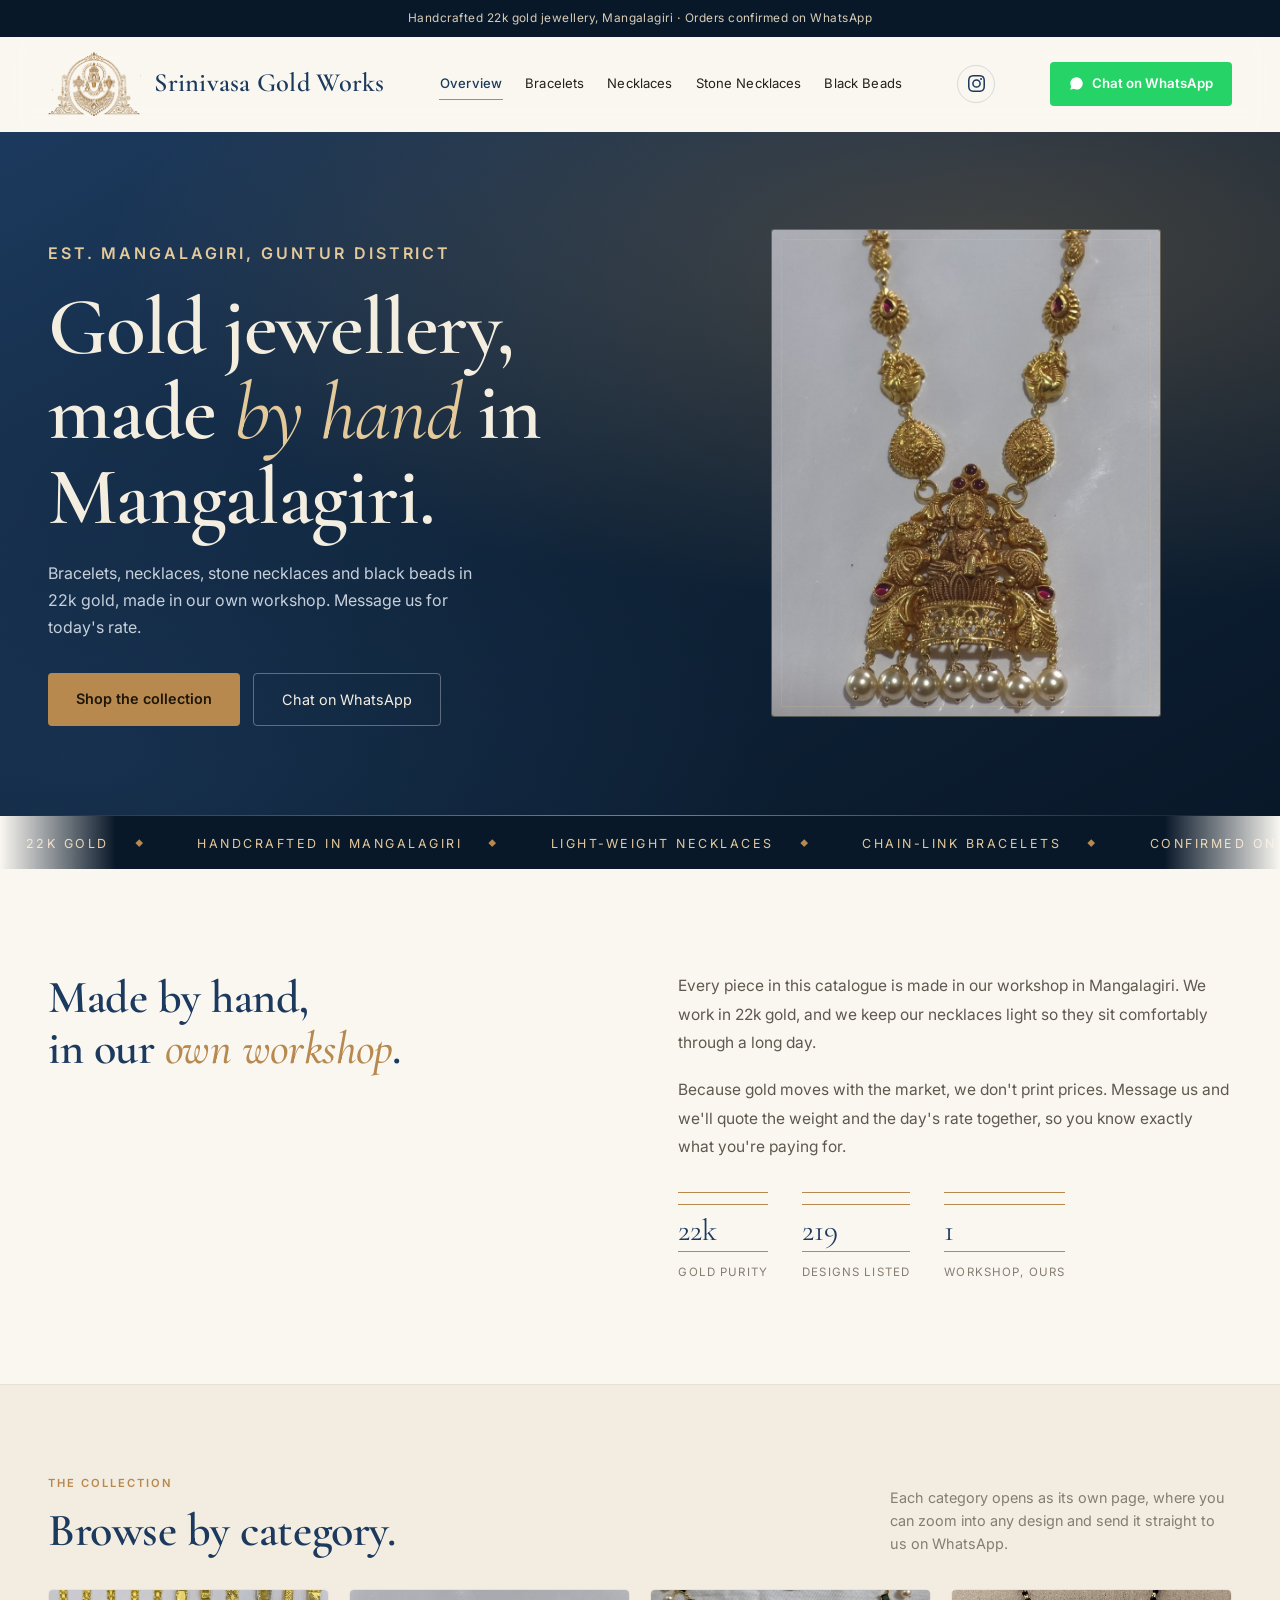
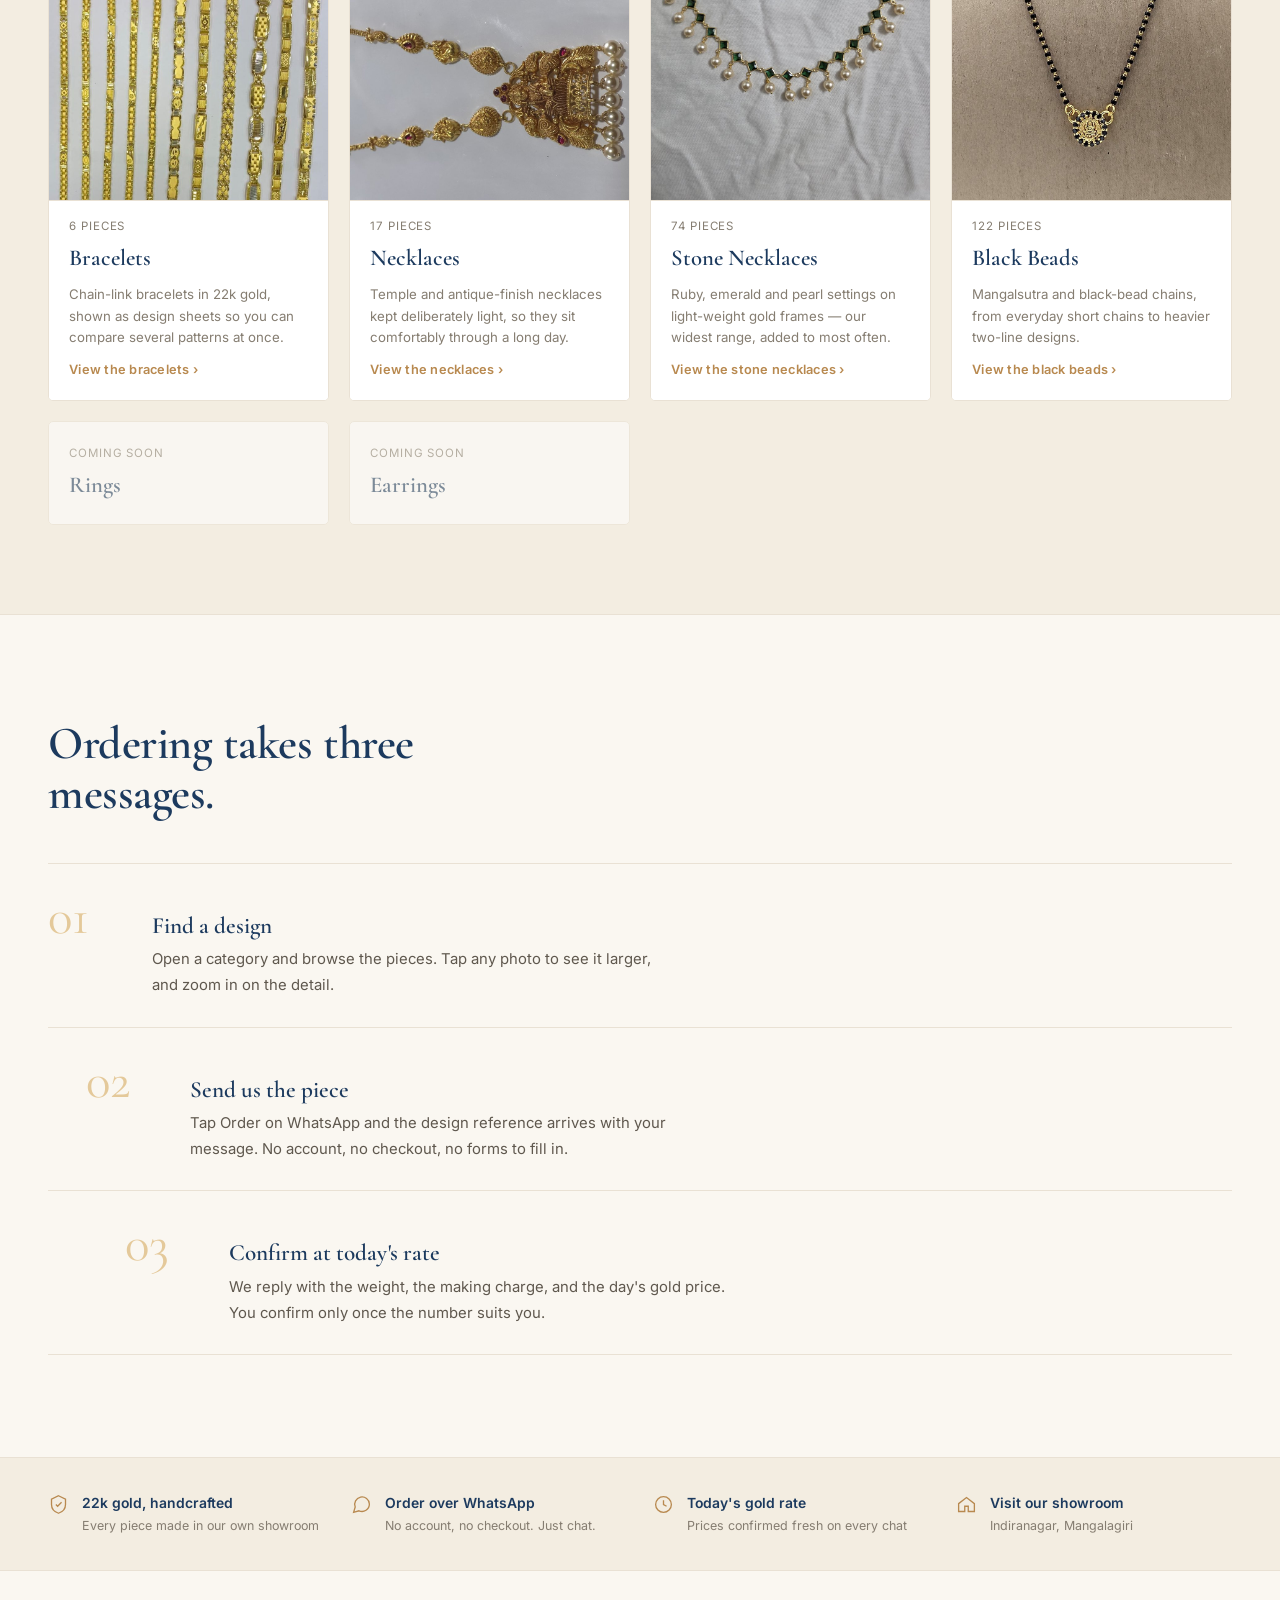
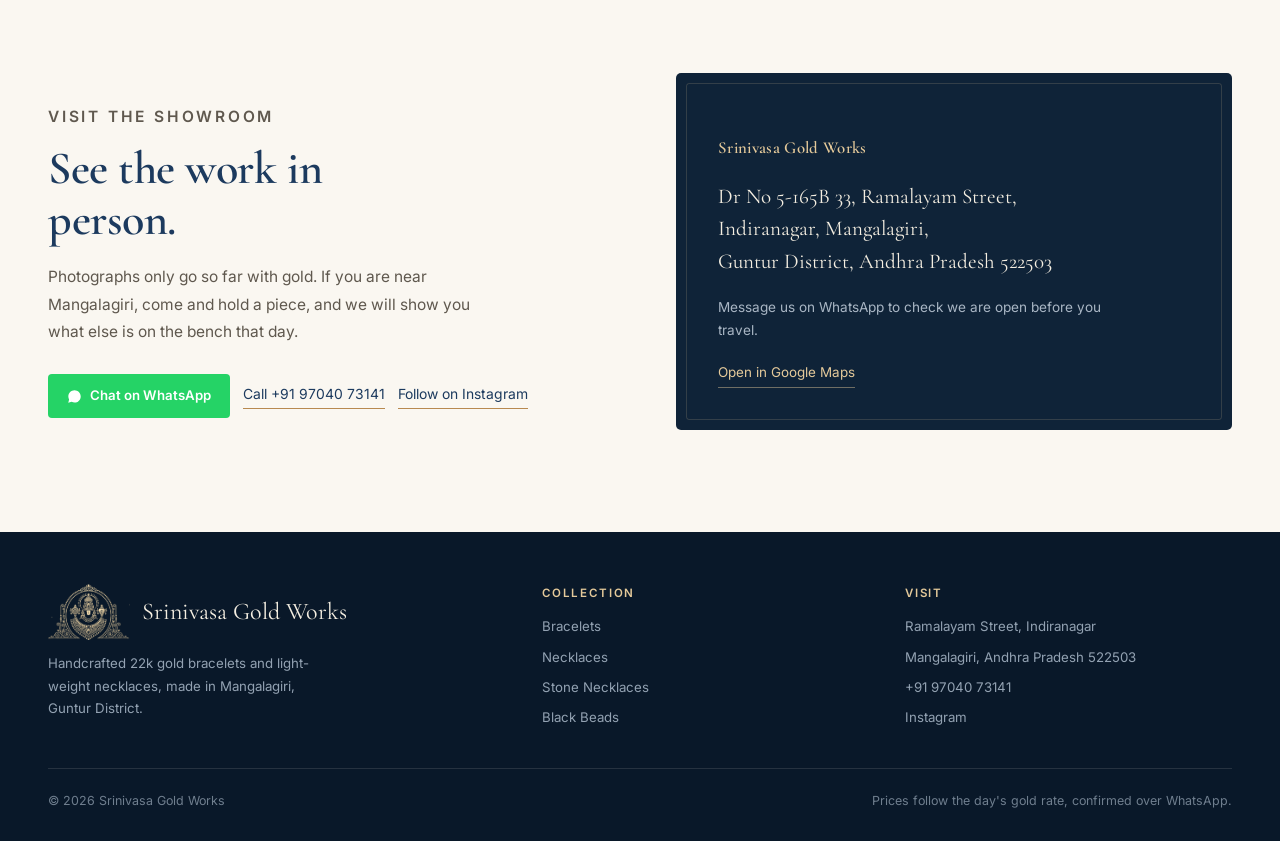
==== commit 91bc3408: "Make the logo a real mark instead of a cropped photo The header logo was a square crop of the artwor" ====
--- a/index.html
+++ b/index.html
@@ -17,7 +17,7 @@
 <meta property="og:url" content="https://vanapalli.github.io/srinivasa-gold-works-website/">
 <meta name="twitter:card" content="summary_large_image">
 
-<link rel="icon" type="image/png" href="images/logo-mark.png">
+<link rel="icon" type="image/png" href="images/favicon.png">
 
 <link rel="preconnect" href="https://fonts.googleapis.com">
 <link rel="preconnect" href="https://fonts.gstatic.com" crossorigin>
@@ -191,7 +191,7 @@
     <div class="foot-grid">
       <div>
         <div class="foot-brand">
-          <img src="images/logo-mark.png" alt="" aria-hidden="true">
+          <img src="images/logo-mark-light.png" alt="" aria-hidden="true">
           Srinivasa Gold Works
         </div>
         <p class="foot-tag">Handcrafted 22k gold bracelets and light-weight necklaces, made in Mangalagiri, Guntur District.</p>
--- a/css/site.css
+++ b/css/site.css
@@ -78,11 +78,8 @@
   max-width:var(--maxw); margin:0 auto; padding:15px var(--pad);
   display:flex; align-items:center; justify-content:space-between; gap:22px; flex-wrap:wrap;
 }
-.brand{ display:flex; align-items:center; gap:11px; font-size:1.65rem; color:var(--navy); letter-spacing:.01em; }
-.brand img{
-  width:36px; height:36px; flex-shrink:0; border-radius:7px; object-fit:cover;
-  border:1px solid rgba(184,137,79,.45);
-}
+.brand{ display:flex; align-items:center; gap:13px; font-size:1.65rem; color:var(--navy); letter-spacing:.01em; }
+.brand img{ height:64px; width:auto; flex-shrink:0; }
 
 nav.catnav{ display:flex; gap:21px; }
 nav.catnav a{
@@ -404,11 +401,8 @@
 
 footer{ background:var(--navy-ink); color:#93A2B2; padding:52px 0 30px; font-size:.83rem; }
 .foot-grid{ display:grid; grid-template-columns:1.4fr 1fr 1fr; gap:36px; }
-.foot-brand{ display:flex; align-items:center; gap:10px; font-family:'Cormorant Garamond',serif; font-size:1.5rem; color:#F4EEE1; }
-.foot-brand img{
-  width:32px; height:32px; border-radius:6px; object-fit:cover;
-  border:1px solid rgba(228,201,154,.4);
-}
+.foot-brand{ display:flex; align-items:center; gap:12px; font-family:'Cormorant Garamond',serif; font-size:1.5rem; color:#F4EEE1; }
+.foot-brand img{ height:56px; width:auto; }
 .foot-tag{ margin-top:12px; max-width:34ch; line-height:1.7; }
 .foot-col h4{ font-size:.72rem; letter-spacing:.16em; text-transform:uppercase; color:var(--gold-light); font-weight:600; font-family:'Inter',sans-serif; }
 .foot-col ul{ list-style:none; margin-top:14px; display:grid; gap:9px; }
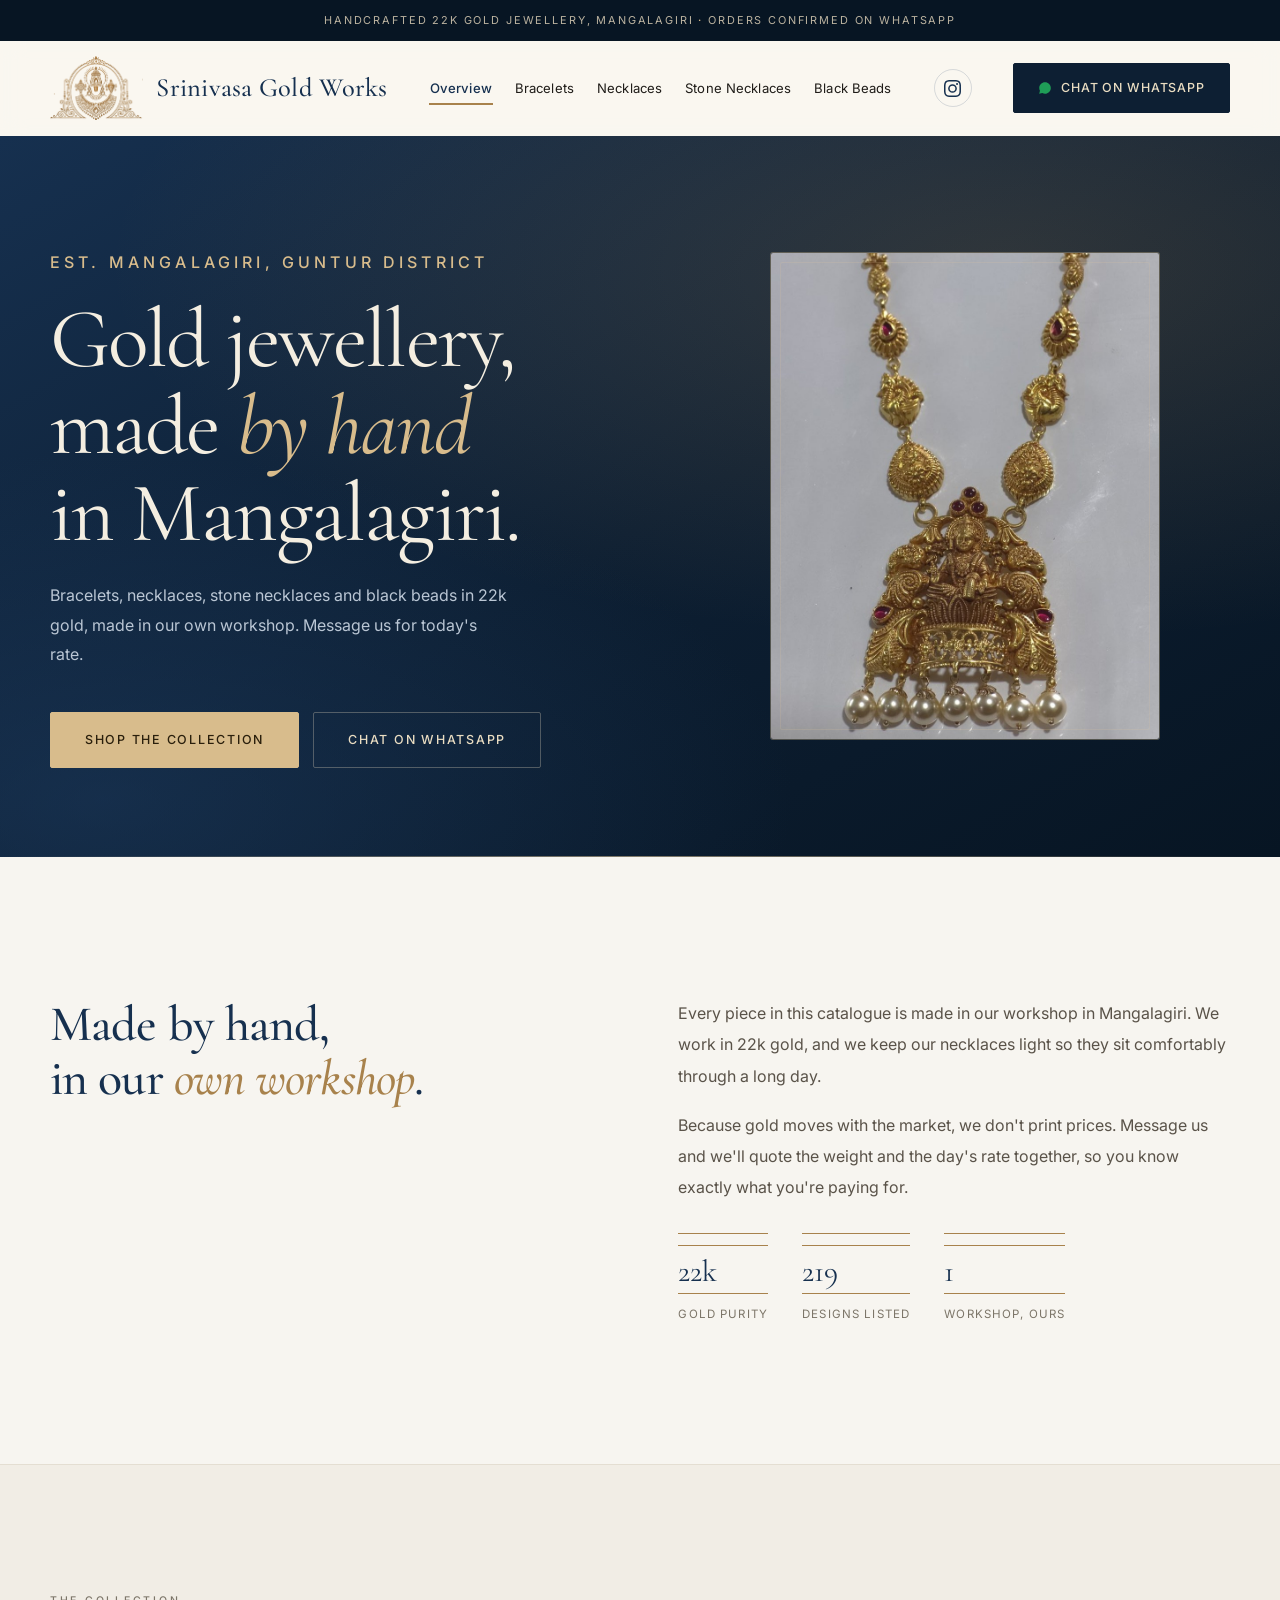
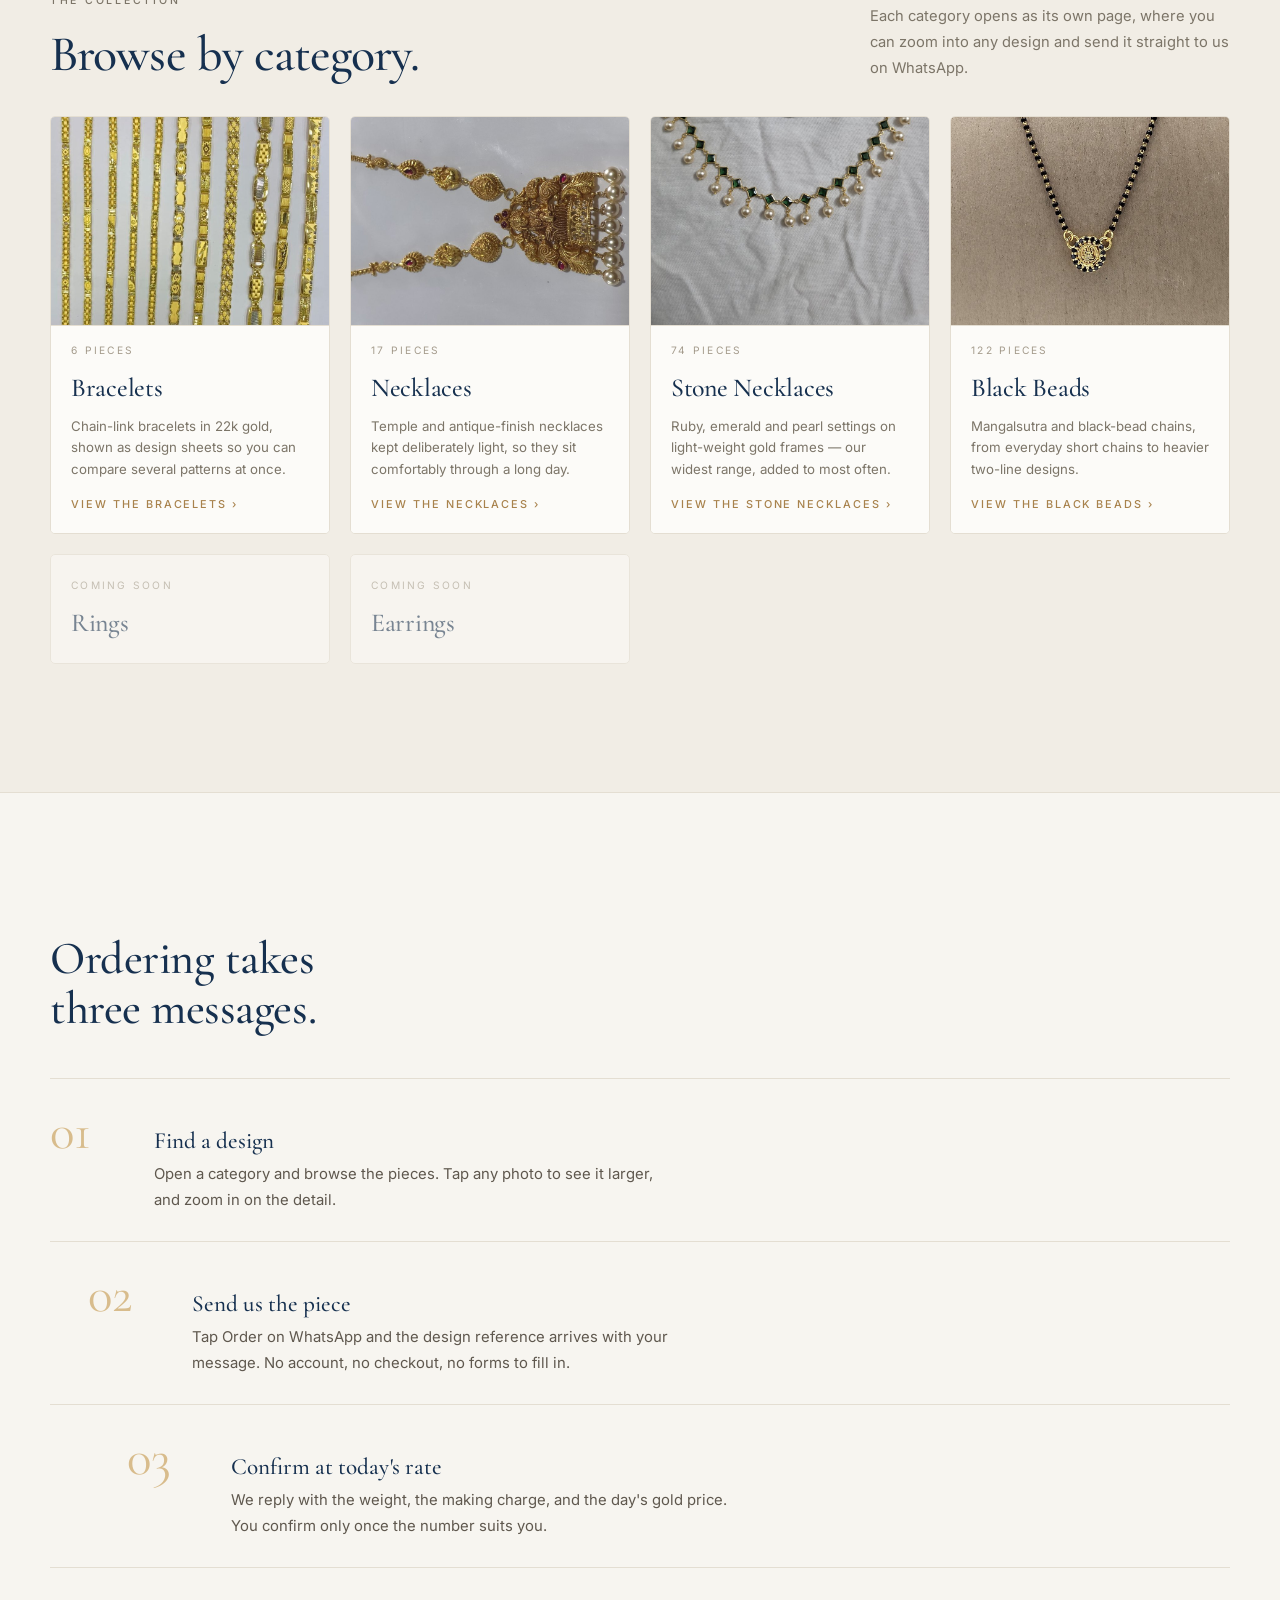
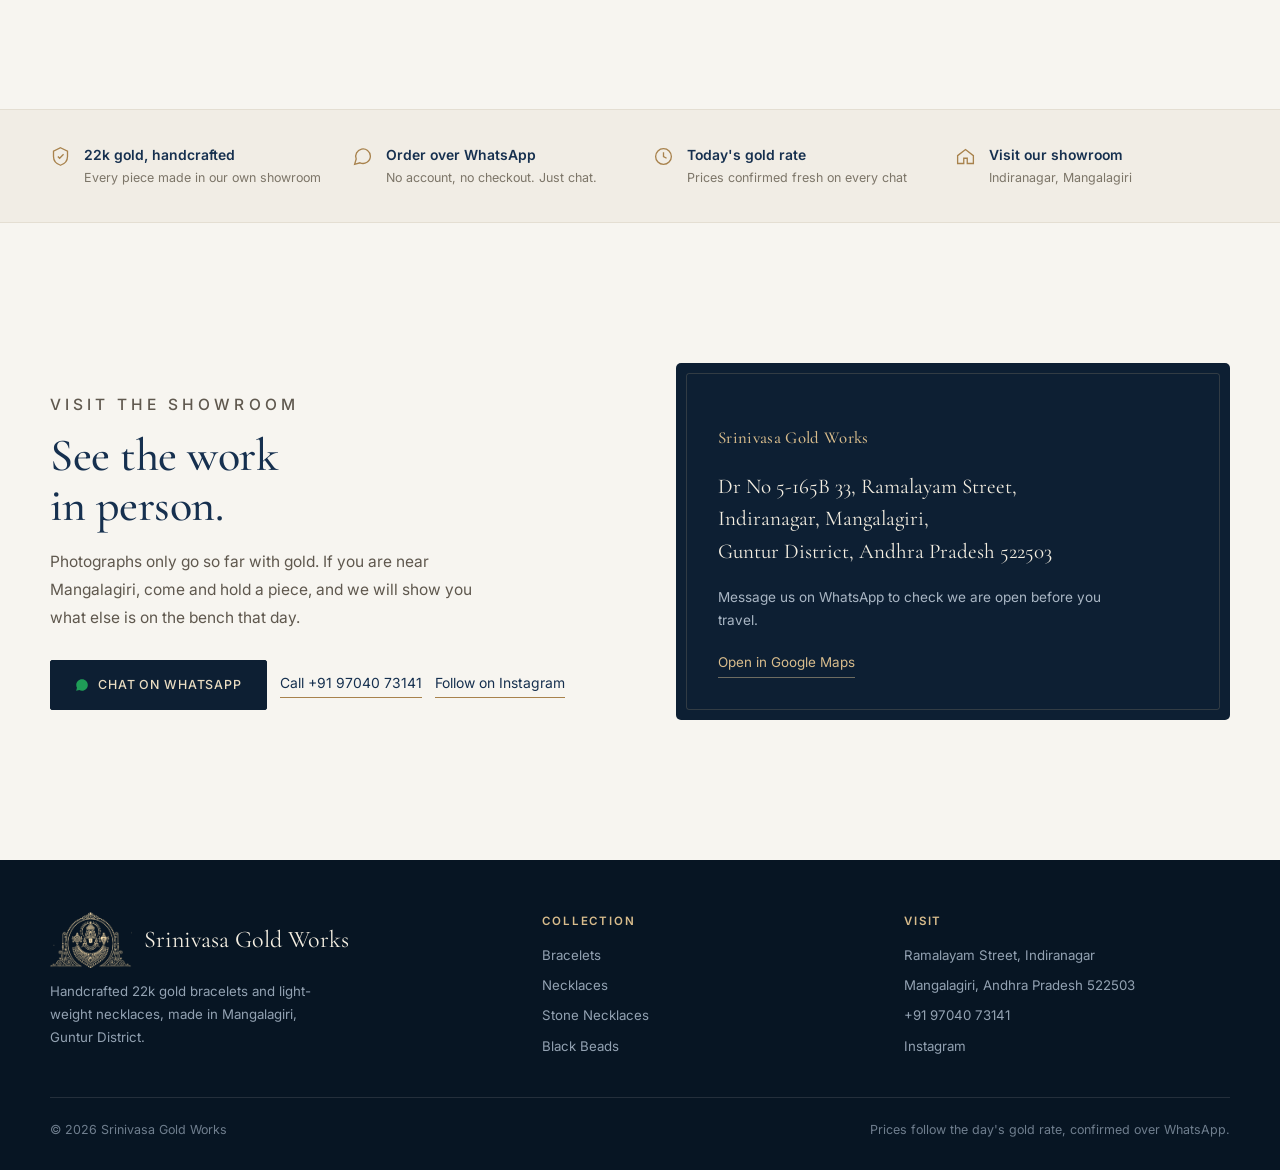
==== commit 267213bd: "Restyle for a higher-end feel: restraint, air, hairlines The loud parts were reading as cheap: platf" ====
--- a/index.html
+++ b/index.html
@@ -77,10 +77,6 @@
     </div>
   </template>
 
-  <div class="marquee" aria-hidden="true">
-    <div class="marquee-track" id="marqueeTrack"></div>
-  </div>
-
   <section class="craft">
     <div class="wrap craft-grid">
       <h2 class="reveal">Made by hand,<br>in our <em>own workshop</em>.</h2>
--- a/css/site.css
+++ b/css/site.css
@@ -1,27 +1,28 @@
 :root{
-  --bg:          #FAF7F1;
-  --cream-deep:  #F3EDE1;
-  --panel:       #FFFFFF;
-  --line:        #E9E1D4;
-  --well:        #E3DDD0;
-
-  --navy:        #1C3A5E;
-  --navy-deep:   #0F2338;
-  --navy-ink:    #091829;
-
-  --gold:        #B8894F;
-  --gold-light:  #E4C99A;
-  --gold-pale:   #F0DFBE;
-
-  --ink:         #241F1A;
-  --muted:       #857D71;
-  --muted-light: #A79C8C;
-
-  --whatsapp:      #25D366;
-  --whatsapp-dark: #1DA851;
+  /* Quiet ivory ground, deep ink, one champagne accent. Generous air; hairline rules. */
+  --bg:          #F7F5F0;
+  --cream-deep:  #F1EDE5;
+  --panel:       #FCFBF8;
+  --line:        #E4DED2;
+  --well:        #E8E3D9;
+
+  --navy:        #16304F;
+  --navy-deep:   #0D1F33;
+  --navy-ink:    #071523;
+
+  --gold:        #A8824C;
+  --gold-light:  #D8BC8C;
+  --gold-pale:   #EADDC2;
+
+  --ink:         #1F1C18;
+  --muted:       #7C7568;
+  --muted-light: #A39A8B;
+
+  --whatsapp:      #1F9D57;
+  --whatsapp-dark: #188046;
 
   --maxw: 1240px;
-  --pad:  28px;
+  --pad:  30px;
   --ease: cubic-bezier(.16, 1, .3, 1);
 }
 
@@ -32,7 +33,10 @@
   font-family:'Inter',system-ui,sans-serif; line-height:1.6;
   -webkit-font-smoothing:antialiased; overflow-x:hidden;
 }
-h1,h2,h3,.serif{ font-family:'Cormorant Garamond',Georgia,serif; font-weight:600; line-height:1.1; }
+h1,h2,h3,.serif{
+  font-family:'Cormorant Garamond',Georgia,serif; font-weight:500;
+  line-height:1.08; text-wrap:balance;
+}
 a{ color:inherit; text-decoration:none; }
 img{ display:block; max-width:100%; }
 button{ font:inherit; color:inherit; background:none; border:none; cursor:pointer; }
@@ -52,8 +56,8 @@
 :focus-visible{ outline:2px solid var(--gold); outline-offset:3px; border-radius:2px; }
 
 .eyebrow{
-  font-size:.7rem; font-weight:600; letter-spacing:.18em; text-transform:uppercase;
-  color:var(--gold);
+  font-size:.66rem; font-weight:500; letter-spacing:.26em; text-transform:uppercase;
+  color:var(--muted);
 }
 .reveal{
   opacity:0; transform:translateY(26px);
@@ -63,8 +67,9 @@
 .reveal.is-visible{ opacity:1; transform:none; }
 
 .announce{
-  background:var(--navy-ink); color:#D8CDB6;
-  font-size:.74rem; letter-spacing:.04em; text-align:center; padding:9px 16px;
+  background:var(--navy-ink); color:#BCB3A0;
+  font-size:.68rem; letter-spacing:.17em; text-transform:uppercase;
+  text-align:center; padding:12px 16px;
 }
 .announce b{ color:var(--gold-light); font-weight:500; }
 
@@ -96,15 +101,16 @@
 nav.catnav a[aria-current="page"]::after{ transform:scaleX(1); }
 nav.catnav a[aria-current="page"]{ color:var(--navy); font-weight:500; }
 
+/* Primary action: ink, not platform green. The green lives only in the glyph. */
 .btn-wa{
-  display:inline-flex; align-items:center; gap:8px; white-space:nowrap;
-  font-size:.83rem; font-weight:600; color:#fff; background:var(--whatsapp);
-  padding:11px 19px; border-radius:4px;
-  transition:background .2s ease, transform .2s var(--ease);
-}
-.btn-wa:hover{ background:var(--whatsapp-dark); transform:translateY(-1px); }
-.btn-wa:active{ transform:translateY(0) scale(.985); }
-.btn-wa svg{ width:15px; height:15px; fill:currentColor; flex-shrink:0; }
+  display:inline-flex; align-items:center; gap:9px; white-space:nowrap;
+  font-size:.78rem; font-weight:500; letter-spacing:.07em; text-transform:uppercase;
+  color:var(--gold-pale); background:var(--navy-deep);
+  padding:14px 24px; border-radius:2px; border:1px solid var(--navy-deep);
+  transition:background .35s var(--ease), color .35s var(--ease), border-color .35s var(--ease);
+}
+.btn-wa:hover{ background:transparent; color:var(--navy-deep); border-color:var(--navy-deep); }
+.btn-wa svg{ width:14px; height:14px; fill:var(--whatsapp); flex-shrink:0; }
 
 .icon-btn{
   display:inline-flex; align-items:center; justify-content:center;
@@ -118,7 +124,7 @@
 .hero{
   position:relative; overflow:hidden; color:#F4EEE1;
   background:
-    radial-gradient(120% 90% at 78% 18%, rgba(184,137,79,.30), transparent 58%),
+    radial-gradient(120% 90% at 78% 18%, rgba(168,130,76,.22), transparent 58%),
     radial-gradient(90% 80% at 8% 92%, rgba(28,58,94,.55), transparent 60%),
     linear-gradient(150deg, var(--navy) 0%, var(--navy-deep) 52%, var(--navy-ink) 100%);
 }
@@ -133,27 +139,24 @@
 .hero .eyebrow{ color:var(--gold-light); }
 .hero h1{
   margin-top:18px;
-  font-size:clamp(2.6rem, 6.4vw, 5.1rem); font-weight:600;
-  line-height:1.04; letter-spacing:-.015em; max-width:15ch;
+  font-size:clamp(2.7rem, 6.6vw, 5.4rem); font-weight:400;
+  line-height:1.03; letter-spacing:-.022em; max-width:15ch;
 }
 .hero h1 em{ font-style:italic; font-weight:400; color:var(--gold-light); }
 .hero p{
-  margin-top:20px; max-width:44ch; font-size:1rem; color:#C6D0DB; line-height:1.7;
-}
-.hero-actions{ margin-top:32px; display:flex; gap:13px; flex-wrap:wrap; }
-.btn-gold{
-  background:var(--gold); color:#1E1608; font-weight:600; font-size:.9rem;
-  padding:14px 28px; border-radius:4px;
-  transition:background .2s ease, transform .2s var(--ease);
-}
-.btn-gold:hover{ background:var(--gold-light); transform:translateY(-1px); }
-.btn-gold:active{ transform:translateY(0) scale(.985); }
-.btn-ghost{
-  border:1px solid rgba(244,238,225,.34); color:#F4EEE1; font-size:.9rem;
-  padding:14px 28px; border-radius:4px;
-  transition:border-color .2s ease, background .2s ease, transform .2s var(--ease);
-}
-.btn-ghost:hover{ border-color:var(--gold-light); background:rgba(228,201,154,.08); transform:translateY(-1px); }
+  margin-top:24px; max-width:46ch; font-size:1rem; color:#BAC6D4; line-height:1.85;
+}
+.hero-actions{ margin-top:42px; display:flex; gap:14px; flex-wrap:wrap; }
+.btn-gold, .btn-ghost{
+  display:inline-flex; align-items:center; justify-content:center;
+  font-size:.78rem; font-weight:500; letter-spacing:.14em; text-transform:uppercase;
+  padding:17px 34px; border-radius:2px; border:1px solid transparent;
+  transition:background .4s var(--ease), color .4s var(--ease), border-color .4s var(--ease);
+}
+.btn-gold{ background:var(--gold-light); color:#2A1F0C; border-color:var(--gold-light); }
+.btn-gold:hover{ background:transparent; color:var(--gold-light); }
+.btn-ghost{ border-color:rgba(234,221,194,.3); color:#EADDC2; }
+.btn-ghost:hover{ border-color:var(--gold-light); color:#fff; }
 
 .hero-frame{
   position:relative; aspect-ratio:4/5; width:100%; max-width:390px; margin-inline:auto;
@@ -173,38 +176,24 @@
   font-style:italic; color:rgba(228,201,154,.75);
 }
 
-.marquee{
-  background:var(--navy-ink); color:var(--gold-light);
-  padding:14px 0; overflow:hidden; white-space:nowrap;
-  -webkit-mask-image:linear-gradient(90deg,transparent,#000 9%,#000 91%,transparent);
-          mask-image:linear-gradient(90deg,transparent,#000 9%,#000 91%,transparent);
-}
-.marquee-track{ display:inline-flex; align-items:center; animation:slide 34s linear infinite; }
-.marquee:hover .marquee-track{ animation-play-state:paused; }
-.marquee-track span{
-  font-size:.78rem; letter-spacing:.2em; text-transform:uppercase; padding:0 26px;
-  display:inline-flex; align-items:center; gap:26px;
-}
-.marquee-track span::after{ content:"◆"; font-size:.5rem; color:var(--gold); }
-@keyframes slide{ from{ transform:translateX(0); } to{ transform:translateX(-50%); } }
-
-.craft{ padding:clamp(64px,8vw,108px) 0; }
+
+.craft{ padding:clamp(88px,11vw,156px) 0; }
 .craft-grid{
   display:grid; grid-template-columns:1fr 1fr; gap:clamp(32px,6vw,80px); align-items:start;
 }
-.craft h2{ font-size:clamp(2rem,3.6vw,2.9rem); color:var(--navy); letter-spacing:-.01em; }
+.craft h2{ font-size:clamp(2.1rem,3.9vw,3.2rem); color:var(--navy); letter-spacing:-.018em; }
 .craft h2 em{ font-style:italic; color:var(--gold); font-weight:500; }
-.craft-body p{ color:#5F584E; font-size:.97rem; line-height:1.85; max-width:56ch; }
+.craft-body p{ color:#5A5349; font-size:1rem; line-height:1.95; max-width:58ch; }
 .craft-body p + p{ margin-top:18px; }
 .craft-marks{ margin-top:30px; display:flex; gap:34px; flex-wrap:wrap; }
 .craft-marks div{ border-top:1px solid var(--gold); padding-top:11px; }
 .craft-marks .n{ font-family:'Cormorant Garamond',serif; font-size:1.9rem; color:var(--navy); line-height:1; }
 .craft-marks .l{ font-size:.72rem; letter-spacing:.1em; text-transform:uppercase; color:var(--muted); margin-top:5px; }
 
-.collection{ background:var(--cream-deep); padding:clamp(60px,7vw,96px) 0; border-block:1px solid var(--line); }
+.collection{ background:var(--cream-deep); padding:clamp(80px,10vw,140px) 0; border-block:1px solid var(--line); }
 .section-head{ display:flex; justify-content:space-between; align-items:flex-end; gap:24px; flex-wrap:wrap; }
-.section-head h2{ font-size:clamp(2rem,3.6vw,2.9rem); color:var(--navy); margin-top:12px; letter-spacing:-.01em; }
-.section-head .lede{ color:var(--muted); font-size:.9rem; max-width:38ch; }
+.section-head h2{ font-size:clamp(2.1rem,3.9vw,3.2rem); color:var(--navy); margin-top:18px; letter-spacing:-.018em; }
+.section-head .lede{ color:var(--muted); font-size:.92rem; line-height:1.75; max-width:40ch; }
 
 .cat-tiles{
   margin-top:34px; display:grid; grid-template-columns:repeat(auto-fit,minmax(272px,1fr)); gap:20px;
@@ -214,35 +203,35 @@
   border:1px solid var(--line); border-radius:5px; padding:22px 20px 20px;
   transition:border-color .25s ease, box-shadow .25s ease, transform .25s var(--ease);
 }
-.cat-tile:hover{ border-color:var(--gold); box-shadow:0 10px 30px rgba(28,58,94,.09); transform:translateY(-3px); }
-.cat-tile .count{ font-size:.72rem; letter-spacing:.08em; text-transform:uppercase; color:var(--muted); }
+.cat-tile:hover{ border-color:var(--gold); }
+.cat-tile .count{ font-size:.64rem; letter-spacing:.22em; text-transform:uppercase; color:var(--muted-light); }
 .cat-tile .catname{
-  font-family:'Cormorant Garamond',serif; font-weight:600; font-size:1.42rem;
-  color:var(--navy); margin-top:5px;
+  font-family:'Cormorant Garamond',serif; font-weight:500; font-size:1.62rem;
+  color:var(--navy); margin-top:8px; letter-spacing:-.01em;
 }
 .cat-tile.soon{ opacity:.55; cursor:default; }
 .cat-tile.soon:hover{ border-color:var(--line); box-shadow:none; transform:none; }
 .cat-tile.has-cover{ padding:0; display:block; }
 .cat-tile-img{
   width:100%; aspect-ratio:4/3; object-fit:cover; display:block;
-  transition:transform .5s var(--ease);
-}
-.cat-tile.has-cover:hover .cat-tile-img{ transform:scale(1.06); }
+  transition:transform 1.1s var(--ease);
+}
+.cat-tile.has-cover:hover .cat-tile-img{ transform:scale(1.04); }
 .cat-tile.has-cover .cat-tile-body{
   padding:16px 20px 18px; background:var(--panel);
   border-top:1px solid var(--line);
 }
 .cat-blurb{ margin-top:8px; font-size:.83rem; line-height:1.6; color:var(--muted); }
 .cat-go{
-  display:inline-block; margin-top:12px; font-size:.8rem; font-weight:600;
-  letter-spacing:.02em; color:var(--gold); transition:gap .2s ease;
+  display:inline-block; margin-top:16px; font-size:.68rem; font-weight:500;
+  letter-spacing:.18em; text-transform:uppercase; color:var(--gold);
 }
 .cat-tile:hover .cat-go{ color:var(--navy); }
 
 /* Gallery page header */
 .page-head{
   background:var(--cream-deep); border-bottom:1px solid var(--line);
-  padding:clamp(34px,5vw,58px) 0 clamp(28px,4vw,44px);
+  padding:clamp(52px,7vw,92px) 0 clamp(44px,6vw,72px);
 }
 .back-link{
   display:inline-flex; align-items:center; gap:7px;
@@ -250,17 +239,17 @@
 }
 .back-link:hover{ color:var(--gold); }
 .page-head h1{
-  margin-top:14px; font-size:clamp(2.1rem,4.4vw,3.3rem);
-  color:var(--navy); letter-spacing:-.015em;
+  margin-top:18px; font-size:clamp(2.3rem,4.8vw,3.7rem);
+  color:var(--navy); letter-spacing:-.022em;
 }
 .page-head .page-blurb{
   margin-top:14px; max-width:56ch; color:#5F584E; font-size:.97rem; line-height:1.8;
 }
 .page-head .page-count{
-  margin-top:16px; font-size:.72rem; letter-spacing:.14em;
-  text-transform:uppercase; color:var(--gold); font-weight:600;
-}
-.gallery-wrap{ padding:clamp(30px,4vw,48px) 0 clamp(56px,7vw,88px); }
+  margin-top:20px; font-size:.68rem; letter-spacing:.24em;
+  text-transform:uppercase; color:var(--muted); font-weight:500;
+}
+.gallery-wrap{ padding:clamp(40px,5vw,64px) 0 clamp(80px,10vw,132px); }
 .gallery-wrap .toolbar{ margin-top:0; }
 
 /* Other categories, shown at the foot of a gallery page */
@@ -272,7 +261,7 @@
   margin-top:38px; display:flex; justify-content:space-between; align-items:center;
   gap:16px; flex-wrap:wrap; padding-bottom:16px; border-bottom:1px solid var(--line);
 }
-.result-count{ font-size:.8rem; letter-spacing:.05em; text-transform:uppercase; color:var(--muted); }
+.result-count{ font-size:.68rem; letter-spacing:.22em; text-transform:uppercase; color:var(--muted); }
 .search-wrap{ position:relative; }
 .search-wrap svg{
   position:absolute; left:13px; top:50%; transform:translateY(-50%);
@@ -287,28 +276,28 @@
 .search-input:focus{ outline:none; border-color:var(--gold); box-shadow:0 0 0 3px rgba(184,137,79,.13); }
 
 .grid{
-  margin-top:26px;
-  display:grid; grid-template-columns:repeat(auto-fill,minmax(238px,1fr)); gap:22px;
-}
+  margin-top:44px;
+  display:grid; grid-template-columns:repeat(auto-fill,minmax(272px,1fr)); gap:clamp(28px,3.4vw,52px);
+}
+/* No border, no lift: the photograph is the object, the card is not. */
 .card{
-  background:var(--panel); border:1px solid var(--line); border-radius:5px; overflow:hidden;
+  background:transparent; overflow:hidden;
   display:flex; flex-direction:column;
-  transition:box-shadow .3s var(--ease), transform .3s var(--ease), border-color .3s ease;
-}
-.card:hover{ box-shadow:0 16px 38px rgba(28,58,94,.12); transform:translateY(-4px); border-color:#DED4C2; }
+}
 .card-media{
   aspect-ratio:4/5; overflow:hidden; background:var(--well);
   display:grid; place-items:center; position:relative; cursor:zoom-in;
 }
-.card-media img{ width:100%; height:100%; object-fit:cover; transition:transform .6s var(--ease); }
-.card:hover .card-media img{ transform:scale(1.05); }
+.card-media img{ width:100%; height:100%; object-fit:cover; transition:transform 1.1s var(--ease); }
+.card:hover .card-media img{ transform:scale(1.035); }
 .zoom-hint{
-  position:absolute; right:10px; bottom:10px; width:30px; height:30px; border-radius:50%;
-  background:rgba(9,24,41,.55); display:flex; align-items:center; justify-content:center;
-  opacity:0; transition:opacity .25s ease;
+  position:absolute; right:14px; bottom:14px; width:32px; height:32px; border-radius:50%;
+  background:rgba(7,21,35,.42); backdrop-filter:blur(6px);
+  display:flex; align-items:center; justify-content:center;
+  opacity:0; transition:opacity .45s var(--ease);
 }
 .card:hover .zoom-hint{ opacity:1; }
-.zoom-hint svg{ width:15px; height:15px; stroke:#F4EEE1; fill:none; }
+.zoom-hint svg{ width:14px; height:14px; stroke:var(--gold-pale); fill:none; }
 .card-media.no-photo{ cursor:default; }
 .card-media.no-photo .zoom-hint{ display:none; }
 .card-media.no-photo{
@@ -323,29 +312,34 @@
   font-family:'Cormorant Garamond',serif; font-style:italic; font-size:1.02rem;
   color:var(--muted-light);
 }
-.card-body{ padding:16px 17px 18px; display:flex; flex-direction:column; gap:5px; flex:1; }
-.card-cat{ font-size:.68rem; color:var(--gold); text-transform:uppercase; letter-spacing:.12em; font-weight:600; }
-.card-name{ font-family:'Cormorant Garamond',serif; font-weight:600; font-size:1.34rem; color:var(--ink); line-height:1.22; }
-.card-note{ color:var(--muted); font-size:.78rem; line-height:1.5; }
-.card-price{ color:var(--navy); font-weight:600; font-size:.82rem; margin-top:2px; margin-bottom:12px; }
-.card-actions{ margin-top:auto; display:flex; flex-direction:column; gap:8px; }
+.card-body{ padding:20px 2px 0; display:flex; flex-direction:column; gap:6px; flex:1; }
+.card-cat{ font-size:.62rem; color:var(--muted-light); text-transform:uppercase; letter-spacing:.2em; font-weight:500; }
+.card-name{ font-family:'Cormorant Garamond',serif; font-weight:500; font-size:1.42rem; color:var(--ink); line-height:1.2; }
+.card-note{ color:var(--muted); font-size:.79rem; line-height:1.6; }
+.card-price{
+  color:var(--muted); font-weight:400; font-size:.74rem; letter-spacing:.1em;
+  text-transform:uppercase; margin-top:6px; margin-bottom:20px;
+}
+.card-actions{ margin-top:auto; display:flex; flex-direction:column; gap:9px; }
 .card-actions .btn-wa, .card-actions .btn-ig{ justify-content:center; width:100%; }
+
+/* Secondary action: a hairline, so two CTAs never compete. */
 .btn-ig{
-  display:inline-flex; align-items:center; gap:8px; white-space:nowrap;
-  font-size:.83rem; font-weight:600; color:#fff; background:#B23368;
-  padding:11px 19px; border-radius:4px;
-  transition:background .2s ease, transform .2s var(--ease);
-}
-.btn-ig:hover{ background:#962855; transform:translateY(-1px); }
-.btn-ig:active{ transform:translateY(0) scale(.985); }
-.btn-ig svg{ width:15px; height:15px; fill:currentColor; flex-shrink:0; }
+  display:inline-flex; align-items:center; gap:9px; white-space:nowrap;
+  font-size:.78rem; font-weight:500; letter-spacing:.07em; text-transform:uppercase;
+  color:var(--navy); background:transparent;
+  padding:13px 24px; border-radius:2px; border:1px solid var(--line);
+  transition:border-color .35s var(--ease), color .35s var(--ease);
+}
+.btn-ig:hover{ border-color:var(--gold); color:var(--gold); }
+.btn-ig svg{ width:14px; height:14px; fill:currentColor; flex-shrink:0; opacity:.75; }
 
 .empty-state{ text-align:center; padding:64px 0 24px; color:var(--muted); display:none; }
 .empty-state p:first-child{ font-family:'Cormorant Garamond',serif; font-size:1.8rem; color:var(--navy); }
 .empty-state p + p{ margin-top:8px; font-size:.9rem; }
 .empty-state button{ margin-top:20px; font-size:.85rem; color:var(--gold); border-bottom:1px solid var(--gold); padding-bottom:2px; }
 
-.process{ padding:clamp(64px,8vw,104px) 0; }
+.process{ padding:clamp(88px,11vw,150px) 0; }
 .process h2{ font-size:clamp(2rem,3.6vw,2.9rem); color:var(--navy); max-width:18ch; letter-spacing:-.01em; }
 .steps{ margin-top:44px; display:grid; gap:0; }
 .step{
@@ -369,7 +363,7 @@
 .trust-item .t-title{ font-size:.87rem; font-weight:600; color:var(--navy); }
 .trust-item .t-sub{ font-size:.78rem; color:var(--muted); margin-top:3px; line-height:1.5; }
 
-.visit{ padding:clamp(64px,8vw,104px) 0; }
+.visit{ padding:clamp(88px,11vw,150px) 0; }
 .visit-grid{ display:grid; grid-template-columns:1fr 1fr; gap:clamp(32px,6vw,72px); align-items:center; }
 .visit h2{ font-size:clamp(2rem,3.6vw,2.9rem); color:var(--navy); margin-top:12px; max-width:16ch; letter-spacing:-.01em; }
 .visit p{ margin-top:18px; color:#5F584E; font-size:.97rem; line-height:1.8; max-width:46ch; }
@@ -414,14 +408,15 @@
 }
 
 .fab{
-  position:fixed; right:16px; bottom:16px; z-index:70; display:none;
-  width:54px; height:54px; border-radius:50%; background:var(--whatsapp);
+  position:fixed; right:18px; bottom:18px; z-index:70; display:none;
+  width:52px; height:52px; border-radius:50%; background:var(--navy-deep);
   align-items:center; justify-content:center;
-  box-shadow:0 8px 26px rgba(37,211,102,.42);
-  transition:transform .25s var(--ease);
-}
-.fab:hover{ transform:scale(1.06); }
-.fab svg{ width:27px; height:27px; fill:#fff; }
+  border:1px solid rgba(216,188,140,.3);
+  box-shadow:0 10px 30px rgba(7,21,35,.22);
+  transition:transform .35s var(--ease);
+}
+.fab:hover{ transform:translateY(-2px); }
+.fab svg{ width:23px; height:23px; fill:var(--gold-light); }
 
 .lightbox{
   position:fixed; inset:0; z-index:120; background:rgba(9,24,41,.94);
@@ -505,7 +500,6 @@
 @media (prefers-reduced-motion:reduce){
   html{ scroll-behavior:auto; }
   .reveal{ opacity:1; transform:none; transition:none; }
-  .marquee-track{ animation:none; }
   *,*::before,*::after{
     animation-duration:.01ms !important; animation-iteration-count:1 !important;
     transition-duration:.01ms !important;
